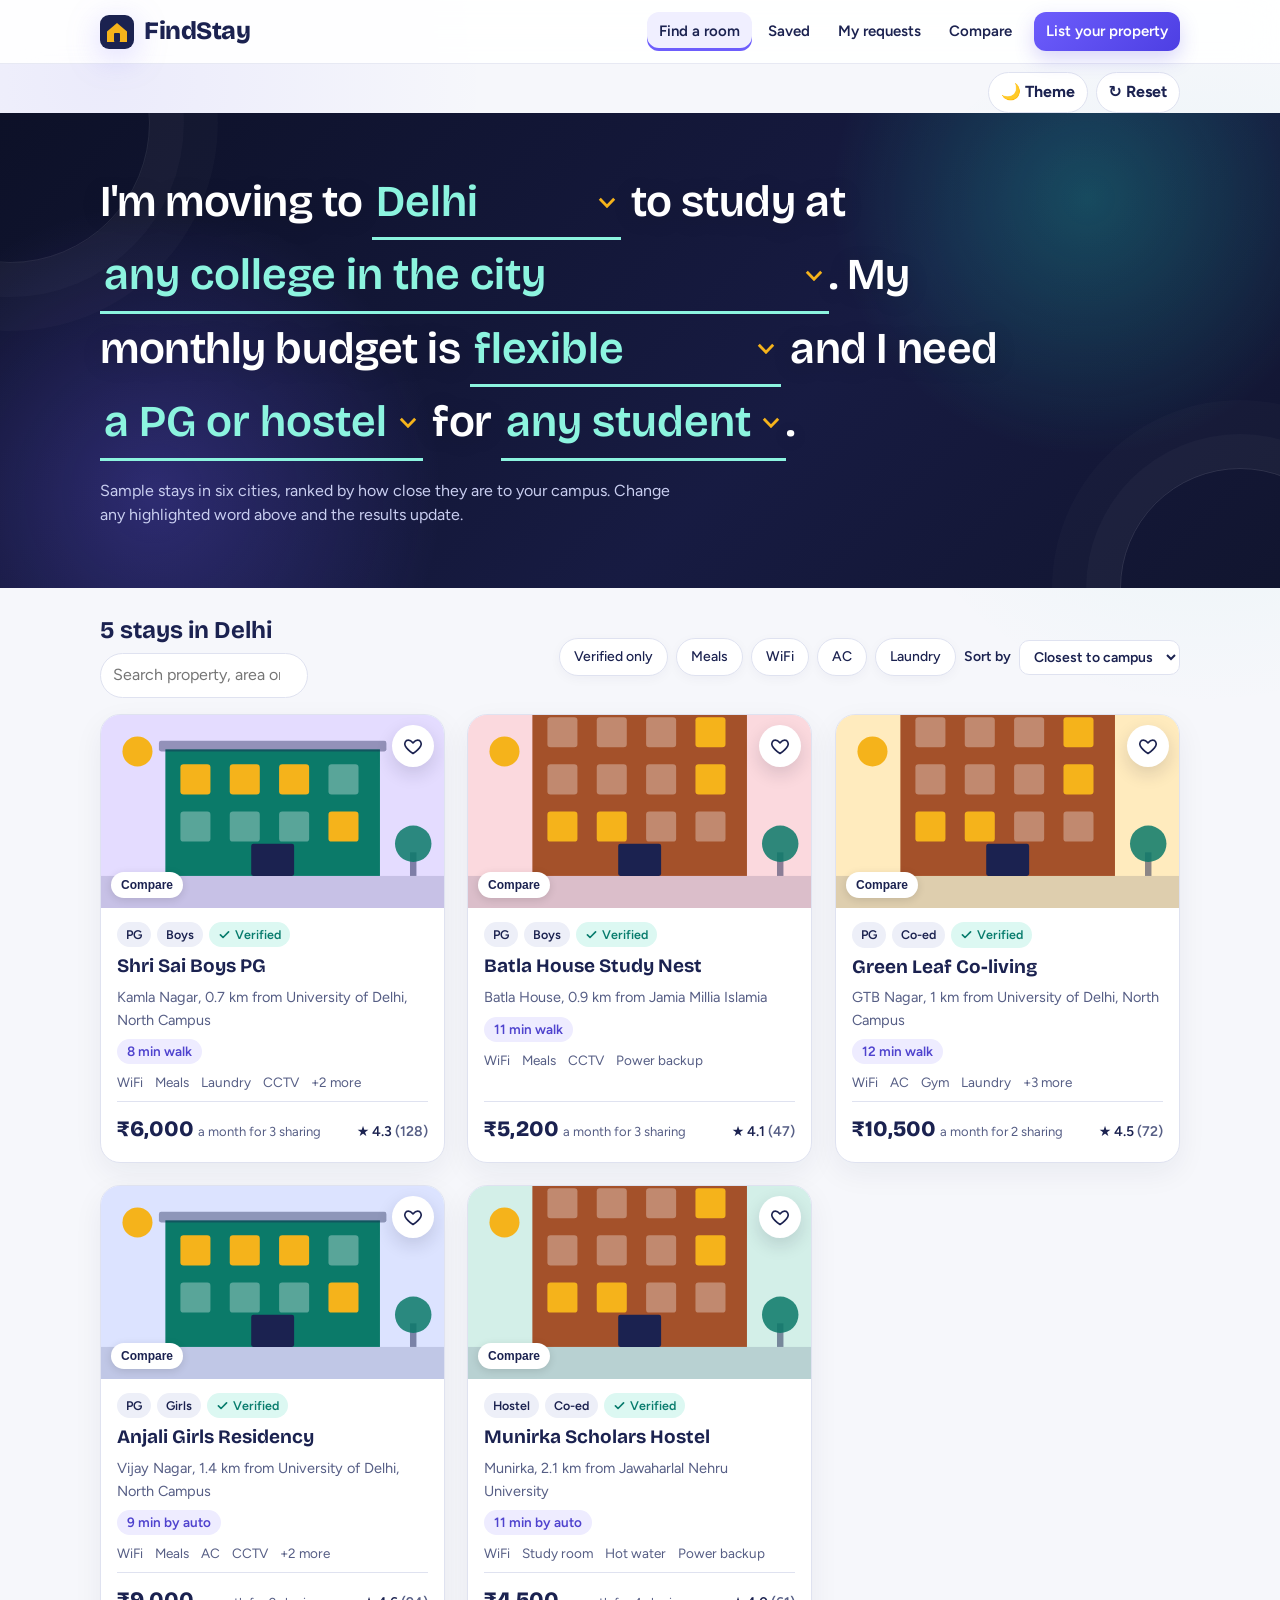
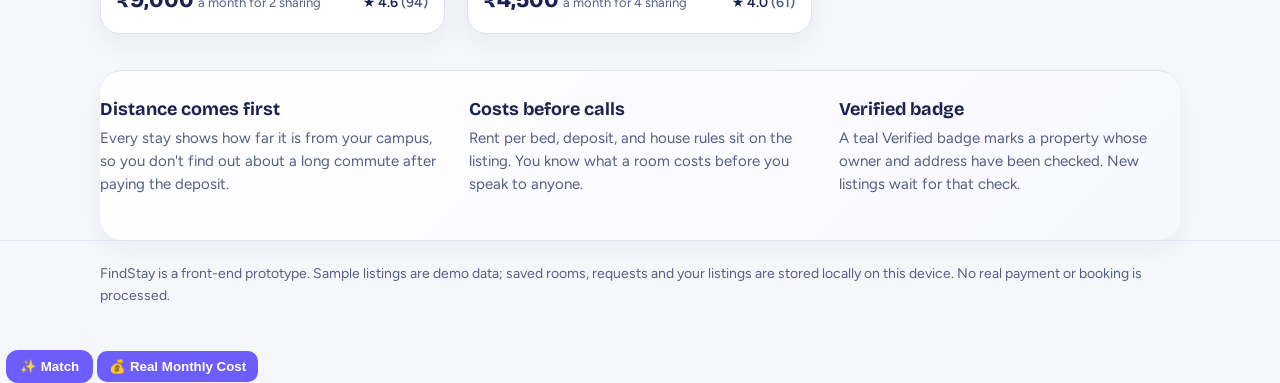
==== index.html @ d4cb4048 "Add request loading and cancellation functionality This script loads and displays user requests from" ====
<!DOCTYPE html>
<html lang="en">
<head>
<meta charset="utf-8">
<meta name="viewport" content="width=device-width, initial-scale=1, viewport-fit=cover">
<title>FindStay — PG, Hostel & Student Stay</title>
  <meta name="theme-color" content="#1B2250">
  <meta name="description" content="Find, save, compare and request PG or hostel rooms near your college.">
  <link rel="manifest" href="manifest.webmanifest">
<link rel="preconnect" href="https://fonts.googleapis.com">
<link rel="preconnect" href="https://fonts.gstatic.com" crossorigin>
<link href="https://fonts.googleapis.com/css2?family=Bricolage+Grotesque:opsz,wght@12..96,500..800&family=Figtree:wght@400..700&display=swap" rel="stylesheet">
<style>
:root{
  --bg:#F5F6FB; --surface:#FFFFFF; --ink:#1B2250; --muted:#565E85; --line:#DFE2F0;
  --accent:#F5B31B; --accent-ink:#231800; --ok:#0B7A69; --ok-bg:#DDF3EE; --chip-bg:#EDEFF8;
  --danger:#B3261E; --focus:#2B5BFF; --hero-bg:#1B2250;
  box-sizing:border-box;
  padding-top:env(safe-area-inset-top,0px);
  padding-bottom:env(safe-area-inset-bottom,0px);
}
@media (prefers-color-scheme: dark){
  :root:not([data-theme="light"]){
    --bg:#0E1128; --surface:#171B3A; --ink:#EAEDFF; --muted:#A3AAD3; --line:#2A3063;
    --ok:#5FD6C0; --ok-bg:#12332F; --chip-bg:#232853; --danger:#FF8A80; --focus:#8FB0FF; --hero-bg:#1B2250;
  }
}
:root[data-theme="dark"]{
  --bg:#0E1128; --surface:#171B3A; --ink:#EAEDFF; --muted:#A3AAD3; --line:#2A3063;
  --ok:#5FD6C0; --ok-bg:#12332F; --chip-bg:#232853; --danger:#FF8A80; --focus:#8FB0FF; --hero-bg:#1B2250;
}
html{scroll-padding-top:env(safe-area-inset-top,0px)}
*,*::before,*::after{box-sizing:border-box}
[hidden]{display:none !important}
body{margin:0;background:var(--bg);color:var(--ink);font:16px/1.55 'Figtree',system-ui,-apple-system,'Segoe UI',Roboto,sans-serif;-webkit-text-size-adjust:100%}
h1,h2,h3{font-family:'Bricolage Grotesque','Figtree',system-ui,sans-serif;line-height:1.2;margin:0}
p{margin:0}
.wrap{width:100%;max-width:1120px;margin:0 auto;padding:0 20px}
.narrow{max-width:760px}
.muted{color:var(--muted)}
.sr-only{position:absolute;width:1px;height:1px;overflow:hidden;clip:rect(0 0 0 0);white-space:nowrap}
:focus-visible{outline:3px solid var(--focus);outline-offset:2px}

/* header */
.top{background:var(--surface);border-bottom:1px solid var(--line)}
.top-row{display:flex;flex-wrap:wrap;align-items:center;justify-content:space-between;gap:8px 16px;padding-top:12px;padding-bottom:12px}
.brand{display:inline-flex;align-items:center;gap:10px;color:var(--ink);text-decoration:none;font-family:'Bricolage Grotesque',system-ui,sans-serif;font-weight:800;font-size:24px;letter-spacing:-.02em}
.nav{display:flex;flex-wrap:wrap;gap:4px;align-items:center}
.nav button{background:none;border:0;font:inherit;font-weight:600;font-size:15px;color:var(--ink);padding:8px 12px;border-radius:8px;cursor:pointer}
.nav button[aria-current="page"]{box-shadow:inset 0 -3px 0 var(--accent)}
.nav button.cta{background:var(--accent);color:var(--accent-ink);margin-left:6px}
.nav button.cta[aria-current="page"]{box-shadow:0 0 0 3px var(--surface),0 0 0 5px var(--ink)}
.count-badge{display:inline-block;min-width:20px;padding:0 6px;margin-left:4px;border-radius:999px;background:var(--ink);color:var(--bg);font-size:12px;line-height:20px;text-align:center}
@media (max-width:640px){
  .nav{width:100%;flex-wrap:nowrap;overflow-x:auto}
  .nav button{white-space:nowrap}
}

/* hero */
.hero{background:var(--hero-bg);color:#fff;padding:40px 0 48px}
.sentence{font-family:'Bricolage Grotesque','Figtree',system-ui,sans-serif;font-weight:600;font-size:clamp(24px,4.6vw,44px);line-height:1.6;letter-spacing:-.01em;max-width:21em;margin:0}
.sentence select{font:inherit;color:var(--accent);background:transparent url("data:image/svg+xml,%3Csvg xmlns='http://www.w3.org/2000/svg' viewBox='0 0 10 6'%3E%3Cpath d='M1 1l4 4 4-4' fill='none' stroke='%23F5B31B' stroke-width='1.6'/%3E%3C/svg%3E") no-repeat right .12em center/.42em;border:0;border-bottom:3px solid var(--accent);border-radius:0;padding:0 .8em 0 .1em;max-width:100%;width:auto;cursor:pointer;-webkit-appearance:none;appearance:none}
.sentence select:focus-visible{outline:3px solid #fff;outline-offset:4px;border-radius:4px}
.hero-sub{margin-top:18px;color:#C9CEF0;font-size:16px;max-width:36em}
select option{color:var(--ink);background:var(--surface);font:16px 'Figtree',system-ui,sans-serif}

/* toolbar */
.toolbar{display:flex;flex-wrap:wrap;gap:14px 20px;align-items:center;justify-content:space-between;padding:28px 0 16px}
.toolbar h2{font-size:24px}
.filters{display:flex;flex-wrap:wrap;gap:8px;align-items:center}
.chip{border:1.5px solid var(--line);background:var(--surface);color:var(--ink);padding:7px 14px;border-radius:999px;font:inherit;font-size:14px;font-weight:500;cursor:pointer}
.chip[aria-pressed="true"]{background:var(--ink);color:var(--bg);border-color:var(--ink)}
.sortbox{display:flex;align-items:center;gap:8px;font-size:14px;font-weight:600}
.sortbox select{width:auto;padding:7px 10px;font-size:14px}

/* cards */
.grid{display:grid;grid-template-columns:repeat(auto-fill,minmax(290px,1fr));gap:20px;padding-bottom:36px}
.card{position:relative;background:var(--surface);border:1px solid var(--line);border-radius:14px;overflow:hidden;display:flex;flex-direction:column}
.card:hover{border-color:var(--muted)}
.card:has(.card-link:focus-visible){outline:3px solid var(--focus);outline-offset:2px}
.thumb{position:relative;background:#DCE3FF}
.thumb svg{display:block;width:100%;height:auto}
.heart{position:absolute;top:10px;right:10px;z-index:2;width:38px;height:38px;border-radius:50%;border:0;background:#fff;color:#1B2250;display:grid;place-items:center;cursor:pointer}
.heart svg{width:20px;height:20px}
.mine-tag{position:absolute;left:10px;top:10px;background:var(--accent);color:var(--accent-ink);font-size:12px;font-weight:700;padding:3px 10px;border-radius:999px}
.card-body{padding:14px 16px 16px;display:flex;flex-direction:column;gap:8px;flex:1}
.tags{display:flex;flex-wrap:wrap;gap:6px}
.tag{display:inline-flex;align-items:center;gap:4px;background:var(--chip-bg);color:var(--ink);font-size:12.5px;font-weight:600;padding:3px 9px;border-radius:6px}
.tag.ok{background:var(--ok-bg);color:var(--ok)}
.tag svg{width:13px;height:13px}
.card h3{font-size:19px}
.card-link{all:unset;cursor:pointer}
.card-link::after{content:"";position:absolute;inset:0}
.where{font-size:14.5px;color:var(--muted)}
.walk{display:inline-block;align-self:flex-start;font-size:13.5px;font-weight:600;background:var(--accent);color:var(--accent-ink);padding:2px 10px;border-radius:999px}
.amen{display:flex;flex-wrap:wrap;gap:6px 12px;font-size:13.5px;color:var(--muted)}
.card-foot{margin-top:auto;padding-top:10px;border-top:1px solid var(--line);display:flex;justify-content:space-between;align-items:baseline;gap:10px}
.price{font-family:'Bricolage Grotesque',system-ui,sans-serif;font-weight:800;font-size:22px}
.per{font-size:13px;color:var(--muted)}
.rating{font-size:14px;font-weight:600;white-space:nowrap}

.empty{grid-column:1/-1;text-align:center;padding:48px 20px;border:1.5px dashed var(--line);border-radius:14px;background:var(--surface)}
.empty h3{font-size:22px;margin-bottom:8px}
.empty p{color:var(--muted);margin-bottom:16px}

/* trust strip */
.trust{display:grid;grid-template-columns:repeat(auto-fit,minmax(240px,1fr));gap:28px;padding:28px 0 44px;border-top:1px solid var(--line)}
.trust h3{font-size:18px;margin-bottom:6px}
.trust p{color:var(--muted);font-size:15px}

/* buttons */
.btn{display:inline-flex;align-items:center;justify-content:center;gap:8px;font:inherit;font-weight:700;font-size:15.5px;padding:11px 20px;border-radius:10px;border:2px solid var(--accent);background:var(--accent);color:var(--accent-ink);cursor:pointer;text-decoration:none}
.btn.ghost{background:transparent;color:var(--ink);border-color:var(--line)}
.btn.small{padding:6px 12px;font-size:14px}
.btn.danger{background:transparent;color:var(--danger);border-color:var(--line)}

/* forms */
.page-title{font-size:clamp(28px,5vw,38px);padding-top:36px}
.lede{color:var(--muted);margin:10px 0 24px;max-width:36em}
.form-grid{display:grid;grid-template-columns:1fr 1fr;gap:16px 18px}
@media (max-width:600px){.form-grid{grid-template-columns:1fr}}
.field{display:flex;flex-direction:column;gap:6px}
.field.full{grid-column:1/-1}
.field label,.field .lbl{font-weight:600;font-size:14px}
input,select,textarea{font:inherit;font-size:16px;padding:11px 12px;border:1.5px solid var(--line);border-radius:10px;background:var(--surface);color:var(--ink);width:100%}
textarea{min-height:88px;resize:vertical}
input[aria-invalid="true"],select[aria-invalid="true"]{border-color:var(--danger)}
.err{color:var(--danger);font-size:13.5px}
.err:empty{display:none}
.hint{font-size:13.5px;color:var(--muted)}
.checks{display:grid;grid-template-columns:repeat(auto-fill,minmax(150px,1fr));gap:8px 14px}
.check{display:flex;align-items:center;gap:8px;font-weight:500;font-size:15px}
.check input{width:auto}
fieldset{border:0;padding:0;margin:0}
.notice{background:var(--ok-bg);color:var(--ink);border-left:4px solid var(--ok);padding:14px 16px;border-radius:8px;margin-bottom:22px;display:flex;flex-wrap:wrap;gap:10px 16px;align-items:center;justify-content:space-between}
.section-title{font-size:22px;margin:40px 0 14px}

/* lists of requests and mine */
.stack{display:grid;gap:14px;padding-bottom:44px}
.row{display:flex;flex-wrap:wrap;justify-content:space-between;gap:12px 20px;background:var(--surface);border:1px solid var(--line);border-radius:12px;padding:16px 18px}
.row h3{font-size:19px;margin-bottom:4px}
.row .side{display:flex;flex-direction:column;align-items:flex-start;gap:8px}

/* dialog */
dialog{border:0;padding:0;border-radius:18px;width:min(720px,calc(100% - 24px));max-height:calc(100vh - 24px);max-height:calc(100dvh - 24px);background:var(--surface);color:var(--ink);box-shadow:0 24px 80px rgba(0,0,0,.4)}
dialog::backdrop{background:rgba(14,17,40,.62)}
dialog[open]{animation:pop .18s ease-out}
@keyframes pop{from{opacity:0;transform:translateY(10px)}to{opacity:1;transform:none}}
.dlg-head{position:sticky;top:0;z-index:3;display:flex;justify-content:space-between;align-items:center;gap:12px;background:var(--surface);padding:12px 16px 12px 22px;border-bottom:1px solid var(--line)}
.dlg-head h2{font-size:20px}
.dlg-thumb svg{display:block;width:100%;height:230px}
.dlg-body{padding:20px 22px 26px;display:grid;gap:14px}
.dlg-body h3{font-size:17px;margin-top:8px}
.opts{display:grid;gap:8px}
.opt{display:flex;align-items:center;gap:12px;padding:12px 14px;border:1.5px solid var(--line);border-radius:10px;cursor:pointer;font-weight:500}
.opt:has(input:checked){border-color:var(--ink);background:var(--chip-bg)}
.opt input{width:auto}
.opt strong{margin-left:auto}
.movein{background:var(--chip-bg);padding:12px 14px;border-radius:10px;font-size:15px}
.ticks{list-style:none;padding:0;margin:0;display:grid;grid-template-columns:repeat(auto-fill,minmax(170px,1fr));gap:6px 14px}
.ticks li{display:flex;gap:8px;align-items:center;font-size:15px}
.ticks svg{width:16px;height:16px;color:var(--ok);flex:none}
.rules{margin:0;padding-left:20px;display:grid;gap:4px;font-size:15px}
.actions{display:flex;flex-wrap:wrap;gap:10px;margin-top:6px}
.summary{background:var(--chip-bg);border-radius:10px;padding:12px 14px;font-size:15px}
.backlink{background:none;border:0;padding:0;font:inherit;font-weight:600;color:var(--ink);text-decoration:underline;cursor:pointer;justify-self:start}
.done{text-align:left}
.done .big{font-family:'Bricolage Grotesque',system-ui,sans-serif;font-weight:800;font-size:28px}
.reqid{display:inline-block;font-weight:700;background:var(--accent);color:var(--accent-ink);padding:2px 10px;border-radius:6px}

.toast{position:fixed;left:50%;bottom:calc(20px + env(safe-area-inset-bottom,0px));transform:translate(-50%,20px);opacity:0;pointer-events:none;background:var(--ink);color:var(--bg);padding:10px 18px;border-radius:10px;font-weight:600;font-size:15px;z-index:50;transition:opacity .2s,transform .2s}
.toast.show{opacity:1;transform:translate(-50%,0)}
footer{border-top:1px solid var(--line);padding:22px 0 36px;font-size:14px;color:var(--muted)}
@media (prefers-reduced-motion:reduce){
  dialog[open]{animation:none}
  .toast{transition:none}
}

/* FindStay upgrade layer */
.app-tools{display:flex;justify-content:flex-end;gap:8px;padding-top:8px;padding-bottom:0}
.tool-btn{border:1px solid var(--line);background:var(--surface);color:var(--ink);border-radius:999px;padding:7px 12px;font:inherit;font-weight:700;cursor:pointer}
.quick-search{margin-top:8px;max-width:420px}
.quick-search input{padding:9px 12px;border-radius:999px}
.compare-mini{position:absolute;left:10px;bottom:10px;z-index:2;border:0;background:var(--surface);color:var(--ink);border-radius:999px;padding:6px 10px;font-size:12px;font-weight:800;cursor:pointer;box-shadow:0 2px 8px rgba(0,0,0,.12)}
.compare-mini:hover{transform:translateY(-1px)}
.compare-bar{position:sticky;bottom:12px;z-index:20;margin:0 0 24px;padding:12px 14px;background:var(--ink);color:var(--bg);border-radius:14px;display:flex;flex-wrap:wrap;align-items:center;gap:8px 12px;box-shadow:0 12px 35px rgba(0,0,0,.2)}
.compare-bar .btn{margin-left:auto}
.compare-grid{display:grid;grid-template-columns:repeat(auto-fit,minmax(280px,1fr));gap:16px;padding:12px 0 44px}
.compare-card{background:var(--surface);border:1px solid var(--line);border-radius:14px;overflow:hidden}
.compare-img svg{display:block;width:100%;height:auto}
.compare-body{padding:16px}
.compare-body h3{font-size:20px;margin-bottom:4px}
.compare-body dl{display:grid;gap:8px;margin:16px 0}
.compare-body dl>div{display:grid;grid-template-columns:110px 1fr;gap:10px;border-top:1px solid var(--line);padding-top:8px}
.compare-body dt{font-size:13px;color:var(--muted);font-weight:700}
.compare-body dd{margin:0;font-size:14px;font-weight:600}
@media (max-width:640px){
  .app-tools{justify-content:stretch}
  .tool-btn{flex:1}
  .quick-search{max-width:none}
  .compare-bar{bottom:6px}
  .compare-bar .btn{margin-left:0}
}

</style>

<style id="findstay-logo-style">
.f-logo{
  width:34px;height:34px;border-radius:11px;
  display:inline-flex;align-items:center;justify-content:center;
  font-weight:900;font-size:21px;line-height:1;
  color:#fff;background:linear-gradient(135deg,#111827,#4f46e5);
  box-shadow:0 5px 16px rgba(79,70,229,.28);
  letter-spacing:-1px;
}
@media (max-width:600px){
  .f-logo{width:31px;height:31px;border-radius:10px;font-size:19px}
}
</style>

<style id="findstay-visual-v2">
:root{--accent:#6d5dfc;--accent-2:#19c7b1;--hero-bg:#10142f;--bg:#f6f7fb}
body{background:radial-gradient(circle at 8% 4%,rgba(109,93,252,.08),transparent 24rem),radial-gradient(circle at 94% 18%,rgba(25,199,177,.07),transparent 22rem),var(--bg)}
.top{position:sticky;top:0;z-index:20;background:rgba(255,255,255,.9);backdrop-filter:blur(18px);border-bottom:1px solid rgba(225,228,240,.8)}
.brand{font-size:25px}.brand svg{filter:drop-shadow(0 8px 16px rgba(109,93,252,.25))}
.nav button{border-radius:12px;transition:.18s ease}.nav button:hover{background:#f0efff;transform:translateY(-1px)}
.nav button[aria-current="page"]{background:#f0efff;box-shadow:inset 0 -3px 0 var(--accent)}
.nav button.cta{background:linear-gradient(135deg,#6d5dfc,#4d3fe3);color:#fff;box-shadow:0 8px 20px rgba(77,63,227,.22)}
.hero{position:relative;overflow:hidden;padding:54px 0 60px;background:radial-gradient(circle at 85% 18%,rgba(25,199,177,.28),transparent 16rem),radial-gradient(circle at 12% 80%,rgba(109,93,252,.3),transparent 18rem),linear-gradient(135deg,#0d1128,#171b42 62%,#11152f)}
.hero:after{content:"";position:absolute;width:240px;height:240px;border-radius:50%;right:-80px;bottom:-120px;border:1px solid rgba(255,255,255,.12);box-shadow:0 0 0 34px rgba(255,255,255,.025),0 0 0 68px rgba(255,255,255,.018)}
.sentence{text-shadow:0 3px 22px rgba(0,0,0,.16)}.sentence select{color:#8cf4df;border-bottom-color:#8cf4df}
.chip{background:#fff;box-shadow:0 3px 12px rgba(31,37,75,.04);transition:.18s ease}.chip:hover{transform:translateY(-1px);border-color:#bdb7ff}
.chip[aria-pressed="true"]{background:#171b3a;color:#fff;border-color:#171b3a}
.grid{gap:22px}.card{border-radius:20px;box-shadow:0 10px 30px rgba(25,31,65,.06);transition:transform .22s ease,box-shadow .22s ease,border-color .22s ease}
.card:hover{transform:translateY(-5px);border-color:#d2cdfd;box-shadow:0 18px 40px rgba(25,31,65,.11)}
.thumb{background:linear-gradient(135deg,#e9e8ff,#dff8f3)}.thumb svg{transition:transform .35s ease}.card:hover .thumb svg{transform:scale(1.035)}
.heart{width:42px;height:42px;box-shadow:0 7px 18px rgba(18,24,50,.14);transition:transform .18s ease}.heart:hover{transform:scale(1.06)}
.tag{border-radius:999px}.tag.ok{background:#dcf8f2;color:#087c6d}.walk{background:#eeecff;color:#4f43ce}
.trust{border-radius:22px;background:linear-gradient(135deg,#fff,#f7f7ff);box-shadow:0 10px 28px rgba(25,31,65,.05)}
.empty{border:1px dashed #cfd3e4;border-radius:20px;background:rgba(255,255,255,.72);padding:32px}
dialog{border:0;border-radius:24px;box-shadow:0 28px 80px rgba(10,14,35,.28)}dialog::backdrop{background:rgba(8,11,28,.58);backdrop-filter:blur(4px)}
@media(max-width:640px){.hero{padding:38px 0 46px}.sentence{font-size:27px;line-height:1.5}.grid{grid-template-columns:1fr;gap:17px}.card{border-radius:18px}}
@media(prefers-reduced-motion:reduce){.card,.card:hover,.thumb svg,.nav button,.heart,.btn{transition:none;transform:none}}
</style>


<style id="findstay-motion-v3">
/* Premium motion layer — features/structure unchanged */
.hero .wrap{
  animation:fsHeroIn .65s cubic-bezier(.2,.8,.2,1) both;
}
@keyframes fsHeroIn{
  from{opacity:0;transform:translateY(14px)}
  to{opacity:1;transform:none}
}
.grid .card{
  animation:fsCardIn .55s cubic-bezier(.2,.8,.2,1) both;
  animation-delay:calc(var(--card-i,0) * 55ms);
}
@keyframes fsCardIn{
  from{opacity:0;transform:translateY(16px) scale(.985)}
  to{opacity:1;transform:translateY(0) scale(1)}
}
.grid .card:nth-child(1){--card-i:0}.grid .card:nth-child(2){--card-i:1}
.grid .card:nth-child(3){--card-i:2}.grid .card:nth-child(4){--card-i:3}
.grid .card:nth-child(5){--card-i:4}.grid .card:nth-child(6){--card-i:5}
.grid .card:nth-child(7){--card-i:6}.grid .card:nth-child(8){--card-i:7}
.grid .card:nth-child(n+9){--card-i:8}

.thumb{overflow:hidden}
.thumb:after{
  content:"";position:absolute;inset:0;pointer-events:none;
  background:linear-gradient(105deg,transparent 25%,rgba(255,255,255,.22) 48%,transparent 67%);
  transform:translateX(-130%);
  animation:fsShine 5.5s ease-in-out infinite;
}
@keyframes fsShine{
  0%,55%{transform:translateX(-130%)}
  75%,100%{transform:translateX(130%)}
}
.hero:before{
  content:"";position:absolute;width:280px;height:280px;border-radius:50%;
  left:-130px;top:-130px;border:1px solid rgba(255,255,255,.09);
  box-shadow:0 0 0 34px rgba(255,255,255,.025),0 0 0 68px rgba(255,255,255,.018);
  animation:fsFloat 7s ease-in-out infinite;
}
@keyframes fsFloat{
  0%,100%{transform:translate3d(0,0,0)}
  50%{transform:translate3d(18px,12px,0)}
}
.brand .f-logo{animation:fsLogo 3s ease-in-out infinite}
@keyframes fsLogo{
  0%,100%{transform:translateY(0) rotate(0)}
  50%{transform:translateY(-2px) rotate(-2deg)}
}
@media (hover:hover) and (pointer:fine){
  .card .card-link:hover h3{color:#5b4eea}
  .tag,.walk{transition:transform .18s ease}
  .card:hover .tag{transform:translateY(-1px)}
}
@media(max-width:640px){
  .grid{
    display:flex;
    overflow-x:auto;
    scroll-snap-type:x mandatory;
    gap:15px;
    padding:4px 4px 28px 2px;
    scrollbar-width:none;
  }
  .grid::-webkit-scrollbar{display:none}
  .grid .card{
    flex:0 0 min(88vw,340px);
    scroll-snap-align:start;
  }
}
@media(prefers-reduced-motion:reduce){
  .hero .wrap,.grid .card,.thumb:after,.hero:before,.brand .f-logo{
    animation:none !important;
  }
}
</style>

</head>
<body>

<header class="top">
  <div class="wrap top-row">
    <a class="brand" href="#" data-view="find" aria-label="FindStay home">
      <svg width="34" height="34" viewBox="0 0 34 34" aria-hidden="true"><rect width="34" height="34" rx="9" fill="#1B2250"/><path d="M7 16.5L17 8l10 8.5V27H7z" fill="#F5B31B"/><rect x="14" y="18" width="6" height="9" rx="1" fill="#1B2250"/></svg>
      FindStay
    </a>
    <nav class="nav" id="nav" aria-label="Main">
      <button type="button" data-view="find" aria-current="page">Find a room</button>
      <button type="button" data-view="saved">Saved<span class="count-badge" id="cSaved" hidden></span></button>
      <button type="button" data-view="requests">My requests<span class="count-badge" id="cReq" hidden></span></button>
      <button type="button" data-view="compare">Compare<span class="count-badge" id="cCompare" hidden></span></button>
      <button type="button" class="cta" data-view="list">List your property</button>
    </nav>
  </div>
</header>

<div class="app-tools wrap" aria-label="App tools">
  <button type="button" class="tool-btn" id="themeBtn" title="Toggle dark mode">🌙 <span>Theme</span></button>
  <button type="button" class="tool-btn" id="installBtn" hidden title="Install FindStay">📲 <span>Install</span></button>
  <button type="button" class="tool-btn" id="resetBtn" title="Reset this device's demo data">↻ <span>Reset</span></button>
</div>

<main>
  <!-- FIND -->
  <section id="view-find">
    <div class="hero">
      <div class="wrap">
        <h1 class="sr-only">Find a PG or hostel near your college</h1>
        <div class="sentence" role="group" aria-label="Tell us what you are looking for">
          I'm moving to
          <select id="fCity" aria-label="City"></select>
          to study at
          <select id="fCollege" aria-label="College"></select>.
          My monthly budget is
          <select id="fBudget" aria-label="Monthly budget"></select>
          and I need
          <select id="fType" aria-label="PG or hostel"></select>
          for
          <select id="fWho" aria-label="Who the room is for"></select>.
        </div>
        <p class="hero-sub">Sample stays in six cities, ranked by how close they are to your campus. Change any highlighted word above and the results update.</p>
      </div>
    </div>

    <div class="wrap">
      <div class="toolbar">
        <div>
          <h2 id="count" aria-live="polite"></h2>
          <div class="quick-search">
            <label class="sr-only" for="quickSearch">Search property, area or college</label>
            <input id="quickSearch" type="search" placeholder="Search property, area or college…" autocomplete="off">
          </div>
        </div>
        <div class="filters">
          <div role="group" aria-label="Filters" class="filters">
            <button type="button" class="chip" data-chip="verified" aria-pressed="false">Verified only</button>
            <button type="button" class="chip" data-chip="Meals" aria-pressed="false">Meals</button>
            <button type="button" class="chip" data-chip="WiFi" aria-pressed="false">WiFi</button>
            <button type="button" class="chip" data-chip="AC" aria-pressed="false">AC</button>
            <button type="button" class="chip" data-chip="Laundry" aria-pressed="false">Laundry</button>
          </div>
          <label class="sortbox">Sort by
            <select id="fSort">
              <option value="near">Closest to campus</option>
              <option value="cheap">Lowest rent</option>
              <option value="rated">Top rated</option>
            </select>
          </label>
        </div>
      </div>
      <div class="grid" id="grid"></div>
<div id="compareBar" class="compare-bar" hidden></div>

      <div class="trust">
        <div>
          <h3>Distance comes first</h3>
          <p>Every stay shows how far it is from your campus, so you don't find out about a long commute after paying the deposit.</p>
        </div>
        <div>
          <h3>Costs before calls</h3>
          <p>Rent per bed, deposit, and house rules sit on the listing. You know what a room costs before you speak to anyone.</p>
        </div>
        <div>
          <h3>Verified badge</h3>
          <p>A teal Verified badge marks a property whose owner and address have been checked. New listings wait for that check.</p>
        </div>
      </div>
    </div>
  </section>

  <!-- SAVED -->
  <section id="view-saved" hidden>
    <div class="wrap">
      <h2 class="page-title">Saved rooms</h2>
      <p class="lede">Rooms you saved with the heart. Compare them side by side before you decide.</p>
      <div class="grid" id="savedGrid"></div>
    </div>
  </section>

  <!-- REQUESTS -->
  <section id="view-requests" hidden>
    <div class="wrap narrow">
      <h2 class="page-title">My requests</h2>
      <p class="lede">Rooms you asked owners about. Owners call within 24 hours to confirm.</p>
      <div class="stack" id="reqList"></div>
    </div>
  </section>

  <!-- COMPARE -->
  <section id="view-compare" hidden>
    <div class="wrap">
      <h2 class="page-title">Compare rooms</h2>
      <p class="lede">Compare up to three stays. Remove any room when you are done.</p>
      <div id="compareGrid" class="compare-grid"></div>
    </div>
  </section>

  <!-- LIST YOUR PROPERTY -->
  <section id="view-list" hidden>
    <div class="wrap narrow">
      <h2 class="page-title">List your property</h2>
      <p class="lede">Own a PG or hostel near a college? Add it here and students searching that campus will see it straight away.</p>
      <div class="notice" id="listDone" hidden></div>

      <form id="ownerForm" novalidate>
        <div class="form-grid">
          <div class="field full">
            <label for="oName">Property name</label>
            <input id="oName" autocomplete="off" placeholder="For example, Shanti Niwas Boys PG">
            <div class="err" id="err-oName"></div>
          </div>
          <div class="field">
            <label for="oType">Type</label>
            <select id="oType"><option>PG</option><option>Hostel</option></select>
          </div>
          <div class="field">
            <label for="oWho">Who can stay</label>
            <select id="oWho"><option value="Boys">Boys</option><option value="Girls">Girls</option><option value="Any">Boys and girls (co-ed)</option></select>
          </div>
          <div class="field">
            <label for="oCity">City</label>
            <select id="oCity"></select>
          </div>
          <div class="field">
            <label for="oCollege">Nearest college</label>
            <select id="oCollege"></select>
          </div>
          <div class="field">
            <label for="oArea">Area or locality</label>
            <input id="oArea" autocomplete="off" placeholder="For example, Katra">
            <div class="err" id="err-oArea"></div>
          </div>
          <div class="field">
            <label for="oKm">Distance from college (km)</label>
            <input id="oKm" type="number" inputmode="decimal" step="0.1" min="0.1" max="30" placeholder="1.2">
            <div class="err" id="err-oKm"></div>
          </div>
          <div class="field">
            <label for="oShare">Beds per room</label>
            <select id="oShare"><option value="1">1 (single room)</option><option value="2" selected>2 sharing</option><option value="3">3 sharing</option><option value="4">4 sharing</option></select>
          </div>
          <div class="field">
            <label for="oRent">Rent per bed each month (in rupees)</label>
            <input id="oRent" type="number" inputmode="numeric" min="500" step="100" placeholder="6000">
            <div class="err" id="err-oRent"></div>
          </div>
          <div class="field">
            <label for="oDeposit">Refundable deposit (in rupees)</label>
            <input id="oDeposit" type="number" inputmode="numeric" min="0" step="100" placeholder="6000">
            <div class="err" id="err-oDeposit"></div>
          </div>
          <div class="field full">
            <span class="lbl" id="amLbl">What's included</span>
            <div class="checks" id="oAmen" role="group" aria-labelledby="amLbl"></div>
          </div>
          <div class="field full">
            <label for="oNote">About the property (optional)</label>
            <textarea id="oNote" placeholder="Nearby landmarks, food timings, anything a student should know"></textarea>
          </div>
          <div class="field">
            <label for="oOwner">Your name</label>
            <input id="oOwner" autocomplete="name">
            <div class="err" id="err-oOwner"></div>
          </div>
          <div class="field">
            <label for="oPhone">Your mobile number</label>
            <input id="oPhone" type="tel" inputmode="numeric" maxlength="10" autocomplete="tel-national" placeholder="10-digit number">
            <div class="err" id="err-oPhone"></div>
          </div>
          <div class="field full">
            <p class="hint">Your number is kept locally in this demo so a future contact/WhatsApp action can use it. It is not uploaded anywhere.</p>
          </div>
        </div>
        <div class="actions" style="margin-top:22px">
          <button class="btn" type="submit">Publish listing</button>
        </div>
      </form>

      <h3 class="section-title">Your listings</h3>
      <div class="stack" id="mine"></div>
    </div>
  </section>
</main>

<footer>
  <div class="wrap">FindStay is a front-end prototype. Sample listings are demo data; saved rooms, requests and your listings are stored locally on this device. No real payment or booking is processed.</div>
</footer>

<dialog id="dlg" aria-labelledby="dlgTitle"><div id="dlgBody"></div></dialog>
<div class="toast" id="toast" role="status" aria-live="polite"></div>

<script>
(function(){
'use strict';

/* ---------- data ---------- */
var CITIES = {
  'Delhi': ['University of Delhi, North Campus','Jawaharlal Nehru University','Jamia Millia Islamia'],
  'Pune': ['Fergusson College','Savitribai Phule Pune University','COEP Technological University'],
  'Prayagraj': ['University of Allahabad','MNNIT Allahabad'],
  'Kota': ['Rajeev Gandhi Nagar coaching hub','Landmark City coaching hub'],
  'Bengaluru': ['Indian Institute of Science','Christ University'],
  'Jaipur': ['University of Rajasthan','Malaviya National Institute of Technology']
};
var AMENITIES = ['WiFi','Meals','AC','Laundry','Power backup','Study room','CCTV','Hot water','Gym'];

function mk(id,name,type,who,city,college,area,km,sharing,deposit,amen,verified,rating,reviews){
  return {id:id,name:name,type:type,for:who,city:city,college:college,area:area,km:km,sharing:sharing,deposit:deposit,amen:amen,verified:verified,rating:rating,reviews:reviews};
}
var DU=CITIES.Delhi[0], JNU=CITIES.Delhi[1], JMI=CITIES.Delhi[2];
var FC=CITIES.Pune[0], SPPU=CITIES.Pune[1], COEP=CITIES.Pune[2];
var AU=CITIES.Prayagraj[0], MN=CITIES.Prayagraj[1];
var RGN=CITIES.Kota[0], LMC=CITIES.Kota[1];
var IISC=CITIES.Bengaluru[0], CHR=CITIES.Bengaluru[1];
var UOR=CITIES.Jaipur[0], MNIT=CITIES.Jaipur[1];

var SEED = [
  mk('s1','Shri Sai Boys PG','PG','Boys','Delhi',DU,'Kamla Nagar',0.7,[[2,7500],[3,6000]],7500,['WiFi','Meals','Laundry','CCTV','Hot water','Power backup'],true,4.3,128),
  mk('s2','Anjali Girls Residency','PG','Girls','Delhi',DU,'Vijay Nagar',1.4,[[1,12000],[2,9000]],9000,['WiFi','Meals','AC','CCTV','Laundry','Hot water'],true,4.6,94),
  mk('s3','Green Leaf Co-living','PG','Any','Delhi',DU,'GTB Nagar',1.0,[[1,14000],[2,10500]],10500,['WiFi','AC','Gym','Laundry','CCTV','Power backup','Study room'],true,4.5,72),
  mk('s4','Munirka Scholars Hostel','Hostel','Any','Delhi',JNU,'Munirka',2.1,[[3,5500],[4,4500]],4500,['WiFi','Study room','Hot water','Power backup'],true,4.0,61),
  mk('s5','Batla House Study Nest','PG','Boys','Delhi',JMI,'Batla House',0.9,[[2,6500],[3,5200]],5200,['WiFi','Meals','CCTV','Power backup'],true,4.1,47),

  mk('s6','Deccan Girls Hostel','Hostel','Girls','Pune',FC,'Deccan Gymkhana',0.5,[[2,8000],[4,6000]],6000,['WiFi','Meals','CCTV','Hot water','Laundry','Study room'],true,4.7,210),
  mk('s7','Shivajinagar Boys PG','PG','Boys','Pune',FC,'Shivajinagar',1.1,[[2,7000],[3,5800]],7000,['WiFi','Meals','Laundry','Hot water'],true,4.2,88),
  mk('s8','Aundh Campus Stay','PG','Any','Pune',SPPU,'Aundh',1.8,[[1,11000],[2,8500]],8500,['WiFi','AC','Gym','Laundry','CCTV'],true,4.4,56),
  mk('s9','Baner Scholars PG','PG','Girls','Pune',SPPU,'Baner',2.6,[[2,8500],[3,7000]],7000,['WiFi','Meals','CCTV','Power backup','Hot water'],false,3.9,23),
  mk('s10','COEP Engineers Den','Hostel','Boys','Pune',COEP,'Wakdewadi',0.8,[[3,5000],[4,4200]],4200,['WiFi','Study room','Hot water','Power backup','CCTV'],true,4.1,77),

  mk('s11','Katra Vidya Niwas','PG','Boys','Prayagraj',AU,'Katra',0.6,[[2,4500],[3,3500]],3500,['WiFi','Meals','Power backup','Hot water'],true,4.4,102),
  mk('s12','Colonelganj Girls PG','PG','Girls','Prayagraj',AU,'Colonelganj',0.9,[[1,7000],[2,5000]],5000,['WiFi','Meals','CCTV','Hot water','Power backup'],true,4.5,66),
  mk('s13','Teliarganj Tech Hostel','Hostel','Boys','Prayagraj',MN,'Teliarganj',2.4,[[3,4000],[4,3200]],3200,['WiFi','Study room','Power backup'],false,3.8,19),
  mk('s14','Jhalwa Green PG','PG','Any','Prayagraj',MN,'Jhalwa',1.5,[[2,5500],[3,4500]],4500,['WiFi','Meals','Laundry','CCTV','Power backup'],true,4.2,41),

  mk('s15','Focus Boys PG','PG','Boys','Kota',RGN,'Rajeev Gandhi Nagar',0.4,[[1,9000],[2,7000]],7000,['WiFi','Meals','AC','CCTV','Study room','Power backup'],true,4.3,155),
  mk('s16','Landmark Girls Hostel','Hostel','Girls','Kota',LMC,'Landmark City',0.5,[[2,8500],[3,7500]],7500,['WiFi','Meals','CCTV','Hot water','Study room','Laundry'],true,4.6,183),
  mk('s17','Talwandi Toppers Stay','PG','Boys','Kota',RGN,'Talwandi',1.6,[[2,6000],[3,5000]],5000,['WiFi','Meals','Power backup','Study room'],true,4.0,52),
  mk('s18','Kunhadi Budget Hostel','Hostel','Boys','Kota',LMC,'Kunhadi',1.3,[[3,4500],[4,3800]],3800,['WiFi','Meals','Power backup'],false,3.7,15),

  mk('s19','Malleshwaram Scholar Home','PG','Boys','Bengaluru',IISC,'Malleshwaram',1.5,[[2,10500],[3,8500]],17000,['WiFi','Meals','Laundry','CCTV','Hot water','Power backup'],true,4.3,109),
  mk('s20','Yeshwanthpur Womens PG','PG','Girls','Bengaluru',IISC,'Yeshwanthpur',2.8,[[1,14000],[2,10000]],20000,['WiFi','Meals','AC','CCTV','Laundry','Hot water'],true,4.5,118),
  mk('s21','Dairy Circle Co-living','PG','Any','Bengaluru',CHR,'Dairy Circle',1.2,[[1,15000],[2,11000]],22000,['WiFi','AC','Gym','Laundry','CCTV','Power backup','Study room'],true,4.4,96),
  mk('s22','BTM Budget Boys Hostel','Hostel','Boys','Bengaluru',CHR,'BTM Layout',2.2,[[3,6500],[4,5500]],11000,['WiFi','Meals','Hot water','Power backup'],true,4.0,64),

  mk('s23','Jawahar Circle Girls PG','PG','Girls','Jaipur',UOR,'Jawahar Nagar',0.8,[[2,6500],[3,5500]],5500,['WiFi','Meals','CCTV','Hot water','Power backup'],true,4.4,71),
  mk('s24','Gandhi Nagar Boys Hostel','Hostel','Boys','Jaipur',UOR,'Gandhi Nagar',1.9,[[3,4800],[4,4000]],4000,['WiFi','Study room','Power backup'],true,3.9,38),
  mk('s25','Malviya Nagar Studio Stay','PG','Any','Jaipur',MNIT,'Malviya Nagar',0.6,[[1,10000],[2,7500]],7500,['WiFi','AC','Laundry','CCTV','Gym','Power backup'],true,4.5,84),
  mk('s26','Gopalpura Boys PG','PG','Boys','Jaipur',MNIT,'Gopalpura',2.5,[[2,5500],[3,4500]],4500,['WiFi','Meals','Power backup','Hot water'],false,3.8,22)
];

/* ---------- state ---------- */
var KEY='thikana-prototype-v1';
var state = {
  view:'find',search:'',
  f:{city:'Delhi',college:'all',budget:0,type:'any',who:'any',amen:[],verified:false,sort:'near'},
  saved:[],requests:[],custom:[],compare:[],
  openId:null,dlg:'detail',share:null,lastReq:null
};
function load(){
  try{
    var raw=localStorage.getItem(KEY);
    if(raw){var d=JSON.parse(raw);state.saved=d.saved||[];state.requests=d.requests||[];state.custom=d.custom||[];state.compare=d.compare||[];}
  }catch(e){}
}
function persist(){
  try{localStorage.setItem(KEY,JSON.stringify({saved:state.saved,requests:state.requests,custom:state.custom,compare:state.compare}));}catch(e){}
}

/* ---------- helpers ---------- */
var $=function(s,r){return (r||document).querySelector(s);};
var $$=function(s,r){return Array.prototype.slice.call((r||document).querySelectorAll(s));};
function esc(s){return String(s).replace(/[&<>"']/g,function(c){return {'&':'&amp;','<':'&lt;','>':'&gt;','"':'&quot;',"'":'&#39;'}[c];});}
function inr(n){return '\u20B9'+Number(n).toLocaleString('en-IN');}
function hashId(id){var h=0,s=String(id);for(var i=0;i<s.length;i++){h=(h*31+s.charCodeAt(i))>>>0;}return h;}
function all(){return SEED.concat(state.custom);}
function byId(id){return all().filter(function(l){return l.id===id;})[0];}
function minOpt(l){return l.sharing.slice().sort(function(a,b){return a[1]-b[1];})[0];}
function occ(n){return n===1?'Single room':n+' sharing';}
function who(f){return f==='Boys'?'Boys':f==='Girls'?'Girls':'Co-ed';}
function travel(km){return km<=1.2?Math.round(km*12)+' min walk':Math.round(km*4+3)+' min by auto';}
function describe(l){
  if(l.note) return l.note;
  var food=l.amen.indexOf('Meals')>-1?'Home-style veg meals are included.':'Meals are not included, but tiffin services deliver nearby.';
  var w=l.for==='Boys'?'boys':l.for==='Girls'?'girls':'boys and girls';
  return (l.type==='PG'?'A paying-guest home':'A hostel')+' for '+w+', '+l.km+' km from '+l.college+'. '+food;
}
function rules(l){
  var gate=['10 pm','10:30 pm','11 pm'][hashId(l.id)%3];
  return ['Gate closes at '+gate,'No smoking or alcohol on the property','Visitors are allowed in the common area only','One month notice before moving out','Deposit is refunded after a room check at move-out'];
}
function todayISO(){return new Date(Date.now()-new Date().getTimezoneOffset()*60000).toISOString().slice(0,10);}
function fmtDate(d){try{return new Date(d+'T00:00').toLocaleDateString('en-IN',{day:'numeric',month:'short',year:'numeric'});}catch(e){return d;}}

var ICON={
  check:'<svg viewBox="0 0 16 16" aria-hidden="true"><path d="M3 8.5l3.2 3.2L13 4.8" fill="none" stroke="currentColor" stroke-width="2" stroke-linecap="round" stroke-linejoin="round"/></svg>',
  heart:function(on){return '<svg viewBox="0 0 24 24" aria-hidden="true"><path d="M12 21s-7-4.6-9.3-9.1C1.1 8.7 3 5 6.4 5c2 0 3.6 1.1 5.6 3.2C14 6.1 15.6 5 17.6 5 21 5 22.9 8.7 21.3 11.9 19 16.4 12 21 12 21z" fill="'+(on?'#E0335B':'none')+'" stroke="'+(on?'#E0335B':'currentColor')+'" stroke-width="2" stroke-linejoin="round"/></svg>';}
};

/* generated illustration for each stay */
function thumb(l){
  var h=hashId(l.id);
  var sky=['#DCE3FF','#FFEBBE','#D3EFE8','#FBD9DE','#E4DCFF'][h%5];
  var wall=['#2B3990','#0B7A69','#A4512A','#553B9E','#1E63A6'][(h>>3)%5];
  var floors=2+((h>>5)%2), x0=60, bh=floors*44+30, y0=150-bh, win='';
  for(var r=0;r<floors;r++){
    for(var c=0;c<4;c++){
      var lit=(h>>(r*4+c+2))&1;
      win+='<rect x="'+(x0+14+c*46)+'" y="'+(y0+14+r*44)+'" width="28" height="28" rx="3" fill="'+(lit?'#F5B31B':'#fff')+'" fill-opacity="'+(lit?'1':'.32')+'"/>';
    }
  }
  return '<svg viewBox="0 0 320 180" preserveAspectRatio="xMidYMid slice" aria-hidden="true" focusable="false">'+
    '<rect width="320" height="180" fill="'+sky+'"/>'+
    '<circle cx="34" cy="34" r="14" fill="#F5B31B"/>'+
    '<rect x="0" y="150" width="320" height="30" fill="#1B2250" fill-opacity=".14"/>'+
    '<rect x="'+x0+'" y="'+y0+'" width="200" height="'+bh+'" fill="'+wall+'"/>'+
    '<rect x="'+(x0-6)+'" y="'+(y0-8)+'" width="212" height="10" rx="2" fill="#1B2250" fill-opacity=".4"/>'+
    win+
    '<rect x="'+(x0+80)+'" y="120" width="40" height="30" rx="2" fill="#1B2250"/>'+
    '<rect x="288" y="128" width="6" height="22" fill="#1B2250" fill-opacity=".5"/>'+
    '<circle cx="291" cy="120" r="17" fill="#0B7A69" fill-opacity=".85"/>'+
  '</svg>';
}

function verifiedBadge(l){
  return l.verified?'<span class="tag ok">'+ICON.check+'Verified</span>':'<span class="tag">Awaiting verification</span>';
}
function ratingHTML(l){
  return l.reviews?'\u2605 '+l.rating.toFixed(1)+' <span class="muted">('+l.reviews+')</span>':'<span class="muted">New</span>';
}

/* ---------- cards ---------- */
function cardHTML(l){
  var saved=state.saved.indexOf(l.id)>-1, m=minOpt(l);
  var am=l.amen.slice(0,4).map(function(a){return '<span>'+esc(a)+'</span>';}).join('');
  if(l.amen.length>4) am+='<span>+'+(l.amen.length-4)+' more</span>';
  return '<article class="card">'+
    '<div class="thumb">'+thumb(l)+
      '<button type="button" class="heart" data-action="save" data-id="'+l.id+'" aria-pressed="'+saved+'" aria-label="'+(saved?'Remove ':'Save ')+esc(l.name)+(saved?' from saved':'')+'">'+ICON.heart(saved)+'</button><button type="button" class="compare-mini" data-action="compare" data-id="'+l.id+'" aria-label="Compare '+esc(l.name)+'">Compare</button>'+
      (l.custom?'<span class="mine-tag">Your listing</span>':'')+
    '</div>'+
    '<div class="card-body">'+
      '<div class="tags"><span class="tag">'+l.type+'</span><span class="tag">'+who(l.for)+'</span>'+verifiedBadge(l)+'</div>'+
      '<h3><button type="button" class="card-link" data-action="open" data-id="'+l.id+'">'+esc(l.name)+'</button></h3>'+
      '<p class="where">'+esc(l.area)+', '+l.km+' km from '+esc(l.college)+'</p>'+
      '<span class="walk">'+travel(l.km)+'</span>'+
      '<div class="amen">'+am+'</div>'+
      '<div class="card-foot"><div><span class="price">'+inr(m[1])+'</span> <span class="per">a month for '+(m[0]===1?'a single room':m[0]+' sharing')+'</span></div><span class="rating">'+ratingHTML(l)+'</span></div>'+
    '</div></article>';
}

/* ---------- find view ---------- */
function matches(l){
  var f=state.f;
  if(l.city!==f.city) return false;
  if(f.college!=='all' && l.college!==f.college) return false;
  if(f.budget && minOpt(l)[1]>f.budget) return false;
  if(f.type!=='any' && l.type!==f.type) return false;
  if(f.who==='boy' && l.for==='Girls') return false;
  if(f.who==='girl' && l.for==='Boys') return false;
  if(f.verified && !l.verified) return false;
  for(var i=0;i<f.amen.length;i++){ if(l.amen.indexOf(f.amen[i])<0) return false; }
  return true;
}
var SORT={
  near:function(a,b){return a.km-b.km;},
  cheap:function(a,b){return minOpt(a)[1]-minOpt(b)[1];},
  rated:function(a,b){return (b.reviews?b.rating:0)-(a.reviews?a.rating:0);}
};

function searchMatch(l){
  var q=(state.search||'').trim().toLowerCase();
  if(!q) return true;
  return [l.name,l.area,l.city,l.college,l.type,l.for].join(' ').toLowerCase().indexOf(q)>-1;
}
function compareHas(id){return state.compare.indexOf(id)>-1;}
function toggleCompare(id){
  var i=state.compare.indexOf(id);
  if(i>-1){state.compare.splice(i,1);toast('Removed from compare');}
  else{
    if(state.compare.length>=3){toast('You can compare up to 3 rooms');return;}
    state.compare.push(id);toast('Added to compare');
  }
  persist(); updateCounts(); renderResults(); renderCompare();
}
function renderCompare(){
  var list=state.compare.map(byId).filter(Boolean);
  var box=$('#compareGrid');
  if(!box) return;
  box.innerHTML=list.length?list.map(function(l){
    var m=minOpt(l);
    return '<article class="compare-card">'+
      '<div class="compare-img">'+thumb(l)+'</div>'+
      '<div class="compare-body"><h3>'+esc(l.name)+'</h3>'+
      '<p class="muted">'+esc(l.area)+', '+esc(l.city)+'</p>'+
      '<dl>'+
      '<div><dt>Type</dt><dd>'+esc(l.type)+' · '+esc(who(l.for))+'</dd></div>'+
      '<div><dt>Distance</dt><dd>'+l.km+' km · '+travel(l.km)+'</dd></div>'+
      '<div><dt>Starting rent</dt><dd>'+inr(m[1])+' / month</dd></div>'+
      '<div><dt>Deposit</dt><dd>'+inr(l.deposit)+'</dd></div>'+
      '<div><dt>Rating</dt><dd>'+ratingHTML(l)+'</dd></div>'+
      '<div><dt>Amenities</dt><dd>'+esc(l.amen.join(', ')||'Not specified')+'</dd></div>'+
      '</dl>'+
      '<div class="actions"><button class="btn small" type="button" data-action="open" data-id="'+l.id+'">View</button>'+
      '<button class="btn danger small" type="button" data-action="compare" data-id="'+l.id+'">Remove</button></div>'+
      '</div></article>';
  }).join(''):
    '<div class="empty"><h3>No rooms to compare</h3><p>Tap Compare on up to three rooms from the search results.</p><button type="button" class="btn" data-view="find">Find a room</button></div>';
  var bar=$('#compareBar');
  if(bar){
    bar.hidden=!list.length;
    bar.innerHTML=list.length?'<strong>'+list.length+'/3 selected</strong><span>'+list.map(function(l){return esc(l.name);}).join(' · ')+'</span><button type="button" class="btn small" data-view="compare">Open comparison</button><button type="button" class="btn ghost small" data-action="clear-compare">Clear</button>':'';
  }
}

function renderResults(){
  var f=state.f;
  var list=all().filter(function(l){return matches(l)&&searchMatch(l);}).sort(SORT[f.sort]);
  var n=list.length;
  $('#count').textContent=n+(n===1?' stay in ':' stays in ')+f.city+(f.college==='all'?'':', near '+f.college);
  $('#grid').innerHTML=n?list.map(cardHTML).join(''):
    '<div class="empty"><h3>No stays match these filters</h3><p>Try a higher budget, a different college, or fewer filters.</p><button type="button" class="btn" data-action="clear">Clear filters</button></div>';
}
function fillColleges(sel,city,withAll){
  var opts=(withAll?'<option value="all">any college in the city</option>':'')+CITIES[city].map(function(c){return '<option value="'+esc(c)+'">'+esc(c)+'</option>';}).join('');
  sel.innerHTML=opts;
}
function syncControls(){
  var f=state.f;
  $('#fCity').value=f.city;
  fillColleges($('#fCollege'),f.city,true);
  $('#fCollege').value=f.college;
  $('#fBudget').value=String(f.budget);
  $('#fType').value=f.type;
  $('#fWho').value=f.who;
  $('#fSort').value=f.sort;
  $$('[data-chip]').forEach(function(b){
    var k=b.dataset.chip, on=k==='verified'?f.verified:f.amen.indexOf(k)>-1;
    b.setAttribute('aria-pressed',on?'true':'false');
  });
}
function clearFilters(){
  var f=state.f; f.college='all';f.budget=0;f.type='any';f.who='any';f.amen=[];f.verified=false;
  syncControls();renderResults();
}

/* ---------- saved ---------- */
function renderSaved(){
  var list=state.saved.map(byId).filter(Boolean);
  $('#savedGrid').innerHTML=list.length?list.map(cardHTML).join(''):
    '<div class="empty"><h3>Nothing saved yet</h3><p>Tap the heart on any room to keep it here.</p><button type="button" class="btn" data-view="find">Find a room</button></div>';
}
function toggleSave(id){
  var i=state.saved.indexOf(id);
  if(i>-1) state.saved.splice(i,1); else state.saved.push(id);
  persist();updateCounts();
  if(state.view==='find') renderResults();
  if(state.view==='saved') renderSaved();
  var el=document.querySelector('.heart[data-id="'+id+'"]');
  if(el) el.focus();
  if($('#dlg').open && state.dlg==='detail'){
    var st=$('#dlg').scrollTop; renderDialog(); $('#dlg').scrollTop=st;
    var b=$('#dlg [data-action="save"]'); if(b) b.focus();
  }
}

/* ---------- requests ---------- */
function renderRequests(){
  $('#reqList').innerHTML=state.requests.length?state.requests.map(function(r){
    return '<article class="row"><div><h3>'+esc(r.name)+'</h3>'+
      '<p class="muted">'+esc(r.area)+', '+esc(r.city)+'</p>'+
      '<p>'+esc(occ(r.share))+' at '+inr(r.price)+' a month, deposit '+inr(r.deposit)+'</p>'+
      '<p>Move-in on '+fmtDate(r.date)+'</p></div>'+
      '<div class="side"><span class="tag ok">Sent to owner</span><span class="muted">Request '+esc(r.id)+'</span>'+
      '<button type="button" class="btn danger small" data-action="cancel-req" data-id="'+esc(r.id)+'">Cancel request</button></div></article>';
  }).join(''):
    '<div class="empty"><h3>No requests yet</h3><p>Open any room and choose Request a room. The owner will call you to confirm.</p><button type="button" class="btn" data-view="find">Find a room</button></div>';
}

/* ---------- counts / nav ---------- */
function updateCounts(){
  [['#cSaved',state.saved.length],['#cReq',state.requests.length],['#cCompare',state.compare.length]].forEach(function(p){
    var el=$(p[0]); el.textContent=p[1]; el.hidden=!p[1];
  });
}
function setView(v){
  state.view=v;
  ['find','saved','requests','compare','list'].forEach(function(n){ $('#view-'+n).hidden=(n!==v); });
  $$('#nav [data-view]').forEach(function(b){
    if(b.dataset.view===v) b.setAttribute('aria-current','page'); else b.removeAttribute('aria-current');
  });
  if(v==='find') renderResults();
  if(v==='saved') renderSaved();
  if(v==='requests') renderRequests();
  if(v==='compare') renderCompare();
  if(v==='list') renderMine();
  window.scrollTo(0,0);
}
function toast(msg){
  var t=$('#toast'); t.textContent=msg; t.classList.add('show');
  clearTimeout(toast._t); toast._t=setTimeout(function(){t.classList.remove('show');},2600);
}

/* ---------- dialog ---------- */
var dlg=$('#dlg');
function openDetail(id){
  var l=byId(id); if(!l) return;
  state.openId=id; state.dlg='detail'; state.share=minOpt(l)[0];
  renderDialog(); dlg.showModal(); dlg.scrollTop=0;
}
function head(title,closeLabel){
  return '<div class="dlg-head"><h2 id="dlgTitle">'+esc(title)+'</h2><button type="button" class="btn ghost small" data-action="close">'+(closeLabel||'Close')+'</button></div>';
}
function shareRow(l){
  return l.sharing.map(function(s){
    return '<label class="opt"><input type="radio" name="share" value="'+s[0]+'"'+(s[0]===state.share?' checked':'')+'><span>'+occ(s[0])+'</span><strong>'+inr(s[1])+' a month</strong></label>';
  }).join('');
}
function priceFor(l,n){var p=l.sharing.filter(function(s){return s[0]===n;})[0];return p?p[1]:minOpt(l)[1];}
function moveInText(l){
  var p=priceFor(l,state.share);
  return 'At move-in you pay <strong>'+inr(p+l.deposit)+'</strong>: the first month\u2019s rent of '+inr(p)+' plus a refundable deposit of '+inr(l.deposit)+'.';
}
function renderDialog(){
  var l=byId(state.openId), body=$('#dlgBody'); if(!l) return;
  if(state.dlg==='detail'){
    var saved=state.saved.indexOf(l.id)>-1;
    body.innerHTML=head(l.name)+
      '<div class="dlg-thumb">'+thumb(l)+'</div>'+
      '<div class="dlg-body">'+
        '<div class="tags"><span class="tag">'+l.type+'</span><span class="tag">'+who(l.for)+'</span>'+verifiedBadge(l)+'<span class="tag">'+(l.reviews?'\u2605 '+l.rating.toFixed(1)+' from '+l.reviews+' reviews':'New listing')+'</span></div>'+
        '<p><strong>'+esc(l.area)+', '+esc(l.city)+'.</strong> '+l.km+' km from '+esc(l.college)+', about '+travel(l.km)+'.</p>'+
        '<p class="muted">'+esc(describe(l))+'</p>'+
        '<h3>Choose a room type</h3>'+
        '<div class="opts" role="radiogroup" aria-label="Room type">'+shareRow(l)+'</div>'+
        '<p class="movein" id="movein">'+moveInText(l)+'</p>'+
        '<h3>What\u2019s included</h3>'+
        '<ul class="ticks">'+l.amen.map(function(a){return '<li>'+ICON.check+esc(a)+'</li>';}).join('')+'</ul>'+
        '<h3>House rules</h3>'+
        '<ul class="rules">'+rules(l).map(function(r){return '<li>'+esc(r)+'</li>';}).join('')+'</ul>'+
        '<div class="actions"><button type="button" class="btn" data-action="reserve">Request a room</button>'+
        '<button type="button" class="btn ghost" data-action="save" data-id="'+l.id+'" aria-pressed="'+saved+'">'+(saved?'Saved':'Save for later')+'</button>'+
        '<button type="button" class="btn ghost" data-action="share" data-id="'+l.id+'">Share</button>'+
        '<button type="button" class="btn ghost" data-action="compare" data-id="'+l.id+'">Compare</button></div>'+
      '</div>';
  } else if(state.dlg==='book'){
    var p=priceFor(l,state.share);
    body.innerHTML=head('Request a room')+
      '<div class="dlg-body">'+
        '<button type="button" class="backlink" data-action="back">Back to room details</button>'+
        '<div class="summary"><strong>'+esc(l.name)+'</strong>, '+esc(l.area)+'<br>'+esc(occ(state.share))+' at '+inr(p)+' a month, deposit '+inr(l.deposit)+'</div>'+
        '<form id="bookForm" novalidate class="form-grid">'+
          '<div class="field"><label for="bName">Your name</label><input id="bName" autocomplete="name"><div class="err" id="err-bName"></div></div>'+
          '<div class="field"><label for="bPhone">Mobile number</label><input id="bPhone" type="tel" inputmode="numeric" maxlength="10" autocomplete="tel-national" placeholder="10-digit number"><div class="err" id="err-bPhone"></div></div>'+
          '<div class="field"><label for="bDate">Move-in date</label><input id="bDate" type="date" min="'+todayISO()+'"><div class="err" id="err-bDate"></div></div>'+
          '<div class="field full"><label for="bNote">Message to the owner (optional)</label><textarea id="bNote" placeholder="For example, I will arrive by train on the morning of the move-in date"></textarea></div>'+
          '<div class="field full"><button class="btn" type="submit">Send request</button><p class="hint">The owner will call you within 24 hours. No payment is taken here.</p></div>'+
        '</form>'+
      '</div>';
  } else {
    var r=state.lastReq;
    body.innerHTML=head('Request sent','Close')+
      '<div class="dlg-body done">'+
        '<p class="big">Request sent</p>'+
        '<p>Your request number is <span class="reqid">'+esc(r.id)+'</span></p>'+
        '<p>The owner of <strong>'+esc(r.name)+'</strong> will call '+esc(r.student)+' on +91 '+esc(r.phone)+' within 24 hours to confirm the '+esc(occ(r.share).toLowerCase())+' room from '+fmtDate(r.date)+'.</p>'+
        '<div class="actions"><button type="button" class="btn" data-action="see-requests">See my requests</button><button type="button" class="btn ghost" data-action="close">Keep looking</button></div>'+
      '</div>';
  }
}
dlg.addEventListener('click',function(e){ if(e.target===dlg) dlg.close(); });
dlg.addEventListener('close',function(){ state.openId=null; });
dlg.addEventListener('change',function(e){
  if(e.target.name==='share'){
    state.share=Number(e.target.value);
    var l=byId(state.openId); if(l) $('#movein').innerHTML=moveInText(l);
  }
});

/* ---------- forms ---------- */
function setErr(prefix,key,msg){
  var e=$('#err-'+prefix+key), i=$('#'+prefix+key);
  if(e) e.textContent=msg||'';
  if(i){ if(msg) i.setAttribute('aria-invalid','true'); else i.removeAttribute('aria-invalid'); }
  return !msg;
}
var PHONE=/^[6-9]\d{9}$/;
var PHONE_MSG='Enter a 10-digit mobile number that starts with 6, 7, 8, or 9.';

document.addEventListener('submit',function(e){
  if(e.target.id!=='bookForm') return;
  e.preventDefault();
  var l=byId(state.openId); if(!l) return;
  var name=$('#bName').value.trim(), phone=$('#bPhone').value.trim(), date=$('#bDate').value;
  var ok=true;
  ok=setErr('b','Name',name?'':'Enter your name.')&&ok;
  ok=setErr('b','Phone',PHONE.test(phone)?'':PHONE_MSG)&&ok;
  ok=setErr('b','Date',!date?'Choose a move-in date.':(date<todayISO()?'Choose a date from today onwards.':''))&&ok;
  if(!ok){ var first=$('#dlg [aria-invalid="true"]'); if(first) first.focus(); return; }
  var pr=priceFor(l,state.share);
  var req={id:'TH-'+Math.floor(1000+Math.random()*9000),listingId:l.id,name:l.name,city:l.city,area:l.area,share:state.share,price:pr,deposit:l.deposit,student:name,phone:phone,date:date,note:$('#bNote').value.trim()};
  state.requests.unshift(req); state.lastReq=req; state.dlg='done';
  persist(); updateCounts(); renderDialog(); dlg.scrollTop=0;
});

function renderMine(){
  $('#mine').innerHTML=state.custom.length?state.custom.map(function(l){
    var m=minOpt(l);
    return '<article class="row"><div><h3>'+esc(l.name)+'</h3><p class="muted">'+esc(l.area)+', '+esc(l.city)+', '+l.km+' km from '+esc(l.college)+'</p><p>'+esc(occ(m[0]))+' at '+inr(m[1])+' a month</p></div>'+
      '<div class="side"><span class="tag">Awaiting verification</span><button type="button" class="btn danger small" data-action="remove-mine" data-id="'+l.id+'">Remove listing</button></div></article>';
  }).join(''):'<p class="muted">You have not added a property yet. Fill in the form above and it will show up here.</p>';
}

$('#ownerForm').addEventListener('submit',function(e){
  e.preventDefault();
  var g=function(id){return $('#'+id).value.trim();};
  var name=g('oName'), area=g('oArea'), km=parseFloat(g('oKm')), rent=parseInt(g('oRent'),10), dep=g('oDeposit')===''?NaN:parseInt(g('oDeposit'),10), owner=g('oOwner'), phone=g('oPhone');
  var ok=true;
  ok=setErr('o','Name',name?'':'Enter the property name.')&&ok;
  ok=setErr('o','Area',area?'':'Enter the area or locality.')&&ok;
  ok=setErr('o','Km',(km>0&&km<=30)?'':'Enter a distance between 0.1 and 30 km.')&&ok;
  ok=setErr('o','Rent',rent>=500?'':'Enter the monthly rent per bed, at least \u20B9500.')&&ok;
  ok=setErr('o','Deposit',dep>=0?'':'Enter the deposit. Use 0 if there is none.')&&ok;
  ok=setErr('o','Owner',owner?'':'Enter your name.')&&ok;
  ok=setErr('o','Phone',PHONE.test(phone)?'':PHONE_MSG)&&ok;
  if(!ok){ var first=$('#ownerForm [aria-invalid="true"]'); if(first) first.focus(); return; }
  var l={
    id:'c'+Date.now(),name:name,type:$('#oType').value,for:$('#oWho').value,city:$('#oCity').value,college:$('#oCollege').value,
    area:area,km:Math.round(km*10)/10,sharing:[[parseInt($('#oShare').value,10),rent]],deposit:dep,
    amen:$$('#oAmen input:checked').map(function(i){return i.value;}),
    verified:false,rating:0,reviews:0,custom:true,note:g('oNote'),ownerPhone:phone
  };
  state.custom.push(l); persist(); renderMine();
  var done=$('#listDone');
  done.innerHTML='<div><strong>'+esc(l.name)+' is live.</strong> Students searching '+esc(l.city)+' near '+esc(l.college)+' can see it now, with an Awaiting verification badge until the address is checked.</div>'+
    '<button type="button" class="btn small" data-action="see-mine" data-id="'+l.id+'">See it in search</button>';
  done.hidden=false;
  $('#ownerForm').reset();
  fillColleges($('#oCollege'),$('#oCity').value,false);
  window.scrollTo(0,0);
});

/* ---------- events ---------- */
document.addEventListener('click',function(e){
  var v=e.target.closest('[data-view]');
  if(v){ e.preventDefault(); if(dlg.open) dlg.close(); setView(v.dataset.view); return; }
  var c=e.target.closest('[data-chip]');
  if(c){
    var k=c.dataset.chip, f=state.f;
    if(k==='verified') f.verified=!f.verified;
    else { var i=f.amen.indexOf(k); if(i>-1) f.amen.splice(i,1); else f.amen.push(k); }
    syncControls(); renderResults(); return;
  }
  var a=e.target.closest('[data-action]'); if(!a) return;
  var act=a.dataset.action, id=a.dataset.id;
  if(act==='open') openDetail(id);
  else if(act==='save') toggleSave(id||state.openId);
  else if(act==='close') dlg.close();
  else if(act==='reserve'){ state.dlg='book'; renderDialog(); dlg.scrollTop=0; var n=$('#bName'); if(n) n.focus(); }
  else if(act==='back'){ state.dlg='detail'; renderDialog(); dlg.scrollTop=0; }
  else if(act==='see-requests'){ dlg.close(); setView('requests'); }
  else if(act==='clear') clearFilters();
  else if(act==='compare'){ toggleCompare(id||state.openId); }
  else if(act==='clear-compare'){ state.compare=[]; persist(); updateCounts(); renderResults(); renderCompare(); toast('Compare list cleared'); }
  else if(act==='share'){
    var sl=byId(id||state.openId);
    if(sl){
      var shareText=sl.name+' — '+sl.area+', '+sl.city+' | '+inr(minOpt(sl)[1])+'/month | '+sl.km+' km from '+sl.college;
      if(navigator.share){ navigator.share({title:'FindStay listing',text:shareText}).catch(function(){}); }
      else if(navigator.clipboard){ navigator.clipboard.writeText(shareText).then(function(){toast('Listing details copied');}); }
      else toast(shareText);
    }
  }
  else if(act==='cancel-req'){
    state.requests=state.requests.filter(function(r){return r.id!==id;});
    persist(); updateCounts(); renderRequests(); toast('Request cancelled');
  }
  else if(act==='remove-mine'){
    state.custom=state.custom.filter(function(l){return l.id!==id;});
    state.saved=state.saved.filter(function(s){return s!==id;});
    persist(); updateCounts(); renderMine(); toast('Listing removed');
  }
  else if(act==='see-mine'){
    var l=byId(id); if(!l) return;
    var f=state.f; f.city=l.city; f.college=l.college; f.budget=0; f.type='any'; f.who='any'; f.amen=[]; f.verified=false; f.sort='near';
    syncControls(); setView('find');
  }
});

$('#quickSearch').addEventListener('input',function(){ state.search=this.value; renderResults(); });
$('#fCity').addEventListener('change',function(){ state.f.city=this.value; state.f.college='all'; syncControls(); renderResults(); });
$('#fCollege').addEventListener('change',function(){ state.f.college=this.value; renderResults(); });
$('#fBudget').addEventListener('change',function(){ state.f.budget=parseInt(this.value,10); renderResults(); });
$('#fType').addEventListener('change',function(){ state.f.type=this.value; renderResults(); });
$('#fWho').addEventListener('change',function(){ state.f.who=this.value; renderResults(); });
$('#fSort').addEventListener('change',function(){ state.f.sort=this.value; renderResults(); });
$('#oCity').addEventListener('change',function(){ fillColleges($('#oCollege'),this.value,false); });


/* ---------- app upgrades ---------- */
var deferredInstall=null;
window.addEventListener('beforeinstallprompt',function(e){
  e.preventDefault(); deferredInstall=e;
  var b=$('#installBtn'); if(b) b.hidden=false;
});
window.addEventListener('appinstalled',function(){
  deferredInstall=null; var b=$('#installBtn'); if(b) b.hidden=true; toast('FindStay installed');
});
$('#installBtn').addEventListener('click',async function(){
  if(!deferredInstall){toast('Use your browser menu → Add to Home screen');return;}
  deferredInstall.prompt();
  try{await deferredInstall.userChoice;}catch(e){}
  deferredInstall=null; this.hidden=true;
});
$('#themeBtn').addEventListener('click',function(){
  var root=document.documentElement, dark=root.getAttribute('data-theme')==='dark';
  root.setAttribute('data-theme',dark?'light':'dark');
  try{localStorage.setItem('livinghub-theme',dark?'light':'dark');}catch(e){}
  this.innerHTML=dark?'🌙 <span>Theme</span>':'☀️ <span>Theme</span>';
});
$('#resetBtn').addEventListener('click',function(){
  if(confirm('Reset saved rooms, requests, comparisons and your own listings on this device?')){
    state.saved=[];state.requests=[];state.custom=[];state.compare=[];
    persist();updateCounts();renderResults();renderSaved();renderRequests();renderMine();renderCompare();toast('Demo data reset');
  }
});

/* ---------- init ---------- */
function init(){
  load();
  state.search=state.search||'';
  try{
    var savedTheme=localStorage.getItem('livinghub-theme');
    if(savedTheme) document.documentElement.setAttribute('data-theme',savedTheme);
  }catch(e){}
  $('#quickSearch').value=state.search;
  var cityOpts=Object.keys(CITIES).map(function(c){return '<option>'+c+'</option>';}).join('');
  $('#fCity').innerHTML=cityOpts; $('#oCity').innerHTML=cityOpts;
  $('#fBudget').innerHTML=[[0,'flexible'],[4000,'up to \u20B94,000'],[6000,'up to \u20B96,000'],[8000,'up to \u20B98,000'],[10000,'up to \u20B910,000'],[15000,'up to \u20B915,000']].map(function(o){return '<option value="'+o[0]+'">'+o[1]+'</option>';}).join('');
  $('#fType').innerHTML='<option value="any">a PG or hostel</option><option value="PG">a PG</option><option value="Hostel">a hostel</option>';
  $('#fWho').innerHTML='<option value="any">any student</option><option value="boy">a boy</option><option value="girl">a girl</option>';
  fillColleges($('#oCollege'),$('#oCity').value,false);
  $('#oAmen').innerHTML=AMENITIES.map(function(a){return '<label class="check"><input type="checkbox" value="'+a+'">'+a+'</label>';}).join('');
  syncControls(); updateCounts(); renderCompare(); setView('find');
}
init();
})();

if ('serviceWorker' in navigator && (location.protocol === 'https:' || location.hostname === 'localhost' || location.hostname === '127.0.0.1')) {
  window.addEventListener('load', function(){ navigator.serviceWorker.register('./sw.js').catch(function(){}); });
}

</script>
  <!-- FINDSTAY MATCH UPGRADE -->
<style>
#matchBtn{
  background:#6d5dfc;
  color:white;
  border:0;
  border-radius:12px;
  padding:9px 14px;
  font-weight:700;
  margin-left:6px;
}

#matchPanel{
  display:none;
  position:fixed;
  inset:0;
  background:#fff;
  z-index:9999;
  overflow:auto;
  padding:24px 16px;
  font-family:Arial,sans-serif;
}

#matchPanel h2{
  margin:10px 0;
}

.matchBox{
  background:#171b42;
  color:white;
  border-radius:20px;
  padding:18px;
  margin:15px 0;
}

.matchBox input,
.matchBox select{
  width:100%;
  padding:12px;
  margin:7px 0 12px;
  border-radius:10px;
  border:0;
  box-sizing:border-box;
}

.matchRun{
  width:100%;
  padding:13px;
  border:0;
  border-radius:12px;
  background:#6d5dfc;
  color:white;
  font-weight:800;
}

.matchResult{
  border:1px solid #ddd;
  border-radius:16px;
  padding:14px;
  margin:12px 0;
}

.matchPercent{
  font-size:20px;
  font-weight:800;
  color:#087c6d;
}

.matchClose{
  float:right;
  border:0;
  background:#eee;
  border-radius:10px;
  padding:8px 12px;
}
</style>

<button id="matchBtn">✨ Match</button>

<div id="matchPanel">
  <button class="matchClose" id="closeMatch">✕</button>

  <h2>✨ FindStay Match</h2>
  <p>Apni preference select karo aur matching stays dekho.</p>

  <div class="matchBox">

    <label>Maximum monthly rent</label>
    <input
      id="matchBudget"
      type="number"
      placeholder="Example: 8000"
    >

    <label>Maximum distance (km)</label>
    <input
      id="matchDistance"
      type="number"
      placeholder="Example: 3"
    >

    <label>Stay type</label>
    <select id="matchType">
      <option value="any">Any</option>
      <option value="PG">PG</option>
      <option value="Hostel">Hostel</option>
    </select>

    <button class="matchRun" id="runMatch">
      ✨ Find My Matches
    </button>

  </div>

  <div id="matchResults"></div>
</div>

<script>
(function(){

  var btn = document.getElementById('matchBtn');
  var panel = document.getElementById('matchPanel');
  var close = document.getElementById('closeMatch');
  var run = document.getElementById('runMatch');

  btn.onclick = function(){
    panel.style.display = 'block';
    window.scrollTo(0,0);
  };

  close.onclick = function(){
    panel.style.display = 'none';
  };

  run.onclick = function(){

    var budget =
      Number(document.getElementById('matchBudget').value) || 999999;

    var distance =
      Number(document.getElementById('matchDistance').value) || 999;

    var type =
      document.getElementById('matchType').value;

    var cards = [].slice.call(
      document.querySelectorAll('.card')
    );

    var results = [];

    cards.forEach(function(card){

      var text = card.innerText || '';

      var priceMatch = text.match(/₹[\d,]+/);
      var kmMatch = text.match(/([\d.]+)\s*km/);

      var price = priceMatch
        ? Number(priceMatch[0].replace(/[₹,]/g,''))
        : 999999;

      var km = kmMatch
        ? Number(kmMatch[1])
        : 999;

      var score = 0;

      if(price <= budget){
        score += 50;
      }

      if(km <= distance){
        score += 30;
      }

      if(
        type === 'any' ||
        text.toLowerCase().indexOf(type.toLowerCase()) > -1
      ){
        score += 20;
      }

      if(score >= 50){
        results.push({
          card:card,
          score:score
        });
      }

    });

    results.sort(function(a,b){
      return b.score - a.score;
    });

    var box =
      document.getElementById('matchResults');

    if(!results.length){

      box.innerHTML =
        '<div class="matchResult">' +
        '<b>No strong match found.</b>' +
        '<p>Budget ya distance thoda increase karke try karo.</p>' +
        '</div>';

      return;
    }

    box.innerHTML = results
      .slice(0,6)
      .map(function(x){

        var title =
          x.card.querySelector('h3');

        return (
          '<div class="matchResult">' +

          '<div class="matchPercent">' +
          x.score +
          '% Match' +
          '</div>' +

          '<h3>' +
          ((title && title.innerText) ||
          'FindStay Property') +
          '</h3>' +

          '<p>' +
          'Ye property tumhari selected preferences ' +
          'ke according match karti hai.' +
          '</p>' +

          '</div>'
        );

      })
      .join('');

  };

})();
</script>
  <!-- REAL MONTHLY COST -->
<style>
.cost-btn{
  background:#6d5dfc;
  color:#fff;
  border:0;
  border-radius:10px;
  padding:8px 12px;
  font-weight:700;
  margin-top:8px;
}
.cost-box{
  position:fixed;
  inset:0;
  background:rgba(0,0,0,.55);
  z-index:9999;
  display:none;
  padding:20px;
  overflow:auto;
}
.cost-card{
  max-width:500px;
  margin:40px auto;
  background:#fff;
  border-radius:20px;
  padding:20px;
}
.cost-row{
  display:flex;
  justify-content:space-between;
  padding:10px 0;
  border-bottom:1px solid #eee;
}
.cost-total{
  margin-top:15px;
  padding:15px;
  background:#171b42;
  color:#fff;
  border-radius:14px;
  font-size:20px;
  font-weight:800;
}
</style>
  <!-- REAL MONTHLY COST BOX -->
<div id="costPanel" class="cost-box" aria-hidden="true">

  <div class="cost-card">

    <button id="closeCost" type="button">×</button>

    <div class="cost-icon">💰</div>

    <h2>Real Monthly Cost</h2>

    <p>
      Sirf rent nahi — apna actual monthly budget calculate karo.
    </p>

    <div class="cost-row">
      <label>Monthly Rent</label>
      <input id="costRent" type="number" placeholder="8000">
    </div>

    <div class="cost-row">
      <label>Electricity / Month</label>
      <input id="costElectricity" type="number" placeholder="1000">
    </div>

    <div class="cost-row">
      <label>WiFi / Month</label>
      <input id="costWifi" type="number" placeholder="500">
    </div>

    <div class="cost-row">
      <label>Food / Meals</label>
      <input id="costFood" type="number" placeholder="2000">
    </div>

    <div class="cost-row">
      <label>Other Expenses</label>
      <input id="costOther" type="number" placeholder="500">
    </div>

    <button id="calculateCost" class="cost-btn" type="button">
      🧮 Calculate My Real Cost
    </button>

    <div class="cost-total">
      <span>Estimated Monthly Cost</span>
      <strong id="costTotal">₹0</strong>
    </div>

  </div>

</div>
  <script>
(function(){

  var calculateBtn = document.getElementById("calculateCost");
  var closeBtn = document.getElementById("closeCost");
  var panel = document.getElementById("costPanel");

  var rent = document.getElementById("costRent");
  var electricity = document.getElementById("costElectricity");
  var wifi = document.getElementById("costWifi");
  var food = document.getElementById("costFood");
  var other = document.getElementById("costOther");
  var total = document.getElementById("costTotal");

  if(!calculateBtn || !panel) return;

  calculateBtn.addEventListener("click", function(){

    var r = Number(rent.value) || 0;
    var e = Number(electricity.value) || 0;
    var w = Number(wifi.value) || 0;
    var f = Number(food.value) || 0;
    var o = Number(other.value) || 0;

    var sum = r + e + w + f + o;

    total.textContent = "₹" + sum.toLocaleString("en-IN");

  });

  closeBtn.addEventListener("click", function(){
    panel.style.display = "none";
  });

  panel.addEventListener("click", function(e){
    if(e.target === panel){
      panel.style.display = "none";
    }
  });

})();
  </script>
  <button id="openCost" class="cost-btn" type="button">
  💰 Real Monthly Cost
  </button>
  <script>
(function(){

  var openBtn = document.getElementById("openCost");
  var panel = document.getElementById("costPanel");

  if(!openBtn || !panel) return;

  openBtn.addEventListener("click", function(){
    panel.style.display = "block";
  });

})();
  </script>
  <!-- FINDSTAY PREMIUM SPLASH -->
<div id="fsPremiumSplash">
  <div class="fsSplashGlow"></div>

  <div class="fsSplashContent">
    <div class="fsSplashLogo">🏠</div>

    <div class="fsSplashName">FindStay</div>

    <div class="fsSplashLine"></div>

    <div class="fsSplashTagline">
      Find your place. Find your stay.
    </div>

    <div class="fsSplashLoader">
      <span></span>
    </div>
  </div>
</div>

<style>
#fsPremiumSplash{
  position:fixed;
  inset:0;
  z-index:99999;
  display:flex;
  align-items:center;
  justify-content:center;
  overflow:hidden;
  background:
    radial-gradient(circle at 50% 40%, rgba(109,93,252,.30), transparent 38%),
    #10142f;
  opacity:1;
  visibility:visible;
  transition:
    opacity .55s ease,
    visibility .55s ease;
}

#fsPremiumSplash.fsSplashHide{
  opacity:0;
  visibility:hidden;
  pointer-events:none;
}

.fsSplashGlow{
  position:absolute;
  width:280px;
  height:280px;
  border-radius:50%;
  background:rgba(109,93,252,.18);
  filter:blur(55px);
  animation:fsGlow 2.2s ease-in-out infinite alternate;
}

.fsSplashContent{
  position:relative;
  z-index:2;
  text-align:center;
  color:white;
  animation:fsSplashIn .8s cubic-bezier(.2,.8,.2,1) both;
}

.fsSplashLogo{
  width:78px;
  height:78px;
  margin:0 auto 16px;
  display:flex;
  align-items:center;
  justify-content:center;
  border-radius:24px;
  font-size:38px;
  background:linear-gradient(135deg,#6d5dfc,#8d7cff);
  box-shadow:0 18px 50px rgba(109,93,252,.42);
  animation:fsLogoPop .75s cubic-bezier(.2,1.4,.4,1) .1s both;
}

.fsSplashName{
  font-size:34px;
  font-weight:800;
  letter-spacing:-1px;
  animation:fsTextUp .65s ease .25s both;
}

.fsSplashLine{
  width:0;
  height:3px;
  margin:12px auto;
  border-radius:99px;
  background:linear-gradient(90deg,#6d5dfc,#9d91ff);
  animation:fsLineGrow .65s ease .55s forwards;
}

.fsSplashTagline{
  font-size:14px;
  opacity:.78;
  letter-spacing:.2px;
  animation:fsTextUp .65s ease .65s both;
}

.fsSplashLoader{
  width:90px;
  height:3px;
  margin:28px auto 0;
  overflow:hidden;
  border-radius:99px;
  background:rgba(255,255,255,.14);
}

.fsSplashLoader span{
  display:block;
  width:35%;
  height:100%;
  border-radius:99px;
  background:#fff;
  animation:fsLoader 1s ease-in-out infinite;
}

@keyframes fsSplashIn{
  from{
    opacity:0;
    transform:translateY(22px) scale(.96);
  }
  to{
    opacity:1;
    transform:translateY(0) scale(1);
  }
}

@keyframes fsLogoPop{
  from{
    opacity:0;
    transform:scale(.55) rotate(-8deg);
  }
  to{
    opacity:1;
    transform:scale(1) rotate(0);
  }
}

@keyframes fsTextUp{
  from{
    opacity:0;
    transform:translateY(12px);
  }
  to{
    opacity:1;
    transform:translateY(0);
  }
}

@keyframes fsLineGrow{
  from{width:0}
  to{width:58px}
}

@keyframes fsGlow{
  from{
    transform:scale(.85);
    opacity:.65;
  }
  to{
    transform:scale(1.15);
    opacity:1;
  }
}

@keyframes fsLoader{
  0%{transform:translateX(-120%)}
  100%{transform:translateX(350%)}
}

@media(prefers-reduced-motion:reduce){
  #fsPremiumSplash,
  .fsSplashContent,
  .fsSplashLogo,
  .fsSplashName,
  .fsSplashLine,
  .fsSplashTagline,
  .fsSplashGlow,
  .fsSplashLoader span{
    animation:none !important;
    transition:none !important;
  }
}
  /* FINDSTAY PREMIUM HOME MOTION */

.hero,
.search,
.filters,
.results,
.card{
  animation: fsHomeUp .65s cubic-bezier(.2,.8,.2,1) both;
}

.hero{
  animation-delay:.10s;
}

.search{
  animation-delay:.18s;
}

.filters{
  animation-delay:.26s;
}

.results{
  animation-delay:.34s;
}

.card{
  animation-delay:calc(var(--card-i, 0) * .08s);
}

.card:hover{
  transform:translateY(-5px);
  transition:transform .25s ease, box-shadow .25s ease;
}

.card:active{
  transform:scale(.985);
}

@keyframes fsHomeUp{
  from{
    opacity:0;
    transform:translateY(22px);
  }
  to{
    opacity:1;
    transform:translateY(0);
  }
}

@media(prefers-reduced-motion:reduce){
  .hero,
  .search,
  .filters,
  .results,
  .card{
    animation:none !important;
  }
}
  /* FINDSTAY CARD STAGGER */

.card:nth-child(1){
  animation-delay:.10s;
}

.card:nth-child(2){
  animation-delay:.18s;
}

.card:nth-child(3){
  animation-delay:.26s;
}

.card:nth-child(4){
  animation-delay:.34s;
}

.card:nth-child(5){
  animation-delay:.42s;
}

.card:nth-child(6){
  animation-delay:.50s;
}
  /* FINDSTAY PREMIUM BUTTON MOTION */

button{
  -webkit-tap-highlight-color:transparent;
}

button:active{
  transform:scale(.94);
}

.card button:active{
  transform:scale(.90);
}

.card button{
  transition:transform .18s ease, box-shadow .18s ease;
}

.card button:hover{
  box-shadow:0 8px 20px rgba(30,35,80,.14);
}

.card button:active{
  box-shadow:0 3px 10px rgba(30,35,80,.10);
}
  /* FINDSTAY PREMIUM PROPERTY SHEET */

#fsPropertySheet{
  position:fixed;
  inset:0;
  z-index:99998;
  display:none;
  background:rgba(10,14,40,.55);
  backdrop-filter:blur(6px);
  -webkit-backdrop-filter:blur(6px);
  align-items:flex-end;
}

#fsPropertySheet.fsSheetShow{
  display:flex;
}

.fsSheetCard{
  width:100%;
  max-height:88vh;
  overflow:auto;
  background:#fff;
  border-radius:28px 28px 0 0;
  padding:12px 20px 28px;
  box-shadow:0 -20px 60px rgba(20,25,70,.25);
  animation:fsSheetUp .42s cubic-bezier(.2,.8,.2,1) both;
}

.fsSheetHandle{
  width:48px;
  height:5px;
  border-radius:99px;
  background:#d8d9e5;
  margin:4px auto 18px;
}

.fsSheetClose{
  float:right;
  width:40px;
  height:40px;
  border:0;
  border-radius:50%;
  background:#f0f1f8;
  font-size:24px;
  color:#202653;
}

.fsSheetIcon{
  width:100%;
  height:150px;
  border-radius:20px;
  background:linear-gradient(135deg,#171b42,#6d5dfc);
  display:flex;
  align-items:center;
  justify-content:center;
  font-size:58px;
  margin-bottom:18px;
}

.fsSheetTitle{
  color:#171b42;
  font-size:25px;
  font-weight:800;
  margin:8px 0;
}

.fsSheetLocation{
  color:#62677f;
  font-size:15px;
  line-height:1.5;
}

.fsSheetPrice{
  margin-top:16px;
  padding:15px;
  border-radius:16px;
  background:#f1efff;
  color:#171b42;
  font-size:22px;
  font-weight:800;
}

.fsSheetGrid{
  display:grid;
  grid-template-columns:1fr 1fr;
  gap:10px;
  margin-top:14px;
}

.fsSheetInfo{
  padding:13px;
  border-radius:14px;
  background:#f7f7fb;
  color:#303553;
}

.fsSheetInfo strong{
  display:block;
  color:#171b42;
  margin-bottom:4px;
}

.fsSheetRequest{
  width:100%;
  margin-top:18px;
  padding:15px;
  border:0;
  border-radius:15px;
  background:linear-gradient(135deg,#6d5dfc,#8d7cff);
  color:white;
  font-size:16px;
  font-weight:800;
}

@keyframes fsSheetUp{
  from{
    opacity:0;
    transform:translateY(100%);
  }
  to{
    opacity:1;
    transform:translateY(0);
  }
}

@media(prefers-reduced-motion:reduce){
  .fsSheetCard{
    animation:none;
  }
}
</style>
  <script>
(function(){

  var splash = document.getElementById("fsPremiumSplash");

  if(!splash) return;

  window.addEventListener("load", function(){

    setTimeout(function(){

      splash.classList.add("fsSplashHide");

      setTimeout(function(){
        splash.remove();
      }, 600);

    }, 1800);

  });

})();
  </script>
<!-- FINDSTAY PREMIUM PROPERTY DETAIL -->

<div id="fsPropertySheet">

  <div class="fsSheetCard">

    <div class="fsSheetHandle"></div>

    <button class="fsSheetClose" id="fsSheetClose" type="button">×</button>

    <div class="fsSheetIcon">🏠</div>

    <h2 class="fsSheetTitle" id="fsSheetTitle">
      FindStay Property
    </h2>

    <p class="fsSheetLocation" id="fsSheetLocation">
      Property location
    </p>

    <div class="fsSheetPrice" id="fsSheetPrice">
      ₹0 / month
    </div>

    <div class="fsSheetGrid">

      <div class="fsSheetInfo">
        <strong>🔐 Deposit</strong>
        <span id="fsSheetDeposit">Contact owner</span>
      </div>

      <div class="fsSheetInfo">
        <strong>⭐ Rating</strong>
        <span id="fsSheetRating">4.5 / 5</span>
      </div>

      <div class="fsSheetInfo">
        <strong>📶 Amenities</strong>
        <span id="fsSheetAmenities">WiFi, Meals</span>
      </div>

      <div class="fsSheetInfo">
        <strong>🛡️ Safety</strong>
        <span>Verified listing</span>
      </div>

    </div>

    <button class="fsSheetRequest" id="fsSheetRequest" type="button">
      📩 Send Request
    </button>

  </div>

</div>
  <script>
(function(){

  var sheet = document.getElementById("fsPropertySheet");
  var closeBtn = document.getElementById("fsSheetClose");

  if(!sheet) return;

  function openProperty(card){

    var title = card.querySelector("h3");
    var location = card.querySelector(".where");
    var price = card.querySelector(".price");
    var rating = card.querySelector(".rating");
    var amenities = card.querySelector(".amen");

    document.getElementById("fsSheetTitle").textContent =
      title ? title.textContent.trim() : "FindStay Property";

    document.getElementById("fsSheetLocation").textContent =
      location ? location.textContent.trim() : "Location available";

    document.getElementById("fsSheetPrice").textContent =
      price ? price.textContent.trim() + " / month" : "Contact owner";

    document.getElementById("fsSheetRating").textContent =
      rating ? rating.textContent.trim() : "Not rated";

    document.getElementById("fsSheetAmenities").textContent =
      amenities ? amenities.textContent.trim() : "Amenities available";

    sheet.classList.add("fsSheetShow");
  }

  document.addEventListener("click", function(e){

    var card = e.target.closest(".card");

    if(!card) return;

    if(e.target.closest("button")){
      return;
    }

    e.preventDefault();
    e.stopPropagation();

    openProperty(card);

  }, true);

  closeBtn.addEventListener("click", function(){
    sheet.classList.remove("fsSheetShow");
  });

  sheet.addEventListener("click", function(e){

    if(e.target === sheet){
      sheet.classList.remove("fsSheetShow");
    }

  });

})();
  </script>
  <!-- FINDSTAY REQUEST FORM -->

<div id="fsRequestBox" class="cost-box">

  <div class="cost-card">

    <button id="fsRequestClose" type="button">×</button>

    <h2>📩 Send Request</h2>

    <p>Property owner ko apni stay request bhejo.</p>

    <input id="fsReqName" type="text" placeholder="Your name">

    <input id="fsReqPhone" type="tel" placeholder="Phone number">

    <input id="fsReqDate" type="date">

    <textarea id="fsReqMessage" placeholder="Write a short message"></textarea>

    <button id="fsReqSend" class="cost-btn" type="button">
      Send Request
    </button>

    <p id="fsReqStatus"></p>

  </div>

</div>
  <script>
(function(){

  var sendBtn = document.getElementById("fsReqSend");
  var closeBtn = document.getElementById("fsRequestClose");
  var box = document.getElementById("fsRequestBox");

  if(!sendBtn || !box) return;

  sendBtn.addEventListener("click", function(){

    var name = document.getElementById("fsReqName").value.trim();
    var phone = document.getElementById("fsReqPhone").value.trim();
    var date = document.getElementById("fsReqDate").value;
    var message = document.getElementById("fsReqMessage").value.trim();
    var status = document.getElementById("fsReqStatus");

    if(!name || !phone || !date){
      status.textContent = "Please fill name, phone and move-in date.";
      status.style.color = "#d93025";
      return;
    }

    var requests = JSON.parse(
      localStorage.getItem("findstay_requests") || "[]"
    );

    requests.push({
  name:name,
  phone:phone,
  moveInDate:date,
  message:message,
  propertyName:document.getElementById("fsSheetTitle").textContent.trim(),
  propertyLocation:document.getElementById("fsSheetLocation").textContent.trim(),
  propertyRent:document.getElementById("fsSheetPrice").textContent.trim(),
  createdAt:new Date().toISOString(),
  status:"Pending"
});

    localStorage.setItem(
      "findstay_requests",
      JSON.stringify(requests)
    );

    status.textContent = "✅ Request saved successfully!";
    status.style.color = "#16805c";

    setTimeout(function(){
      box.style.display = "none";
    }, 1000);

  });

  closeBtn.addEventListener("click", function(){
    box.style.display = "none";
  });

})();
  </script>
  <script>
(function(){

  var requestButton = document.getElementById("fsSheetRequest");
  var requestBox = document.getElementById("fsRequestBox");

  if(!requestButton || !requestBox) return;

  requestButton.addEventListener("click", function(){

    requestBox.style.display = "block";
requestBox.style.zIndex = "100000";
document.getElementById("fsPropertySheet").classList.remove("fsSheetShow");

  });

})();
    
  <!-- FINDSTAY MY REQUESTS CONNECTOR -->
<script>
(function(){

  function showSavedRequests(){
    var list = document.getElementById("reqList");
    if(!list) return;

    var requests = JSON.parse(
      localStorage.getItem("findstay_requests") || "[]"
    );

    if(!requests.length){
      list.innerHTML =
        '<div class="empty"><h3>No requests yet</h3><p>Open any room and choose Request a room.</p></div>';
      return;
    }

    list.innerHTML = requests.slice().reverse().map(function(r){

      var property = r.propertyName || "Room Request";
      var location = r.propertyLocation || "Property details";
      var date = r.moveInDate || "Not selected";
      var rent = r.propertyRent || "";

      return `
        <article class="row">
          <div>
            <h3>🏠 ${property}</h3>
            <p class="muted">${location}</p>
            ${rent ? `<p>💰 ${rent}</p>` : ""}
            <p>Move-in date: <strong>${date}</strong></p>
            ${r.message ? `<p>${r.message}</p>` : ""}
          </div>

          <div class="side">
            <span class="tag ok">Pending</span>
            <span class="muted">Request sent</span>

            <button
              type="button"
              class="btn danger small"
              data-cancel-request="${r.createdAt}">
              ❌ Cancel Request
            </button>
          </div>
        </article>
      `;

    }).join("");
  }

  document.addEventListener("click", function(e){

    var cancelBtn = e.target.closest("[data-cancel-request]");

    if(cancelBtn){

      e.preventDefault();

      if(!confirm("Are you sure you want to cancel this request?")){
        return;
      }

      var requestId =
        cancelBtn.getAttribute("data-cancel-request");

      var requests = JSON.parse(
        localStorage.getItem("findstay_requests") || "[]"
      );

      requests = requests.filter(function(r){
        return r.createdAt !== requestId;
      });

      localStorage.setItem(
        "findstay_requests",
        JSON.stringify(requests)
      );

      showSavedRequests();

      return;
    }

    var btn = e.target.closest('[data-view="requests"]');

    if(!btn) return;

    setTimeout(showSavedRequests, 100);

  });

})();
</script>
  <script>
document.addEventListener("click", function(e){
  var btn = e.target.closest("#fsSheetRequest");
  var box = document.getElementById("fsRequestBox");
  var sheet = document.getElementById("fsPropertySheet");

  if(btn && box){
    box.style.display = "block";
    box.style.zIndex = "100000";

    if(sheet){
      sheet.classList.remove("fsSheetShow");
    }
  }
});
  </script>
  <script>
(function(){

  function loadMyRequests(){
    var list = document.getElementById("reqList");
    if(!list) return;

    var requests = JSON.parse(
      localStorage.getItem("findstay_requests") || "[]"
    );

    if(!requests.length){
      list.innerHTML =
        '<div class="empty"><h3>No requests yet</h3><p>Open any room and choose Request a room.</p></div>';
      return;
    }

    list.innerHTML = requests.slice().reverse().map(function(r){

      return `
        <article class="row">
          <div>
            <h3>🏠 ${r.propertyName || "Room Request"}</h3>
            <p class="muted">${r.propertyLocation || ""}</p>
            <p>💰 ${r.propertyRent || ""}</p>
            <p>📅 Move-in date: <strong>${r.moveInDate || "Not selected"}</strong></p>
            ${r.message ? `<p>${r.message}</p>` : ""}
          </div>

          <div class="side">
            <span class="tag ok">Pending</span>
            <span class="muted">Request sent</span>
            <br>
            <button
              type="button"
              class="btn danger small"
              onclick="cancelFindStayRequest('${r.createdAt}')">
              ❌ Cancel Request
            </button>
          </div>
        </article>
      `;

    }).join("");
  }

  window.cancelFindStayRequest = function(id){

    if(!confirm("Are you sure you want to cancel this request?")){
      return;
    }

    var requests = JSON.parse(
      localStorage.getItem("findstay_requests") || "[]"
    );

    requests = requests.filter(function(r){
      return r.createdAt !== id;
    });

    localStorage.setItem(
      "findstay_requests",
      JSON.stringify(requests)
    );

    loadMyRequests();
  };

  document.addEventListener("click", function(e){

    var btn = e.target.closest('[data-view="requests"]');

    if(btn){
      setTimeout(loadMyRequests, 500);
    }

  });

})();
  </script>
</body>
</html>
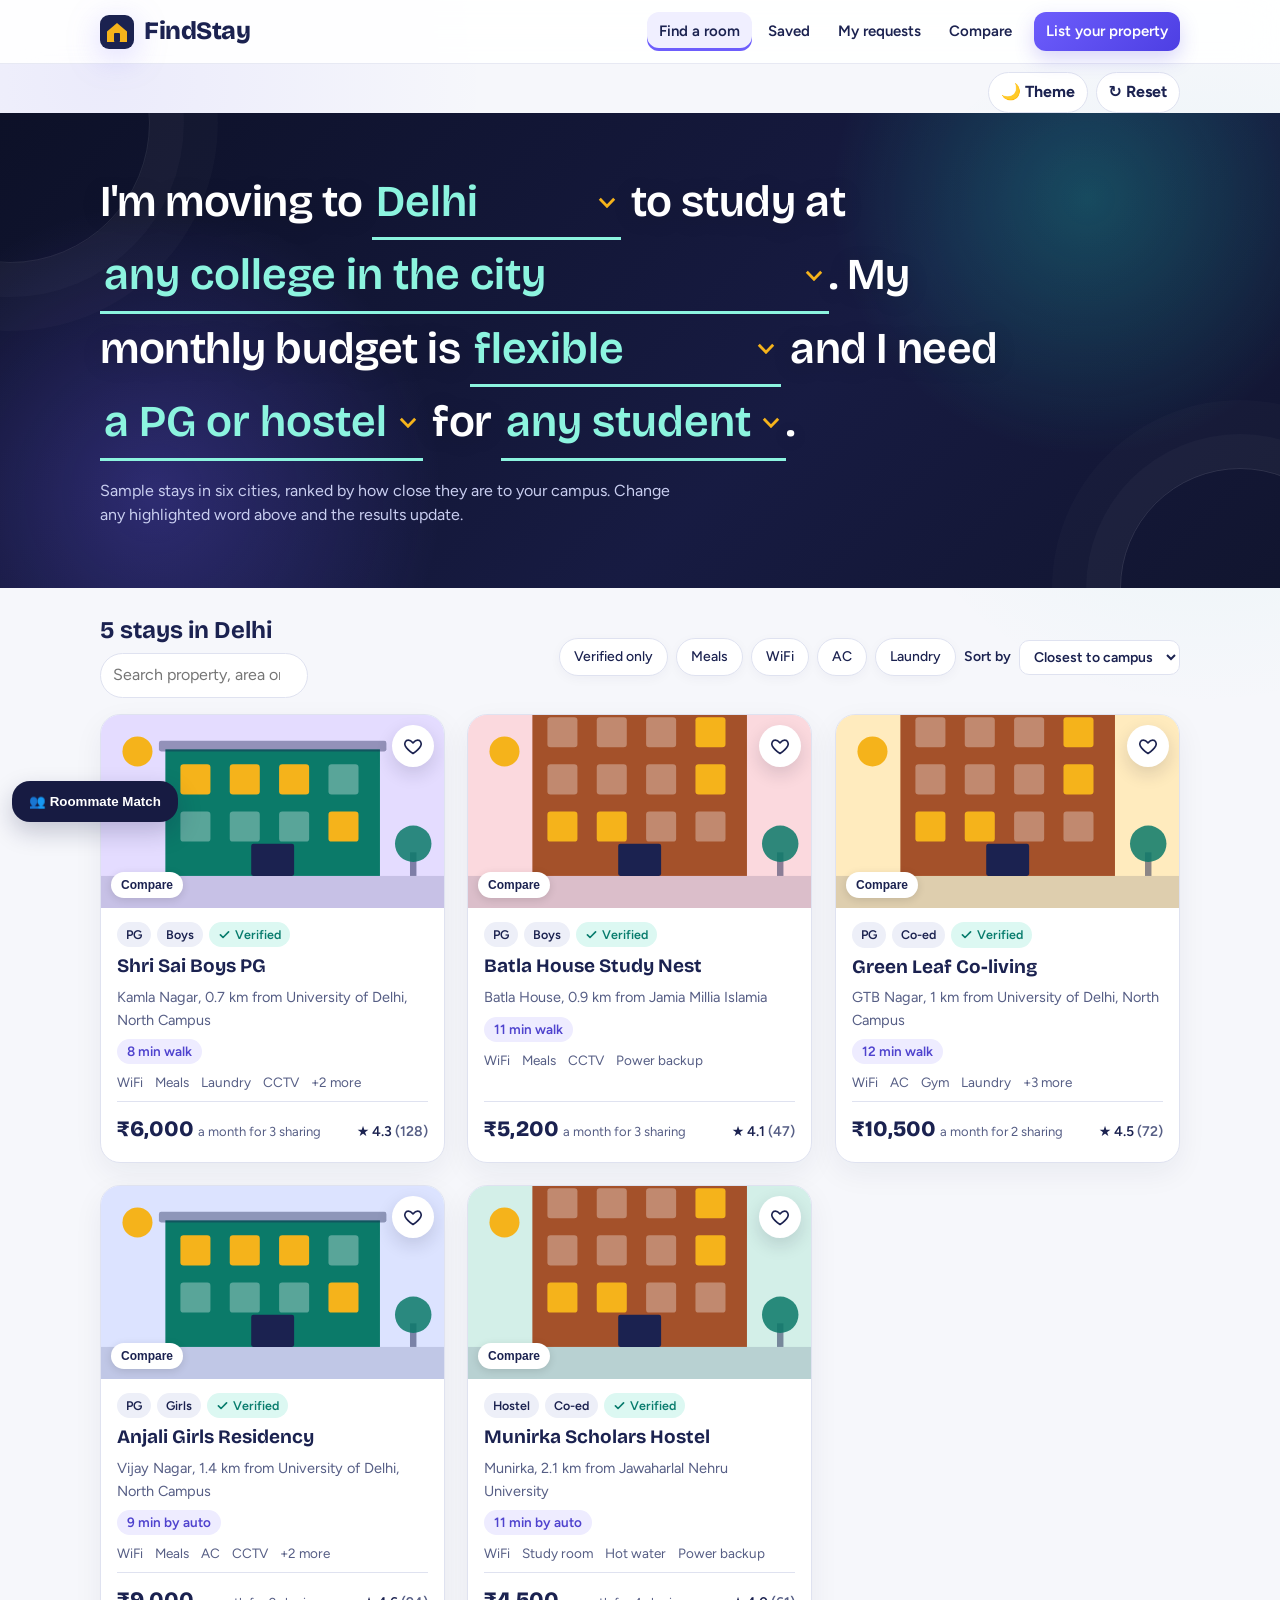
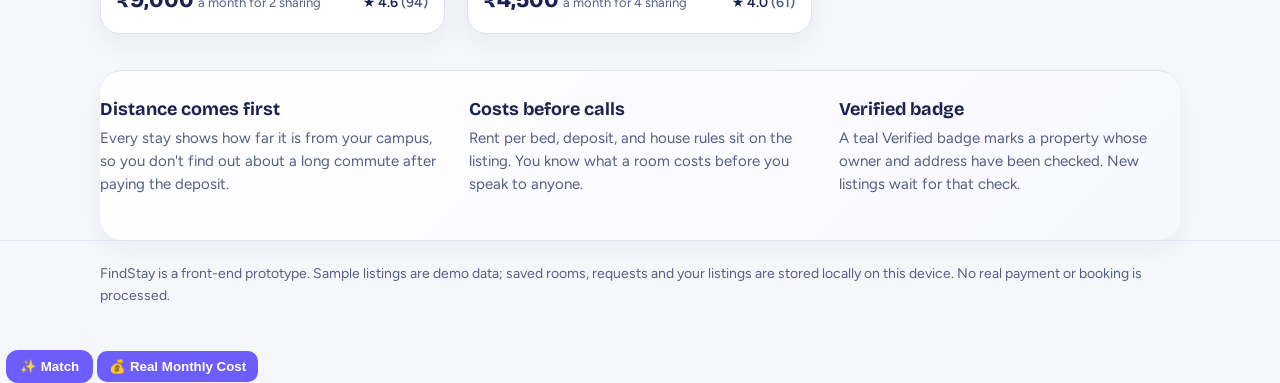
==== commit 129fe710: "Implement roommate match feature in index.html Added a roommate matching feature with preferences an" ====
--- a/index.html
+++ b/index.html
@@ -2360,5 +2360,195 @@
 
 })();
   </script>
+  <!-- FINDSTAY ROOMMATE MATCH -->
+<style>
+#fsRoommateBtn{
+  position:fixed;
+  left:12px;
+  bottom:78px;
+  z-index:9990;
+  border:0;
+  border-radius:18px;
+  padding:13px 17px;
+  background:#171b42;
+  color:#fff;
+  font-weight:800;
+  box-shadow:0 10px 25px rgba(20,25,70,.22);
+}
+
+#fsRoommatePanel{
+  position:fixed;
+  inset:0;
+  z-index:100001;
+  display:none;
+  background:rgba(10,14,40,.58);
+  padding:20px;
+  overflow:auto;
+}
+
+.fsRoommateCard{
+  max-width:500px;
+  margin:45px auto;
+  background:#fff;
+  border-radius:24px;
+  padding:22px;
+}
+
+.fsRoommateClose{
+  float:right;
+  border:0;
+  background:#eee;
+  border-radius:50%;
+  width:38px;
+  height:38px;
+  font-size:22px;
+}
+
+.fsRoommateCard h2{
+  color:#171b42;
+  margin-top:8px;
+}
+
+.fsRoommateField{
+  margin:15px 0;
+}
+
+.fsRoommateField label{
+  display:block;
+  font-weight:700;
+  margin-bottom:7px;
+}
+
+.fsRoommateField select{
+  width:100%;
+  padding:12px;
+  border:1px solid #ddd;
+  border-radius:12px;
+}
+
+#fsFindRoommate{
+  width:100%;
+  padding:14px;
+  border:0;
+  border-radius:14px;
+  background:#6d5dfc;
+  color:#fff;
+  font-weight:800;
+  font-size:16px;
+}
+
+#fsRoommateResult{
+  margin-top:18px;
+}
+</style>
+
+<button id="fsRoommateBtn" type="button">
+  👥 Roommate Match
+</button>
+
+<div id="fsRoommatePanel">
+  <div class="fsRoommateCard">
+
+    <button id="fsRoommateClose" class="fsRoommateClose" type="button">×</button>
+
+    <h2>👥 Roommate Match</h2>
+    <p>Apni lifestyle preferences select karo aur compatible roommate profile dekho.</p>
+
+    <div class="fsRoommateField">
+      <label>Sleep schedule</label>
+      <select id="rmSleep">
+        <option value="early">Early sleeper</option>
+        <option value="late">Late sleeper</option>
+        <option value="flexible">Flexible</option>
+      </select>
+    </div>
+
+    <div class="fsRoommateField">
+      <label>Cleanliness</label>
+      <select id="rmClean">
+        <option value="high">Very clean</option>
+        <option value="medium">Moderately clean</option>
+        <option value="relaxed">Relaxed</option>
+      </select>
+    </div>
+
+    <div class="fsRoommateField">
+      <label>Room environment</label>
+      <select id="rmSocial">
+        <option value="quiet">Quiet & peaceful</option>
+        <option value="social">Social & friendly</option>
+        <option value="balanced">Balanced</option>
+      </select>
+    </div>
+
+    <div class="fsRoommateField">
+      <label>Smoking preference</label>
+      <select id="rmSmoke">
+        <option value="non">Non-smoking</option>
+        <option value="any">Doesn't matter</option>
+      </select>
+    </div>
+
+    <button id="fsFindRoommate" type="button">
+      🔎 Find My Roommate Match
+    </button>
+
+    <div id="fsRoommateResult"></div>
+
+  </div>
+</div>
+
+<script>
+(function(){
+
+  var btn = document.getElementById("fsRoommateBtn");
+  var panel = document.getElementById("fsRoommatePanel");
+  var close = document.getElementById("fsRoommateClose");
+  var find = document.getElementById("fsFindRoommate");
+  var result = document.getElementById("fsRoommateResult");
+
+  if(!btn || !panel || !find) return;
+
+  btn.addEventListener("click", function(){
+    panel.style.display = "block";
+  });
+
+  close.addEventListener("click", function(){
+    panel.style.display = "none";
+  });
+
+  find.addEventListener("click", function(){
+
+    var sleep = document.getElementById("rmSleep").value;
+    var clean = document.getElementById("rmClean").value;
+    var social = document.getElementById("rmSocial").value;
+    var smoke = document.getElementById("rmSmoke").value;
+
+    var score = 60;
+
+    if(clean === "high") score += 10;
+    if(social === "quiet") score += 10;
+    if(sleep === "flexible") score += 10;
+    if(smoke === "non") score += 10;
+
+    if(score > 100) score = 100;
+
+    result.innerHTML =
+      '<div style="padding:18px;background:#f5f3ff;border-radius:18px;">' +
+      '<h3>✨ Your Roommate Match</h3>' +
+      '<div style="font-size:34px;font-weight:900;color:#6d5dfc;">' +
+      score + '% Match' +
+      '</div>' +
+      '<p>Preferences ke basis par compatibility score.</p>' +
+      '<p>🛏️ Sleep: ' + sleep + '</p>' +
+      '<p>🧹 Cleanliness: ' + clean + '</p>' +
+      '<p>🤝 Environment: ' + social + '</p>' +
+      '<p>🚭 Smoking: ' + smoke + '</p>' +
+      '</div>';
+
+  });
+
+})();
+</script>
 </body>
 </html>
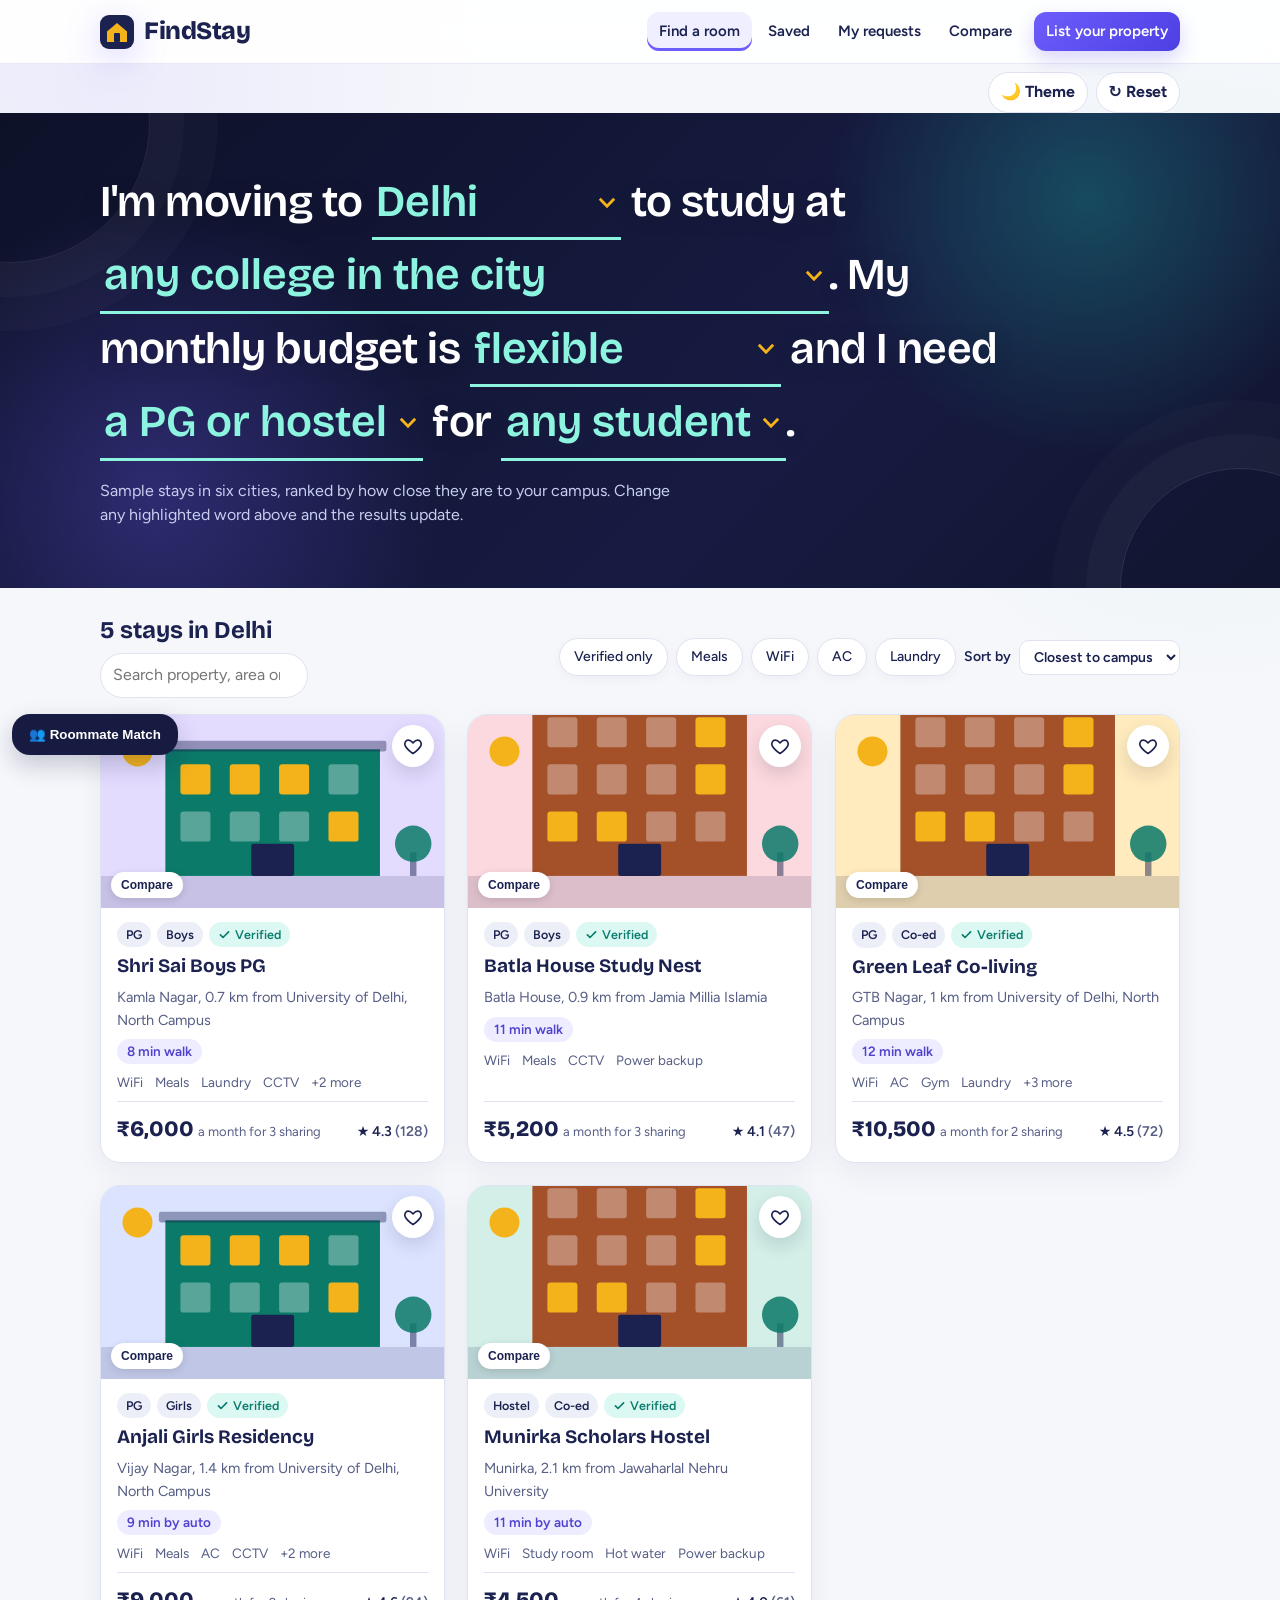
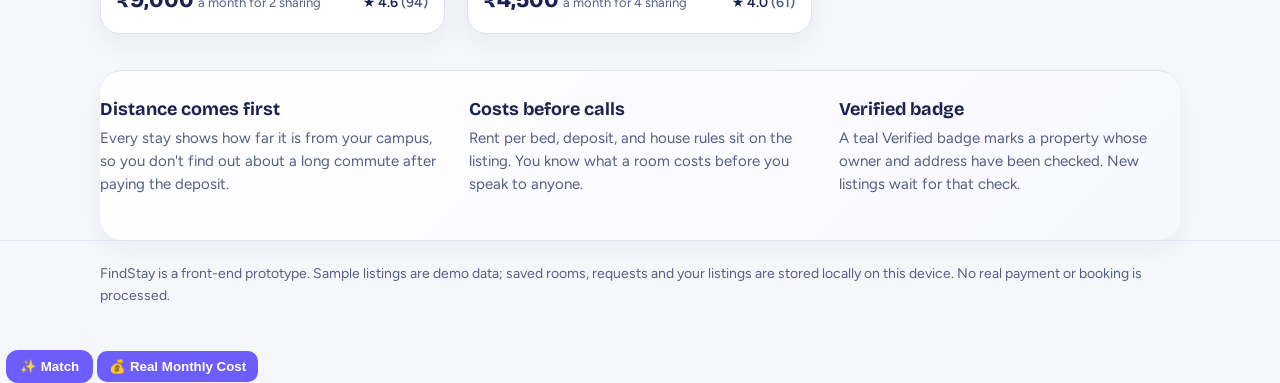
==== commit 107dcec3: "Adjust position of fsRoommateBtn button" ====
--- a/index.html
+++ b/index.html
@@ -2365,7 +2365,7 @@
 #fsRoommateBtn{
   position:fixed;
   left:12px;
-  bottom:78px;
+  bottom:145px;
   z-index:9990;
   border:0;
   border-radius:18px;
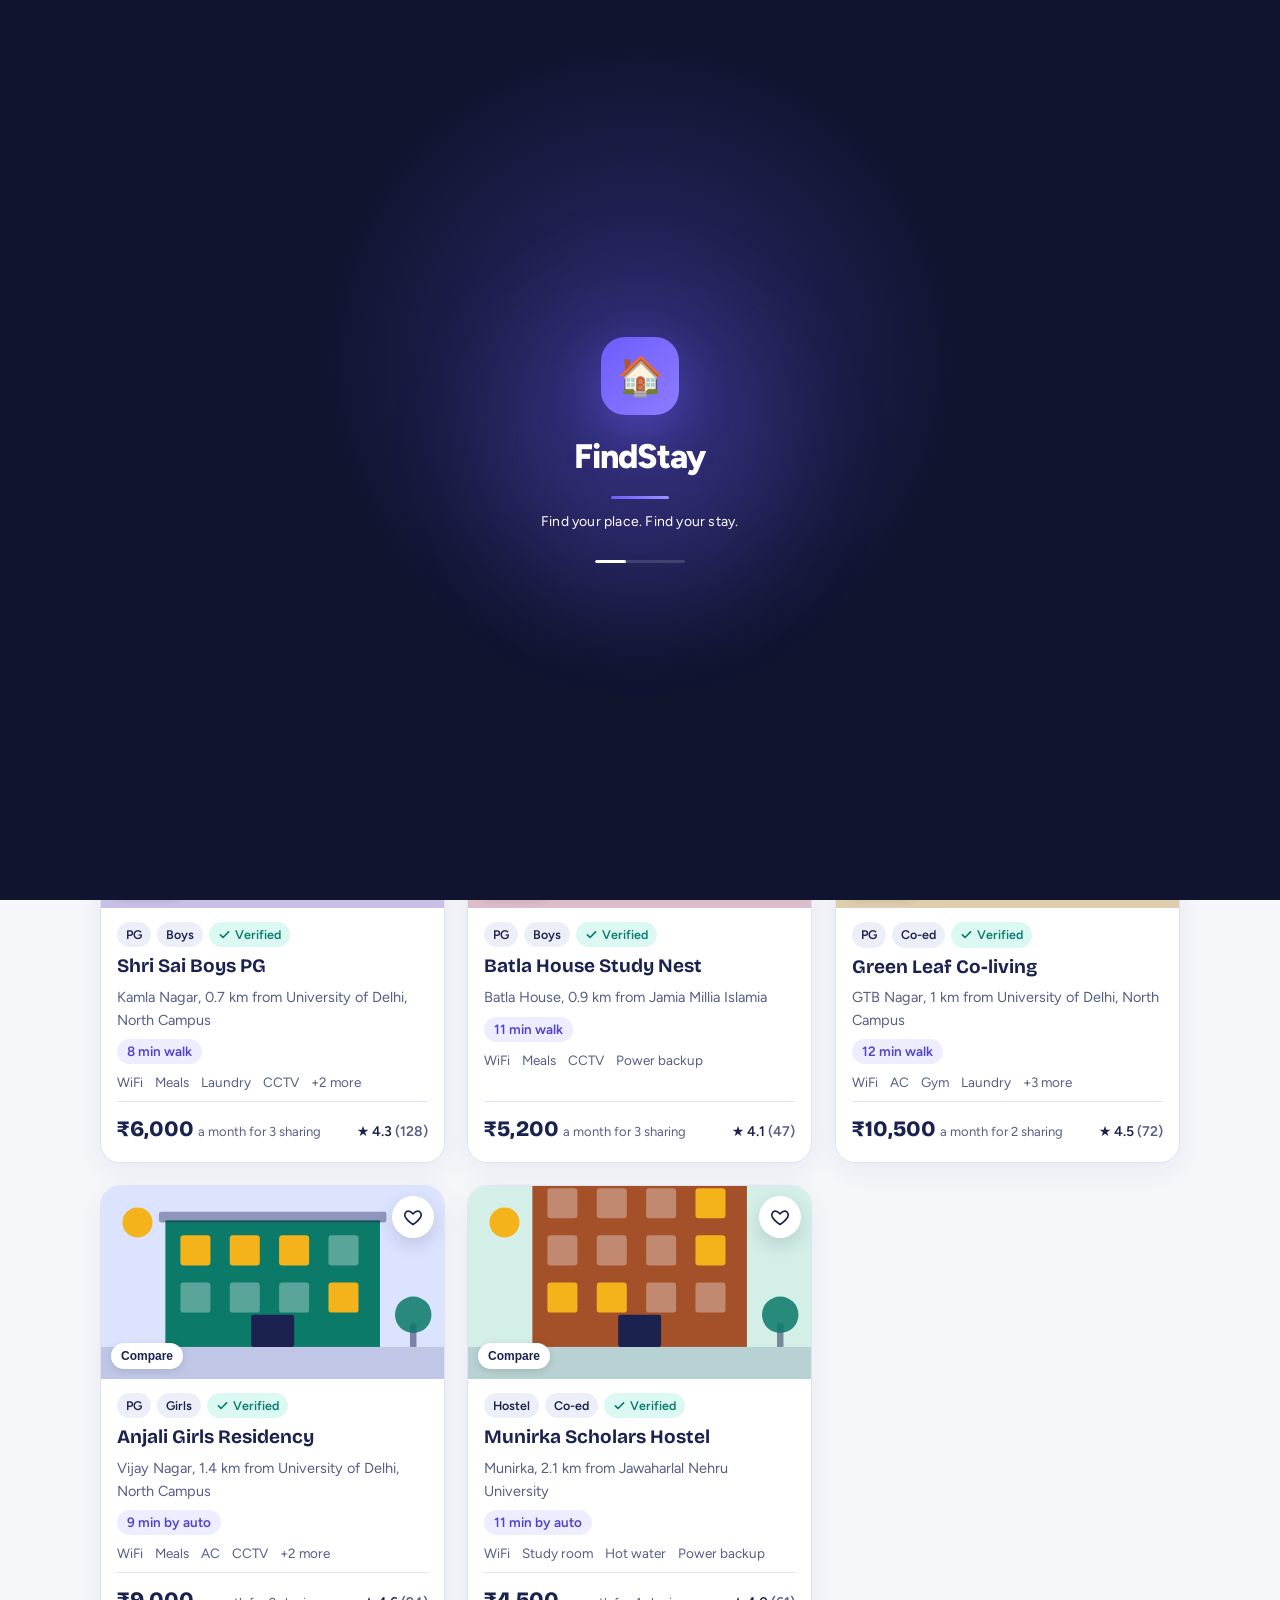
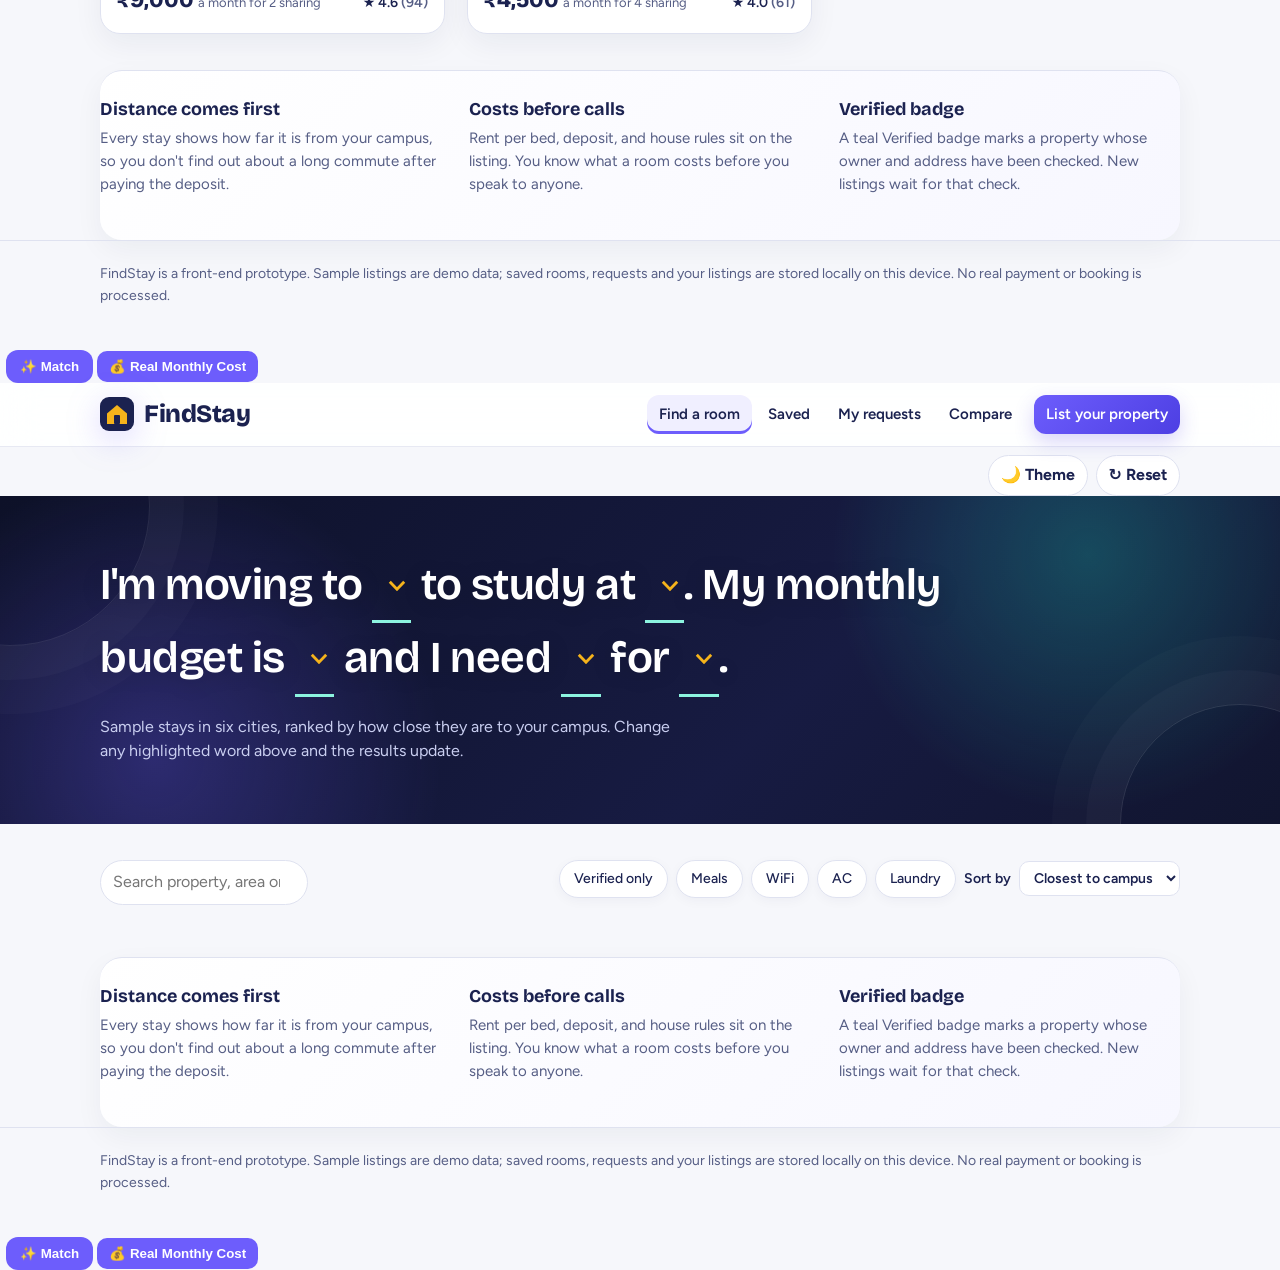
==== commit e1c8bc13: "Update index.html" ====
--- a/index.html
+++ b/index.html
@@ -2550,5 +2550,2557 @@
 
 })();
 </script>
+<!DOCTYPE html>
+<html lang="en">
+<head>
+<meta charset="utf-8">
+<meta name="viewport" content="width=device-width, initial-scale=1, viewport-fit=cover">
+<title>FindStay — PG, Hostel & Student Stay</title>
+  <meta name="theme-color" content="#1B2250">
+  <meta name="description" content="Find, save, compare and request PG or hostel rooms near your college.">
+  <link rel="manifest" href="manifest.webmanifest">
+<link rel="preconnect" href="https://fonts.googleapis.com">
+<link rel="preconnect" href="https://fonts.gstatic.com" crossorigin>
+<link href="https://fonts.googleapis.com/css2?family=Bricolage+Grotesque:opsz,wght@12..96,500..800&family=Figtree:wght@400..700&display=swap" rel="stylesheet">
+<style>
+:root{
+  --bg:#F5F6FB; --surface:#FFFFFF; --ink:#1B2250; --muted:#565E85; --line:#DFE2F0;
+  --accent:#F5B31B; --accent-ink:#231800; --ok:#0B7A69; --ok-bg:#DDF3EE; --chip-bg:#EDEFF8;
+  --danger:#B3261E; --focus:#2B5BFF; --hero-bg:#1B2250;
+  box-sizing:border-box;
+  padding-top:env(safe-area-inset-top,0px);
+  padding-bottom:env(safe-area-inset-bottom,0px);
+}
+@media (prefers-color-scheme: dark){
+  :root:not([data-theme="light"]){
+    --bg:#0E1128; --surface:#171B3A; --ink:#EAEDFF; --muted:#A3AAD3; --line:#2A3063;
+    --ok:#5FD6C0; --ok-bg:#12332F; --chip-bg:#232853; --danger:#FF8A80; --focus:#8FB0FF; --hero-bg:#1B2250;
+  }
+}
+:root[data-theme="dark"]{
+  --bg:#0E1128; --surface:#171B3A; --ink:#EAEDFF; --muted:#A3AAD3; --line:#2A3063;
+  --ok:#5FD6C0; --ok-bg:#12332F; --chip-bg:#232853; --danger:#FF8A80; --focus:#8FB0FF; --hero-bg:#1B2250;
+}
+html{scroll-padding-top:env(safe-area-inset-top,0px)}
+*,*::before,*::after{box-sizing:border-box}
+[hidden]{display:none !important}
+body{margin:0;background:var(--bg);color:var(--ink);font:16px/1.55 'Figtree',system-ui,-apple-system,'Segoe UI',Roboto,sans-serif;-webkit-text-size-adjust:100%}
+h1,h2,h3{font-family:'Bricolage Grotesque','Figtree',system-ui,sans-serif;line-height:1.2;margin:0}
+p{margin:0}
+.wrap{width:100%;max-width:1120px;margin:0 auto;padding:0 20px}
+.narrow{max-width:760px}
+.muted{color:var(--muted)}
+.sr-only{position:absolute;width:1px;height:1px;overflow:hidden;clip:rect(0 0 0 0);white-space:nowrap}
+:focus-visible{outline:3px solid var(--focus);outline-offset:2px}
+
+/* header */
+.top{background:var(--surface);border-bottom:1px solid var(--line)}
+.top-row{display:flex;flex-wrap:wrap;align-items:center;justify-content:space-between;gap:8px 16px;padding-top:12px;padding-bottom:12px}
+.brand{display:inline-flex;align-items:center;gap:10px;color:var(--ink);text-decoration:none;font-family:'Bricolage Grotesque',system-ui,sans-serif;font-weight:800;font-size:24px;letter-spacing:-.02em}
+.nav{display:flex;flex-wrap:wrap;gap:4px;align-items:center}
+.nav button{background:none;border:0;font:inherit;font-weight:600;font-size:15px;color:var(--ink);padding:8px 12px;border-radius:8px;cursor:pointer}
+.nav button[aria-current="page"]{box-shadow:inset 0 -3px 0 var(--accent)}
+.nav button.cta{background:var(--accent);color:var(--accent-ink);margin-left:6px}
+.nav button.cta[aria-current="page"]{box-shadow:0 0 0 3px var(--surface),0 0 0 5px var(--ink)}
+.count-badge{display:inline-block;min-width:20px;padding:0 6px;margin-left:4px;border-radius:999px;background:var(--ink);color:var(--bg);font-size:12px;line-height:20px;text-align:center}
+@media (max-width:640px){
+  .nav{width:100%;flex-wrap:nowrap;overflow-x:auto}
+  .nav button{white-space:nowrap}
+}
+
+/* hero */
+.hero{background:var(--hero-bg);color:#fff;padding:40px 0 48px}
+.sentence{font-family:'Bricolage Grotesque','Figtree',system-ui,sans-serif;font-weight:600;font-size:clamp(24px,4.6vw,44px);line-height:1.6;letter-spacing:-.01em;max-width:21em;margin:0}
+.sentence select{font:inherit;color:var(--accent);background:transparent url("data:image/svg+xml,%3Csvg xmlns='http://www.w3.org/2000/svg' viewBox='0 0 10 6'%3E%3Cpath d='M1 1l4 4 4-4' fill='none' stroke='%23F5B31B' stroke-width='1.6'/%3E%3C/svg%3E") no-repeat right .12em center/.42em;border:0;border-bottom:3px solid var(--accent);border-radius:0;padding:0 .8em 0 .1em;max-width:100%;width:auto;cursor:pointer;-webkit-appearance:none;appearance:none}
+.sentence select:focus-visible{outline:3px solid #fff;outline-offset:4px;border-radius:4px}
+.hero-sub{margin-top:18px;color:#C9CEF0;font-size:16px;max-width:36em}
+select option{color:var(--ink);background:var(--surface);font:16px 'Figtree',system-ui,sans-serif}
+
+/* toolbar */
+.toolbar{display:flex;flex-wrap:wrap;gap:14px 20px;align-items:center;justify-content:space-between;padding:28px 0 16px}
+.toolbar h2{font-size:24px}
+.filters{display:flex;flex-wrap:wrap;gap:8px;align-items:center}
+.chip{border:1.5px solid var(--line);background:var(--surface);color:var(--ink);padding:7px 14px;border-radius:999px;font:inherit;font-size:14px;font-weight:500;cursor:pointer}
+.chip[aria-pressed="true"]{background:var(--ink);color:var(--bg);border-color:var(--ink)}
+.sortbox{display:flex;align-items:center;gap:8px;font-size:14px;font-weight:600}
+.sortbox select{width:auto;padding:7px 10px;font-size:14px}
+
+/* cards */
+.grid{display:grid;grid-template-columns:repeat(auto-fill,minmax(290px,1fr));gap:20px;padding-bottom:36px}
+.card{position:relative;background:var(--surface);border:1px solid var(--line);border-radius:14px;overflow:hidden;display:flex;flex-direction:column}
+.card:hover{border-color:var(--muted)}
+.card:has(.card-link:focus-visible){outline:3px solid var(--focus);outline-offset:2px}
+.thumb{position:relative;background:#DCE3FF}
+.thumb svg{display:block;width:100%;height:auto}
+.heart{position:absolute;top:10px;right:10px;z-index:2;width:38px;height:38px;border-radius:50%;border:0;background:#fff;color:#1B2250;display:grid;place-items:center;cursor:pointer}
+.heart svg{width:20px;height:20px}
+.mine-tag{position:absolute;left:10px;top:10px;background:var(--accent);color:var(--accent-ink);font-size:12px;font-weight:700;padding:3px 10px;border-radius:999px}
+.card-body{padding:14px 16px 16px;display:flex;flex-direction:column;gap:8px;flex:1}
+.tags{display:flex;flex-wrap:wrap;gap:6px}
+.tag{display:inline-flex;align-items:center;gap:4px;background:var(--chip-bg);color:var(--ink);font-size:12.5px;font-weight:600;padding:3px 9px;border-radius:6px}
+.tag.ok{background:var(--ok-bg);color:var(--ok)}
+.tag svg{width:13px;height:13px}
+.card h3{font-size:19px}
+.card-link{all:unset;cursor:pointer}
+.card-link::after{content:"";position:absolute;inset:0}
+.where{font-size:14.5px;color:var(--muted)}
+.walk{display:inline-block;align-self:flex-start;font-size:13.5px;font-weight:600;background:var(--accent);color:var(--accent-ink);padding:2px 10px;border-radius:999px}
+.amen{display:flex;flex-wrap:wrap;gap:6px 12px;font-size:13.5px;color:var(--muted)}
+.card-foot{margin-top:auto;padding-top:10px;border-top:1px solid var(--line);display:flex;justify-content:space-between;align-items:baseline;gap:10px}
+.price{font-family:'Bricolage Grotesque',system-ui,sans-serif;font-weight:800;font-size:22px}
+.per{font-size:13px;color:var(--muted)}
+.rating{font-size:14px;font-weight:600;white-space:nowrap}
+
+.empty{grid-column:1/-1;text-align:center;padding:48px 20px;border:1.5px dashed var(--line);border-radius:14px;background:var(--surface)}
+.empty h3{font-size:22px;margin-bottom:8px}
+.empty p{color:var(--muted);margin-bottom:16px}
+
+/* trust strip */
+.trust{display:grid;grid-template-columns:repeat(auto-fit,minmax(240px,1fr));gap:28px;padding:28px 0 44px;border-top:1px solid var(--line)}
+.trust h3{font-size:18px;margin-bottom:6px}
+.trust p{color:var(--muted);font-size:15px}
+
+/* buttons */
+.btn{display:inline-flex;align-items:center;justify-content:center;gap:8px;font:inherit;font-weight:700;font-size:15.5px;padding:11px 20px;border-radius:10px;border:2px solid var(--accent);background:var(--accent);color:var(--accent-ink);cursor:pointer;text-decoration:none}
+.btn.ghost{background:transparent;color:var(--ink);border-color:var(--line)}
+.btn.small{padding:6px 12px;font-size:14px}
+.btn.danger{background:transparent;color:var(--danger);border-color:var(--line)}
+
+/* forms */
+.page-title{font-size:clamp(28px,5vw,38px);padding-top:36px}
+.lede{color:var(--muted);margin:10px 0 24px;max-width:36em}
+.form-grid{display:grid;grid-template-columns:1fr 1fr;gap:16px 18px}
+@media (max-width:600px){.form-grid{grid-template-columns:1fr}}
+.field{display:flex;flex-direction:column;gap:6px}
+.field.full{grid-column:1/-1}
+.field label,.field .lbl{font-weight:600;font-size:14px}
+input,select,textarea{font:inherit;font-size:16px;padding:11px 12px;border:1.5px solid var(--line);border-radius:10px;background:var(--surface);color:var(--ink);width:100%}
+textarea{min-height:88px;resize:vertical}
+input[aria-invalid="true"],select[aria-invalid="true"]{border-color:var(--danger)}
+.err{color:var(--danger);font-size:13.5px}
+.err:empty{display:none}
+.hint{font-size:13.5px;color:var(--muted)}
+.checks{display:grid;grid-template-columns:repeat(auto-fill,minmax(150px,1fr));gap:8px 14px}
+.check{display:flex;align-items:center;gap:8px;font-weight:500;font-size:15px}
+.check input{width:auto}
+fieldset{border:0;padding:0;margin:0}
+.notice{background:var(--ok-bg);color:var(--ink);border-left:4px solid var(--ok);padding:14px 16px;border-radius:8px;margin-bottom:22px;display:flex;flex-wrap:wrap;gap:10px 16px;align-items:center;justify-content:space-between}
+.section-title{font-size:22px;margin:40px 0 14px}
+
+/* lists of requests and mine */
+.stack{display:grid;gap:14px;padding-bottom:44px}
+.row{display:flex;flex-wrap:wrap;justify-content:space-between;gap:12px 20px;background:var(--surface);border:1px solid var(--line);border-radius:12px;padding:16px 18px}
+.row h3{font-size:19px;margin-bottom:4px}
+.row .side{display:flex;flex-direction:column;align-items:flex-start;gap:8px}
+
+/* dialog */
+dialog{border:0;padding:0;border-radius:18px;width:min(720px,calc(100% - 24px));max-height:calc(100vh - 24px);max-height:calc(100dvh - 24px);background:var(--surface);color:var(--ink);box-shadow:0 24px 80px rgba(0,0,0,.4)}
+dialog::backdrop{background:rgba(14,17,40,.62)}
+dialog[open]{animation:pop .18s ease-out}
+@keyframes pop{from{opacity:0;transform:translateY(10px)}to{opacity:1;transform:none}}
+.dlg-head{position:sticky;top:0;z-index:3;display:flex;justify-content:space-between;align-items:center;gap:12px;background:var(--surface);padding:12px 16px 12px 22px;border-bottom:1px solid var(--line)}
+.dlg-head h2{font-size:20px}
+.dlg-thumb svg{display:block;width:100%;height:230px}
+.dlg-body{padding:20px 22px 26px;display:grid;gap:14px}
+.dlg-body h3{font-size:17px;margin-top:8px}
+.opts{display:grid;gap:8px}
+.opt{display:flex;align-items:center;gap:12px;padding:12px 14px;border:1.5px solid var(--line);border-radius:10px;cursor:pointer;font-weight:500}
+.opt:has(input:checked){border-color:var(--ink);background:var(--chip-bg)}
+.opt input{width:auto}
+.opt strong{margin-left:auto}
+.movein{background:var(--chip-bg);padding:12px 14px;border-radius:10px;font-size:15px}
+.ticks{list-style:none;padding:0;margin:0;display:grid;grid-template-columns:repeat(auto-fill,minmax(170px,1fr));gap:6px 14px}
+.ticks li{display:flex;gap:8px;align-items:center;font-size:15px}
+.ticks svg{width:16px;height:16px;color:var(--ok);flex:none}
+.rules{margin:0;padding-left:20px;display:grid;gap:4px;font-size:15px}
+.actions{display:flex;flex-wrap:wrap;gap:10px;margin-top:6px}
+.summary{background:var(--chip-bg);border-radius:10px;padding:12px 14px;font-size:15px}
+.backlink{background:none;border:0;padding:0;font:inherit;font-weight:600;color:var(--ink);text-decoration:underline;cursor:pointer;justify-self:start}
+.done{text-align:left}
+.done .big{font-family:'Bricolage Grotesque',system-ui,sans-serif;font-weight:800;font-size:28px}
+.reqid{display:inline-block;font-weight:700;background:var(--accent);color:var(--accent-ink);padding:2px 10px;border-radius:6px}
+
+.toast{position:fixed;left:50%;bottom:calc(20px + env(safe-area-inset-bottom,0px));transform:translate(-50%,20px);opacity:0;pointer-events:none;background:var(--ink);color:var(--bg);padding:10px 18px;border-radius:10px;font-weight:600;font-size:15px;z-index:50;transition:opacity .2s,transform .2s}
+.toast.show{opacity:1;transform:translate(-50%,0)}
+footer{border-top:1px solid var(--line);padding:22px 0 36px;font-size:14px;color:var(--muted)}
+@media (prefers-reduced-motion:reduce){
+  dialog[open]{animation:none}
+  .toast{transition:none}
+}
+
+/* FindStay upgrade layer */
+.app-tools{display:flex;justify-content:flex-end;gap:8px;padding-top:8px;padding-bottom:0}
+.tool-btn{border:1px solid var(--line);background:var(--surface);color:var(--ink);border-radius:999px;padding:7px 12px;font:inherit;font-weight:700;cursor:pointer}
+.quick-search{margin-top:8px;max-width:420px}
+.quick-search input{padding:9px 12px;border-radius:999px}
+.compare-mini{position:absolute;left:10px;bottom:10px;z-index:2;border:0;background:var(--surface);color:var(--ink);border-radius:999px;padding:6px 10px;font-size:12px;font-weight:800;cursor:pointer;box-shadow:0 2px 8px rgba(0,0,0,.12)}
+.compare-mini:hover{transform:translateY(-1px)}
+.compare-bar{position:sticky;bottom:12px;z-index:20;margin:0 0 24px;padding:12px 14px;background:var(--ink);color:var(--bg);border-radius:14px;display:flex;flex-wrap:wrap;align-items:center;gap:8px 12px;box-shadow:0 12px 35px rgba(0,0,0,.2)}
+.compare-bar .btn{margin-left:auto}
+.compare-grid{display:grid;grid-template-columns:repeat(auto-fit,minmax(280px,1fr));gap:16px;padding:12px 0 44px}
+.compare-card{background:var(--surface);border:1px solid var(--line);border-radius:14px;overflow:hidden}
+.compare-img svg{display:block;width:100%;height:auto}
+.compare-body{padding:16px}
+.compare-body h3{font-size:20px;margin-bottom:4px}
+.compare-body dl{display:grid;gap:8px;margin:16px 0}
+.compare-body dl>div{display:grid;grid-template-columns:110px 1fr;gap:10px;border-top:1px solid var(--line);padding-top:8px}
+.compare-body dt{font-size:13px;color:var(--muted);font-weight:700}
+.compare-body dd{margin:0;font-size:14px;font-weight:600}
+@media (max-width:640px){
+  .app-tools{justify-content:stretch}
+  .tool-btn{flex:1}
+  .quick-search{max-width:none}
+  .compare-bar{bottom:6px}
+  .compare-bar .btn{margin-left:0}
+}
+
+</style>
+
+<style id="findstay-logo-style">
+.f-logo{
+  width:34px;height:34px;border-radius:11px;
+  display:inline-flex;align-items:center;justify-content:center;
+  font-weight:900;font-size:21px;line-height:1;
+  color:#fff;background:linear-gradient(135deg,#111827,#4f46e5);
+  box-shadow:0 5px 16px rgba(79,70,229,.28);
+  letter-spacing:-1px;
+}
+@media (max-width:600px){
+  .f-logo{width:31px;height:31px;border-radius:10px;font-size:19px}
+}
+</style>
+
+<style id="findstay-visual-v2">
+:root{--accent:#6d5dfc;--accent-2:#19c7b1;--hero-bg:#10142f;--bg:#f6f7fb}
+body{background:radial-gradient(circle at 8% 4%,rgba(109,93,252,.08),transparent 24rem),radial-gradient(circle at 94% 18%,rgba(25,199,177,.07),transparent 22rem),var(--bg)}
+.top{position:sticky;top:0;z-index:20;background:rgba(255,255,255,.9);backdrop-filter:blur(18px);border-bottom:1px solid rgba(225,228,240,.8)}
+.brand{font-size:25px}.brand svg{filter:drop-shadow(0 8px 16px rgba(109,93,252,.25))}
+.nav button{border-radius:12px;transition:.18s ease}.nav button:hover{background:#f0efff;transform:translateY(-1px)}
+.nav button[aria-current="page"]{background:#f0efff;box-shadow:inset 0 -3px 0 var(--accent)}
+.nav button.cta{background:linear-gradient(135deg,#6d5dfc,#4d3fe3);color:#fff;box-shadow:0 8px 20px rgba(77,63,227,.22)}
+.hero{position:relative;overflow:hidden;padding:54px 0 60px;background:radial-gradient(circle at 85% 18%,rgba(25,199,177,.28),transparent 16rem),radial-gradient(circle at 12% 80%,rgba(109,93,252,.3),transparent 18rem),linear-gradient(135deg,#0d1128,#171b42 62%,#11152f)}
+.hero:after{content:"";position:absolute;width:240px;height:240px;border-radius:50%;right:-80px;bottom:-120px;border:1px solid rgba(255,255,255,.12);box-shadow:0 0 0 34px rgba(255,255,255,.025),0 0 0 68px rgba(255,255,255,.018)}
+.sentence{text-shadow:0 3px 22px rgba(0,0,0,.16)}.sentence select{color:#8cf4df;border-bottom-color:#8cf4df}
+.chip{background:#fff;box-shadow:0 3px 12px rgba(31,37,75,.04);transition:.18s ease}.chip:hover{transform:translateY(-1px);border-color:#bdb7ff}
+.chip[aria-pressed="true"]{background:#171b3a;color:#fff;border-color:#171b3a}
+.grid{gap:22px}.card{border-radius:20px;box-shadow:0 10px 30px rgba(25,31,65,.06);transition:transform .22s ease,box-shadow .22s ease,border-color .22s ease}
+.card:hover{transform:translateY(-5px);border-color:#d2cdfd;box-shadow:0 18px 40px rgba(25,31,65,.11)}
+.thumb{background:linear-gradient(135deg,#e9e8ff,#dff8f3)}.thumb svg{transition:transform .35s ease}.card:hover .thumb svg{transform:scale(1.035)}
+.heart{width:42px;height:42px;box-shadow:0 7px 18px rgba(18,24,50,.14);transition:transform .18s ease}.heart:hover{transform:scale(1.06)}
+.tag{border-radius:999px}.tag.ok{background:#dcf8f2;color:#087c6d}.walk{background:#eeecff;color:#4f43ce}
+.trust{border-radius:22px;background:linear-gradient(135deg,#fff,#f7f7ff);box-shadow:0 10px 28px rgba(25,31,65,.05)}
+.empty{border:1px dashed #cfd3e4;border-radius:20px;background:rgba(255,255,255,.72);padding:32px}
+dialog{border:0;border-radius:24px;box-shadow:0 28px 80px rgba(10,14,35,.28)}dialog::backdrop{background:rgba(8,11,28,.58);backdrop-filter:blur(4px)}
+@media(max-width:640px){.hero{padding:38px 0 46px}.sentence{font-size:27px;line-height:1.5}.grid{grid-template-columns:1fr;gap:17px}.card{border-radius:18px}}
+@media(prefers-reduced-motion:reduce){.card,.card:hover,.thumb svg,.nav button,.heart,.btn{transition:none;transform:none}}
+</style>
+
+
+<style id="findstay-motion-v3">
+/* Premium motion layer — features/structure unchanged */
+.hero .wrap{
+  animation:fsHeroIn .65s cubic-bezier(.2,.8,.2,1) both;
+}
+@keyframes fsHeroIn{
+  from{opacity:0;transform:translateY(14px)}
+  to{opacity:1;transform:none}
+}
+.grid .card{
+  animation:fsCardIn .55s cubic-bezier(.2,.8,.2,1) both;
+  animation-delay:calc(var(--card-i,0) * 55ms);
+}
+@keyframes fsCardIn{
+  from{opacity:0;transform:translateY(16px) scale(.985)}
+  to{opacity:1;transform:translateY(0) scale(1)}
+}
+.grid .card:nth-child(1){--card-i:0}.grid .card:nth-child(2){--card-i:1}
+.grid .card:nth-child(3){--card-i:2}.grid .card:nth-child(4){--card-i:3}
+.grid .card:nth-child(5){--card-i:4}.grid .card:nth-child(6){--card-i:5}
+.grid .card:nth-child(7){--card-i:6}.grid .card:nth-child(8){--card-i:7}
+.grid .card:nth-child(n+9){--card-i:8}
+
+.thumb{overflow:hidden}
+.thumb:after{
+  content:"";position:absolute;inset:0;pointer-events:none;
+  background:linear-gradient(105deg,transparent 25%,rgba(255,255,255,.22) 48%,transparent 67%);
+  transform:translateX(-130%);
+  animation:fsShine 5.5s ease-in-out infinite;
+}
+@keyframes fsShine{
+  0%,55%{transform:translateX(-130%)}
+  75%,100%{transform:translateX(130%)}
+}
+.hero:before{
+  content:"";position:absolute;width:280px;height:280px;border-radius:50%;
+  left:-130px;top:-130px;border:1px solid rgba(255,255,255,.09);
+  box-shadow:0 0 0 34px rgba(255,255,255,.025),0 0 0 68px rgba(255,255,255,.018);
+  animation:fsFloat 7s ease-in-out infinite;
+}
+@keyframes fsFloat{
+  0%,100%{transform:translate3d(0,0,0)}
+  50%{transform:translate3d(18px,12px,0)}
+}
+.brand .f-logo{animation:fsLogo 3s ease-in-out infinite}
+@keyframes fsLogo{
+  0%,100%{transform:translateY(0) rotate(0)}
+  50%{transform:translateY(-2px) rotate(-2deg)}
+}
+@media (hover:hover) and (pointer:fine){
+  .card .card-link:hover h3{color:#5b4eea}
+  .tag,.walk{transition:transform .18s ease}
+  .card:hover .tag{transform:translateY(-1px)}
+}
+@media(max-width:640px){
+  .grid{
+    display:flex;
+    overflow-x:auto;
+    scroll-snap-type:x mandatory;
+    gap:15px;
+    padding:4px 4px 28px 2px;
+    scrollbar-width:none;
+  }
+  .grid::-webkit-scrollbar{display:none}
+  .grid .card{
+    flex:0 0 min(88vw,340px);
+    scroll-snap-align:start;
+  }
+}
+@media(prefers-reduced-motion:reduce){
+  .hero .wrap,.grid .card,.thumb:after,.hero:before,.brand .f-logo{
+    animation:none !important;
+  }
+}
+</style>
+
+</head>
+<body>
+
+<header class="top">
+  <div class="wrap top-row">
+    <a class="brand" href="#" data-view="find" aria-label="FindStay home">
+      <svg width="34" height="34" viewBox="0 0 34 34" aria-hidden="true"><rect width="34" height="34" rx="9" fill="#1B2250"/><path d="M7 16.5L17 8l10 8.5V27H7z" fill="#F5B31B"/><rect x="14" y="18" width="6" height="9" rx="1" fill="#1B2250"/></svg>
+      FindStay
+    </a>
+    <nav class="nav" id="nav" aria-label="Main">
+      <button type="button" data-view="find" aria-current="page">Find a room</button>
+      <button type="button" data-view="saved">Saved<span class="count-badge" id="cSaved" hidden></span></button>
+      <button type="button" data-view="requests">My requests<span class="count-badge" id="cReq" hidden></span></button>
+      <button type="button" data-view="compare">Compare<span class="count-badge" id="cCompare" hidden></span></button>
+      <button type="button" class="cta" data-view="list">List your property</button>
+    </nav>
+  </div>
+</header>
+
+<div class="app-tools wrap" aria-label="App tools">
+  <button type="button" class="tool-btn" id="themeBtn" title="Toggle dark mode">🌙 <span>Theme</span></button>
+  <button type="button" class="tool-btn" id="installBtn" hidden title="Install FindStay">📲 <span>Install</span></button>
+  <button type="button" class="tool-btn" id="resetBtn" title="Reset this device's demo data">↻ <span>Reset</span></button>
+</div>
+
+<main>
+  <!-- FIND -->
+  <section id="view-find">
+    <div class="hero">
+      <div class="wrap">
+        <h1 class="sr-only">Find a PG or hostel near your college</h1>
+        <div class="sentence" role="group" aria-label="Tell us what you are looking for">
+          I'm moving to
+          <select id="fCity" aria-label="City"></select>
+          to study at
+          <select id="fCollege" aria-label="College"></select>.
+          My monthly budget is
+          <select id="fBudget" aria-label="Monthly budget"></select>
+          and I need
+          <select id="fType" aria-label="PG or hostel"></select>
+          for
+          <select id="fWho" aria-label="Who the room is for"></select>.
+        </div>
+        <p class="hero-sub">Sample stays in six cities, ranked by how close they are to your campus. Change any highlighted word above and the results update.</p>
+      </div>
+    </div>
+
+    <div class="wrap">
+      <div class="toolbar">
+        <div>
+          <h2 id="count" aria-live="polite"></h2>
+          <div class="quick-search">
+            <label class="sr-only" for="quickSearch">Search property, area or college</label>
+            <input id="quickSearch" type="search" placeholder="Search property, area or college…" autocomplete="off">
+          </div>
+        </div>
+        <div class="filters">
+          <div role="group" aria-label="Filters" class="filters">
+            <button type="button" class="chip" data-chip="verified" aria-pressed="false">Verified only</button>
+            <button type="button" class="chip" data-chip="Meals" aria-pressed="false">Meals</button>
+            <button type="button" class="chip" data-chip="WiFi" aria-pressed="false">WiFi</button>
+            <button type="button" class="chip" data-chip="AC" aria-pressed="false">AC</button>
+            <button type="button" class="chip" data-chip="Laundry" aria-pressed="false">Laundry</button>
+          </div>
+          <label class="sortbox">Sort by
+            <select id="fSort">
+              <option value="near">Closest to campus</option>
+              <option value="cheap">Lowest rent</option>
+              <option value="rated">Top rated</option>
+            </select>
+          </label>
+        </div>
+      </div>
+      <div class="grid" id="grid"></div>
+<div id="compareBar" class="compare-bar" hidden></div>
+
+      <div class="trust">
+        <div>
+          <h3>Distance comes first</h3>
+          <p>Every stay shows how far it is from your campus, so you don't find out about a long commute after paying the deposit.</p>
+        </div>
+        <div>
+          <h3>Costs before calls</h3>
+          <p>Rent per bed, deposit, and house rules sit on the listing. You know what a room costs before you speak to anyone.</p>
+        </div>
+        <div>
+          <h3>Verified badge</h3>
+          <p>A teal Verified badge marks a property whose owner and address have been checked. New listings wait for that check.</p>
+        </div>
+      </div>
+    </div>
+  </section>
+
+  <!-- SAVED -->
+  <section id="view-saved" hidden>
+    <div class="wrap">
+      <h2 class="page-title">Saved rooms</h2>
+      <p class="lede">Rooms you saved with the heart. Compare them side by side before you decide.</p>
+      <div class="grid" id="savedGrid"></div>
+    </div>
+  </section>
+
+  <!-- REQUESTS -->
+  <section id="view-requests" hidden>
+    <div class="wrap narrow">
+      <h2 class="page-title">My requests</h2>
+      <p class="lede">Rooms you asked owners about. Owners call within 24 hours to confirm.</p>
+      <div class="stack" id="reqList"></div>
+    </div>
+  </section>
+
+  <!-- COMPARE -->
+  <section id="view-compare" hidden>
+    <div class="wrap">
+      <h2 class="page-title">Compare rooms</h2>
+      <p class="lede">Compare up to three stays. Remove any room when you are done.</p>
+      <div id="compareGrid" class="compare-grid"></div>
+    </div>
+  </section>
+
+  <!-- LIST YOUR PROPERTY -->
+  <section id="view-list" hidden>
+    <div class="wrap narrow">
+      <h2 class="page-title">List your property</h2>
+      <p class="lede">Own a PG or hostel near a college? Add it here and students searching that campus will see it straight away.</p>
+      <div class="notice" id="listDone" hidden></div>
+
+      <form id="ownerForm" novalidate>
+        <div class="form-grid">
+          <div class="field full">
+            <label for="oName">Property name</label>
+            <input id="oName" autocomplete="off" placeholder="For example, Shanti Niwas Boys PG">
+            <div class="err" id="err-oName"></div>
+          </div>
+          <div class="field">
+            <label for="oType">Type</label>
+            <select id="oType"><option>PG</option><option>Hostel</option></select>
+          </div>
+          <div class="field">
+            <label for="oWho">Who can stay</label>
+            <select id="oWho"><option value="Boys">Boys</option><option value="Girls">Girls</option><option value="Any">Boys and girls (co-ed)</option></select>
+          </div>
+          <div class="field">
+            <label for="oCity">City</label>
+            <select id="oCity"></select>
+          </div>
+          <div class="field">
+            <label for="oCollege">Nearest college</label>
+            <select id="oCollege"></select>
+          </div>
+          <div class="field">
+            <label for="oArea">Area or locality</label>
+            <input id="oArea" autocomplete="off" placeholder="For example, Katra">
+            <div class="err" id="err-oArea"></div>
+          </div>
+          <div class="field">
+            <label for="oKm">Distance from college (km)</label>
+            <input id="oKm" type="number" inputmode="decimal" step="0.1" min="0.1" max="30" placeholder="1.2">
+            <div class="err" id="err-oKm"></div>
+          </div>
+          <div class="field">
+            <label for="oShare">Beds per room</label>
+            <select id="oShare"><option value="1">1 (single room)</option><option value="2" selected>2 sharing</option><option value="3">3 sharing</option><option value="4">4 sharing</option></select>
+          </div>
+          <div class="field">
+            <label for="oRent">Rent per bed each month (in rupees)</label>
+            <input id="oRent" type="number" inputmode="numeric" min="500" step="100" placeholder="6000">
+            <div class="err" id="err-oRent"></div>
+          </div>
+          <div class="field">
+            <label for="oDeposit">Refundable deposit (in rupees)</label>
+            <input id="oDeposit" type="number" inputmode="numeric" min="0" step="100" placeholder="6000">
+            <div class="err" id="err-oDeposit"></div>
+          </div>
+          <div class="field full">
+            <span class="lbl" id="amLbl">What's included</span>
+            <div class="checks" id="oAmen" role="group" aria-labelledby="amLbl"></div>
+          </div>
+          <div class="field full">
+            <label for="oNote">About the property (optional)</label>
+            <textarea id="oNote" placeholder="Nearby landmarks, food timings, anything a student should know"></textarea>
+          </div>
+          <div class="field">
+            <label for="oOwner">Your name</label>
+            <input id="oOwner" autocomplete="name">
+            <div class="err" id="err-oOwner"></div>
+          </div>
+          <div class="field">
+            <label for="oPhone">Your mobile number</label>
+            <input id="oPhone" type="tel" inputmode="numeric" maxlength="10" autocomplete="tel-national" placeholder="10-digit number">
+            <div class="err" id="err-oPhone"></div>
+          </div>
+          <div class="field full">
+            <p class="hint">Your number is kept locally in this demo so a future contact/WhatsApp action can use it. It is not uploaded anywhere.</p>
+          </div>
+        </div>
+        <div class="actions" style="margin-top:22px">
+          <button class="btn" type="submit">Publish listing</button>
+        </div>
+      </form>
+
+      <h3 class="section-title">Your listings</h3>
+      <div class="stack" id="mine"></div>
+    </div>
+  </section>
+</main>
+
+<footer>
+  <div class="wrap">FindStay is a front-end prototype. Sample listings are demo data; saved rooms, requests and your listings are stored locally on this device. No real payment or booking is processed.</div>
+</footer>
+
+<dialog id="dlg" aria-labelledby="dlgTitle"><div id="dlgBody"></div></dialog>
+<div class="toast" id="toast" role="status" aria-live="polite"></div>
+
+<script>
+(function(){
+'use strict';
+
+/* ---------- data ---------- */
+var CITIES = {
+  'Delhi': ['University of Delhi, North Campus','Jawaharlal Nehru University','Jamia Millia Islamia'],
+  'Pune': ['Fergusson College','Savitribai Phule Pune University','COEP Technological University'],
+  'Prayagraj': ['University of Allahabad','MNNIT Allahabad'],
+  'Kota': ['Rajeev Gandhi Nagar coaching hub','Landmark City coaching hub'],
+  'Bengaluru': ['Indian Institute of Science','Christ University'],
+  'Jaipur': ['University of Rajasthan','Malaviya National Institute of Technology']
+};
+var AMENITIES = ['WiFi','Meals','AC','Laundry','Power backup','Study room','CCTV','Hot water','Gym'];
+
+function mk(id,name,type,who,city,college,area,km,sharing,deposit,amen,verified,rating,reviews){
+  return {id:id,name:name,type:type,for:who,city:city,college:college,area:area,km:km,sharing:sharing,deposit:deposit,amen:amen,verified:verified,rating:rating,reviews:reviews};
+}
+var DU=CITIES.Delhi[0], JNU=CITIES.Delhi[1], JMI=CITIES.Delhi[2];
+var FC=CITIES.Pune[0], SPPU=CITIES.Pune[1], COEP=CITIES.Pune[2];
+var AU=CITIES.Prayagraj[0], MN=CITIES.Prayagraj[1];
+var RGN=CITIES.Kota[0], LMC=CITIES.Kota[1];
+var IISC=CITIES.Bengaluru[0], CHR=CITIES.Bengaluru[1];
+var UOR=CITIES.Jaipur[0], MNIT=CITIES.Jaipur[1];
+
+var SEED = [
+  mk('s1','Shri Sai Boys PG','PG','Boys','Delhi',DU,'Kamla Nagar',0.7,[[2,7500],[3,6000]],7500,['WiFi','Meals','Laundry','CCTV','Hot water','Power backup'],true,4.3,128),
+  mk('s2','Anjali Girls Residency','PG','Girls','Delhi',DU,'Vijay Nagar',1.4,[[1,12000],[2,9000]],9000,['WiFi','Meals','AC','CCTV','Laundry','Hot water'],true,4.6,94),
+  mk('s3','Green Leaf Co-living','PG','Any','Delhi',DU,'GTB Nagar',1.0,[[1,14000],[2,10500]],10500,['WiFi','AC','Gym','Laundry','CCTV','Power backup','Study room'],true,4.5,72),
+  mk('s4','Munirka Scholars Hostel','Hostel','Any','Delhi',JNU,'Munirka',2.1,[[3,5500],[4,4500]],4500,['WiFi','Study room','Hot water','Power backup'],true,4.0,61),
+  mk('s5','Batla House Study Nest','PG','Boys','Delhi',JMI,'Batla House',0.9,[[2,6500],[3,5200]],5200,['WiFi','Meals','CCTV','Power backup'],true,4.1,47),
+
+  mk('s6','Deccan Girls Hostel','Hostel','Girls','Pune',FC,'Deccan Gymkhana',0.5,[[2,8000],[4,6000]],6000,['WiFi','Meals','CCTV','Hot water','Laundry','Study room'],true,4.7,210),
+  mk('s7','Shivajinagar Boys PG','PG','Boys','Pune',FC,'Shivajinagar',1.1,[[2,7000],[3,5800]],7000,['WiFi','Meals','Laundry','Hot water'],true,4.2,88),
+  mk('s8','Aundh Campus Stay','PG','Any','Pune',SPPU,'Aundh',1.8,[[1,11000],[2,8500]],8500,['WiFi','AC','Gym','Laundry','CCTV'],true,4.4,56),
+  mk('s9','Baner Scholars PG','PG','Girls','Pune',SPPU,'Baner',2.6,[[2,8500],[3,7000]],7000,['WiFi','Meals','CCTV','Power backup','Hot water'],false,3.9,23),
+  mk('s10','COEP Engineers Den','Hostel','Boys','Pune',COEP,'Wakdewadi',0.8,[[3,5000],[4,4200]],4200,['WiFi','Study room','Hot water','Power backup','CCTV'],true,4.1,77),
+
+  mk('s11','Katra Vidya Niwas','PG','Boys','Prayagraj',AU,'Katra',0.6,[[2,4500],[3,3500]],3500,['WiFi','Meals','Power backup','Hot water'],true,4.4,102),
+  mk('s12','Colonelganj Girls PG','PG','Girls','Prayagraj',AU,'Colonelganj',0.9,[[1,7000],[2,5000]],5000,['WiFi','Meals','CCTV','Hot water','Power backup'],true,4.5,66),
+  mk('s13','Teliarganj Tech Hostel','Hostel','Boys','Prayagraj',MN,'Teliarganj',2.4,[[3,4000],[4,3200]],3200,['WiFi','Study room','Power backup'],false,3.8,19),
+  mk('s14','Jhalwa Green PG','PG','Any','Prayagraj',MN,'Jhalwa',1.5,[[2,5500],[3,4500]],4500,['WiFi','Meals','Laundry','CCTV','Power backup'],true,4.2,41),
+
+  mk('s15','Focus Boys PG','PG','Boys','Kota',RGN,'Rajeev Gandhi Nagar',0.4,[[1,9000],[2,7000]],7000,['WiFi','Meals','AC','CCTV','Study room','Power backup'],true,4.3,155),
+  mk('s16','Landmark Girls Hostel','Hostel','Girls','Kota',LMC,'Landmark City',0.5,[[2,8500],[3,7500]],7500,['WiFi','Meals','CCTV','Hot water','Study room','Laundry'],true,4.6,183),
+  mk('s17','Talwandi Toppers Stay','PG','Boys','Kota',RGN,'Talwandi',1.6,[[2,6000],[3,5000]],5000,['WiFi','Meals','Power backup','Study room'],true,4.0,52),
+  mk('s18','Kunhadi Budget Hostel','Hostel','Boys','Kota',LMC,'Kunhadi',1.3,[[3,4500],[4,3800]],3800,['WiFi','Meals','Power backup'],false,3.7,15),
+
+  mk('s19','Malleshwaram Scholar Home','PG','Boys','Bengaluru',IISC,'Malleshwaram',1.5,[[2,10500],[3,8500]],17000,['WiFi','Meals','Laundry','CCTV','Hot water','Power backup'],true,4.3,109),
+  mk('s20','Yeshwanthpur Womens PG','PG','Girls','Bengaluru',IISC,'Yeshwanthpur',2.8,[[1,14000],[2,10000]],20000,['WiFi','Meals','AC','CCTV','Laundry','Hot water'],true,4.5,118),
+  mk('s21','Dairy Circle Co-living','PG','Any','Bengaluru',CHR,'Dairy Circle',1.2,[[1,15000],[2,11000]],22000,['WiFi','AC','Gym','Laundry','CCTV','Power backup','Study room'],true,4.4,96),
+  mk('s22','BTM Budget Boys Hostel','Hostel','Boys','Bengaluru',CHR,'BTM Layout',2.2,[[3,6500],[4,5500]],11000,['WiFi','Meals','Hot water','Power backup'],true,4.0,64),
+
+  mk('s23','Jawahar Circle Girls PG','PG','Girls','Jaipur',UOR,'Jawahar Nagar',0.8,[[2,6500],[3,5500]],5500,['WiFi','Meals','CCTV','Hot water','Power backup'],true,4.4,71),
+  mk('s24','Gandhi Nagar Boys Hostel','Hostel','Boys','Jaipur',UOR,'Gandhi Nagar',1.9,[[3,4800],[4,4000]],4000,['WiFi','Study room','Power backup'],true,3.9,38),
+  mk('s25','Malviya Nagar Studio Stay','PG','Any','Jaipur',MNIT,'Malviya Nagar',0.6,[[1,10000],[2,7500]],7500,['WiFi','AC','Laundry','CCTV','Gym','Power backup'],true,4.5,84),
+  mk('s26','Gopalpura Boys PG','PG','Boys','Jaipur',MNIT,'Gopalpura',2.5,[[2,5500],[3,4500]],4500,['WiFi','Meals','Power backup','Hot water'],false,3.8,22)
+];
+
+/* ---------- state ---------- */
+var KEY='thikana-prototype-v1';
+var state = {
+  view:'find',search:'',
+  f:{city:'Delhi',college:'all',budget:0,type:'any',who:'any',amen:[],verified:false,sort:'near'},
+  saved:[],requests:[],custom:[],compare:[],
+  openId:null,dlg:'detail',share:null,lastReq:null
+};
+function load(){
+  try{
+    var raw=localStorage.getItem(KEY);
+    if(raw){var d=JSON.parse(raw);state.saved=d.saved||[];state.requests=d.requests||[];state.custom=d.custom||[];state.compare=d.compare||[];}
+  }catch(e){}
+}
+function persist(){
+  try{localStorage.setItem(KEY,JSON.stringify({saved:state.saved,requests:state.requests,custom:state.custom,compare:state.compare}));}catch(e){}
+}
+
+/* ---------- helpers ---------- */
+var $=function(s,r){return (r||document).querySelector(s);};
+var $$=function(s,r){return Array.prototype.slice.call((r||document).querySelectorAll(s));};
+function esc(s){return String(s).replace(/[&<>"']/g,function(c){return {'&':'&amp;','<':'&lt;','>':'&gt;','"':'&quot;',"'":'&#39;'}[c];});}
+function inr(n){return '\u20B9'+Number(n).toLocaleString('en-IN');}
+function hashId(id){var h=0,s=String(id);for(var i=0;i<s.length;i++){h=(h*31+s.charCodeAt(i))>>>0;}return h;}
+function all(){return SEED.concat(state.custom);}
+function byId(id){return all().filter(function(l){return l.id===id;})[0];}
+function minOpt(l){return l.sharing.slice().sort(function(a,b){return a[1]-b[1];})[0];}
+function occ(n){return n===1?'Single room':n+' sharing';}
+function who(f){return f==='Boys'?'Boys':f==='Girls'?'Girls':'Co-ed';}
+function travel(km){return km<=1.2?Math.round(km*12)+' min walk':Math.round(km*4+3)+' min by auto';}
+function describe(l){
+  if(l.note) return l.note;
+  var food=l.amen.indexOf('Meals')>-1?'Home-style veg meals are included.':'Meals are not included, but tiffin services deliver nearby.';
+  var w=l.for==='Boys'?'boys':l.for==='Girls'?'girls':'boys and girls';
+  return (l.type==='PG'?'A paying-guest home':'A hostel')+' for '+w+', '+l.km+' km from '+l.college+'. '+food;
+}
+function rules(l){
+  var gate=['10 pm','10:30 pm','11 pm'][hashId(l.id)%3];
+  return ['Gate closes at '+gate,'No smoking or alcohol on the property','Visitors are allowed in the common area only','One month notice before moving out','Deposit is refunded after a room check at move-out'];
+}
+function todayISO(){return new Date(Date.now()-new Date().getTimezoneOffset()*60000).toISOString().slice(0,10);}
+function fmtDate(d){try{return new Date(d+'T00:00').toLocaleDateString('en-IN',{day:'numeric',month:'short',year:'numeric'});}catch(e){return d;}}
+
+var ICON={
+  check:'<svg viewBox="0 0 16 16" aria-hidden="true"><path d="M3 8.5l3.2 3.2L13 4.8" fill="none" stroke="currentColor" stroke-width="2" stroke-linecap="round" stroke-linejoin="round"/></svg>',
+  heart:function(on){return '<svg viewBox="0 0 24 24" aria-hidden="true"><path d="M12 21s-7-4.6-9.3-9.1C1.1 8.7 3 5 6.4 5c2 0 3.6 1.1 5.6 3.2C14 6.1 15.6 5 17.6 5 21 5 22.9 8.7 21.3 11.9 19 16.4 12 21 12 21z" fill="'+(on?'#E0335B':'none')+'" stroke="'+(on?'#E0335B':'currentColor')+'" stroke-width="2" stroke-linejoin="round"/></svg>';}
+};
+
+/* generated illustration for each stay */
+function thumb(l){
+  var h=hashId(l.id);
+  var sky=['#DCE3FF','#FFEBBE','#D3EFE8','#FBD9DE','#E4DCFF'][h%5];
+  var wall=['#2B3990','#0B7A69','#A4512A','#553B9E','#1E63A6'][(h>>3)%5];
+  var floors=2+((h>>5)%2), x0=60, bh=floors*44+30, y0=150-bh, win='';
+  for(var r=0;r<floors;r++){
+    for(var c=0;c<4;c++){
+      var lit=(h>>(r*4+c+2))&1;
+      win+='<rect x="'+(x0+14+c*46)+'" y="'+(y0+14+r*44)+'" width="28" height="28" rx="3" fill="'+(lit?'#F5B31B':'#fff')+'" fill-opacity="'+(lit?'1':'.32')+'"/>';
+    }
+  }
+  return '<svg viewBox="0 0 320 180" preserveAspectRatio="xMidYMid slice" aria-hidden="true" focusable="false">'+
+    '<rect width="320" height="180" fill="'+sky+'"/>'+
+    '<circle cx="34" cy="34" r="14" fill="#F5B31B"/>'+
+    '<rect x="0" y="150" width="320" height="30" fill="#1B2250" fill-opacity=".14"/>'+
+    '<rect x="'+x0+'" y="'+y0+'" width="200" height="'+bh+'" fill="'+wall+'"/>'+
+    '<rect x="'+(x0-6)+'" y="'+(y0-8)+'" width="212" height="10" rx="2" fill="#1B2250" fill-opacity=".4"/>'+
+    win+
+    '<rect x="'+(x0+80)+'" y="120" width="40" height="30" rx="2" fill="#1B2250"/>'+
+    '<rect x="288" y="128" width="6" height="22" fill="#1B2250" fill-opacity=".5"/>'+
+    '<circle cx="291" cy="120" r="17" fill="#0B7A69" fill-opacity=".85"/>'+
+  '</svg>';
+}
+
+function verifiedBadge(l){
+  return l.verified?'<span class="tag ok">'+ICON.check+'Verified</span>':'<span class="tag">Awaiting verification</span>';
+}
+function ratingHTML(l){
+  return l.reviews?'\u2605 '+l.rating.toFixed(1)+' <span class="muted">('+l.reviews+')</span>':'<span class="muted">New</span>';
+}
+
+/* ---------- cards ---------- */
+function cardHTML(l){
+  var saved=state.saved.indexOf(l.id)>-1, m=minOpt(l);
+  var am=l.amen.slice(0,4).map(function(a){return '<span>'+esc(a)+'</span>';}).join('');
+  if(l.amen.length>4) am+='<span>+'+(l.amen.length-4)+' more</span>';
+  return '<article class="card">'+
+    '<div class="thumb">'+thumb(l)+
+      '<button type="button" class="heart" data-action="save" data-id="'+l.id+'" aria-pressed="'+saved+'" aria-label="'+(saved?'Remove ':'Save ')+esc(l.name)+(saved?' from saved':'')+'">'+ICON.heart(saved)+'</button><button type="button" class="compare-mini" data-action="compare" data-id="'+l.id+'" aria-label="Compare '+esc(l.name)+'">Compare</button>'+
+      (l.custom?'<span class="mine-tag">Your listing</span>':'')+
+    '</div>'+
+    '<div class="card-body">'+
+      '<div class="tags"><span class="tag">'+l.type+'</span><span class="tag">'+who(l.for)+'</span>'+verifiedBadge(l)+'</div>'+
+      '<h3><button type="button" class="card-link" data-action="open" data-id="'+l.id+'">'+esc(l.name)+'</button></h3>'+
+      '<p class="where">'+esc(l.area)+', '+l.km+' km from '+esc(l.college)+'</p>'+
+      '<span class="walk">'+travel(l.km)+'</span>'+
+      '<div class="amen">'+am+'</div>'+
+      '<div class="card-foot"><div><span class="price">'+inr(m[1])+'</span> <span class="per">a month for '+(m[0]===1?'a single room':m[0]+' sharing')+'</span></div><span class="rating">'+ratingHTML(l)+'</span></div>'+
+    '</div></article>';
+}
+
+/* ---------- find view ---------- */
+function matches(l){
+  var f=state.f;
+  if(l.city!==f.city) return false;
+  if(f.college!=='all' && l.college!==f.college) return false;
+  if(f.budget && minOpt(l)[1]>f.budget) return false;
+  if(f.type!=='any' && l.type!==f.type) return false;
+  if(f.who==='boy' && l.for==='Girls') return false;
+  if(f.who==='girl' && l.for==='Boys') return false;
+  if(f.verified && !l.verified) return false;
+  for(var i=0;i<f.amen.length;i++){ if(l.amen.indexOf(f.amen[i])<0) return false; }
+  return true;
+}
+var SORT={
+  near:function(a,b){return a.km-b.km;},
+  cheap:function(a,b){return minOpt(a)[1]-minOpt(b)[1];},
+  rated:function(a,b){return (b.reviews?b.rating:0)-(a.reviews?a.rating:0);}
+};
+
+function searchMatch(l){
+  var q=(state.search||'').trim().toLowerCase();
+  if(!q) return true;
+  return [l.name,l.area,l.city,l.college,l.type,l.for].join(' ').toLowerCase().indexOf(q)>-1;
+}
+function compareHas(id){return state.compare.indexOf(id)>-1;}
+function toggleCompare(id){
+  var i=state.compare.indexOf(id);
+  if(i>-1){state.compare.splice(i,1);toast('Removed from compare');}
+  else{
+    if(state.compare.length>=3){toast('You can compare up to 3 rooms');return;}
+    state.compare.push(id);toast('Added to compare');
+  }
+  persist(); updateCounts(); renderResults(); renderCompare();
+}
+function renderCompare(){
+  var list=state.compare.map(byId).filter(Boolean);
+  var box=$('#compareGrid');
+  if(!box) return;
+  box.innerHTML=list.length?list.map(function(l){
+    var m=minOpt(l);
+    return '<article class="compare-card">'+
+      '<div class="compare-img">'+thumb(l)+'</div>'+
+      '<div class="compare-body"><h3>'+esc(l.name)+'</h3>'+
+      '<p class="muted">'+esc(l.area)+', '+esc(l.city)+'</p>'+
+      '<dl>'+
+      '<div><dt>Type</dt><dd>'+esc(l.type)+' · '+esc(who(l.for))+'</dd></div>'+
+      '<div><dt>Distance</dt><dd>'+l.km+' km · '+travel(l.km)+'</dd></div>'+
+      '<div><dt>Starting rent</dt><dd>'+inr(m[1])+' / month</dd></div>'+
+      '<div><dt>Deposit</dt><dd>'+inr(l.deposit)+'</dd></div>'+
+      '<div><dt>Rating</dt><dd>'+ratingHTML(l)+'</dd></div>'+
+      '<div><dt>Amenities</dt><dd>'+esc(l.amen.join(', ')||'Not specified')+'</dd></div>'+
+      '</dl>'+
+      '<div class="actions"><button class="btn small" type="button" data-action="open" data-id="'+l.id+'">View</button>'+
+      '<button class="btn danger small" type="button" data-action="compare" data-id="'+l.id+'">Remove</button></div>'+
+      '</div></article>';
+  }).join(''):
+    '<div class="empty"><h3>No rooms to compare</h3><p>Tap Compare on up to three rooms from the search results.</p><button type="button" class="btn" data-view="find">Find a room</button></div>';
+  var bar=$('#compareBar');
+  if(bar){
+    bar.hidden=!list.length;
+    bar.innerHTML=list.length?'<strong>'+list.length+'/3 selected</strong><span>'+list.map(function(l){return esc(l.name);}).join(' · ')+'</span><button type="button" class="btn small" data-view="compare">Open comparison</button><button type="button" class="btn ghost small" data-action="clear-compare">Clear</button>':'';
+  }
+}
+
+function renderResults(){
+  var f=state.f;
+  var list=all().filter(function(l){return matches(l)&&searchMatch(l);}).sort(SORT[f.sort]);
+  var n=list.length;
+  $('#count').textContent=n+(n===1?' stay in ':' stays in ')+f.city+(f.college==='all'?'':', near '+f.college);
+  $('#grid').innerHTML=n?list.map(cardHTML).join(''):
+    '<div class="empty"><h3>No stays match these filters</h3><p>Try a higher budget, a different college, or fewer filters.</p><button type="button" class="btn" data-action="clear">Clear filters</button></div>';
+}
+function fillColleges(sel,city,withAll){
+  var opts=(withAll?'<option value="all">any college in the city</option>':'')+CITIES[city].map(function(c){return '<option value="'+esc(c)+'">'+esc(c)+'</option>';}).join('');
+  sel.innerHTML=opts;
+}
+function syncControls(){
+  var f=state.f;
+  $('#fCity').value=f.city;
+  fillColleges($('#fCollege'),f.city,true);
+  $('#fCollege').value=f.college;
+  $('#fBudget').value=String(f.budget);
+  $('#fType').value=f.type;
+  $('#fWho').value=f.who;
+  $('#fSort').value=f.sort;
+  $$('[data-chip]').forEach(function(b){
+    var k=b.dataset.chip, on=k==='verified'?f.verified:f.amen.indexOf(k)>-1;
+    b.setAttribute('aria-pressed',on?'true':'false');
+  });
+}
+function clearFilters(){
+  var f=state.f; f.college='all';f.budget=0;f.type='any';f.who='any';f.amen=[];f.verified=false;
+  syncControls();renderResults();
+}
+
+/* ---------- saved ---------- */
+function renderSaved(){
+  var list=state.saved.map(byId).filter(Boolean);
+  $('#savedGrid').innerHTML=list.length?list.map(cardHTML).join(''):
+    '<div class="empty"><h3>Nothing saved yet</h3><p>Tap the heart on any room to keep it here.</p><button type="button" class="btn" data-view="find">Find a room</button></div>';
+}
+function toggleSave(id){
+  var i=state.saved.indexOf(id);
+  if(i>-1) state.saved.splice(i,1); else state.saved.push(id);
+  persist();updateCounts();
+  if(state.view==='find') renderResults();
+  if(state.view==='saved') renderSaved();
+  var el=document.querySelector('.heart[data-id="'+id+'"]');
+  if(el) el.focus();
+  if($('#dlg').open && state.dlg==='detail'){
+    var st=$('#dlg').scrollTop; renderDialog(); $('#dlg').scrollTop=st;
+    var b=$('#dlg [data-action="save"]'); if(b) b.focus();
+  }
+}
+
+/* ---------- requests ---------- */
+function renderRequests(){
+  $('#reqList').innerHTML=state.requests.length?state.requests.map(function(r){
+    return '<article class="row"><div><h3>'+esc(r.name)+'</h3>'+
+      '<p class="muted">'+esc(r.area)+', '+esc(r.city)+'</p>'+
+      '<p>'+esc(occ(r.share))+' at '+inr(r.price)+' a month, deposit '+inr(r.deposit)+'</p>'+
+      '<p>Move-in on '+fmtDate(r.date)+'</p></div>'+
+      '<div class="side"><span class="tag ok">Sent to owner</span><span class="muted">Request '+esc(r.id)+'</span>'+
+      '<button type="button" class="btn danger small" data-action="cancel-req" data-id="'+esc(r.id)+'">Cancel request</button></div></article>';
+  }).join(''):
+    '<div class="empty"><h3>No requests yet</h3><p>Open any room and choose Request a room. The owner will call you to confirm.</p><button type="button" class="btn" data-view="find">Find a room</button></div>';
+}
+
+/* ---------- counts / nav ---------- */
+function updateCounts(){
+  [['#cSaved',state.saved.length],['#cReq',state.requests.length],['#cCompare',state.compare.length]].forEach(function(p){
+    var el=$(p[0]); el.textContent=p[1]; el.hidden=!p[1];
+  });
+}
+function setView(v){
+  state.view=v;
+  ['find','saved','requests','compare','list'].forEach(function(n){ $('#view-'+n).hidden=(n!==v); });
+  $$('#nav [data-view]').forEach(function(b){
+    if(b.dataset.view===v) b.setAttribute('aria-current','page'); else b.removeAttribute('aria-current');
+  });
+  if(v==='find') renderResults();
+  if(v==='saved') renderSaved();
+  if(v==='requests') renderRequests();
+  if(v==='compare') renderCompare();
+  if(v==='list') renderMine();
+  window.scrollTo(0,0);
+}
+function toast(msg){
+  var t=$('#toast'); t.textContent=msg; t.classList.add('show');
+  clearTimeout(toast._t); toast._t=setTimeout(function(){t.classList.remove('show');},2600);
+}
+
+/* ---------- dialog ---------- */
+var dlg=$('#dlg');
+function openDetail(id){
+  var l=byId(id); if(!l) return;
+  state.openId=id; state.dlg='detail'; state.share=minOpt(l)[0];
+  renderDialog(); dlg.showModal(); dlg.scrollTop=0;
+}
+function head(title,closeLabel){
+  return '<div class="dlg-head"><h2 id="dlgTitle">'+esc(title)+'</h2><button type="button" class="btn ghost small" data-action="close">'+(closeLabel||'Close')+'</button></div>';
+}
+function shareRow(l){
+  return l.sharing.map(function(s){
+    return '<label class="opt"><input type="radio" name="share" value="'+s[0]+'"'+(s[0]===state.share?' checked':'')+'><span>'+occ(s[0])+'</span><strong>'+inr(s[1])+' a month</strong></label>';
+  }).join('');
+}
+function priceFor(l,n){var p=l.sharing.filter(function(s){return s[0]===n;})[0];return p?p[1]:minOpt(l)[1];}
+function moveInText(l){
+  var p=priceFor(l,state.share);
+  return 'At move-in you pay <strong>'+inr(p+l.deposit)+'</strong>: the first month\u2019s rent of '+inr(p)+' plus a refundable deposit of '+inr(l.deposit)+'.';
+}
+function renderDialog(){
+  var l=byId(state.openId), body=$('#dlgBody'); if(!l) return;
+  if(state.dlg==='detail'){
+    var saved=state.saved.indexOf(l.id)>-1;
+    body.innerHTML=head(l.name)+
+      '<div class="dlg-thumb">'+thumb(l)+'</div>'+
+      '<div class="dlg-body">'+
+        '<div class="tags"><span class="tag">'+l.type+'</span><span class="tag">'+who(l.for)+'</span>'+verifiedBadge(l)+'<span class="tag">'+(l.reviews?'\u2605 '+l.rating.toFixed(1)+' from '+l.reviews+' reviews':'New listing')+'</span></div>'+
+        '<p><strong>'+esc(l.area)+', '+esc(l.city)+'.</strong> '+l.km+' km from '+esc(l.college)+', about '+travel(l.km)+'.</p>'+
+        '<p class="muted">'+esc(describe(l))+'</p>'+
+        '<h3>Choose a room type</h3>'+
+        '<div class="opts" role="radiogroup" aria-label="Room type">'+shareRow(l)+'</div>'+
+        '<p class="movein" id="movein">'+moveInText(l)+'</p>'+
+        '<h3>What\u2019s included</h3>'+
+        '<ul class="ticks">'+l.amen.map(function(a){return '<li>'+ICON.check+esc(a)+'</li>';}).join('')+'</ul>'+
+        '<h3>House rules</h3>'+
+        '<ul class="rules">'+rules(l).map(function(r){return '<li>'+esc(r)+'</li>';}).join('')+'</ul>'+
+        '<div class="actions"><button type="button" class="btn" data-action="reserve">Request a room</button>'+
+        '<button type="button" class="btn ghost" data-action="save" data-id="'+l.id+'" aria-pressed="'+saved+'">'+(saved?'Saved':'Save for later')+'</button>'+
+        '<button type="button" class="btn ghost" data-action="share" data-id="'+l.id+'">Share</button>'+
+        '<button type="button" class="btn ghost" data-action="compare" data-id="'+l.id+'">Compare</button></div>'+
+      '</div>';
+  } else if(state.dlg==='book'){
+    var p=priceFor(l,state.share);
+    body.innerHTML=head('Request a room')+
+      '<div class="dlg-body">'+
+        '<button type="button" class="backlink" data-action="back">Back to room details</button>'+
+        '<div class="summary"><strong>'+esc(l.name)+'</strong>, '+esc(l.area)+'<br>'+esc(occ(state.share))+' at '+inr(p)+' a month, deposit '+inr(l.deposit)+'</div>'+
+        '<form id="bookForm" novalidate class="form-grid">'+
+          '<div class="field"><label for="bName">Your name</label><input id="bName" autocomplete="name"><div class="err" id="err-bName"></div></div>'+
+          '<div class="field"><label for="bPhone">Mobile number</label><input id="bPhone" type="tel" inputmode="numeric" maxlength="10" autocomplete="tel-national" placeholder="10-digit number"><div class="err" id="err-bPhone"></div></div>'+
+          '<div class="field"><label for="bDate">Move-in date</label><input id="bDate" type="date" min="'+todayISO()+'"><div class="err" id="err-bDate"></div></div>'+
+          '<div class="field full"><label for="bNote">Message to the owner (optional)</label><textarea id="bNote" placeholder="For example, I will arrive by train on the morning of the move-in date"></textarea></div>'+
+          '<div class="field full"><button class="btn" type="submit">Send request</button><p class="hint">The owner will call you within 24 hours. No payment is taken here.</p></div>'+
+        '</form>'+
+      '</div>';
+  } else {
+    var r=state.lastReq;
+    body.innerHTML=head('Request sent','Close')+
+      '<div class="dlg-body done">'+
+        '<p class="big">Request sent</p>'+
+        '<p>Your request number is <span class="reqid">'+esc(r.id)+'</span></p>'+
+        '<p>The owner of <strong>'+esc(r.name)+'</strong> will call '+esc(r.student)+' on +91 '+esc(r.phone)+' within 24 hours to confirm the '+esc(occ(r.share).toLowerCase())+' room from '+fmtDate(r.date)+'.</p>'+
+        '<div class="actions"><button type="button" class="btn" data-action="see-requests">See my requests</button><button type="button" class="btn ghost" data-action="close">Keep looking</button></div>'+
+      '</div>';
+  }
+}
+dlg.addEventListener('click',function(e){ if(e.target===dlg) dlg.close(); });
+dlg.addEventListener('close',function(){ state.openId=null; });
+dlg.addEventListener('change',function(e){
+  if(e.target.name==='share'){
+    state.share=Number(e.target.value);
+    var l=byId(state.openId); if(l) $('#movein').innerHTML=moveInText(l);
+  }
+});
+
+/* ---------- forms ---------- */
+function setErr(prefix,key,msg){
+  var e=$('#err-'+prefix+key), i=$('#'+prefix+key);
+  if(e) e.textContent=msg||'';
+  if(i){ if(msg) i.setAttribute('aria-invalid','true'); else i.removeAttribute('aria-invalid'); }
+  return !msg;
+}
+var PHONE=/^[6-9]\d{9}$/;
+var PHONE_MSG='Enter a 10-digit mobile number that starts with 6, 7, 8, or 9.';
+
+document.addEventListener('submit',function(e){
+  if(e.target.id!=='bookForm') return;
+  e.preventDefault();
+  var l=byId(state.openId); if(!l) return;
+  var name=$('#bName').value.trim(), phone=$('#bPhone').value.trim(), date=$('#bDate').value;
+  var ok=true;
+  ok=setErr('b','Name',name?'':'Enter your name.')&&ok;
+  ok=setErr('b','Phone',PHONE.test(phone)?'':PHONE_MSG)&&ok;
+  ok=setErr('b','Date',!date?'Choose a move-in date.':(date<todayISO()?'Choose a date from today onwards.':''))&&ok;
+  if(!ok){ var first=$('#dlg [aria-invalid="true"]'); if(first) first.focus(); return; }
+  var pr=priceFor(l,state.share);
+  var req={id:'TH-'+Math.floor(1000+Math.random()*9000),listingId:l.id,name:l.name,city:l.city,area:l.area,share:state.share,price:pr,deposit:l.deposit,student:name,phone:phone,date:date,note:$('#bNote').value.trim()};
+  state.requests.unshift(req); state.lastReq=req; state.dlg='done';
+  persist(); updateCounts(); renderDialog(); dlg.scrollTop=0;
+});
+
+function renderMine(){
+  $('#mine').innerHTML=state.custom.length?state.custom.map(function(l){
+    var m=minOpt(l);
+    return '<article class="row"><div><h3>'+esc(l.name)+'</h3><p class="muted">'+esc(l.area)+', '+esc(l.city)+', '+l.km+' km from '+esc(l.college)+'</p><p>'+esc(occ(m[0]))+' at '+inr(m[1])+' a month</p></div>'+
+      '<div class="side"><span class="tag">Awaiting verification</span><button type="button" class="btn danger small" data-action="remove-mine" data-id="'+l.id+'">Remove listing</button></div></article>';
+  }).join(''):'<p class="muted">You have not added a property yet. Fill in the form above and it will show up here.</p>';
+}
+
+$('#ownerForm').addEventListener('submit',function(e){
+  e.preventDefault();
+  var g=function(id){return $('#'+id).value.trim();};
+  var name=g('oName'), area=g('oArea'), km=parseFloat(g('oKm')), rent=parseInt(g('oRent'),10), dep=g('oDeposit')===''?NaN:parseInt(g('oDeposit'),10), owner=g('oOwner'), phone=g('oPhone');
+  var ok=true;
+  ok=setErr('o','Name',name?'':'Enter the property name.')&&ok;
+  ok=setErr('o','Area',area?'':'Enter the area or locality.')&&ok;
+  ok=setErr('o','Km',(km>0&&km<=30)?'':'Enter a distance between 0.1 and 30 km.')&&ok;
+  ok=setErr('o','Rent',rent>=500?'':'Enter the monthly rent per bed, at least \u20B9500.')&&ok;
+  ok=setErr('o','Deposit',dep>=0?'':'Enter the deposit. Use 0 if there is none.')&&ok;
+  ok=setErr('o','Owner',owner?'':'Enter your name.')&&ok;
+  ok=setErr('o','Phone',PHONE.test(phone)?'':PHONE_MSG)&&ok;
+  if(!ok){ var first=$('#ownerForm [aria-invalid="true"]'); if(first) first.focus(); return; }
+  var l={
+    id:'c'+Date.now(),name:name,type:$('#oType').value,for:$('#oWho').value,city:$('#oCity').value,college:$('#oCollege').value,
+    area:area,km:Math.round(km*10)/10,sharing:[[parseInt($('#oShare').value,10),rent]],deposit:dep,
+    amen:$$('#oAmen input:checked').map(function(i){return i.value;}),
+    verified:false,rating:0,reviews:0,custom:true,note:g('oNote'),ownerPhone:phone
+  };
+  state.custom.push(l); persist(); renderMine();
+  var done=$('#listDone');
+  done.innerHTML='<div><strong>'+esc(l.name)+' is live.</strong> Students searching '+esc(l.city)+' near '+esc(l.college)+' can see it now, with an Awaiting verification badge until the address is checked.</div>'+
+    '<button type="button" class="btn small" data-action="see-mine" data-id="'+l.id+'">See it in search</button>';
+  done.hidden=false;
+  $('#ownerForm').reset();
+  fillColleges($('#oCollege'),$('#oCity').value,false);
+  window.scrollTo(0,0);
+});
+
+/* ---------- events ---------- */
+document.addEventListener('click',function(e){
+  var v=e.target.closest('[data-view]');
+  if(v){ e.preventDefault(); if(dlg.open) dlg.close(); setView(v.dataset.view); return; }
+  var c=e.target.closest('[data-chip]');
+  if(c){
+    var k=c.dataset.chip, f=state.f;
+    if(k==='verified') f.verified=!f.verified;
+    else { var i=f.amen.indexOf(k); if(i>-1) f.amen.splice(i,1); else f.amen.push(k); }
+    syncControls(); renderResults(); return;
+  }
+  var a=e.target.closest('[data-action]'); if(!a) return;
+  var act=a.dataset.action, id=a.dataset.id;
+  if(act==='open') openDetail(id);
+  else if(act==='save') toggleSave(id||state.openId);
+  else if(act==='close') dlg.close();
+  else if(act==='reserve'){ state.dlg='book'; renderDialog(); dlg.scrollTop=0; var n=$('#bName'); if(n) n.focus(); }
+  else if(act==='back'){ state.dlg='detail'; renderDialog(); dlg.scrollTop=0; }
+  else if(act==='see-requests'){ dlg.close(); setView('requests'); }
+  else if(act==='clear') clearFilters();
+  else if(act==='compare'){ toggleCompare(id||state.openId); }
+  else if(act==='clear-compare'){ state.compare=[]; persist(); updateCounts(); renderResults(); renderCompare(); toast('Compare list cleared'); }
+  else if(act==='share'){
+    var sl=byId(id||state.openId);
+    if(sl){
+      var shareText=sl.name+' — '+sl.area+', '+sl.city+' | '+inr(minOpt(sl)[1])+'/month | '+sl.km+' km from '+sl.college;
+      if(navigator.share){ navigator.share({title:'FindStay listing',text:shareText}).catch(function(){}); }
+      else if(navigator.clipboard){ navigator.clipboard.writeText(shareText).then(function(){toast('Listing details copied');}); }
+      else toast(shareText);
+    }
+  }
+  else if(act==='cancel-req'){
+    state.requests=state.requests.filter(function(r){return r.id!==id;});
+    persist(); updateCounts(); renderRequests(); toast('Request cancelled');
+  }
+  else if(act==='remove-mine'){
+    state.custom=state.custom.filter(function(l){return l.id!==id;});
+    state.saved=state.saved.filter(function(s){return s!==id;});
+    persist(); updateCounts(); renderMine(); toast('Listing removed');
+  }
+  else if(act==='see-mine'){
+    var l=byId(id); if(!l) return;
+    var f=state.f; f.city=l.city; f.college=l.college; f.budget=0; f.type='any'; f.who='any'; f.amen=[]; f.verified=false; f.sort='near';
+    syncControls(); setView('find');
+  }
+});
+
+$('#quickSearch').addEventListener('input',function(){ state.search=this.value; renderResults(); });
+$('#fCity').addEventListener('change',function(){ state.f.city=this.value; state.f.college='all'; syncControls(); renderResults(); });
+$('#fCollege').addEventListener('change',function(){ state.f.college=this.value; renderResults(); });
+$('#fBudget').addEventListener('change',function(){ state.f.budget=parseInt(this.value,10); renderResults(); });
+$('#fType').addEventListener('change',function(){ state.f.type=this.value; renderResults(); });
+$('#fWho').addEventListener('change',function(){ state.f.who=this.value; renderResults(); });
+$('#fSort').addEventListener('change',function(){ state.f.sort=this.value; renderResults(); });
+$('#oCity').addEventListener('change',function(){ fillColleges($('#oCollege'),this.value,false); });
+
+
+/* ---------- app upgrades ---------- */
+var deferredInstall=null;
+window.addEventListener('beforeinstallprompt',function(e){
+  e.preventDefault(); deferredInstall=e;
+  var b=$('#installBtn'); if(b) b.hidden=false;
+});
+window.addEventListener('appinstalled',function(){
+  deferredInstall=null; var b=$('#installBtn'); if(b) b.hidden=true; toast('FindStay installed');
+});
+$('#installBtn').addEventListener('click',async function(){
+  if(!deferredInstall){toast('Use your browser menu → Add to Home screen');return;}
+  deferredInstall.prompt();
+  try{await deferredInstall.userChoice;}catch(e){}
+  deferredInstall=null; this.hidden=true;
+});
+$('#themeBtn').addEventListener('click',function(){
+  var root=document.documentElement, dark=root.getAttribute('data-theme')==='dark';
+  root.setAttribute('data-theme',dark?'light':'dark');
+  try{localStorage.setItem('livinghub-theme',dark?'light':'dark');}catch(e){}
+  this.innerHTML=dark?'🌙 <span>Theme</span>':'☀️ <span>Theme</span>';
+});
+$('#resetBtn').addEventListener('click',function(){
+  if(confirm('Reset saved rooms, requests, comparisons and your own listings on this device?')){
+    state.saved=[];state.requests=[];state.custom=[];state.compare=[];
+    persist();updateCounts();renderResults();renderSaved();renderRequests();renderMine();renderCompare();toast('Demo data reset');
+  }
+});
+
+/* ---------- init ---------- */
+function init(){
+  load();
+  state.search=state.search||'';
+  try{
+    var savedTheme=localStorage.getItem('livinghub-theme');
+    if(savedTheme) document.documentElement.setAttribute('data-theme',savedTheme);
+  }catch(e){}
+  $('#quickSearch').value=state.search;
+  var cityOpts=Object.keys(CITIES).map(function(c){return '<option>'+c+'</option>';}).join('');
+  $('#fCity').innerHTML=cityOpts; $('#oCity').innerHTML=cityOpts;
+  $('#fBudget').innerHTML=[[0,'flexible'],[4000,'up to \u20B94,000'],[6000,'up to \u20B96,000'],[8000,'up to \u20B98,000'],[10000,'up to \u20B910,000'],[15000,'up to \u20B915,000']].map(function(o){return '<option value="'+o[0]+'">'+o[1]+'</option>';}).join('');
+  $('#fType').innerHTML='<option value="any">a PG or hostel</option><option value="PG">a PG</option><option value="Hostel">a hostel</option>';
+  $('#fWho').innerHTML='<option value="any">any student</option><option value="boy">a boy</option><option value="girl">a girl</option>';
+  fillColleges($('#oCollege'),$('#oCity').value,false);
+  $('#oAmen').innerHTML=AMENITIES.map(function(a){return '<label class="check"><input type="checkbox" value="'+a+'">'+a+'</label>';}).join('');
+  syncControls(); updateCounts(); renderCompare(); setView('find');
+}
+init();
+})();
+
+if ('serviceWorker' in navigator && (location.protocol === 'https:' || location.hostname === 'localhost' || location.hostname === '127.0.0.1')) {
+  window.addEventListener('load', function(){ navigator.serviceWorker.register('./sw.js').catch(function(){}); });
+}
+
+</script>
+  <!-- FINDSTAY MATCH UPGRADE -->
+<style>
+#matchBtn{
+  background:#6d5dfc;
+  color:white;
+  border:0;
+  border-radius:12px;
+  padding:9px 14px;
+  font-weight:700;
+  margin-left:6px;
+}
+
+#matchPanel{
+  display:none;
+  position:fixed;
+  inset:0;
+  background:#fff;
+  z-index:9999;
+  overflow:auto;
+  padding:24px 16px;
+  font-family:Arial,sans-serif;
+}
+
+#matchPanel h2{
+  margin:10px 0;
+}
+
+.matchBox{
+  background:#171b42;
+  color:white;
+  border-radius:20px;
+  padding:18px;
+  margin:15px 0;
+}
+
+.matchBox input,
+.matchBox select{
+  width:100%;
+  padding:12px;
+  margin:7px 0 12px;
+  border-radius:10px;
+  border:0;
+  box-sizing:border-box;
+}
+
+.matchRun{
+  width:100%;
+  padding:13px;
+  border:0;
+  border-radius:12px;
+  background:#6d5dfc;
+  color:white;
+  font-weight:800;
+}
+
+.matchResult{
+  border:1px solid #ddd;
+  border-radius:16px;
+  padding:14px;
+  margin:12px 0;
+}
+
+.matchPercent{
+  font-size:20px;
+  font-weight:800;
+  color:#087c6d;
+}
+
+.matchClose{
+  float:right;
+  border:0;
+  background:#eee;
+  border-radius:10px;
+  padding:8px 12px;
+}
+</style>
+
+<button id="matchBtn">✨ Match</button>
+
+<div id="matchPanel">
+  <button class="matchClose" id="closeMatch">✕</button>
+
+  <h2>✨ FindStay Match</h2>
+  <p>Apni preference select karo aur matching stays dekho.</p>
+
+  <div class="matchBox">
+
+    <label>Maximum monthly rent</label>
+    <input
+      id="matchBudget"
+      type="number"
+      placeholder="Example: 8000"
+    >
+
+    <label>Maximum distance (km)</label>
+    <input
+      id="matchDistance"
+      type="number"
+      placeholder="Example: 3"
+    >
+
+    <label>Stay type</label>
+    <select id="matchType">
+      <option value="any">Any</option>
+      <option value="PG">PG</option>
+      <option value="Hostel">Hostel</option>
+    </select>
+
+    <button class="matchRun" id="runMatch">
+      ✨ Find My Matches
+    </button>
+
+  </div>
+
+  <div id="matchResults"></div>
+</div>
+
+<script>
+(function(){
+
+  var btn = document.getElementById('matchBtn');
+  var panel = document.getElementById('matchPanel');
+  var close = document.getElementById('closeMatch');
+  var run = document.getElementById('runMatch');
+
+  btn.onclick = function(){
+    panel.style.display = 'block';
+    window.scrollTo(0,0);
+  };
+
+  close.onclick = function(){
+    panel.style.display = 'none';
+  };
+
+  run.onclick = function(){
+
+    var budget =
+      Number(document.getElementById('matchBudget').value) || 999999;
+
+    var distance =
+      Number(document.getElementById('matchDistance').value) || 999;
+
+    var type =
+      document.getElementById('matchType').value;
+
+    var cards = [].slice.call(
+      document.querySelectorAll('.card')
+    );
+
+    var results = [];
+
+    cards.forEach(function(card){
+
+      var text = card.innerText || '';
+
+      var priceMatch = text.match(/₹[\d,]+/);
+      var kmMatch = text.match(/([\d.]+)\s*km/);
+
+      var price = priceMatch
+        ? Number(priceMatch[0].replace(/[₹,]/g,''))
+        : 999999;
+
+      var km = kmMatch
+        ? Number(kmMatch[1])
+        : 999;
+
+      var score = 0;
+
+      if(price <= budget){
+        score += 50;
+      }
+
+      if(km <= distance){
+        score += 30;
+      }
+
+      if(
+        type === 'any' ||
+        text.toLowerCase().indexOf(type.toLowerCase()) > -1
+      ){
+        score += 20;
+      }
+
+      if(score >= 50){
+        results.push({
+          card:card,
+          score:score
+        });
+      }
+
+    });
+
+    results.sort(function(a,b){
+      return b.score - a.score;
+    });
+
+    var box =
+      document.getElementById('matchResults');
+
+    if(!results.length){
+
+      box.innerHTML =
+        '<div class="matchResult">' +
+        '<b>No strong match found.</b>' +
+        '<p>Budget ya distance thoda increase karke try karo.</p>' +
+        '</div>';
+
+      return;
+    }
+
+    box.innerHTML = results
+      .slice(0,6)
+      .map(function(x){
+
+        var title =
+          x.card.querySelector('h3');
+
+        return (
+          '<div class="matchResult">' +
+
+          '<div class="matchPercent">' +
+          x.score +
+          '% Match' +
+          '</div>' +
+
+          '<h3>' +
+          ((title && title.innerText) ||
+          'FindStay Property') +
+          '</h3>' +
+
+          '<p>' +
+          'Ye property tumhari selected preferences ' +
+          'ke according match karti hai.' +
+          '</p>' +
+
+          '</div>'
+        );
+
+      })
+      .join('');
+
+  };
+
+})();
+</script>
+  <!-- REAL MONTHLY COST -->
+<style>
+.cost-btn{
+  background:#6d5dfc;
+  color:#fff;
+  border:0;
+  border-radius:10px;
+  padding:8px 12px;
+  font-weight:700;
+  margin-top:8px;
+}
+.cost-box{
+  position:fixed;
+  inset:0;
+  background:rgba(0,0,0,.55);
+  z-index:9999;
+  display:none;
+  padding:20px;
+  overflow:auto;
+}
+.cost-card{
+  max-width:500px;
+  margin:40px auto;
+  background:#fff;
+  border-radius:20px;
+  padding:20px;
+}
+.cost-row{
+  display:flex;
+  justify-content:space-between;
+  padding:10px 0;
+  border-bottom:1px solid #eee;
+}
+.cost-total{
+  margin-top:15px;
+  padding:15px;
+  background:#171b42;
+  color:#fff;
+  border-radius:14px;
+  font-size:20px;
+  font-weight:800;
+}
+</style>
+  <!-- REAL MONTHLY COST BOX -->
+<div id="costPanel" class="cost-box" aria-hidden="true">
+
+  <div class="cost-card">
+
+    <button id="closeCost" type="button">×</button>
+
+    <div class="cost-icon">💰</div>
+
+    <h2>Real Monthly Cost</h2>
+
+    <p>
+      Sirf rent nahi — apna actual monthly budget calculate karo.
+    </p>
+
+    <div class="cost-row">
+      <label>Monthly Rent</label>
+      <input id="costRent" type="number" placeholder="8000">
+    </div>
+
+    <div class="cost-row">
+      <label>Electricity / Month</label>
+      <input id="costElectricity" type="number" placeholder="1000">
+    </div>
+
+    <div class="cost-row">
+      <label>WiFi / Month</label>
+      <input id="costWifi" type="number" placeholder="500">
+    </div>
+
+    <div class="cost-row">
+      <label>Food / Meals</label>
+      <input id="costFood" type="number" placeholder="2000">
+    </div>
+
+    <div class="cost-row">
+      <label>Other Expenses</label>
+      <input id="costOther" type="number" placeholder="500">
+    </div>
+
+    <button id="calculateCost" class="cost-btn" type="button">
+      🧮 Calculate My Real Cost
+    </button>
+
+    <div class="cost-total">
+      <span>Estimated Monthly Cost</span>
+      <strong id="costTotal">₹0</strong>
+    </div>
+
+  </div>
+
+</div>
+  <script>
+(function(){
+
+  var calculateBtn = document.getElementById("calculateCost");
+  var closeBtn = document.getElementById("closeCost");
+  var panel = document.getElementById("costPanel");
+
+  var rent = document.getElementById("costRent");
+  var electricity = document.getElementById("costElectricity");
+  var wifi = document.getElementById("costWifi");
+  var food = document.getElementById("costFood");
+  var other = document.getElementById("costOther");
+  var total = document.getElementById("costTotal");
+
+  if(!calculateBtn || !panel) return;
+
+  calculateBtn.addEventListener("click", function(){
+
+    var r = Number(rent.value) || 0;
+    var e = Number(electricity.value) || 0;
+    var w = Number(wifi.value) || 0;
+    var f = Number(food.value) || 0;
+    var o = Number(other.value) || 0;
+
+    var sum = r + e + w + f + o;
+
+    total.textContent = "₹" + sum.toLocaleString("en-IN");
+
+  });
+
+  closeBtn.addEventListener("click", function(){
+    panel.style.display = "none";
+  });
+
+  panel.addEventListener("click", function(e){
+    if(e.target === panel){
+      panel.style.display = "none";
+    }
+  });
+
+})();
+  </script>
+  <button id="openCost" class="cost-btn" type="button">
+  💰 Real Monthly Cost
+  </button>
+  <script>
+(function(){
+
+  var openBtn = document.getElementById("openCost");
+  var panel = document.getElementById("costPanel");
+
+  if(!openBtn || !panel) return;
+
+  openBtn.addEventListener("click", function(){
+    panel.style.display = "block";
+  });
+
+})();
+  </script>
+  <!-- FINDSTAY PREMIUM SPLASH -->
+<div id="fsPremiumSplash">
+  <div class="fsSplashGlow"></div>
+
+  <div class="fsSplashContent">
+    <div class="fsSplashLogo">🏠</div>
+
+    <div class="fsSplashName">FindStay</div>
+
+    <div class="fsSplashLine"></div>
+
+    <div class="fsSplashTagline">
+      Find your place. Find your stay.
+    </div>
+
+    <div class="fsSplashLoader">
+      <span></span>
+    </div>
+  </div>
+</div>
+
+<style>
+#fsPremiumSplash{
+  position:fixed;
+  inset:0;
+  z-index:99999;
+  display:flex;
+  align-items:center;
+  justify-content:center;
+  overflow:hidden;
+  background:
+    radial-gradient(circle at 50% 40%, rgba(109,93,252,.30), transparent 38%),
+    #10142f;
+  opacity:1;
+  visibility:visible;
+  transition:
+    opacity .55s ease,
+    visibility .55s ease;
+}
+
+#fsPremiumSplash.fsSplashHide{
+  opacity:0;
+  visibility:hidden;
+  pointer-events:none;
+}
+
+.fsSplashGlow{
+  position:absolute;
+  width:280px;
+  height:280px;
+  border-radius:50%;
+  background:rgba(109,93,252,.18);
+  filter:blur(55px);
+  animation:fsGlow 2.2s ease-in-out infinite alternate;
+}
+
+.fsSplashContent{
+  position:relative;
+  z-index:2;
+  text-align:center;
+  color:white;
+  animation:fsSplashIn .8s cubic-bezier(.2,.8,.2,1) both;
+}
+
+.fsSplashLogo{
+  width:78px;
+  height:78px;
+  margin:0 auto 16px;
+  display:flex;
+  align-items:center;
+  justify-content:center;
+  border-radius:24px;
+  font-size:38px;
+  background:linear-gradient(135deg,#6d5dfc,#8d7cff);
+  box-shadow:0 18px 50px rgba(109,93,252,.42);
+  animation:fsLogoPop .75s cubic-bezier(.2,1.4,.4,1) .1s both;
+}
+
+.fsSplashName{
+  font-size:34px;
+  font-weight:800;
+  letter-spacing:-1px;
+  animation:fsTextUp .65s ease .25s both;
+}
+
+.fsSplashLine{
+  width:0;
+  height:3px;
+  margin:12px auto;
+  border-radius:99px;
+  background:linear-gradient(90deg,#6d5dfc,#9d91ff);
+  animation:fsLineGrow .65s ease .55s forwards;
+}
+
+.fsSplashTagline{
+  font-size:14px;
+  opacity:.78;
+  letter-spacing:.2px;
+  animation:fsTextUp .65s ease .65s both;
+}
+
+.fsSplashLoader{
+  width:90px;
+  height:3px;
+  margin:28px auto 0;
+  overflow:hidden;
+  border-radius:99px;
+  background:rgba(255,255,255,.14);
+}
+
+.fsSplashLoader span{
+  display:block;
+  width:35%;
+  height:100%;
+  border-radius:99px;
+  background:#fff;
+  animation:fsLoader 1s ease-in-out infinite;
+}
+
+@keyframes fsSplashIn{
+  from{
+    opacity:0;
+    transform:translateY(22px) scale(.96);
+  }
+  to{
+    opacity:1;
+    transform:translateY(0) scale(1);
+  }
+}
+
+@keyframes fsLogoPop{
+  from{
+    opacity:0;
+    transform:scale(.55) rotate(-8deg);
+  }
+  to{
+    opacity:1;
+    transform:scale(1) rotate(0);
+  }
+}
+
+@keyframes fsTextUp{
+  from{
+    opacity:0;
+    transform:translateY(12px);
+  }
+  to{
+    opacity:1;
+    transform:translateY(0);
+  }
+}
+
+@keyframes fsLineGrow{
+  from{width:0}
+  to{width:58px}
+}
+
+@keyframes fsGlow{
+  from{
+    transform:scale(.85);
+    opacity:.65;
+  }
+  to{
+    transform:scale(1.15);
+    opacity:1;
+  }
+}
+
+@keyframes fsLoader{
+  0%{transform:translateX(-120%)}
+  100%{transform:translateX(350%)}
+}
+
+@media(prefers-reduced-motion:reduce){
+  #fsPremiumSplash,
+  .fsSplashContent,
+  .fsSplashLogo,
+  .fsSplashName,
+  .fsSplashLine,
+  .fsSplashTagline,
+  .fsSplashGlow,
+  .fsSplashLoader span{
+    animation:none !important;
+    transition:none !important;
+  }
+}
+  /* FINDSTAY PREMIUM HOME MOTION */
+
+.hero,
+.search,
+.filters,
+.results,
+.card{
+  animation: fsHomeUp .65s cubic-bezier(.2,.8,.2,1) both;
+}
+
+.hero{
+  animation-delay:.10s;
+}
+
+.search{
+  animation-delay:.18s;
+}
+
+.filters{
+  animation-delay:.26s;
+}
+
+.results{
+  animation-delay:.34s;
+}
+
+.card{
+  animation-delay:calc(var(--card-i, 0) * .08s);
+}
+
+.card:hover{
+  transform:translateY(-5px);
+  transition:transform .25s ease, box-shadow .25s ease;
+}
+
+.card:active{
+  transform:scale(.985);
+}
+
+@keyframes fsHomeUp{
+  from{
+    opacity:0;
+    transform:translateY(22px);
+  }
+  to{
+    opacity:1;
+    transform:translateY(0);
+  }
+}
+
+@media(prefers-reduced-motion:reduce){
+  .hero,
+  .search,
+  .filters,
+  .results,
+  .card{
+    animation:none !important;
+  }
+}
+  /* FINDSTAY CARD STAGGER */
+
+.card:nth-child(1){
+  animation-delay:.10s;
+}
+
+.card:nth-child(2){
+  animation-delay:.18s;
+}
+
+.card:nth-child(3){
+  animation-delay:.26s;
+}
+
+.card:nth-child(4){
+  animation-delay:.34s;
+}
+
+.card:nth-child(5){
+  animation-delay:.42s;
+}
+
+.card:nth-child(6){
+  animation-delay:.50s;
+}
+  /* FINDSTAY PREMIUM BUTTON MOTION */
+
+button{
+  -webkit-tap-highlight-color:transparent;
+}
+
+button:active{
+  transform:scale(.94);
+}
+
+.card button:active{
+  transform:scale(.90);
+}
+
+.card button{
+  transition:transform .18s ease, box-shadow .18s ease;
+}
+
+.card button:hover{
+  box-shadow:0 8px 20px rgba(30,35,80,.14);
+}
+
+.card button:active{
+  box-shadow:0 3px 10px rgba(30,35,80,.10);
+}
+  /* FINDSTAY PREMIUM PROPERTY SHEET */
+
+#fsPropertySheet{
+  position:fixed;
+  inset:0;
+  z-index:99998;
+  display:none;
+  background:rgba(10,14,40,.55);
+  backdrop-filter:blur(6px);
+  -webkit-backdrop-filter:blur(6px);
+  align-items:flex-end;
+}
+
+#fsPropertySheet.fsSheetShow{
+  display:flex;
+}
+
+.fsSheetCard{
+  width:100%;
+  max-height:88vh;
+  overflow:auto;
+  background:#fff;
+  border-radius:28px 28px 0 0;
+  padding:12px 20px 28px;
+  box-shadow:0 -20px 60px rgba(20,25,70,.25);
+  animation:fsSheetUp .42s cubic-bezier(.2,.8,.2,1) both;
+}
+
+.fsSheetHandle{
+  width:48px;
+  height:5px;
+  border-radius:99px;
+  background:#d8d9e5;
+  margin:4px auto 18px;
+}
+
+.fsSheetClose{
+  float:right;
+  width:40px;
+  height:40px;
+  border:0;
+  border-radius:50%;
+  background:#f0f1f8;
+  font-size:24px;
+  color:#202653;
+}
+
+.fsSheetIcon{
+  width:100%;
+  height:150px;
+  border-radius:20px;
+  background:linear-gradient(135deg,#171b42,#6d5dfc);
+  display:flex;
+  align-items:center;
+  justify-content:center;
+  font-size:58px;
+  margin-bottom:18px;
+}
+
+.fsSheetTitle{
+  color:#171b42;
+  font-size:25px;
+  font-weight:800;
+  margin:8px 0;
+}
+
+.fsSheetLocation{
+  color:#62677f;
+  font-size:15px;
+  line-height:1.5;
+}
+
+.fsSheetPrice{
+  margin-top:16px;
+  padding:15px;
+  border-radius:16px;
+  background:#f1efff;
+  color:#171b42;
+  font-size:22px;
+  font-weight:800;
+}
+
+.fsSheetGrid{
+  display:grid;
+  grid-template-columns:1fr 1fr;
+  gap:10px;
+  margin-top:14px;
+}
+
+.fsSheetInfo{
+  padding:13px;
+  border-radius:14px;
+  background:#f7f7fb;
+  color:#303553;
+}
+
+.fsSheetInfo strong{
+  display:block;
+  color:#171b42;
+  margin-bottom:4px;
+}
+
+.fsSheetRequest{
+  width:100%;
+  margin-top:18px;
+  padding:15px;
+  border:0;
+  border-radius:15px;
+  background:linear-gradient(135deg,#6d5dfc,#8d7cff);
+  color:white;
+  font-size:16px;
+  font-weight:800;
+}
+
+@keyframes fsSheetUp{
+  from{
+    opacity:0;
+    transform:translateY(100%);
+  }
+  to{
+    opacity:1;
+    transform:translateY(0);
+  }
+}
+
+@media(prefers-reduced-motion:reduce){
+  .fsSheetCard{
+    animation:none;
+  }
+}
+</style>
+  <script>
+(function(){
+
+  var splash = document.getElementById("fsPremiumSplash");
+
+  if(!splash) return;
+
+  window.addEventListener("load", function(){
+
+    setTimeout(function(){
+
+      splash.classList.add("fsSplashHide");
+
+      setTimeout(function(){
+        splash.remove();
+      }, 600);
+
+    }, 1800);
+
+  });
+
+})();
+  </script>
+<!-- FINDSTAY PREMIUM PROPERTY DETAIL -->
+
+<div id="fsPropertySheet">
+
+  <div class="fsSheetCard">
+
+    <div class="fsSheetHandle"></div>
+
+    <button class="fsSheetClose" id="fsSheetClose" type="button">×</button>
+
+    <div class="fsSheetIcon">🏠</div>
+
+    <h2 class="fsSheetTitle" id="fsSheetTitle">
+      FindStay Property
+    </h2>
+
+    <p class="fsSheetLocation" id="fsSheetLocation">
+      Property location
+    </p>
+
+    <div class="fsSheetPrice" id="fsSheetPrice">
+      ₹0 / month
+    </div>
+
+    <div class="fsSheetGrid">
+
+      <div class="fsSheetInfo">
+        <strong>🔐 Deposit</strong>
+        <span id="fsSheetDeposit">Contact owner</span>
+      </div>
+
+      <div class="fsSheetInfo">
+        <strong>⭐ Rating</strong>
+        <span id="fsSheetRating">4.5 / 5</span>
+      </div>
+
+      <div class="fsSheetInfo">
+        <strong>📶 Amenities</strong>
+        <span id="fsSheetAmenities">WiFi, Meals</span>
+      </div>
+
+      <div class="fsSheetInfo">
+        <strong>🛡️ Safety</strong>
+        <span>Verified listing</span>
+      </div>
+
+    </div>
+
+    <button class="fsSheetRequest" id="fsSheetRequest" type="button">
+      📩 Send Request
+    </button>
+
+  </div>
+
+</div>
+  <script>
+(function(){
+
+  var sheet = document.getElementById("fsPropertySheet");
+  var closeBtn = document.getElementById("fsSheetClose");
+
+  if(!sheet) return;
+
+  function openProperty(card){
+
+    var title = card.querySelector("h3");
+    var location = card.querySelector(".where");
+    var price = card.querySelector(".price");
+    var rating = card.querySelector(".rating");
+    var amenities = card.querySelector(".amen");
+
+    document.getElementById("fsSheetTitle").textContent =
+      title ? title.textContent.trim() : "FindStay Property";
+
+    document.getElementById("fsSheetLocation").textContent =
+      location ? location.textContent.trim() : "Location available";
+
+    document.getElementById("fsSheetPrice").textContent =
+      price ? price.textContent.trim() + " / month" : "Contact owner";
+
+    document.getElementById("fsSheetRating").textContent =
+      rating ? rating.textContent.trim() : "Not rated";
+
+    document.getElementById("fsSheetAmenities").textContent =
+      amenities ? amenities.textContent.trim() : "Amenities available";
+
+    sheet.classList.add("fsSheetShow");
+  }
+
+  document.addEventListener("click", function(e){
+
+    var card = e.target.closest(".card");
+
+    if(!card) return;
+
+    if(e.target.closest("button")){
+      return;
+    }
+
+    e.preventDefault();
+    e.stopPropagation();
+
+    openProperty(card);
+
+  }, true);
+
+  closeBtn.addEventListener("click", function(){
+    sheet.classList.remove("fsSheetShow");
+  });
+
+  sheet.addEventListener("click", function(e){
+
+    if(e.target === sheet){
+      sheet.classList.remove("fsSheetShow");
+    }
+
+  });
+
+})();
+  </script>
+  <!-- FINDSTAY REQUEST FORM -->
+
+<div id="fsRequestBox" class="cost-box">
+
+  <div class="cost-card">
+
+    <button id="fsRequestClose" type="button">×</button>
+
+    <h2>📩 Send Request</h2>
+
+    <p>Property owner ko apni stay request bhejo.</p>
+
+    <input id="fsReqName" type="text" placeholder="Your name">
+
+    <input id="fsReqPhone" type="tel" placeholder="Phone number">
+
+    <input id="fsReqDate" type="date">
+
+    <textarea id="fsReqMessage" placeholder="Write a short message"></textarea>
+
+    <button id="fsReqSend" class="cost-btn" type="button">
+      Send Request
+    </button>
+
+    <p id="fsReqStatus"></p>
+
+  </div>
+
+</div>
+  <script>
+(function(){
+
+  var sendBtn = document.getElementById("fsReqSend");
+  var closeBtn = document.getElementById("fsRequestClose");
+  var box = document.getElementById("fsRequestBox");
+
+  if(!sendBtn || !box) return;
+
+  sendBtn.addEventListener("click", function(){
+
+    var name = document.getElementById("fsReqName").value.trim();
+    var phone = document.getElementById("fsReqPhone").value.trim();
+    var date = document.getElementById("fsReqDate").value;
+    var message = document.getElementById("fsReqMessage").value.trim();
+    var status = document.getElementById("fsReqStatus");
+
+    if(!name || !phone || !date){
+      status.textContent = "Please fill name, phone and move-in date.";
+      status.style.color = "#d93025";
+      return;
+    }
+
+    var requests = JSON.parse(
+      localStorage.getItem("findstay_requests") || "[]"
+    );
+
+    requests.push({
+  name:name,
+  phone:phone,
+  moveInDate:date,
+  message:message,
+  propertyName:document.getElementById("fsSheetTitle").textContent.trim(),
+  propertyLocation:document.getElementById("fsSheetLocation").textContent.trim(),
+  propertyRent:document.getElementById("fsSheetPrice").textContent.trim(),
+  createdAt:new Date().toISOString(),
+  status:"Pending"
+});
+
+    localStorage.setItem(
+      "findstay_requests",
+      JSON.stringify(requests)
+    );
+
+    status.textContent = "✅ Request saved successfully!";
+    status.style.color = "#16805c";
+
+    setTimeout(function(){
+      box.style.display = "none";
+    }, 1000);
+
+  });
+
+  closeBtn.addEventListener("click", function(){
+    box.style.display = "none";
+  });
+
+})();
+  </script>
+  <script>
+(function(){
+
+  var requestButton = document.getElementById("fsSheetRequest");
+  var requestBox = document.getElementById("fsRequestBox");
+
+  if(!requestButton || !requestBox) return;
+
+  requestButton.addEventListener("click", function(){
+
+    requestBox.style.display = "block";
+requestBox.style.zIndex = "100000";
+document.getElementById("fsPropertySheet").classList.remove("fsSheetShow");
+
+  });
+
+})();
+    
+  <!-- FINDSTAY MY REQUESTS CONNECTOR -->
+<script>
+(function(){
+
+  function showSavedRequests(){
+    var list = document.getElementById("reqList");
+    if(!list) return;
+
+    var requests = JSON.parse(
+      localStorage.getItem("findstay_requests") || "[]"
+    );
+
+    if(!requests.length){
+      list.innerHTML =
+        '<div class="empty"><h3>No requests yet</h3><p>Open any room and choose Request a room.</p></div>';
+      return;
+    }
+
+    list.innerHTML = requests.slice().reverse().map(function(r){
+
+      var property = r.propertyName || "Room Request";
+      var location = r.propertyLocation || "Property details";
+      var date = r.moveInDate || "Not selected";
+      var rent = r.propertyRent || "";
+
+      return `
+        <article class="row">
+          <div>
+            <h3>🏠 ${property}</h3>
+            <p class="muted">${location}</p>
+            ${rent ? `<p>💰 ${rent}</p>` : ""}
+            <p>Move-in date: <strong>${date}</strong></p>
+            ${r.message ? `<p>${r.message}</p>` : ""}
+          </div>
+
+          <div class="side">
+            <span class="tag ok">Pending</span>
+            <span class="muted">Request sent</span>
+
+            <button
+              type="button"
+              class="btn danger small"
+              data-cancel-request="${r.createdAt}">
+              ❌ Cancel Request
+            </button>
+          </div>
+        </article>
+      `;
+
+    }).join("");
+  }
+
+  document.addEventListener("click", function(e){
+
+    var cancelBtn = e.target.closest("[data-cancel-request]");
+
+    if(cancelBtn){
+
+      e.preventDefault();
+
+      if(!confirm("Are you sure you want to cancel this request?")){
+        return;
+      }
+
+      var requestId =
+        cancelBtn.getAttribute("data-cancel-request");
+
+      var requests = JSON.parse(
+        localStorage.getItem("findstay_requests") || "[]"
+      );
+
+      requests = requests.filter(function(r){
+        return r.createdAt !== requestId;
+      });
+
+      localStorage.setItem(
+        "findstay_requests",
+        JSON.stringify(requests)
+      );
+
+      showSavedRequests();
+
+      return;
+    }
+
+    var btn = e.target.closest('[data-view="requests"]');
+
+    if(!btn) return;
+
+    setTimeout(showSavedRequests, 100);
+
+  });
+
+})();
+</script>
+  <script>
+document.addEventListener("click", function(e){
+  var btn = e.target.closest("#fsSheetRequest");
+  var box = document.getElementById("fsRequestBox");
+  var sheet = document.getElementById("fsPropertySheet");
+
+  if(btn && box){
+    box.style.display = "block";
+    box.style.zIndex = "100000";
+
+    if(sheet){
+      sheet.classList.remove("fsSheetShow");
+    }
+  }
+});
+  </script>
+  <script>
+(function(){
+
+  function loadMyRequests(){
+    var list = document.getElementById("reqList");
+    if(!list) return;
+
+    var requests = JSON.parse(
+      localStorage.getItem("findstay_requests") || "[]"
+    );
+
+    if(!requests.length){
+      list.innerHTML =
+        '<div class="empty"><h3>No requests yet</h3><p>Open any room and choose Request a room.</p></div>';
+      return;
+    }
+
+    list.innerHTML = requests.slice().reverse().map(function(r){
+
+      return `
+        <article class="row">
+          <div>
+            <h3>🏠 ${r.propertyName || "Room Request"}</h3>
+            <p class="muted">${r.propertyLocation || ""}</p>
+            <p>💰 ${r.propertyRent || ""}</p>
+            <p>📅 Move-in date: <strong>${r.moveInDate || "Not selected"}</strong></p>
+            ${r.message ? `<p>${r.message}</p>` : ""}
+          </div>
+
+          <div class="side">
+            <span class="tag ok">Pending</span>
+            <span class="muted">Request sent</span>
+            <br>
+            <button
+              type="button"
+              class="btn danger small"
+              onclick="cancelFindStayRequest('${r.createdAt}')">
+              ❌ Cancel Request
+            </button>
+          </div>
+        </article>
+      `;
+
+    }).join("");
+  }
+
+  window.cancelFindStayRequest = function(id){
+
+    if(!confirm("Are you sure you want to cancel this request?")){
+      return;
+    }
+
+    var requests = JSON.parse(
+      localStorage.getItem("findstay_requests") || "[]"
+    );
+
+    requests = requests.filter(function(r){
+      return r.createdAt !== id;
+    });
+
+    localStorage.setItem(
+      "findstay_requests",
+      JSON.stringify(requests)
+    );
+
+    loadMyRequests();
+  };
+
+  document.addEventListener("click", function(e){
+
+    var btn = e.target.closest('[data-view="requests"]');
+
+    if(btn){
+      setTimeout(loadMyRequests, 500);
+    }
+
+  });
+
+})();
+  </script>
+  <!-- FINDSTAY ROOMMATE MATCH -->
+<style>
+#fsRoommateBtn{
+  position:fixed;
+  left:12px;
+  bottom:145px;
+  z-index:9990;
+  border:0;
+  border-radius:18px;
+  padding:13px 17px;
+  background:#171b42;
+  color:#fff;
+  font-weight:800;
+  box-shadow:0 10px 25px rgba(20,25,70,.22);
+}
+
+#fsRoommatePanel{
+  position:fixed;
+  inset:0;
+  z-index:100001;
+  display:none;
+  background:rgba(10,14,40,.58);
+  padding:20px;
+  overflow:auto;
+}
+
+.fsRoommateCard{
+  max-width:500px;
+  margin:45px auto;
+  background:#fff;
+  border-radius:24px;
+  padding:22px;
+}
+
+.fsRoommateClose{
+  float:right;
+  border:0;
+  background:#eee;
+  border-radius:50%;
+  width:38px;
+  height:38px;
+  font-size:22px;
+}
+
+.fsRoommateCard h2{
+  color:#171b42;
+  margin-top:8px;
+}
+
+.fsRoommateField{
+  margin:15px 0;
+}
+
+.fsRoommateField label{
+  display:block;
+  font-weight:700;
+  margin-bottom:7px;
+}
+
+.fsRoommateField select{
+  width:100%;
+  padding:12px;
+  border:1px solid #ddd;
+  border-radius:12px;
+}
+
+#fsFindRoommate{
+  width:100%;
+  padding:14px;
+  border:0;
+  border-radius:14px;
+  background:#6d5dfc;
+  color:#fff;
+  font-weight:800;
+  font-size:16px;
+}
+
+#fsRoommateResult{
+  margin-top:18px;
+}
+</style>
+
+<button id="fsRoommateBtn" type="button">
+  👥 Roommate Match
+</button>
+
+<div id="fsRoommatePanel">
+  <div class="fsRoommateCard">
+
+    <button id="fsRoommateClose" class="fsRoommateClose" type="button">×</button>
+
+    <h2>👥 Roommate Match</h2>
+    <p>Apni lifestyle preferences select karo aur compatible roommate profile dekho.</p>
+
+    <div class="fsRoommateField">
+      <label>Sleep schedule</label>
+      <select id="rmSleep">
+        <option value="early">Early sleeper</option>
+        <option value="late">Late sleeper</option>
+        <option value="flexible">Flexible</option>
+      </select>
+    </div>
+
+    <div class="fsRoommateField">
+      <label>Cleanliness</label>
+      <select id="rmClean">
+        <option value="high">Very clean</option>
+        <option value="medium">Moderately clean</option>
+        <option value="relaxed">Relaxed</option>
+      </select>
+    </div>
+
+    <div class="fsRoommateField">
+      <label>Room environment</label>
+      <select id="rmSocial">
+        <option value="quiet">Quiet & peaceful</option>
+        <option value="social">Social & friendly</option>
+        <option value="balanced">Balanced</option>
+      </select>
+    </div>
+
+    <div class="fsRoommateField">
+      <label>Smoking preference</label>
+      <select id="rmSmoke">
+        <option value="non">Non-smoking</option>
+        <option value="any">Doesn't matter</option>
+      </select>
+    </div>
+
+    <button id="fsFindRoommate" type="button">
+      🔎 Find My Roommate Match
+    </button>
+
+    <div id="fsRoommateResult"></div>
+
+  </div>
+</div>
+
+<script>
+(function(){
+
+  var btn = document.getElementById("fsRoommateBtn");
+  var panel = document.getElementById("fsRoommatePanel");
+  var close = document.getElementById("fsRoommateClose");
+  var find = document.getElementById("fsFindRoommate");
+  var result = document.getElementById("fsRoommateResult");
+
+  if(!btn || !panel || !find) return;
+
+  btn.addEventListener("click", function(){
+    panel.style.display = "block";
+  });
+
+  close.addEventListener("click", function(){
+    panel.style.display = "none";
+  });
+
+  find.addEventListener("click", function(){
+
+    var sleep = document.getElementById("rmSleep").value;
+    var clean = document.getElementById("rmClean").value;
+    var social = document.getElementById("rmSocial").value;
+    var smoke = document.getElementById("rmSmoke").value;
+
+    var score = 60;
+
+    if(clean === "high") score += 10;
+    if(social === "quiet") score += 10;
+    if(sleep === "flexible") score += 10;
+    if(smoke === "non") score += 10;
+
+    if(score > 100) score = 100;
+
+    result.innerHTML =
+      '<div style="padding:18px;background:#f5f3ff;border-radius:18px;">' +
+      '<h3>✨ Your Roommate Match</h3>' +
+      '<div style="font-size:34px;font-weight:900;color:#6d5dfc;">' +
+      score + '% Match' +
+      '</div>' +
+      '<p>Preferences ke basis par compatibility score.</p>' +
+      '<p>🛏️ Sleep: ' + sleep + '</p>' +
+      '<p>🧹 Cleanliness: ' + clean + '</p>' +
+      '<p>🤝 Environment: ' + social + '</p>' +
+      '<p>🚭 Smoking: ' + smoke + '</p>' +
+      '</div>';
+
+  });
+
+})();
+</script>
 </body>
 </html>
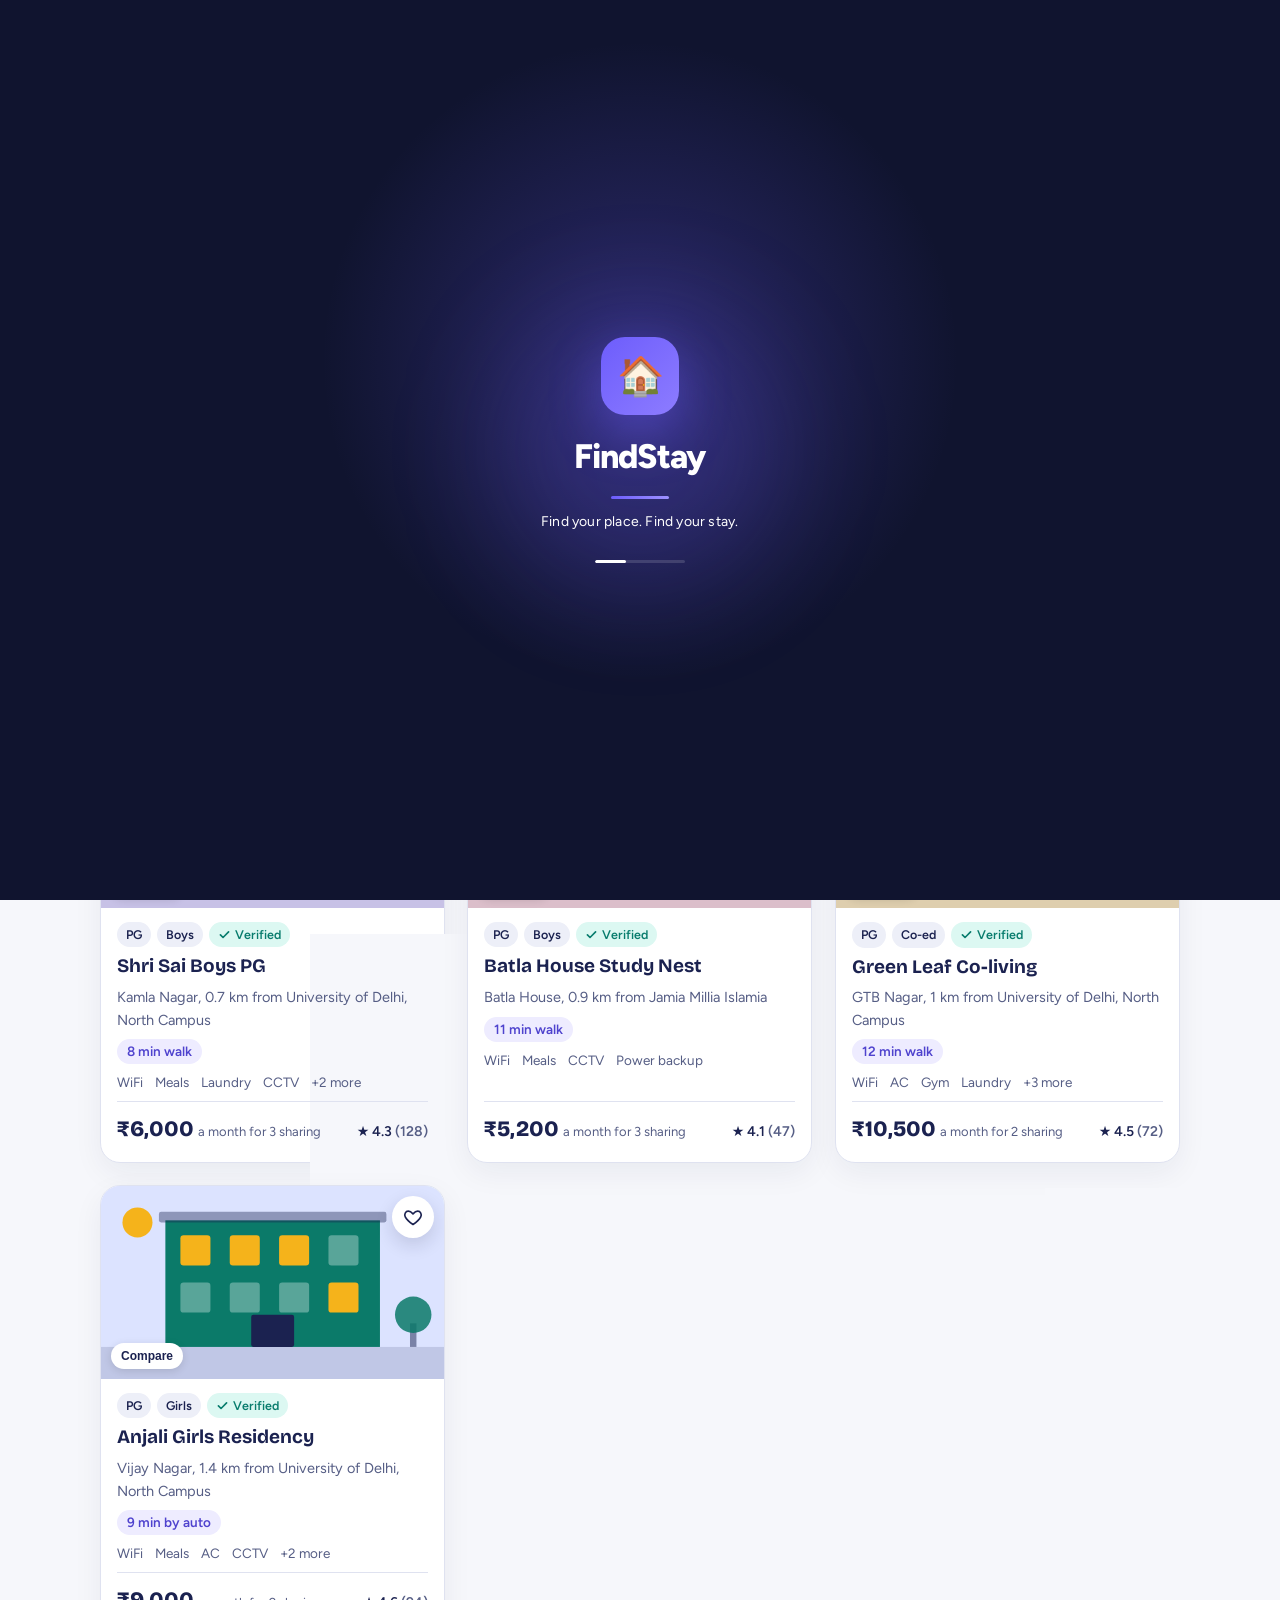
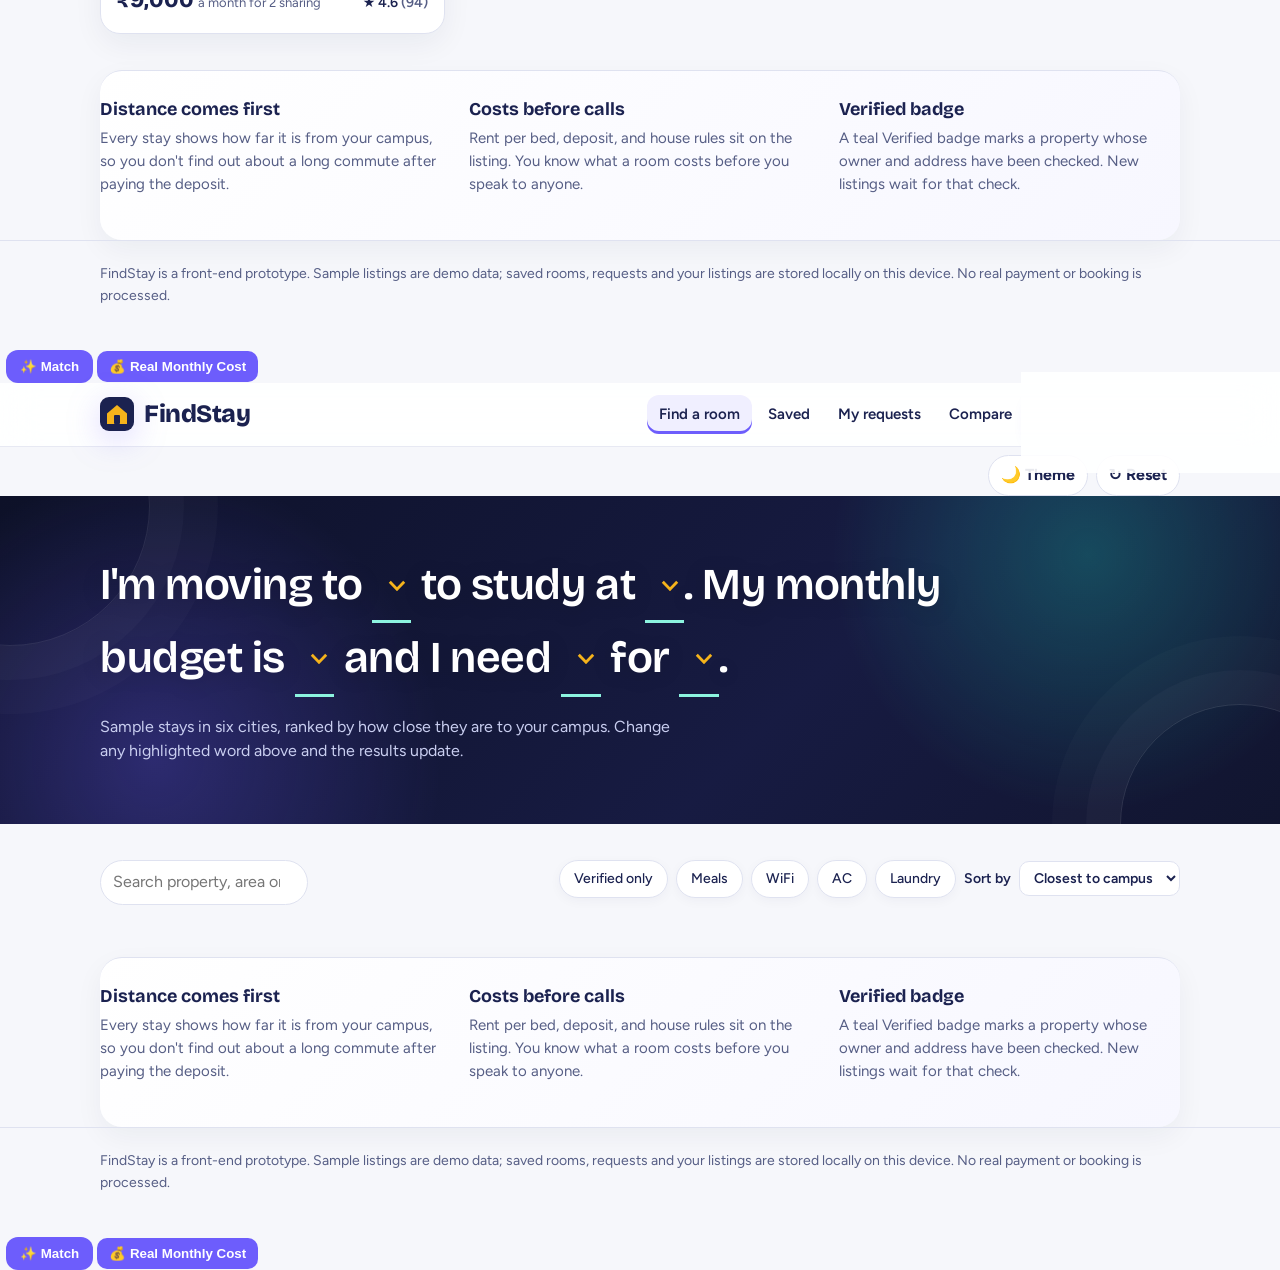
==== commit 53aeaa87: "Clean up HTML head section Removed unnecessary meta tags and title from the head section." ====
--- a/index.html
+++ b/index.html
@@ -1,13 +1,4 @@
-<!DOCTYPE html>
-<html lang="en">
-<head>
-<meta charset="utf-8">
-<meta name="viewport" content="width=device-width, initial-scale=1, viewport-fit=cover">
-<title>FindStay — PG, Hostel & Student Stay</title>
-  <meta name="theme-color" content="#1B2250">
-  <meta name="description" content="Find, save, compare and request PG or hostel rooms near your college.">
-  <link rel="manifest" href="manifest.webmanifest">
-<link rel="preconnect" href="https://fonts.googleapis.com">
+
 <link rel="preconnect" href="https://fonts.gstatic.com" crossorigin>
 <link href="https://fonts.googleapis.com/css2?family=Bricolage+Grotesque:opsz,wght@12..96,500..800&family=Figtree:wght@400..700&display=swap" rel="stylesheet">
 <style>
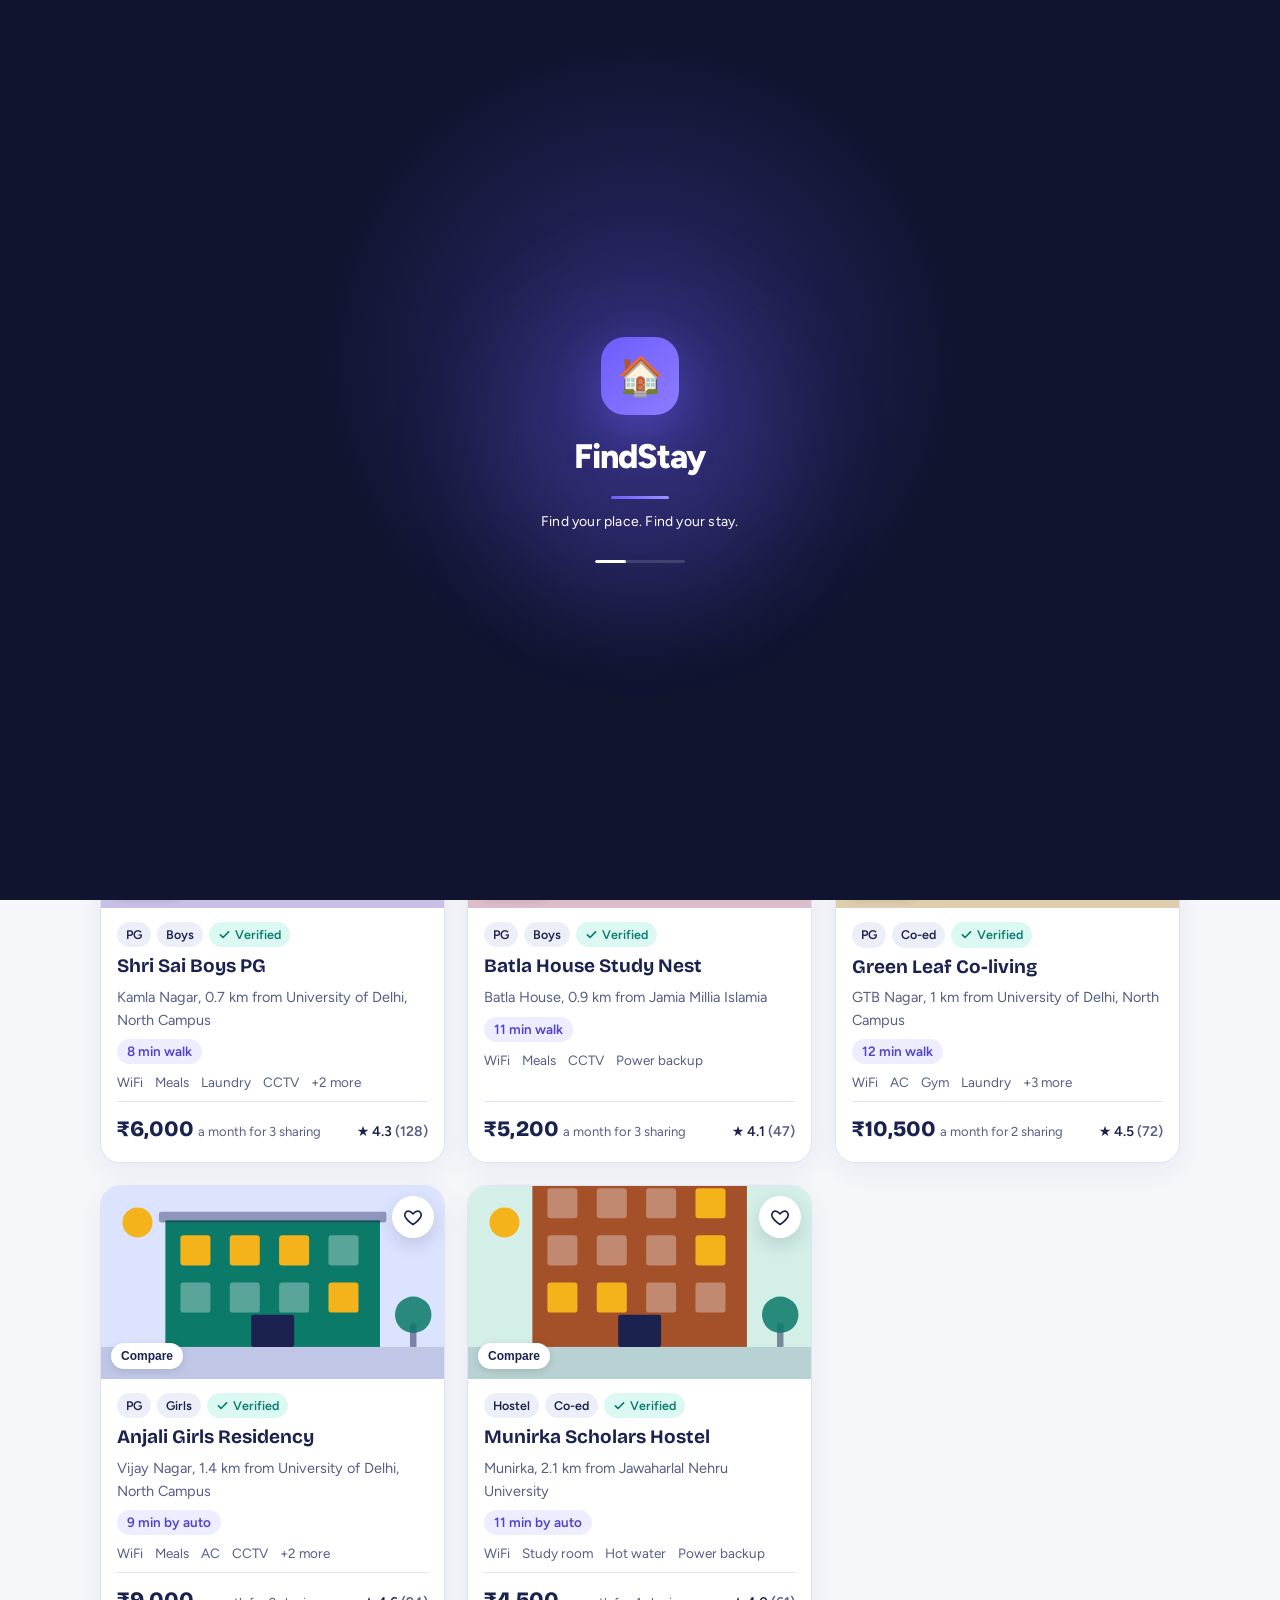
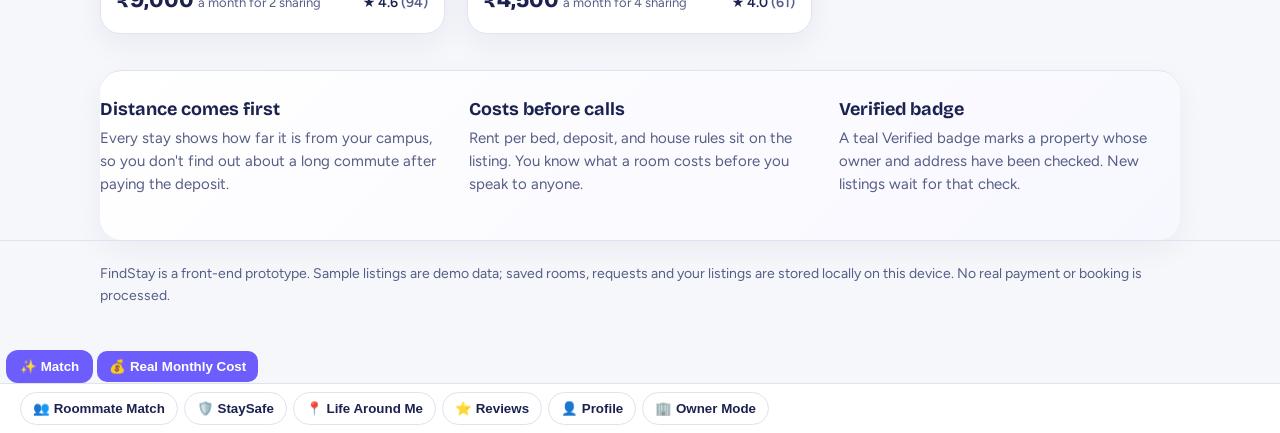
==== commit b676dcf4: "Add files via upload" ====
--- a/index.html
+++ b/index.html
@@ -1,4 +1,13 @@
-
+<!DOCTYPE html>
+<html lang="en">
+<head>
+<meta charset="utf-8">
+<meta name="viewport" content="width=device-width, initial-scale=1, viewport-fit=cover">
+<title>FindStay — PG, Hostel & Student Stay</title>
+  <meta name="theme-color" content="#1B2250">
+  <meta name="description" content="Find, save, compare and request PG or hostel rooms near your college.">
+  <link rel="manifest" href="manifest.webmanifest">
+<link rel="preconnect" href="https://fonts.googleapis.com">
 <link rel="preconnect" href="https://fonts.gstatic.com" crossorigin>
 <link href="https://fonts.googleapis.com/css2?family=Bricolage+Grotesque:opsz,wght@12..96,500..800&family=Figtree:wght@400..700&display=swap" rel="stylesheet">
 <style>
@@ -311,7 +320,10 @@
 }
 </style>
 
-</head>
+<style id="fs-final-upgrade-css">
+.fs-bottom{position:fixed;left:12px;right:12px;bottom:12px;z-index:80;display:none;background:rgba(255,255,255,.96);backdrop-filter:blur(16px);border:1px solid #dfe2f0;border-radius:20px;padding:7px;box-shadow:0 14px 40px rgba(20,24,55,.18);grid-template-columns:repeat(5,1fr);gap:4px}.fs-bottom button{border:0;background:transparent;border-radius:14px;padding:8px 4px;font:700 11px Figtree;color:#1b2250}.fs-bottom button.active{background:#eeecff;color:#4f43ce}.fs-hub{padding:22px 0 100px}.fs-hub-grid{display:grid;grid-template-columns:repeat(2,minmax(0,1fr));gap:16px}.fs-panel{background:var(--surface,#fff);border:1px solid var(--line,#dfe2f0);border-radius:18px;padding:18px;box-shadow:0 10px 28px rgba(25,31,65,.06)}.fs-panel h3{margin:0 0 6px}.fs-panel p{color:var(--muted,#565e85);font-size:14px}.fs-toolbar{display:flex;gap:8px;flex-wrap:wrap;margin:12px 0}.fs-toolbar input,.fs-toolbar select{flex:1;min-width:150px}.fs-map{height:330px;border-radius:18px;position:relative;overflow:hidden;background:linear-gradient(25deg,#dcefdc 0 28%,#eef2f7 28% 54%,#d9e8f5 54% 57%,#eef2f7 57%);border:1px solid var(--line)}.fs-map:before,.fs-map:after{content:"";position:absolute;background:rgba(255,255,255,.95);box-shadow:0 0 0 1px #d5dbe8}.fs-map:before{width:120%;height:10px;left:-10%;top:48%;transform:rotate(-18deg)}.fs-map:after{width:10px;height:120%;left:58%;top:-10%;transform:rotate(28deg)}.fs-pin{position:absolute;z-index:2;width:34px;height:34px;border-radius:50% 50% 50% 0;transform:rotate(-45deg);background:#6d5dfc;color:#fff;display:grid;place-items:center;font-weight:900;box-shadow:0 5px 12px rgba(77,63,227,.35)}.fs-pin span{transform:rotate(45deg);font-size:12px}.fs-pin:nth-child(1){left:18%;top:28%}.fs-pin:nth-child(2){left:42%;top:58%}.fs-pin:nth-child(3){left:68%;top:35%}.fs-pin:nth-child(4){left:78%;top:68%}.fs-kpis{display:grid;grid-template-columns:repeat(4,1fr);gap:10px;margin:12px 0}.fs-kpi{background:#f5f6fb;border-radius:12px;padding:10px}.fs-kpi strong{display:block;font-size:20px}.fs-login{max-width:520px;margin:0 auto}.fs-login-tabs{display:flex;gap:6px;margin-bottom:12px}.fs-login-tabs button{flex:1}.fs-secure{display:grid;grid-template-columns:repeat(2,1fr);gap:10px}.fs-mini{font-size:12px;color:var(--muted)}
+@media(max-width:700px){.fs-bottom{display:grid}.fs-hub{padding-bottom:100px}.fs-hub-grid{grid-template-columns:1fr}.fs-kpis{grid-template-columns:repeat(2,1fr)}.fs-secure{grid-template-columns:1fr}}
+</style></head>
 <body>
 
 <header class="top">
@@ -326,6 +338,7 @@
       <button type="button" data-view="requests">My requests<span class="count-badge" id="cReq" hidden></span></button>
       <button type="button" data-view="compare">Compare<span class="count-badge" id="cCompare" hidden></span></button>
       <button type="button" class="cta" data-view="list">List your property</button>
+      <button type="button" data-view="about">About</button>
     </nav>
   </div>
 </header>
@@ -516,6 +529,23 @@
       <div class="stack" id="mine"></div>
     </div>
   </section>
+<section id="view-about" hidden>
+  <div class="wrap narrow">
+    <h2 class="page-title">About FindStay</h2>
+    <p class="lede">A student-first place to discover PGs, hostels and co-living stays near your college.</p>
+    <div class="trust" style="margin-top:20px;">
+      <div><h3>🎯 Our Mission</h3><p>Make student accommodation easier to discover, compare and request — with rent, distance, amenities and verification visible before you contact an owner.</p></div>
+      <div><h3>🚀 Our Vision</h3><p>Build a trusted student-stay platform where students can find a suitable room and property owners can reach students searching nearby.</p></div>
+      <div><h3>🧑‍🎓 Student-first</h3><p>Save rooms, compare up to three stays, send requests, manage your listings and find a compatible roommate from one app.</p></div>
+    </div>
+    <div class="actions" style="margin:24px 0 44px;">
+      <button type="button" class="btn" data-view="find">Find a room</button>
+      <button type="button" class="btn ghost" data-view="requests">My requests</button>
+      <button type="button" class="btn ghost" id="aboutRoommateBtn">👥 Roommate Match</button>
+    </div>
+  </div>
+</section>
+
 </main>
 
 <footer>
@@ -2541,2557 +2571,73 @@
 
 })();
 </script>
-<!DOCTYPE html>
-<html lang="en">
-<head>
-<meta charset="utf-8">
-<meta name="viewport" content="width=device-width, initial-scale=1, viewport-fit=cover">
-<title>FindStay — PG, Hostel & Student Stay</title>
-  <meta name="theme-color" content="#1B2250">
-  <meta name="description" content="Find, save, compare and request PG or hostel rooms near your college.">
-  <link rel="manifest" href="manifest.webmanifest">
-<link rel="preconnect" href="https://fonts.googleapis.com">
-<link rel="preconnect" href="https://fonts.gstatic.com" crossorigin>
-<link href="https://fonts.googleapis.com/css2?family=Bricolage+Grotesque:opsz,wght@12..96,500..800&family=Figtree:wght@400..700&display=swap" rel="stylesheet">
-<style>
-:root{
-  --bg:#F5F6FB; --surface:#FFFFFF; --ink:#1B2250; --muted:#565E85; --line:#DFE2F0;
-  --accent:#F5B31B; --accent-ink:#231800; --ok:#0B7A69; --ok-bg:#DDF3EE; --chip-bg:#EDEFF8;
-  --danger:#B3261E; --focus:#2B5BFF; --hero-bg:#1B2250;
-  box-sizing:border-box;
-  padding-top:env(safe-area-inset-top,0px);
-  padding-bottom:env(safe-area-inset-bottom,0px);
-}
-@media (prefers-color-scheme: dark){
-  :root:not([data-theme="light"]){
-    --bg:#0E1128; --surface:#171B3A; --ink:#EAEDFF; --muted:#A3AAD3; --line:#2A3063;
-    --ok:#5FD6C0; --ok-bg:#12332F; --chip-bg:#232853; --danger:#FF8A80; --focus:#8FB0FF; --hero-bg:#1B2250;
-  }
-}
-:root[data-theme="dark"]{
-  --bg:#0E1128; --surface:#171B3A; --ink:#EAEDFF; --muted:#A3AAD3; --line:#2A3063;
-  --ok:#5FD6C0; --ok-bg:#12332F; --chip-bg:#232853; --danger:#FF8A80; --focus:#8FB0FF; --hero-bg:#1B2250;
-}
-html{scroll-padding-top:env(safe-area-inset-top,0px)}
-*,*::before,*::after{box-sizing:border-box}
-[hidden]{display:none !important}
-body{margin:0;background:var(--bg);color:var(--ink);font:16px/1.55 'Figtree',system-ui,-apple-system,'Segoe UI',Roboto,sans-serif;-webkit-text-size-adjust:100%}
-h1,h2,h3{font-family:'Bricolage Grotesque','Figtree',system-ui,sans-serif;line-height:1.2;margin:0}
-p{margin:0}
-.wrap{width:100%;max-width:1120px;margin:0 auto;padding:0 20px}
-.narrow{max-width:760px}
-.muted{color:var(--muted)}
-.sr-only{position:absolute;width:1px;height:1px;overflow:hidden;clip:rect(0 0 0 0);white-space:nowrap}
-:focus-visible{outline:3px solid var(--focus);outline-offset:2px}
-
-/* header */
-.top{background:var(--surface);border-bottom:1px solid var(--line)}
-.top-row{display:flex;flex-wrap:wrap;align-items:center;justify-content:space-between;gap:8px 16px;padding-top:12px;padding-bottom:12px}
-.brand{display:inline-flex;align-items:center;gap:10px;color:var(--ink);text-decoration:none;font-family:'Bricolage Grotesque',system-ui,sans-serif;font-weight:800;font-size:24px;letter-spacing:-.02em}
-.nav{display:flex;flex-wrap:wrap;gap:4px;align-items:center}
-.nav button{background:none;border:0;font:inherit;font-weight:600;font-size:15px;color:var(--ink);padding:8px 12px;border-radius:8px;cursor:pointer}
-.nav button[aria-current="page"]{box-shadow:inset 0 -3px 0 var(--accent)}
-.nav button.cta{background:var(--accent);color:var(--accent-ink);margin-left:6px}
-.nav button.cta[aria-current="page"]{box-shadow:0 0 0 3px var(--surface),0 0 0 5px var(--ink)}
-.count-badge{display:inline-block;min-width:20px;padding:0 6px;margin-left:4px;border-radius:999px;background:var(--ink);color:var(--bg);font-size:12px;line-height:20px;text-align:center}
-@media (max-width:640px){
-  .nav{width:100%;flex-wrap:nowrap;overflow-x:auto}
-  .nav button{white-space:nowrap}
-}
-
-/* hero */
-.hero{background:var(--hero-bg);color:#fff;padding:40px 0 48px}
-.sentence{font-family:'Bricolage Grotesque','Figtree',system-ui,sans-serif;font-weight:600;font-size:clamp(24px,4.6vw,44px);line-height:1.6;letter-spacing:-.01em;max-width:21em;margin:0}
-.sentence select{font:inherit;color:var(--accent);background:transparent url("data:image/svg+xml,%3Csvg xmlns='http://www.w3.org/2000/svg' viewBox='0 0 10 6'%3E%3Cpath d='M1 1l4 4 4-4' fill='none' stroke='%23F5B31B' stroke-width='1.6'/%3E%3C/svg%3E") no-repeat right .12em center/.42em;border:0;border-bottom:3px solid var(--accent);border-radius:0;padding:0 .8em 0 .1em;max-width:100%;width:auto;cursor:pointer;-webkit-appearance:none;appearance:none}
-.sentence select:focus-visible{outline:3px solid #fff;outline-offset:4px;border-radius:4px}
-.hero-sub{margin-top:18px;color:#C9CEF0;font-size:16px;max-width:36em}
-select option{color:var(--ink);background:var(--surface);font:16px 'Figtree',system-ui,sans-serif}
-
-/* toolbar */
-.toolbar{display:flex;flex-wrap:wrap;gap:14px 20px;align-items:center;justify-content:space-between;padding:28px 0 16px}
-.toolbar h2{font-size:24px}
-.filters{display:flex;flex-wrap:wrap;gap:8px;align-items:center}
-.chip{border:1.5px solid var(--line);background:var(--surface);color:var(--ink);padding:7px 14px;border-radius:999px;font:inherit;font-size:14px;font-weight:500;cursor:pointer}
-.chip[aria-pressed="true"]{background:var(--ink);color:var(--bg);border-color:var(--ink)}
-.sortbox{display:flex;align-items:center;gap:8px;font-size:14px;font-weight:600}
-.sortbox select{width:auto;padding:7px 10px;font-size:14px}
-
-/* cards */
-.grid{display:grid;grid-template-columns:repeat(auto-fill,minmax(290px,1fr));gap:20px;padding-bottom:36px}
-.card{position:relative;background:var(--surface);border:1px solid var(--line);border-radius:14px;overflow:hidden;display:flex;flex-direction:column}
-.card:hover{border-color:var(--muted)}
-.card:has(.card-link:focus-visible){outline:3px solid var(--focus);outline-offset:2px}
-.thumb{position:relative;background:#DCE3FF}
-.thumb svg{display:block;width:100%;height:auto}
-.heart{position:absolute;top:10px;right:10px;z-index:2;width:38px;height:38px;border-radius:50%;border:0;background:#fff;color:#1B2250;display:grid;place-items:center;cursor:pointer}
-.heart svg{width:20px;height:20px}
-.mine-tag{position:absolute;left:10px;top:10px;background:var(--accent);color:var(--accent-ink);font-size:12px;font-weight:700;padding:3px 10px;border-radius:999px}
-.card-body{padding:14px 16px 16px;display:flex;flex-direction:column;gap:8px;flex:1}
-.tags{display:flex;flex-wrap:wrap;gap:6px}
-.tag{display:inline-flex;align-items:center;gap:4px;background:var(--chip-bg);color:var(--ink);font-size:12.5px;font-weight:600;padding:3px 9px;border-radius:6px}
-.tag.ok{background:var(--ok-bg);color:var(--ok)}
-.tag svg{width:13px;height:13px}
-.card h3{font-size:19px}
-.card-link{all:unset;cursor:pointer}
-.card-link::after{content:"";position:absolute;inset:0}
-.where{font-size:14.5px;color:var(--muted)}
-.walk{display:inline-block;align-self:flex-start;font-size:13.5px;font-weight:600;background:var(--accent);color:var(--accent-ink);padding:2px 10px;border-radius:999px}
-.amen{display:flex;flex-wrap:wrap;gap:6px 12px;font-size:13.5px;color:var(--muted)}
-.card-foot{margin-top:auto;padding-top:10px;border-top:1px solid var(--line);display:flex;justify-content:space-between;align-items:baseline;gap:10px}
-.price{font-family:'Bricolage Grotesque',system-ui,sans-serif;font-weight:800;font-size:22px}
-.per{font-size:13px;color:var(--muted)}
-.rating{font-size:14px;font-weight:600;white-space:nowrap}
-
-.empty{grid-column:1/-1;text-align:center;padding:48px 20px;border:1.5px dashed var(--line);border-radius:14px;background:var(--surface)}
-.empty h3{font-size:22px;margin-bottom:8px}
-.empty p{color:var(--muted);margin-bottom:16px}
-
-/* trust strip */
-.trust{display:grid;grid-template-columns:repeat(auto-fit,minmax(240px,1fr));gap:28px;padding:28px 0 44px;border-top:1px solid var(--line)}
-.trust h3{font-size:18px;margin-bottom:6px}
-.trust p{color:var(--muted);font-size:15px}
-
-/* buttons */
-.btn{display:inline-flex;align-items:center;justify-content:center;gap:8px;font:inherit;font-weight:700;font-size:15.5px;padding:11px 20px;border-radius:10px;border:2px solid var(--accent);background:var(--accent);color:var(--accent-ink);cursor:pointer;text-decoration:none}
-.btn.ghost{background:transparent;color:var(--ink);border-color:var(--line)}
-.btn.small{padding:6px 12px;font-size:14px}
-.btn.danger{background:transparent;color:var(--danger);border-color:var(--line)}
-
-/* forms */
-.page-title{font-size:clamp(28px,5vw,38px);padding-top:36px}
-.lede{color:var(--muted);margin:10px 0 24px;max-width:36em}
-.form-grid{display:grid;grid-template-columns:1fr 1fr;gap:16px 18px}
-@media (max-width:600px){.form-grid{grid-template-columns:1fr}}
-.field{display:flex;flex-direction:column;gap:6px}
-.field.full{grid-column:1/-1}
-.field label,.field .lbl{font-weight:600;font-size:14px}
-input,select,textarea{font:inherit;font-size:16px;padding:11px 12px;border:1.5px solid var(--line);border-radius:10px;background:var(--surface);color:var(--ink);width:100%}
-textarea{min-height:88px;resize:vertical}
-input[aria-invalid="true"],select[aria-invalid="true"]{border-color:var(--danger)}
-.err{color:var(--danger);font-size:13.5px}
-.err:empty{display:none}
-.hint{font-size:13.5px;color:var(--muted)}
-.checks{display:grid;grid-template-columns:repeat(auto-fill,minmax(150px,1fr));gap:8px 14px}
-.check{display:flex;align-items:center;gap:8px;font-weight:500;font-size:15px}
-.check input{width:auto}
-fieldset{border:0;padding:0;margin:0}
-.notice{background:var(--ok-bg);color:var(--ink);border-left:4px solid var(--ok);padding:14px 16px;border-radius:8px;margin-bottom:22px;display:flex;flex-wrap:wrap;gap:10px 16px;align-items:center;justify-content:space-between}
-.section-title{font-size:22px;margin:40px 0 14px}
-
-/* lists of requests and mine */
-.stack{display:grid;gap:14px;padding-bottom:44px}
-.row{display:flex;flex-wrap:wrap;justify-content:space-between;gap:12px 20px;background:var(--surface);border:1px solid var(--line);border-radius:12px;padding:16px 18px}
-.row h3{font-size:19px;margin-bottom:4px}
-.row .side{display:flex;flex-direction:column;align-items:flex-start;gap:8px}
-
-/* dialog */
-dialog{border:0;padding:0;border-radius:18px;width:min(720px,calc(100% - 24px));max-height:calc(100vh - 24px);max-height:calc(100dvh - 24px);background:var(--surface);color:var(--ink);box-shadow:0 24px 80px rgba(0,0,0,.4)}
-dialog::backdrop{background:rgba(14,17,40,.62)}
-dialog[open]{animation:pop .18s ease-out}
-@keyframes pop{from{opacity:0;transform:translateY(10px)}to{opacity:1;transform:none}}
-.dlg-head{position:sticky;top:0;z-index:3;display:flex;justify-content:space-between;align-items:center;gap:12px;background:var(--surface);padding:12px 16px 12px 22px;border-bottom:1px solid var(--line)}
-.dlg-head h2{font-size:20px}
-.dlg-thumb svg{display:block;width:100%;height:230px}
-.dlg-body{padding:20px 22px 26px;display:grid;gap:14px}
-.dlg-body h3{font-size:17px;margin-top:8px}
-.opts{display:grid;gap:8px}
-.opt{display:flex;align-items:center;gap:12px;padding:12px 14px;border:1.5px solid var(--line);border-radius:10px;cursor:pointer;font-weight:500}
-.opt:has(input:checked){border-color:var(--ink);background:var(--chip-bg)}
-.opt input{width:auto}
-.opt strong{margin-left:auto}
-.movein{background:var(--chip-bg);padding:12px 14px;border-radius:10px;font-size:15px}
-.ticks{list-style:none;padding:0;margin:0;display:grid;grid-template-columns:repeat(auto-fill,minmax(170px,1fr));gap:6px 14px}
-.ticks li{display:flex;gap:8px;align-items:center;font-size:15px}
-.ticks svg{width:16px;height:16px;color:var(--ok);flex:none}
-.rules{margin:0;padding-left:20px;display:grid;gap:4px;font-size:15px}
-.actions{display:flex;flex-wrap:wrap;gap:10px;margin-top:6px}
-.summary{background:var(--chip-bg);border-radius:10px;padding:12px 14px;font-size:15px}
-.backlink{background:none;border:0;padding:0;font:inherit;font-weight:600;color:var(--ink);text-decoration:underline;cursor:pointer;justify-self:start}
-.done{text-align:left}
-.done .big{font-family:'Bricolage Grotesque',system-ui,sans-serif;font-weight:800;font-size:28px}
-.reqid{display:inline-block;font-weight:700;background:var(--accent);color:var(--accent-ink);padding:2px 10px;border-radius:6px}
-
-.toast{position:fixed;left:50%;bottom:calc(20px + env(safe-area-inset-bottom,0px));transform:translate(-50%,20px);opacity:0;pointer-events:none;background:var(--ink);color:var(--bg);padding:10px 18px;border-radius:10px;font-weight:600;font-size:15px;z-index:50;transition:opacity .2s,transform .2s}
-.toast.show{opacity:1;transform:translate(-50%,0)}
-footer{border-top:1px solid var(--line);padding:22px 0 36px;font-size:14px;color:var(--muted)}
-@media (prefers-reduced-motion:reduce){
-  dialog[open]{animation:none}
-  .toast{transition:none}
-}
-
-/* FindStay upgrade layer */
-.app-tools{display:flex;justify-content:flex-end;gap:8px;padding-top:8px;padding-bottom:0}
-.tool-btn{border:1px solid var(--line);background:var(--surface);color:var(--ink);border-radius:999px;padding:7px 12px;font:inherit;font-weight:700;cursor:pointer}
-.quick-search{margin-top:8px;max-width:420px}
-.quick-search input{padding:9px 12px;border-radius:999px}
-.compare-mini{position:absolute;left:10px;bottom:10px;z-index:2;border:0;background:var(--surface);color:var(--ink);border-radius:999px;padding:6px 10px;font-size:12px;font-weight:800;cursor:pointer;box-shadow:0 2px 8px rgba(0,0,0,.12)}
-.compare-mini:hover{transform:translateY(-1px)}
-.compare-bar{position:sticky;bottom:12px;z-index:20;margin:0 0 24px;padding:12px 14px;background:var(--ink);color:var(--bg);border-radius:14px;display:flex;flex-wrap:wrap;align-items:center;gap:8px 12px;box-shadow:0 12px 35px rgba(0,0,0,.2)}
-.compare-bar .btn{margin-left:auto}
-.compare-grid{display:grid;grid-template-columns:repeat(auto-fit,minmax(280px,1fr));gap:16px;padding:12px 0 44px}
-.compare-card{background:var(--surface);border:1px solid var(--line);border-radius:14px;overflow:hidden}
-.compare-img svg{display:block;width:100%;height:auto}
-.compare-body{padding:16px}
-.compare-body h3{font-size:20px;margin-bottom:4px}
-.compare-body dl{display:grid;gap:8px;margin:16px 0}
-.compare-body dl>div{display:grid;grid-template-columns:110px 1fr;gap:10px;border-top:1px solid var(--line);padding-top:8px}
-.compare-body dt{font-size:13px;color:var(--muted);font-weight:700}
-.compare-body dd{margin:0;font-size:14px;font-weight:600}
-@media (max-width:640px){
-  .app-tools{justify-content:stretch}
-  .tool-btn{flex:1}
-  .quick-search{max-width:none}
-  .compare-bar{bottom:6px}
-  .compare-bar .btn{margin-left:0}
-}
-
+<script>
+(function(){
+  document.addEventListener('click', function(e){
+    var b=e.target.closest('#aboutRoommateBtn');
+    if(b){
+      var rm=document.getElementById('fsRoommateBtn');
+      if(rm) rm.click();
+    }
+  });
+})();
+</script>
+
+<style id="findstay-complete-upgrade">
+.fs-newnav{display:flex;gap:6px;overflow-x:auto;padding:8px 20px;border-top:1px solid var(--line);background:var(--surface)}
+.fs-newnav button{white-space:nowrap;border:1px solid var(--line);background:var(--surface);color:var(--ink);padding:8px 12px;border-radius:999px;font-weight:700;cursor:pointer}.fs-newnav button.active{background:var(--ink);color:var(--bg)}
+.fs-panel{padding:26px 0 46px}.fs-grid{display:grid;grid-template-columns:repeat(auto-fit,minmax(260px,1fr));gap:16px}.fs-card{background:var(--surface);border:1px solid var(--line);border-radius:18px;padding:18px;box-shadow:0 8px 25px rgba(20,25,60,.06)}.fs-card h3{margin-bottom:6px}.fs-muted{color:var(--muted)}.fs-score{font-size:30px;font-weight:900}.fs-progress{height:9px;background:var(--line);border-radius:99px;overflow:hidden;margin:7px 0 14px}.fs-progress i{display:block;height:100%;background:linear-gradient(90deg,#6d5dfc,#19c7b1)}.fs-chips{display:flex;flex-wrap:wrap;gap:7px;margin-top:10px}.fs-chip{padding:5px 9px;border-radius:999px;background:var(--chip-bg);font-size:13px;font-weight:650}.fs-actions{display:flex;flex-wrap:wrap;gap:8px;margin-top:14px}.fs-actions button{border:0;border-radius:10px;padding:10px 13px;font-weight:800;cursor:pointer;background:var(--accent);color:#fff}.fs-actions .secondary{background:var(--chip-bg);color:var(--ink)}.fs-photo{height:150px;border-radius:14px;background:linear-gradient(135deg,#e9e8ff,#dff8f3);display:grid;place-items:center;font-size:48px;margin-bottom:14px}.fs-detail{display:grid;grid-template-columns:1.3fr 1fr;gap:18px}.fs-list{display:grid;gap:8px;margin:10px 0}.fs-list div{display:flex;justify-content:space-between;gap:12px;border-bottom:1px solid var(--line);padding:8px 0}.fs-safe{border-left:4px solid #19c7b1;background:var(--ok-bg);padding:14px;border-radius:10px}.fs-review{padding:12px 0;border-top:1px solid var(--line)}.fs-stars{letter-spacing:2px}.fs-form{display:grid;grid-template-columns:repeat(2,minmax(0,1fr));gap:12px}.fs-form .full{grid-column:1/-1}@media(max-width:700px){.fs-detail,.fs-form{grid-template-columns:1fr}}
 </style>
-
-<style id="findstay-logo-style">
-.f-logo{
-  width:34px;height:34px;border-radius:11px;
-  display:inline-flex;align-items:center;justify-content:center;
-  font-weight:900;font-size:21px;line-height:1;
-  color:#fff;background:linear-gradient(135deg,#111827,#4f46e5);
-  box-shadow:0 5px 16px rgba(79,70,229,.28);
-  letter-spacing:-1px;
-}
-@media (max-width:600px){
-  .f-logo{width:31px;height:31px;border-radius:10px;font-size:19px}
-}
-</style>
-
-<style id="findstay-visual-v2">
-:root{--accent:#6d5dfc;--accent-2:#19c7b1;--hero-bg:#10142f;--bg:#f6f7fb}
-body{background:radial-gradient(circle at 8% 4%,rgba(109,93,252,.08),transparent 24rem),radial-gradient(circle at 94% 18%,rgba(25,199,177,.07),transparent 22rem),var(--bg)}
-.top{position:sticky;top:0;z-index:20;background:rgba(255,255,255,.9);backdrop-filter:blur(18px);border-bottom:1px solid rgba(225,228,240,.8)}
-.brand{font-size:25px}.brand svg{filter:drop-shadow(0 8px 16px rgba(109,93,252,.25))}
-.nav button{border-radius:12px;transition:.18s ease}.nav button:hover{background:#f0efff;transform:translateY(-1px)}
-.nav button[aria-current="page"]{background:#f0efff;box-shadow:inset 0 -3px 0 var(--accent)}
-.nav button.cta{background:linear-gradient(135deg,#6d5dfc,#4d3fe3);color:#fff;box-shadow:0 8px 20px rgba(77,63,227,.22)}
-.hero{position:relative;overflow:hidden;padding:54px 0 60px;background:radial-gradient(circle at 85% 18%,rgba(25,199,177,.28),transparent 16rem),radial-gradient(circle at 12% 80%,rgba(109,93,252,.3),transparent 18rem),linear-gradient(135deg,#0d1128,#171b42 62%,#11152f)}
-.hero:after{content:"";position:absolute;width:240px;height:240px;border-radius:50%;right:-80px;bottom:-120px;border:1px solid rgba(255,255,255,.12);box-shadow:0 0 0 34px rgba(255,255,255,.025),0 0 0 68px rgba(255,255,255,.018)}
-.sentence{text-shadow:0 3px 22px rgba(0,0,0,.16)}.sentence select{color:#8cf4df;border-bottom-color:#8cf4df}
-.chip{background:#fff;box-shadow:0 3px 12px rgba(31,37,75,.04);transition:.18s ease}.chip:hover{transform:translateY(-1px);border-color:#bdb7ff}
-.chip[aria-pressed="true"]{background:#171b3a;color:#fff;border-color:#171b3a}
-.grid{gap:22px}.card{border-radius:20px;box-shadow:0 10px 30px rgba(25,31,65,.06);transition:transform .22s ease,box-shadow .22s ease,border-color .22s ease}
-.card:hover{transform:translateY(-5px);border-color:#d2cdfd;box-shadow:0 18px 40px rgba(25,31,65,.11)}
-.thumb{background:linear-gradient(135deg,#e9e8ff,#dff8f3)}.thumb svg{transition:transform .35s ease}.card:hover .thumb svg{transform:scale(1.035)}
-.heart{width:42px;height:42px;box-shadow:0 7px 18px rgba(18,24,50,.14);transition:transform .18s ease}.heart:hover{transform:scale(1.06)}
-.tag{border-radius:999px}.tag.ok{background:#dcf8f2;color:#087c6d}.walk{background:#eeecff;color:#4f43ce}
-.trust{border-radius:22px;background:linear-gradient(135deg,#fff,#f7f7ff);box-shadow:0 10px 28px rgba(25,31,65,.05)}
-.empty{border:1px dashed #cfd3e4;border-radius:20px;background:rgba(255,255,255,.72);padding:32px}
-dialog{border:0;border-radius:24px;box-shadow:0 28px 80px rgba(10,14,35,.28)}dialog::backdrop{background:rgba(8,11,28,.58);backdrop-filter:blur(4px)}
-@media(max-width:640px){.hero{padding:38px 0 46px}.sentence{font-size:27px;line-height:1.5}.grid{grid-template-columns:1fr;gap:17px}.card{border-radius:18px}}
-@media(prefers-reduced-motion:reduce){.card,.card:hover,.thumb svg,.nav button,.heart,.btn{transition:none;transform:none}}
-</style>
-
-
-<style id="findstay-motion-v3">
-/* Premium motion layer — features/structure unchanged */
-.hero .wrap{
-  animation:fsHeroIn .65s cubic-bezier(.2,.8,.2,1) both;
-}
-@keyframes fsHeroIn{
-  from{opacity:0;transform:translateY(14px)}
-  to{opacity:1;transform:none}
-}
-.grid .card{
-  animation:fsCardIn .55s cubic-bezier(.2,.8,.2,1) both;
-  animation-delay:calc(var(--card-i,0) * 55ms);
-}
-@keyframes fsCardIn{
-  from{opacity:0;transform:translateY(16px) scale(.985)}
-  to{opacity:1;transform:translateY(0) scale(1)}
-}
-.grid .card:nth-child(1){--card-i:0}.grid .card:nth-child(2){--card-i:1}
-.grid .card:nth-child(3){--card-i:2}.grid .card:nth-child(4){--card-i:3}
-.grid .card:nth-child(5){--card-i:4}.grid .card:nth-child(6){--card-i:5}
-.grid .card:nth-child(7){--card-i:6}.grid .card:nth-child(8){--card-i:7}
-.grid .card:nth-child(n+9){--card-i:8}
-
-.thumb{overflow:hidden}
-.thumb:after{
-  content:"";position:absolute;inset:0;pointer-events:none;
-  background:linear-gradient(105deg,transparent 25%,rgba(255,255,255,.22) 48%,transparent 67%);
-  transform:translateX(-130%);
-  animation:fsShine 5.5s ease-in-out infinite;
-}
-@keyframes fsShine{
-  0%,55%{transform:translateX(-130%)}
-  75%,100%{transform:translateX(130%)}
-}
-.hero:before{
-  content:"";position:absolute;width:280px;height:280px;border-radius:50%;
-  left:-130px;top:-130px;border:1px solid rgba(255,255,255,.09);
-  box-shadow:0 0 0 34px rgba(255,255,255,.025),0 0 0 68px rgba(255,255,255,.018);
-  animation:fsFloat 7s ease-in-out infinite;
-}
-@keyframes fsFloat{
-  0%,100%{transform:translate3d(0,0,0)}
-  50%{transform:translate3d(18px,12px,0)}
-}
-.brand .f-logo{animation:fsLogo 3s ease-in-out infinite}
-@keyframes fsLogo{
-  0%,100%{transform:translateY(0) rotate(0)}
-  50%{transform:translateY(-2px) rotate(-2deg)}
-}
-@media (hover:hover) and (pointer:fine){
-  .card .card-link:hover h3{color:#5b4eea}
-  .tag,.walk{transition:transform .18s ease}
-  .card:hover .tag{transform:translateY(-1px)}
-}
-@media(max-width:640px){
-  .grid{
-    display:flex;
-    overflow-x:auto;
-    scroll-snap-type:x mandatory;
-    gap:15px;
-    padding:4px 4px 28px 2px;
-    scrollbar-width:none;
-  }
-  .grid::-webkit-scrollbar{display:none}
-  .grid .card{
-    flex:0 0 min(88vw,340px);
-    scroll-snap-align:start;
-  }
-}
-@media(prefers-reduced-motion:reduce){
-  .hero .wrap,.grid .card,.thumb:after,.hero:before,.brand .f-logo{
-    animation:none !important;
-  }
-}
-</style>
-
-</head>
-<body>
-
-<header class="top">
-  <div class="wrap top-row">
-    <a class="brand" href="#" data-view="find" aria-label="FindStay home">
-      <svg width="34" height="34" viewBox="0 0 34 34" aria-hidden="true"><rect width="34" height="34" rx="9" fill="#1B2250"/><path d="M7 16.5L17 8l10 8.5V27H7z" fill="#F5B31B"/><rect x="14" y="18" width="6" height="9" rx="1" fill="#1B2250"/></svg>
-      FindStay
-    </a>
-    <nav class="nav" id="nav" aria-label="Main">
-      <button type="button" data-view="find" aria-current="page">Find a room</button>
-      <button type="button" data-view="saved">Saved<span class="count-badge" id="cSaved" hidden></span></button>
-      <button type="button" data-view="requests">My requests<span class="count-badge" id="cReq" hidden></span></button>
-      <button type="button" data-view="compare">Compare<span class="count-badge" id="cCompare" hidden></span></button>
-      <button type="button" class="cta" data-view="list">List your property</button>
-    </nav>
-  </div>
-</header>
-
-<div class="app-tools wrap" aria-label="App tools">
-  <button type="button" class="tool-btn" id="themeBtn" title="Toggle dark mode">🌙 <span>Theme</span></button>
-  <button type="button" class="tool-btn" id="installBtn" hidden title="Install FindStay">📲 <span>Install</span></button>
-  <button type="button" class="tool-btn" id="resetBtn" title="Reset this device's demo data">↻ <span>Reset</span></button>
+<div class="fs-newnav" id="fsNewNav" aria-label="FindStay features">
+<button data-fs-view="roommate">👥 Roommate Match</button><button data-fs-view="safety">🛡️ StaySafe</button><button data-fs-view="around">📍 Life Around Me</button><button data-fs-view="reviews">⭐ Reviews</button><button data-fs-view="profile">👤 Profile</button><button data-fs-view="owner">🏢 Owner Mode</button>
 </div>
-
-<main>
-  <!-- FIND -->
-  <section id="view-find">
-    <div class="hero">
-      <div class="wrap">
-        <h1 class="sr-only">Find a PG or hostel near your college</h1>
-        <div class="sentence" role="group" aria-label="Tell us what you are looking for">
-          I'm moving to
-          <select id="fCity" aria-label="City"></select>
-          to study at
-          <select id="fCollege" aria-label="College"></select>.
-          My monthly budget is
-          <select id="fBudget" aria-label="Monthly budget"></select>
-          and I need
-          <select id="fType" aria-label="PG or hostel"></select>
-          for
-          <select id="fWho" aria-label="Who the room is for"></select>.
-        </div>
-        <p class="hero-sub">Sample stays in six cities, ranked by how close they are to your campus. Change any highlighted word above and the results update.</p>
-      </div>
-    </div>
-
-    <div class="wrap">
-      <div class="toolbar">
-        <div>
-          <h2 id="count" aria-live="polite"></h2>
-          <div class="quick-search">
-            <label class="sr-only" for="quickSearch">Search property, area or college</label>
-            <input id="quickSearch" type="search" placeholder="Search property, area or college…" autocomplete="off">
-          </div>
-        </div>
-        <div class="filters">
-          <div role="group" aria-label="Filters" class="filters">
-            <button type="button" class="chip" data-chip="verified" aria-pressed="false">Verified only</button>
-            <button type="button" class="chip" data-chip="Meals" aria-pressed="false">Meals</button>
-            <button type="button" class="chip" data-chip="WiFi" aria-pressed="false">WiFi</button>
-            <button type="button" class="chip" data-chip="AC" aria-pressed="false">AC</button>
-            <button type="button" class="chip" data-chip="Laundry" aria-pressed="false">Laundry</button>
-          </div>
-          <label class="sortbox">Sort by
-            <select id="fSort">
-              <option value="near">Closest to campus</option>
-              <option value="cheap">Lowest rent</option>
-              <option value="rated">Top rated</option>
-            </select>
-          </label>
-        </div>
-      </div>
-      <div class="grid" id="grid"></div>
-<div id="compareBar" class="compare-bar" hidden></div>
-
-      <div class="trust">
-        <div>
-          <h3>Distance comes first</h3>
-          <p>Every stay shows how far it is from your campus, so you don't find out about a long commute after paying the deposit.</p>
-        </div>
-        <div>
-          <h3>Costs before calls</h3>
-          <p>Rent per bed, deposit, and house rules sit on the listing. You know what a room costs before you speak to anyone.</p>
-        </div>
-        <div>
-          <h3>Verified badge</h3>
-          <p>A teal Verified badge marks a property whose owner and address have been checked. New listings wait for that check.</p>
-        </div>
-      </div>
-    </div>
-  </section>
-
-  <!-- SAVED -->
-  <section id="view-saved" hidden>
-    <div class="wrap">
-      <h2 class="page-title">Saved rooms</h2>
-      <p class="lede">Rooms you saved with the heart. Compare them side by side before you decide.</p>
-      <div class="grid" id="savedGrid"></div>
-    </div>
-  </section>
-
-  <!-- REQUESTS -->
-  <section id="view-requests" hidden>
-    <div class="wrap narrow">
-      <h2 class="page-title">My requests</h2>
-      <p class="lede">Rooms you asked owners about. Owners call within 24 hours to confirm.</p>
-      <div class="stack" id="reqList"></div>
-    </div>
-  </section>
-
-  <!-- COMPARE -->
-  <section id="view-compare" hidden>
-    <div class="wrap">
-      <h2 class="page-title">Compare rooms</h2>
-      <p class="lede">Compare up to three stays. Remove any room when you are done.</p>
-      <div id="compareGrid" class="compare-grid"></div>
-    </div>
-  </section>
-
-  <!-- LIST YOUR PROPERTY -->
-  <section id="view-list" hidden>
-    <div class="wrap narrow">
-      <h2 class="page-title">List your property</h2>
-      <p class="lede">Own a PG or hostel near a college? Add it here and students searching that campus will see it straight away.</p>
-      <div class="notice" id="listDone" hidden></div>
-
-      <form id="ownerForm" novalidate>
-        <div class="form-grid">
-          <div class="field full">
-            <label for="oName">Property name</label>
-            <input id="oName" autocomplete="off" placeholder="For example, Shanti Niwas Boys PG">
-            <div class="err" id="err-oName"></div>
-          </div>
-          <div class="field">
-            <label for="oType">Type</label>
-            <select id="oType"><option>PG</option><option>Hostel</option></select>
-          </div>
-          <div class="field">
-            <label for="oWho">Who can stay</label>
-            <select id="oWho"><option value="Boys">Boys</option><option value="Girls">Girls</option><option value="Any">Boys and girls (co-ed)</option></select>
-          </div>
-          <div class="field">
-            <label for="oCity">City</label>
-            <select id="oCity"></select>
-          </div>
-          <div class="field">
-            <label for="oCollege">Nearest college</label>
-            <select id="oCollege"></select>
-          </div>
-          <div class="field">
-            <label for="oArea">Area or locality</label>
-            <input id="oArea" autocomplete="off" placeholder="For example, Katra">
-            <div class="err" id="err-oArea"></div>
-          </div>
-          <div class="field">
-            <label for="oKm">Distance from college (km)</label>
-            <input id="oKm" type="number" inputmode="decimal" step="0.1" min="0.1" max="30" placeholder="1.2">
-            <div class="err" id="err-oKm"></div>
-          </div>
-          <div class="field">
-            <label for="oShare">Beds per room</label>
-            <select id="oShare"><option value="1">1 (single room)</option><option value="2" selected>2 sharing</option><option value="3">3 sharing</option><option value="4">4 sharing</option></select>
-          </div>
-          <div class="field">
-            <label for="oRent">Rent per bed each month (in rupees)</label>
-            <input id="oRent" type="number" inputmode="numeric" min="500" step="100" placeholder="6000">
-            <div class="err" id="err-oRent"></div>
-          </div>
-          <div class="field">
-            <label for="oDeposit">Refundable deposit (in rupees)</label>
-            <input id="oDeposit" type="number" inputmode="numeric" min="0" step="100" placeholder="6000">
-            <div class="err" id="err-oDeposit"></div>
-          </div>
-          <div class="field full">
-            <span class="lbl" id="amLbl">What's included</span>
-            <div class="checks" id="oAmen" role="group" aria-labelledby="amLbl"></div>
-          </div>
-          <div class="field full">
-            <label for="oNote">About the property (optional)</label>
-            <textarea id="oNote" placeholder="Nearby landmarks, food timings, anything a student should know"></textarea>
-          </div>
-          <div class="field">
-            <label for="oOwner">Your name</label>
-            <input id="oOwner" autocomplete="name">
-            <div class="err" id="err-oOwner"></div>
-          </div>
-          <div class="field">
-            <label for="oPhone">Your mobile number</label>
-            <input id="oPhone" type="tel" inputmode="numeric" maxlength="10" autocomplete="tel-national" placeholder="10-digit number">
-            <div class="err" id="err-oPhone"></div>
-          </div>
-          <div class="field full">
-            <p class="hint">Your number is kept locally in this demo so a future contact/WhatsApp action can use it. It is not uploaded anywhere.</p>
-          </div>
-        </div>
-        <div class="actions" style="margin-top:22px">
-          <button class="btn" type="submit">Publish listing</button>
-        </div>
-      </form>
-
-      <h3 class="section-title">Your listings</h3>
-      <div class="stack" id="mine"></div>
-    </div>
-  </section>
-</main>
-
-<footer>
-  <div class="wrap">FindStay is a front-end prototype. Sample listings are demo data; saved rooms, requests and your listings are stored locally on this device. No real payment or booking is processed.</div>
-</footer>
-
-<dialog id="dlg" aria-labelledby="dlgTitle"><div id="dlgBody"></div></dialog>
-<div class="toast" id="toast" role="status" aria-live="polite"></div>
-
+<section id="fs-roommate" class="fs-panel" hidden><div class="wrap"><h2 class="page-title">Roommate Match</h2><p class="lede">Match by sleep schedule, cleanliness, quiet/social style, smoking, food, study/work style, budget and lifestyle.</p><div class="fs-grid" id="fsRoommates"></div></div></section>
+<section id="fs-safety" class="fs-panel" hidden><div class="wrap"><h2 class="page-title">StaySafe</h2><p class="lede">Safety information for every property, with verification and reporting tools.</p><div class="fs-grid" id="fsSafety"></div></div></section>
+<section id="fs-around" class="fs-panel" hidden><div class="wrap"><h2 class="page-title">Life Around Me</h2><p class="lede">See useful places and distance information around your selected stay.</p><div class="fs-grid" id="fsAround"></div></div></section>
+<section id="fs-reviews" class="fs-panel" hidden><div class="wrap"><h2 class="page-title">Reviews & Ratings</h2><p class="lede">Rating, written reviews and category scores.</p><div class="fs-grid" id="fsReviews"></div></div></section>
+<section id="fs-profile" class="fs-panel" hidden><div class="wrap"><h2 class="page-title">My Profile</h2><p class="lede">Basic profile, preferences, saved rooms, requests and roommate preferences.</p><div id="fsProfile"></div></div></section>
+<section id="fs-owner" class="fs-panel" hidden><div class="wrap"><h2 class="page-title">Owner Mode</h2><p class="lede">Manage properties, requests and property status.</p><div id="fsOwner"></div></div></section>
 <script>
 (function(){
 'use strict';
-
-/* ---------- data ---------- */
-var CITIES = {
-  'Delhi': ['University of Delhi, North Campus','Jawaharlal Nehru University','Jamia Millia Islamia'],
-  'Pune': ['Fergusson College','Savitribai Phule Pune University','COEP Technological University'],
-  'Prayagraj': ['University of Allahabad','MNNIT Allahabad'],
-  'Kota': ['Rajeev Gandhi Nagar coaching hub','Landmark City coaching hub'],
-  'Bengaluru': ['Indian Institute of Science','Christ University'],
-  'Jaipur': ['University of Rajasthan','Malaviya National Institute of Technology']
-};
-var AMENITIES = ['WiFi','Meals','AC','Laundry','Power backup','Study room','CCTV','Hot water','Gym'];
-
-function mk(id,name,type,who,city,college,area,km,sharing,deposit,amen,verified,rating,reviews){
-  return {id:id,name:name,type:type,for:who,city:city,college:college,area:area,km:km,sharing:sharing,deposit:deposit,amen:amen,verified:verified,rating:rating,reviews:reviews};
-}
-var DU=CITIES.Delhi[0], JNU=CITIES.Delhi[1], JMI=CITIES.Delhi[2];
-var FC=CITIES.Pune[0], SPPU=CITIES.Pune[1], COEP=CITIES.Pune[2];
-var AU=CITIES.Prayagraj[0], MN=CITIES.Prayagraj[1];
-var RGN=CITIES.Kota[0], LMC=CITIES.Kota[1];
-var IISC=CITIES.Bengaluru[0], CHR=CITIES.Bengaluru[1];
-var UOR=CITIES.Jaipur[0], MNIT=CITIES.Jaipur[1];
-
-var SEED = [
-  mk('s1','Shri Sai Boys PG','PG','Boys','Delhi',DU,'Kamla Nagar',0.7,[[2,7500],[3,6000]],7500,['WiFi','Meals','Laundry','CCTV','Hot water','Power backup'],true,4.3,128),
-  mk('s2','Anjali Girls Residency','PG','Girls','Delhi',DU,'Vijay Nagar',1.4,[[1,12000],[2,9000]],9000,['WiFi','Meals','AC','CCTV','Laundry','Hot water'],true,4.6,94),
-  mk('s3','Green Leaf Co-living','PG','Any','Delhi',DU,'GTB Nagar',1.0,[[1,14000],[2,10500]],10500,['WiFi','AC','Gym','Laundry','CCTV','Power backup','Study room'],true,4.5,72),
-  mk('s4','Munirka Scholars Hostel','Hostel','Any','Delhi',JNU,'Munirka',2.1,[[3,5500],[4,4500]],4500,['WiFi','Study room','Hot water','Power backup'],true,4.0,61),
-  mk('s5','Batla House Study Nest','PG','Boys','Delhi',JMI,'Batla House',0.9,[[2,6500],[3,5200]],5200,['WiFi','Meals','CCTV','Power backup'],true,4.1,47),
-
-  mk('s6','Deccan Girls Hostel','Hostel','Girls','Pune',FC,'Deccan Gymkhana',0.5,[[2,8000],[4,6000]],6000,['WiFi','Meals','CCTV','Hot water','Laundry','Study room'],true,4.7,210),
-  mk('s7','Shivajinagar Boys PG','PG','Boys','Pune',FC,'Shivajinagar',1.1,[[2,7000],[3,5800]],7000,['WiFi','Meals','Laundry','Hot water'],true,4.2,88),
-  mk('s8','Aundh Campus Stay','PG','Any','Pune',SPPU,'Aundh',1.8,[[1,11000],[2,8500]],8500,['WiFi','AC','Gym','Laundry','CCTV'],true,4.4,56),
-  mk('s9','Baner Scholars PG','PG','Girls','Pune',SPPU,'Baner',2.6,[[2,8500],[3,7000]],7000,['WiFi','Meals','CCTV','Power backup','Hot water'],false,3.9,23),
-  mk('s10','COEP Engineers Den','Hostel','Boys','Pune',COEP,'Wakdewadi',0.8,[[3,5000],[4,4200]],4200,['WiFi','Study room','Hot water','Power backup','CCTV'],true,4.1,77),
-
-  mk('s11','Katra Vidya Niwas','PG','Boys','Prayagraj',AU,'Katra',0.6,[[2,4500],[3,3500]],3500,['WiFi','Meals','Power backup','Hot water'],true,4.4,102),
-  mk('s12','Colonelganj Girls PG','PG','Girls','Prayagraj',AU,'Colonelganj',0.9,[[1,7000],[2,5000]],5000,['WiFi','Meals','CCTV','Hot water','Power backup'],true,4.5,66),
-  mk('s13','Teliarganj Tech Hostel','Hostel','Boys','Prayagraj',MN,'Teliarganj',2.4,[[3,4000],[4,3200]],3200,['WiFi','Study room','Power backup'],false,3.8,19),
-  mk('s14','Jhalwa Green PG','PG','Any','Prayagraj',MN,'Jhalwa',1.5,[[2,5500],[3,4500]],4500,['WiFi','Meals','Laundry','CCTV','Power backup'],true,4.2,41),
-
-  mk('s15','Focus Boys PG','PG','Boys','Kota',RGN,'Rajeev Gandhi Nagar',0.4,[[1,9000],[2,7000]],7000,['WiFi','Meals','AC','CCTV','Study room','Power backup'],true,4.3,155),
-  mk('s16','Landmark Girls Hostel','Hostel','Girls','Kota',LMC,'Landmark City',0.5,[[2,8500],[3,7500]],7500,['WiFi','Meals','CCTV','Hot water','Study room','Laundry'],true,4.6,183),
-  mk('s17','Talwandi Toppers Stay','PG','Boys','Kota',RGN,'Talwandi',1.6,[[2,6000],[3,5000]],5000,['WiFi','Meals','Power backup','Study room'],true,4.0,52),
-  mk('s18','Kunhadi Budget Hostel','Hostel','Boys','Kota',LMC,'Kunhadi',1.3,[[3,4500],[4,3800]],3800,['WiFi','Meals','Power backup'],false,3.7,15),
-
-  mk('s19','Malleshwaram Scholar Home','PG','Boys','Bengaluru',IISC,'Malleshwaram',1.5,[[2,10500],[3,8500]],17000,['WiFi','Meals','Laundry','CCTV','Hot water','Power backup'],true,4.3,109),
-  mk('s20','Yeshwanthpur Womens PG','PG','Girls','Bengaluru',IISC,'Yeshwanthpur',2.8,[[1,14000],[2,10000]],20000,['WiFi','Meals','AC','CCTV','Laundry','Hot water'],true,4.5,118),
-  mk('s21','Dairy Circle Co-living','PG','Any','Bengaluru',CHR,'Dairy Circle',1.2,[[1,15000],[2,11000]],22000,['WiFi','AC','Gym','Laundry','CCTV','Power backup','Study room'],true,4.4,96),
-  mk('s22','BTM Budget Boys Hostel','Hostel','Boys','Bengaluru',CHR,'BTM Layout',2.2,[[3,6500],[4,5500]],11000,['WiFi','Meals','Hot water','Power backup'],true,4.0,64),
-
-  mk('s23','Jawahar Circle Girls PG','PG','Girls','Jaipur',UOR,'Jawahar Nagar',0.8,[[2,6500],[3,5500]],5500,['WiFi','Meals','CCTV','Hot water','Power backup'],true,4.4,71),
-  mk('s24','Gandhi Nagar Boys Hostel','Hostel','Boys','Jaipur',UOR,'Gandhi Nagar',1.9,[[3,4800],[4,4000]],4000,['WiFi','Study room','Power backup'],true,3.9,38),
-  mk('s25','Malviya Nagar Studio Stay','PG','Any','Jaipur',MNIT,'Malviya Nagar',0.6,[[1,10000],[2,7500]],7500,['WiFi','AC','Laundry','CCTV','Gym','Power backup'],true,4.5,84),
-  mk('s26','Gopalpura Boys PG','PG','Boys','Jaipur',MNIT,'Gopalpura',2.5,[[2,5500],[3,4500]],4500,['WiFi','Meals','Power backup','Hot water'],false,3.8,22)
-];
-
-/* ---------- state ---------- */
-var KEY='thikana-prototype-v1';
-var state = {
-  view:'find',search:'',
-  f:{city:'Delhi',college:'all',budget:0,type:'any',who:'any',amen:[],verified:false,sort:'near'},
-  saved:[],requests:[],custom:[],compare:[],
-  openId:null,dlg:'detail',share:null,lastReq:null
-};
-function load(){
-  try{
-    var raw=localStorage.getItem(KEY);
-    if(raw){var d=JSON.parse(raw);state.saved=d.saved||[];state.requests=d.requests||[];state.custom=d.custom||[];state.compare=d.compare||[];}
-  }catch(e){}
-}
-function persist(){
-  try{localStorage.setItem(KEY,JSON.stringify({saved:state.saved,requests:state.requests,custom:state.custom,compare:state.compare}));}catch(e){}
-}
-
-/* ---------- helpers ---------- */
-var $=function(s,r){return (r||document).querySelector(s);};
-var $$=function(s,r){return Array.prototype.slice.call((r||document).querySelectorAll(s));};
-function esc(s){return String(s).replace(/[&<>"']/g,function(c){return {'&':'&amp;','<':'&lt;','>':'&gt;','"':'&quot;',"'":'&#39;'}[c];});}
-function inr(n){return '\u20B9'+Number(n).toLocaleString('en-IN');}
-function hashId(id){var h=0,s=String(id);for(var i=0;i<s.length;i++){h=(h*31+s.charCodeAt(i))>>>0;}return h;}
-function all(){return SEED.concat(state.custom);}
-function byId(id){return all().filter(function(l){return l.id===id;})[0];}
-function minOpt(l){return l.sharing.slice().sort(function(a,b){return a[1]-b[1];})[0];}
-function occ(n){return n===1?'Single room':n+' sharing';}
-function who(f){return f==='Boys'?'Boys':f==='Girls'?'Girls':'Co-ed';}
-function travel(km){return km<=1.2?Math.round(km*12)+' min walk':Math.round(km*4+3)+' min by auto';}
-function describe(l){
-  if(l.note) return l.note;
-  var food=l.amen.indexOf('Meals')>-1?'Home-style veg meals are included.':'Meals are not included, but tiffin services deliver nearby.';
-  var w=l.for==='Boys'?'boys':l.for==='Girls'?'girls':'boys and girls';
-  return (l.type==='PG'?'A paying-guest home':'A hostel')+' for '+w+', '+l.km+' km from '+l.college+'. '+food;
-}
-function rules(l){
-  var gate=['10 pm','10:30 pm','11 pm'][hashId(l.id)%3];
-  return ['Gate closes at '+gate,'No smoking or alcohol on the property','Visitors are allowed in the common area only','One month notice before moving out','Deposit is refunded after a room check at move-out'];
-}
-function todayISO(){return new Date(Date.now()-new Date().getTimezoneOffset()*60000).toISOString().slice(0,10);}
-function fmtDate(d){try{return new Date(d+'T00:00').toLocaleDateString('en-IN',{day:'numeric',month:'short',year:'numeric'});}catch(e){return d;}}
-
-var ICON={
-  check:'<svg viewBox="0 0 16 16" aria-hidden="true"><path d="M3 8.5l3.2 3.2L13 4.8" fill="none" stroke="currentColor" stroke-width="2" stroke-linecap="round" stroke-linejoin="round"/></svg>',
-  heart:function(on){return '<svg viewBox="0 0 24 24" aria-hidden="true"><path d="M12 21s-7-4.6-9.3-9.1C1.1 8.7 3 5 6.4 5c2 0 3.6 1.1 5.6 3.2C14 6.1 15.6 5 17.6 5 21 5 22.9 8.7 21.3 11.9 19 16.4 12 21 12 21z" fill="'+(on?'#E0335B':'none')+'" stroke="'+(on?'#E0335B':'currentColor')+'" stroke-width="2" stroke-linejoin="round"/></svg>';}
-};
-
-/* generated illustration for each stay */
-function thumb(l){
-  var h=hashId(l.id);
-  var sky=['#DCE3FF','#FFEBBE','#D3EFE8','#FBD9DE','#E4DCFF'][h%5];
-  var wall=['#2B3990','#0B7A69','#A4512A','#553B9E','#1E63A6'][(h>>3)%5];
-  var floors=2+((h>>5)%2), x0=60, bh=floors*44+30, y0=150-bh, win='';
-  for(var r=0;r<floors;r++){
-    for(var c=0;c<4;c++){
-      var lit=(h>>(r*4+c+2))&1;
-      win+='<rect x="'+(x0+14+c*46)+'" y="'+(y0+14+r*44)+'" width="28" height="28" rx="3" fill="'+(lit?'#F5B31B':'#fff')+'" fill-opacity="'+(lit?'1':'.32')+'"/>';
-    }
-  }
-  return '<svg viewBox="0 0 320 180" preserveAspectRatio="xMidYMid slice" aria-hidden="true" focusable="false">'+
-    '<rect width="320" height="180" fill="'+sky+'"/>'+
-    '<circle cx="34" cy="34" r="14" fill="#F5B31B"/>'+
-    '<rect x="0" y="150" width="320" height="30" fill="#1B2250" fill-opacity=".14"/>'+
-    '<rect x="'+x0+'" y="'+y0+'" width="200" height="'+bh+'" fill="'+wall+'"/>'+
-    '<rect x="'+(x0-6)+'" y="'+(y0-8)+'" width="212" height="10" rx="2" fill="#1B2250" fill-opacity=".4"/>'+
-    win+
-    '<rect x="'+(x0+80)+'" y="120" width="40" height="30" rx="2" fill="#1B2250"/>'+
-    '<rect x="288" y="128" width="6" height="22" fill="#1B2250" fill-opacity=".5"/>'+
-    '<circle cx="291" cy="120" r="17" fill="#0B7A69" fill-opacity=".85"/>'+
-  '</svg>';
-}
-
-function verifiedBadge(l){
-  return l.verified?'<span class="tag ok">'+ICON.check+'Verified</span>':'<span class="tag">Awaiting verification</span>';
-}
-function ratingHTML(l){
-  return l.reviews?'\u2605 '+l.rating.toFixed(1)+' <span class="muted">('+l.reviews+')</span>':'<span class="muted">New</span>';
-}
-
-/* ---------- cards ---------- */
-function cardHTML(l){
-  var saved=state.saved.indexOf(l.id)>-1, m=minOpt(l);
-  var am=l.amen.slice(0,4).map(function(a){return '<span>'+esc(a)+'</span>';}).join('');
-  if(l.amen.length>4) am+='<span>+'+(l.amen.length-4)+' more</span>';
-  return '<article class="card">'+
-    '<div class="thumb">'+thumb(l)+
-      '<button type="button" class="heart" data-action="save" data-id="'+l.id+'" aria-pressed="'+saved+'" aria-label="'+(saved?'Remove ':'Save ')+esc(l.name)+(saved?' from saved':'')+'">'+ICON.heart(saved)+'</button><button type="button" class="compare-mini" data-action="compare" data-id="'+l.id+'" aria-label="Compare '+esc(l.name)+'">Compare</button>'+
-      (l.custom?'<span class="mine-tag">Your listing</span>':'')+
-    '</div>'+
-    '<div class="card-body">'+
-      '<div class="tags"><span class="tag">'+l.type+'</span><span class="tag">'+who(l.for)+'</span>'+verifiedBadge(l)+'</div>'+
-      '<h3><button type="button" class="card-link" data-action="open" data-id="'+l.id+'">'+esc(l.name)+'</button></h3>'+
-      '<p class="where">'+esc(l.area)+', '+l.km+' km from '+esc(l.college)+'</p>'+
-      '<span class="walk">'+travel(l.km)+'</span>'+
-      '<div class="amen">'+am+'</div>'+
-      '<div class="card-foot"><div><span class="price">'+inr(m[1])+'</span> <span class="per">a month for '+(m[0]===1?'a single room':m[0]+' sharing')+'</span></div><span class="rating">'+ratingHTML(l)+'</span></div>'+
-    '</div></article>';
-}
-
-/* ---------- find view ---------- */
-function matches(l){
-  var f=state.f;
-  if(l.city!==f.city) return false;
-  if(f.college!=='all' && l.college!==f.college) return false;
-  if(f.budget && minOpt(l)[1]>f.budget) return false;
-  if(f.type!=='any' && l.type!==f.type) return false;
-  if(f.who==='boy' && l.for==='Girls') return false;
-  if(f.who==='girl' && l.for==='Boys') return false;
-  if(f.verified && !l.verified) return false;
-  for(var i=0;i<f.amen.length;i++){ if(l.amen.indexOf(f.amen[i])<0) return false; }
-  return true;
-}
-var SORT={
-  near:function(a,b){return a.km-b.km;},
-  cheap:function(a,b){return minOpt(a)[1]-minOpt(b)[1];},
-  rated:function(a,b){return (b.reviews?b.rating:0)-(a.reviews?a.rating:0);}
-};
-
-function searchMatch(l){
-  var q=(state.search||'').trim().toLowerCase();
-  if(!q) return true;
-  return [l.name,l.area,l.city,l.college,l.type,l.for].join(' ').toLowerCase().indexOf(q)>-1;
-}
-function compareHas(id){return state.compare.indexOf(id)>-1;}
-function toggleCompare(id){
-  var i=state.compare.indexOf(id);
-  if(i>-1){state.compare.splice(i,1);toast('Removed from compare');}
-  else{
-    if(state.compare.length>=3){toast('You can compare up to 3 rooms');return;}
-    state.compare.push(id);toast('Added to compare');
-  }
-  persist(); updateCounts(); renderResults(); renderCompare();
-}
-function renderCompare(){
-  var list=state.compare.map(byId).filter(Boolean);
-  var box=$('#compareGrid');
-  if(!box) return;
-  box.innerHTML=list.length?list.map(function(l){
-    var m=minOpt(l);
-    return '<article class="compare-card">'+
-      '<div class="compare-img">'+thumb(l)+'</div>'+
-      '<div class="compare-body"><h3>'+esc(l.name)+'</h3>'+
-      '<p class="muted">'+esc(l.area)+', '+esc(l.city)+'</p>'+
-      '<dl>'+
-      '<div><dt>Type</dt><dd>'+esc(l.type)+' · '+esc(who(l.for))+'</dd></div>'+
-      '<div><dt>Distance</dt><dd>'+l.km+' km · '+travel(l.km)+'</dd></div>'+
-      '<div><dt>Starting rent</dt><dd>'+inr(m[1])+' / month</dd></div>'+
-      '<div><dt>Deposit</dt><dd>'+inr(l.deposit)+'</dd></div>'+
-      '<div><dt>Rating</dt><dd>'+ratingHTML(l)+'</dd></div>'+
-      '<div><dt>Amenities</dt><dd>'+esc(l.amen.join(', ')||'Not specified')+'</dd></div>'+
-      '</dl>'+
-      '<div class="actions"><button class="btn small" type="button" data-action="open" data-id="'+l.id+'">View</button>'+
-      '<button class="btn danger small" type="button" data-action="compare" data-id="'+l.id+'">Remove</button></div>'+
-      '</div></article>';
-  }).join(''):
-    '<div class="empty"><h3>No rooms to compare</h3><p>Tap Compare on up to three rooms from the search results.</p><button type="button" class="btn" data-view="find">Find a room</button></div>';
-  var bar=$('#compareBar');
-  if(bar){
-    bar.hidden=!list.length;
-    bar.innerHTML=list.length?'<strong>'+list.length+'/3 selected</strong><span>'+list.map(function(l){return esc(l.name);}).join(' · ')+'</span><button type="button" class="btn small" data-view="compare">Open comparison</button><button type="button" class="btn ghost small" data-action="clear-compare">Clear</button>':'';
-  }
-}
-
-function renderResults(){
-  var f=state.f;
-  var list=all().filter(function(l){return matches(l)&&searchMatch(l);}).sort(SORT[f.sort]);
-  var n=list.length;
-  $('#count').textContent=n+(n===1?' stay in ':' stays in ')+f.city+(f.college==='all'?'':', near '+f.college);
-  $('#grid').innerHTML=n?list.map(cardHTML).join(''):
-    '<div class="empty"><h3>No stays match these filters</h3><p>Try a higher budget, a different college, or fewer filters.</p><button type="button" class="btn" data-action="clear">Clear filters</button></div>';
-}
-function fillColleges(sel,city,withAll){
-  var opts=(withAll?'<option value="all">any college in the city</option>':'')+CITIES[city].map(function(c){return '<option value="'+esc(c)+'">'+esc(c)+'</option>';}).join('');
-  sel.innerHTML=opts;
-}
-function syncControls(){
-  var f=state.f;
-  $('#fCity').value=f.city;
-  fillColleges($('#fCollege'),f.city,true);
-  $('#fCollege').value=f.college;
-  $('#fBudget').value=String(f.budget);
-  $('#fType').value=f.type;
-  $('#fWho').value=f.who;
-  $('#fSort').value=f.sort;
-  $$('[data-chip]').forEach(function(b){
-    var k=b.dataset.chip, on=k==='verified'?f.verified:f.amen.indexOf(k)>-1;
-    b.setAttribute('aria-pressed',on?'true':'false');
-  });
-}
-function clearFilters(){
-  var f=state.f; f.college='all';f.budget=0;f.type='any';f.who='any';f.amen=[];f.verified=false;
-  syncControls();renderResults();
-}
-
-/* ---------- saved ---------- */
-function renderSaved(){
-  var list=state.saved.map(byId).filter(Boolean);
-  $('#savedGrid').innerHTML=list.length?list.map(cardHTML).join(''):
-    '<div class="empty"><h3>Nothing saved yet</h3><p>Tap the heart on any room to keep it here.</p><button type="button" class="btn" data-view="find">Find a room</button></div>';
-}
-function toggleSave(id){
-  var i=state.saved.indexOf(id);
-  if(i>-1) state.saved.splice(i,1); else state.saved.push(id);
-  persist();updateCounts();
-  if(state.view==='find') renderResults();
-  if(state.view==='saved') renderSaved();
-  var el=document.querySelector('.heart[data-id="'+id+'"]');
-  if(el) el.focus();
-  if($('#dlg').open && state.dlg==='detail'){
-    var st=$('#dlg').scrollTop; renderDialog(); $('#dlg').scrollTop=st;
-    var b=$('#dlg [data-action="save"]'); if(b) b.focus();
-  }
-}
-
-/* ---------- requests ---------- */
-function renderRequests(){
-  $('#reqList').innerHTML=state.requests.length?state.requests.map(function(r){
-    return '<article class="row"><div><h3>'+esc(r.name)+'</h3>'+
-      '<p class="muted">'+esc(r.area)+', '+esc(r.city)+'</p>'+
-      '<p>'+esc(occ(r.share))+' at '+inr(r.price)+' a month, deposit '+inr(r.deposit)+'</p>'+
-      '<p>Move-in on '+fmtDate(r.date)+'</p></div>'+
-      '<div class="side"><span class="tag ok">Sent to owner</span><span class="muted">Request '+esc(r.id)+'</span>'+
-      '<button type="button" class="btn danger small" data-action="cancel-req" data-id="'+esc(r.id)+'">Cancel request</button></div></article>';
-  }).join(''):
-    '<div class="empty"><h3>No requests yet</h3><p>Open any room and choose Request a room. The owner will call you to confirm.</p><button type="button" class="btn" data-view="find">Find a room</button></div>';
-}
-
-/* ---------- counts / nav ---------- */
-function updateCounts(){
-  [['#cSaved',state.saved.length],['#cReq',state.requests.length],['#cCompare',state.compare.length]].forEach(function(p){
-    var el=$(p[0]); el.textContent=p[1]; el.hidden=!p[1];
-  });
-}
-function setView(v){
-  state.view=v;
-  ['find','saved','requests','compare','list'].forEach(function(n){ $('#view-'+n).hidden=(n!==v); });
-  $$('#nav [data-view]').forEach(function(b){
-    if(b.dataset.view===v) b.setAttribute('aria-current','page'); else b.removeAttribute('aria-current');
-  });
-  if(v==='find') renderResults();
-  if(v==='saved') renderSaved();
-  if(v==='requests') renderRequests();
-  if(v==='compare') renderCompare();
-  if(v==='list') renderMine();
-  window.scrollTo(0,0);
-}
-function toast(msg){
-  var t=$('#toast'); t.textContent=msg; t.classList.add('show');
-  clearTimeout(toast._t); toast._t=setTimeout(function(){t.classList.remove('show');},2600);
-}
-
-/* ---------- dialog ---------- */
-var dlg=$('#dlg');
-function openDetail(id){
-  var l=byId(id); if(!l) return;
-  state.openId=id; state.dlg='detail'; state.share=minOpt(l)[0];
-  renderDialog(); dlg.showModal(); dlg.scrollTop=0;
-}
-function head(title,closeLabel){
-  return '<div class="dlg-head"><h2 id="dlgTitle">'+esc(title)+'</h2><button type="button" class="btn ghost small" data-action="close">'+(closeLabel||'Close')+'</button></div>';
-}
-function shareRow(l){
-  return l.sharing.map(function(s){
-    return '<label class="opt"><input type="radio" name="share" value="'+s[0]+'"'+(s[0]===state.share?' checked':'')+'><span>'+occ(s[0])+'</span><strong>'+inr(s[1])+' a month</strong></label>';
-  }).join('');
-}
-function priceFor(l,n){var p=l.sharing.filter(function(s){return s[0]===n;})[0];return p?p[1]:minOpt(l)[1];}
-function moveInText(l){
-  var p=priceFor(l,state.share);
-  return 'At move-in you pay <strong>'+inr(p+l.deposit)+'</strong>: the first month\u2019s rent of '+inr(p)+' plus a refundable deposit of '+inr(l.deposit)+'.';
-}
-function renderDialog(){
-  var l=byId(state.openId), body=$('#dlgBody'); if(!l) return;
-  if(state.dlg==='detail'){
-    var saved=state.saved.indexOf(l.id)>-1;
-    body.innerHTML=head(l.name)+
-      '<div class="dlg-thumb">'+thumb(l)+'</div>'+
-      '<div class="dlg-body">'+
-        '<div class="tags"><span class="tag">'+l.type+'</span><span class="tag">'+who(l.for)+'</span>'+verifiedBadge(l)+'<span class="tag">'+(l.reviews?'\u2605 '+l.rating.toFixed(1)+' from '+l.reviews+' reviews':'New listing')+'</span></div>'+
-        '<p><strong>'+esc(l.area)+', '+esc(l.city)+'.</strong> '+l.km+' km from '+esc(l.college)+', about '+travel(l.km)+'.</p>'+
-        '<p class="muted">'+esc(describe(l))+'</p>'+
-        '<h3>Choose a room type</h3>'+
-        '<div class="opts" role="radiogroup" aria-label="Room type">'+shareRow(l)+'</div>'+
-        '<p class="movein" id="movein">'+moveInText(l)+'</p>'+
-        '<h3>What\u2019s included</h3>'+
-        '<ul class="ticks">'+l.amen.map(function(a){return '<li>'+ICON.check+esc(a)+'</li>';}).join('')+'</ul>'+
-        '<h3>House rules</h3>'+
-        '<ul class="rules">'+rules(l).map(function(r){return '<li>'+esc(r)+'</li>';}).join('')+'</ul>'+
-        '<div class="actions"><button type="button" class="btn" data-action="reserve">Request a room</button>'+
-        '<button type="button" class="btn ghost" data-action="save" data-id="'+l.id+'" aria-pressed="'+saved+'">'+(saved?'Saved':'Save for later')+'</button>'+
-        '<button type="button" class="btn ghost" data-action="share" data-id="'+l.id+'">Share</button>'+
-        '<button type="button" class="btn ghost" data-action="compare" data-id="'+l.id+'">Compare</button></div>'+
-      '</div>';
-  } else if(state.dlg==='book'){
-    var p=priceFor(l,state.share);
-    body.innerHTML=head('Request a room')+
-      '<div class="dlg-body">'+
-        '<button type="button" class="backlink" data-action="back">Back to room details</button>'+
-        '<div class="summary"><strong>'+esc(l.name)+'</strong>, '+esc(l.area)+'<br>'+esc(occ(state.share))+' at '+inr(p)+' a month, deposit '+inr(l.deposit)+'</div>'+
-        '<form id="bookForm" novalidate class="form-grid">'+
-          '<div class="field"><label for="bName">Your name</label><input id="bName" autocomplete="name"><div class="err" id="err-bName"></div></div>'+
-          '<div class="field"><label for="bPhone">Mobile number</label><input id="bPhone" type="tel" inputmode="numeric" maxlength="10" autocomplete="tel-national" placeholder="10-digit number"><div class="err" id="err-bPhone"></div></div>'+
-          '<div class="field"><label for="bDate">Move-in date</label><input id="bDate" type="date" min="'+todayISO()+'"><div class="err" id="err-bDate"></div></div>'+
-          '<div class="field full"><label for="bNote">Message to the owner (optional)</label><textarea id="bNote" placeholder="For example, I will arrive by train on the morning of the move-in date"></textarea></div>'+
-          '<div class="field full"><button class="btn" type="submit">Send request</button><p class="hint">The owner will call you within 24 hours. No payment is taken here.</p></div>'+
-        '</form>'+
-      '</div>';
-  } else {
-    var r=state.lastReq;
-    body.innerHTML=head('Request sent','Close')+
-      '<div class="dlg-body done">'+
-        '<p class="big">Request sent</p>'+
-        '<p>Your request number is <span class="reqid">'+esc(r.id)+'</span></p>'+
-        '<p>The owner of <strong>'+esc(r.name)+'</strong> will call '+esc(r.student)+' on +91 '+esc(r.phone)+' within 24 hours to confirm the '+esc(occ(r.share).toLowerCase())+' room from '+fmtDate(r.date)+'.</p>'+
-        '<div class="actions"><button type="button" class="btn" data-action="see-requests">See my requests</button><button type="button" class="btn ghost" data-action="close">Keep looking</button></div>'+
-      '</div>';
-  }
-}
-dlg.addEventListener('click',function(e){ if(e.target===dlg) dlg.close(); });
-dlg.addEventListener('close',function(){ state.openId=null; });
-dlg.addEventListener('change',function(e){
-  if(e.target.name==='share'){
-    state.share=Number(e.target.value);
-    var l=byId(state.openId); if(l) $('#movein').innerHTML=moveInText(l);
-  }
-});
-
-/* ---------- forms ---------- */
-function setErr(prefix,key,msg){
-  var e=$('#err-'+prefix+key), i=$('#'+prefix+key);
-  if(e) e.textContent=msg||'';
-  if(i){ if(msg) i.setAttribute('aria-invalid','true'); else i.removeAttribute('aria-invalid'); }
-  return !msg;
-}
-var PHONE=/^[6-9]\d{9}$/;
-var PHONE_MSG='Enter a 10-digit mobile number that starts with 6, 7, 8, or 9.';
-
-document.addEventListener('submit',function(e){
-  if(e.target.id!=='bookForm') return;
-  e.preventDefault();
-  var l=byId(state.openId); if(!l) return;
-  var name=$('#bName').value.trim(), phone=$('#bPhone').value.trim(), date=$('#bDate').value;
-  var ok=true;
-  ok=setErr('b','Name',name?'':'Enter your name.')&&ok;
-  ok=setErr('b','Phone',PHONE.test(phone)?'':PHONE_MSG)&&ok;
-  ok=setErr('b','Date',!date?'Choose a move-in date.':(date<todayISO()?'Choose a date from today onwards.':''))&&ok;
-  if(!ok){ var first=$('#dlg [aria-invalid="true"]'); if(first) first.focus(); return; }
-  var pr=priceFor(l,state.share);
-  var req={id:'TH-'+Math.floor(1000+Math.random()*9000),listingId:l.id,name:l.name,city:l.city,area:l.area,share:state.share,price:pr,deposit:l.deposit,student:name,phone:phone,date:date,note:$('#bNote').value.trim()};
-  state.requests.unshift(req); state.lastReq=req; state.dlg='done';
-  persist(); updateCounts(); renderDialog(); dlg.scrollTop=0;
-});
-
-function renderMine(){
-  $('#mine').innerHTML=state.custom.length?state.custom.map(function(l){
-    var m=minOpt(l);
-    return '<article class="row"><div><h3>'+esc(l.name)+'</h3><p class="muted">'+esc(l.area)+', '+esc(l.city)+', '+l.km+' km from '+esc(l.college)+'</p><p>'+esc(occ(m[0]))+' at '+inr(m[1])+' a month</p></div>'+
-      '<div class="side"><span class="tag">Awaiting verification</span><button type="button" class="btn danger small" data-action="remove-mine" data-id="'+l.id+'">Remove listing</button></div></article>';
-  }).join(''):'<p class="muted">You have not added a property yet. Fill in the form above and it will show up here.</p>';
-}
-
-$('#ownerForm').addEventListener('submit',function(e){
-  e.preventDefault();
-  var g=function(id){return $('#'+id).value.trim();};
-  var name=g('oName'), area=g('oArea'), km=parseFloat(g('oKm')), rent=parseInt(g('oRent'),10), dep=g('oDeposit')===''?NaN:parseInt(g('oDeposit'),10), owner=g('oOwner'), phone=g('oPhone');
-  var ok=true;
-  ok=setErr('o','Name',name?'':'Enter the property name.')&&ok;
-  ok=setErr('o','Area',area?'':'Enter the area or locality.')&&ok;
-  ok=setErr('o','Km',(km>0&&km<=30)?'':'Enter a distance between 0.1 and 30 km.')&&ok;
-  ok=setErr('o','Rent',rent>=500?'':'Enter the monthly rent per bed, at least \u20B9500.')&&ok;
-  ok=setErr('o','Deposit',dep>=0?'':'Enter the deposit. Use 0 if there is none.')&&ok;
-  ok=setErr('o','Owner',owner?'':'Enter your name.')&&ok;
-  ok=setErr('o','Phone',PHONE.test(phone)?'':PHONE_MSG)&&ok;
-  if(!ok){ var first=$('#ownerForm [aria-invalid="true"]'); if(first) first.focus(); return; }
-  var l={
-    id:'c'+Date.now(),name:name,type:$('#oType').value,for:$('#oWho').value,city:$('#oCity').value,college:$('#oCollege').value,
-    area:area,km:Math.round(km*10)/10,sharing:[[parseInt($('#oShare').value,10),rent]],deposit:dep,
-    amen:$$('#oAmen input:checked').map(function(i){return i.value;}),
-    verified:false,rating:0,reviews:0,custom:true,note:g('oNote'),ownerPhone:phone
-  };
-  state.custom.push(l); persist(); renderMine();
-  var done=$('#listDone');
-  done.innerHTML='<div><strong>'+esc(l.name)+' is live.</strong> Students searching '+esc(l.city)+' near '+esc(l.college)+' can see it now, with an Awaiting verification badge until the address is checked.</div>'+
-    '<button type="button" class="btn small" data-action="see-mine" data-id="'+l.id+'">See it in search</button>';
-  done.hidden=false;
-  $('#ownerForm').reset();
-  fillColleges($('#oCollege'),$('#oCity').value,false);
-  window.scrollTo(0,0);
-});
-
-/* ---------- events ---------- */
-document.addEventListener('click',function(e){
-  var v=e.target.closest('[data-view]');
-  if(v){ e.preventDefault(); if(dlg.open) dlg.close(); setView(v.dataset.view); return; }
-  var c=e.target.closest('[data-chip]');
-  if(c){
-    var k=c.dataset.chip, f=state.f;
-    if(k==='verified') f.verified=!f.verified;
-    else { var i=f.amen.indexOf(k); if(i>-1) f.amen.splice(i,1); else f.amen.push(k); }
-    syncControls(); renderResults(); return;
-  }
-  var a=e.target.closest('[data-action]'); if(!a) return;
-  var act=a.dataset.action, id=a.dataset.id;
-  if(act==='open') openDetail(id);
-  else if(act==='save') toggleSave(id||state.openId);
-  else if(act==='close') dlg.close();
-  else if(act==='reserve'){ state.dlg='book'; renderDialog(); dlg.scrollTop=0; var n=$('#bName'); if(n) n.focus(); }
-  else if(act==='back'){ state.dlg='detail'; renderDialog(); dlg.scrollTop=0; }
-  else if(act==='see-requests'){ dlg.close(); setView('requests'); }
-  else if(act==='clear') clearFilters();
-  else if(act==='compare'){ toggleCompare(id||state.openId); }
-  else if(act==='clear-compare'){ state.compare=[]; persist(); updateCounts(); renderResults(); renderCompare(); toast('Compare list cleared'); }
-  else if(act==='share'){
-    var sl=byId(id||state.openId);
-    if(sl){
-      var shareText=sl.name+' — '+sl.area+', '+sl.city+' | '+inr(minOpt(sl)[1])+'/month | '+sl.km+' km from '+sl.college;
-      if(navigator.share){ navigator.share({title:'FindStay listing',text:shareText}).catch(function(){}); }
-      else if(navigator.clipboard){ navigator.clipboard.writeText(shareText).then(function(){toast('Listing details copied');}); }
-      else toast(shareText);
-    }
-  }
-  else if(act==='cancel-req'){
-    state.requests=state.requests.filter(function(r){return r.id!==id;});
-    persist(); updateCounts(); renderRequests(); toast('Request cancelled');
-  }
-  else if(act==='remove-mine'){
-    state.custom=state.custom.filter(function(l){return l.id!==id;});
-    state.saved=state.saved.filter(function(s){return s!==id;});
-    persist(); updateCounts(); renderMine(); toast('Listing removed');
-  }
-  else if(act==='see-mine'){
-    var l=byId(id); if(!l) return;
-    var f=state.f; f.city=l.city; f.college=l.college; f.budget=0; f.type='any'; f.who='any'; f.amen=[]; f.verified=false; f.sort='near';
-    syncControls(); setView('find');
-  }
-});
-
-$('#quickSearch').addEventListener('input',function(){ state.search=this.value; renderResults(); });
-$('#fCity').addEventListener('change',function(){ state.f.city=this.value; state.f.college='all'; syncControls(); renderResults(); });
-$('#fCollege').addEventListener('change',function(){ state.f.college=this.value; renderResults(); });
-$('#fBudget').addEventListener('change',function(){ state.f.budget=parseInt(this.value,10); renderResults(); });
-$('#fType').addEventListener('change',function(){ state.f.type=this.value; renderResults(); });
-$('#fWho').addEventListener('change',function(){ state.f.who=this.value; renderResults(); });
-$('#fSort').addEventListener('change',function(){ state.f.sort=this.value; renderResults(); });
-$('#oCity').addEventListener('change',function(){ fillColleges($('#oCollege'),this.value,false); });
-
-
-/* ---------- app upgrades ---------- */
-var deferredInstall=null;
-window.addEventListener('beforeinstallprompt',function(e){
-  e.preventDefault(); deferredInstall=e;
-  var b=$('#installBtn'); if(b) b.hidden=false;
-});
-window.addEventListener('appinstalled',function(){
-  deferredInstall=null; var b=$('#installBtn'); if(b) b.hidden=true; toast('FindStay installed');
-});
-$('#installBtn').addEventListener('click',async function(){
-  if(!deferredInstall){toast('Use your browser menu → Add to Home screen');return;}
-  deferredInstall.prompt();
-  try{await deferredInstall.userChoice;}catch(e){}
-  deferredInstall=null; this.hidden=true;
-});
-$('#themeBtn').addEventListener('click',function(){
-  var root=document.documentElement, dark=root.getAttribute('data-theme')==='dark';
-  root.setAttribute('data-theme',dark?'light':'dark');
-  try{localStorage.setItem('livinghub-theme',dark?'light':'dark');}catch(e){}
-  this.innerHTML=dark?'🌙 <span>Theme</span>':'☀️ <span>Theme</span>';
-});
-$('#resetBtn').addEventListener('click',function(){
-  if(confirm('Reset saved rooms, requests, comparisons and your own listings on this device?')){
-    state.saved=[];state.requests=[];state.custom=[];state.compare=[];
-    persist();updateCounts();renderResults();renderSaved();renderRequests();renderMine();renderCompare();toast('Demo data reset');
-  }
-});
-
-/* ---------- init ---------- */
-function init(){
-  load();
-  state.search=state.search||'';
-  try{
-    var savedTheme=localStorage.getItem('livinghub-theme');
-    if(savedTheme) document.documentElement.setAttribute('data-theme',savedTheme);
-  }catch(e){}
-  $('#quickSearch').value=state.search;
-  var cityOpts=Object.keys(CITIES).map(function(c){return '<option>'+c+'</option>';}).join('');
-  $('#fCity').innerHTML=cityOpts; $('#oCity').innerHTML=cityOpts;
-  $('#fBudget').innerHTML=[[0,'flexible'],[4000,'up to \u20B94,000'],[6000,'up to \u20B96,000'],[8000,'up to \u20B98,000'],[10000,'up to \u20B910,000'],[15000,'up to \u20B915,000']].map(function(o){return '<option value="'+o[0]+'">'+o[1]+'</option>';}).join('');
-  $('#fType').innerHTML='<option value="any">a PG or hostel</option><option value="PG">a PG</option><option value="Hostel">a hostel</option>';
-  $('#fWho').innerHTML='<option value="any">any student</option><option value="boy">a boy</option><option value="girl">a girl</option>';
-  fillColleges($('#oCollege'),$('#oCity').value,false);
-  $('#oAmen').innerHTML=AMENITIES.map(function(a){return '<label class="check"><input type="checkbox" value="'+a+'">'+a+'</label>';}).join('');
-  syncControls(); updateCounts(); renderCompare(); setView('find');
-}
-init();
-})();
-
-if ('serviceWorker' in navigator && (location.protocol === 'https:' || location.hostname === 'localhost' || location.hostname === '127.0.0.1')) {
-  window.addEventListener('load', function(){ navigator.serviceWorker.register('./sw.js').catch(function(){}); });
-}
-
-</script>
-  <!-- FINDSTAY MATCH UPGRADE -->
-<style>
-#matchBtn{
-  background:#6d5dfc;
-  color:white;
-  border:0;
-  border-radius:12px;
-  padding:9px 14px;
-  font-weight:700;
-  margin-left:6px;
-}
-
-#matchPanel{
-  display:none;
-  position:fixed;
-  inset:0;
-  background:#fff;
-  z-index:9999;
-  overflow:auto;
-  padding:24px 16px;
-  font-family:Arial,sans-serif;
-}
-
-#matchPanel h2{
-  margin:10px 0;
-}
-
-.matchBox{
-  background:#171b42;
-  color:white;
-  border-radius:20px;
-  padding:18px;
-  margin:15px 0;
-}
-
-.matchBox input,
-.matchBox select{
-  width:100%;
-  padding:12px;
-  margin:7px 0 12px;
-  border-radius:10px;
-  border:0;
-  box-sizing:border-box;
-}
-
-.matchRun{
-  width:100%;
-  padding:13px;
-  border:0;
-  border-radius:12px;
-  background:#6d5dfc;
-  color:white;
-  font-weight:800;
-}
-
-.matchResult{
-  border:1px solid #ddd;
-  border-radius:16px;
-  padding:14px;
-  margin:12px 0;
-}
-
-.matchPercent{
-  font-size:20px;
-  font-weight:800;
-  color:#087c6d;
-}
-
-.matchClose{
-  float:right;
-  border:0;
-  background:#eee;
-  border-radius:10px;
-  padding:8px 12px;
-}
-</style>
-
-<button id="matchBtn">✨ Match</button>
-
-<div id="matchPanel">
-  <button class="matchClose" id="closeMatch">✕</button>
-
-  <h2>✨ FindStay Match</h2>
-  <p>Apni preference select karo aur matching stays dekho.</p>
-
-  <div class="matchBox">
-
-    <label>Maximum monthly rent</label>
-    <input
-      id="matchBudget"
-      type="number"
-      placeholder="Example: 8000"
-    >
-
-    <label>Maximum distance (km)</label>
-    <input
-      id="matchDistance"
-      type="number"
-      placeholder="Example: 3"
-    >
-
-    <label>Stay type</label>
-    <select id="matchType">
-      <option value="any">Any</option>
-      <option value="PG">PG</option>
-      <option value="Hostel">Hostel</option>
-    </select>
-
-    <button class="matchRun" id="runMatch">
-      ✨ Find My Matches
-    </button>
-
-  </div>
-
-  <div id="matchResults"></div>
-</div>
-
-<script>
-(function(){
-
-  var btn = document.getElementById('matchBtn');
-  var panel = document.getElementById('matchPanel');
-  var close = document.getElementById('closeMatch');
-  var run = document.getElementById('runMatch');
-
-  btn.onclick = function(){
-    panel.style.display = 'block';
-    window.scrollTo(0,0);
-  };
-
-  close.onclick = function(){
-    panel.style.display = 'none';
-  };
-
-  run.onclick = function(){
-
-    var budget =
-      Number(document.getElementById('matchBudget').value) || 999999;
-
-    var distance =
-      Number(document.getElementById('matchDistance').value) || 999;
-
-    var type =
-      document.getElementById('matchType').value;
-
-    var cards = [].slice.call(
-      document.querySelectorAll('.card')
-    );
-
-    var results = [];
-
-    cards.forEach(function(card){
-
-      var text = card.innerText || '';
-
-      var priceMatch = text.match(/₹[\d,]+/);
-      var kmMatch = text.match(/([\d.]+)\s*km/);
-
-      var price = priceMatch
-        ? Number(priceMatch[0].replace(/[₹,]/g,''))
-        : 999999;
-
-      var km = kmMatch
-        ? Number(kmMatch[1])
-        : 999;
-
-      var score = 0;
-
-      if(price <= budget){
-        score += 50;
-      }
-
-      if(km <= distance){
-        score += 30;
-      }
-
-      if(
-        type === 'any' ||
-        text.toLowerCase().indexOf(type.toLowerCase()) > -1
-      ){
-        score += 20;
-      }
-
-      if(score >= 50){
-        results.push({
-          card:card,
-          score:score
-        });
-      }
-
-    });
-
-    results.sort(function(a,b){
-      return b.score - a.score;
-    });
-
-    var box =
-      document.getElementById('matchResults');
-
-    if(!results.length){
-
-      box.innerHTML =
-        '<div class="matchResult">' +
-        '<b>No strong match found.</b>' +
-        '<p>Budget ya distance thoda increase karke try karo.</p>' +
-        '</div>';
-
-      return;
-    }
-
-    box.innerHTML = results
-      .slice(0,6)
-      .map(function(x){
-
-        var title =
-          x.card.querySelector('h3');
-
-        return (
-          '<div class="matchResult">' +
-
-          '<div class="matchPercent">' +
-          x.score +
-          '% Match' +
-          '</div>' +
-
-          '<h3>' +
-          ((title && title.innerText) ||
-          'FindStay Property') +
-          '</h3>' +
-
-          '<p>' +
-          'Ye property tumhari selected preferences ' +
-          'ke according match karti hai.' +
-          '</p>' +
-
-          '</div>'
-        );
-
-      })
-      .join('');
-
-  };
-
+var KEY='findstay-complete-v1';
+var D={profile:{name:'',city:'Delhi',budget:8000,food:'Vegetarian',sleep:'Normal',clean:'High',social:'Balanced',smoking:'No',study:'Focused'},reviews:[{name:'Aisha',property:'Anjali Girls Residency',rating:5,clean:5,location:5,facilities:4,value:4,text:'Clean and close to college.'},{name:'Rahul',property:'Shri Sai Boys PG',rating:4,clean:4,location:5,facilities:4,value:4,text:'Good location and Wi-Fi.'}],owners:[],prefs:{}};
+try{Object.assign(D,JSON.parse(localStorage.getItem(KEY)||'{}'))}catch(e){}
+function save(){localStorage.setItem(KEY,JSON.stringify(D))}
+function esc(s){return String(s??'').replace(/[&<>"']/g,c=>({'&':'&amp;','<':'&lt;','>':'&gt;','"':'&quot;',"'":'&#39;'}[c]))}
+var roommates=[
+{name:'Sana Khan',age:21,city:'Delhi',budget:7500,sleep:'Normal',clean:'High',social:'Balanced',smoking:'No',food:'Vegetarian',study:'Focused',life:'Organised, early classes',score:94},
+{name:'Mehak Verma',age:20,city:'Delhi',budget:8000,sleep:'Late',clean:'High',social:'Quiet',smoking:'No',food:'Vegetarian',study:'Focused',life:'Quiet evenings, fitness',score:91},
+{name:'Zoya Ali',age:22,city:'Prayagraj',budget:6000,sleep:'Normal',clean:'Medium',social:'Social',smoking:'No',food:'Mixed',study:'Balanced',life:'Friendly and flexible',score:86},
+{name:'Riya Sharma',age:21,city:'Pune',budget:8500,sleep:'Early',clean:'High',social:'Balanced',smoking:'No',food:'Vegetarian',study:'Focused',life:'Study-first lifestyle',score:89}];
+function matchCard(x){var reasons=['Budget','Cleanliness','Smoking','Food','Study/work','Social style'].filter((k,i)=>i<Math.round(x.score/20)).join(' · ');return '<article class="fs-card"><div class="fs-score">'+x.score+'% <span class="fs-muted" style="font-size:14px">compatible</span></div><h3>'+esc(x.name)+', '+x.age+'</h3><p class="fs-muted">'+esc(x.life)+'</p><div class="fs-progress"><i style="width:'+x.score+'%"></i></div><div class="fs-chips"><span class="fs-chip">💰 ₹'+x.budget+'</span><span class="fs-chip">🌙 '+x.sleep+'</span><span class="fs-chip">🧹 '+x.clean+'</span><span class="fs-chip">🤝 '+x.social+'</span><span class="fs-chip">🚭 '+x.smoking+'</span><span class="fs-chip">🍽️ '+x.food+'</span><span class="fs-chip">📚 '+x.study+'</span></div><p style="margin-top:12px"><b>Why you match:</b> '+reasons+'.</p><div class="fs-actions"><button data-chat="'+esc(x.name)+'">💬 Connect</button><button class="secondary" data-profile="'+esc(x.name)+'">View profile</button></div></article>'}
+function show(view){document.querySelectorAll('main>section').forEach(x=>x.hidden=false);document.querySelectorAll('.fs-panel').forEach(x=>x.hidden=true);document.querySelectorAll('#fsNewNav button').forEach(x=>x.classList.toggle('active',x.dataset.fsView===view));var el=document.getElementById('fs-'+view);if(el)el.hidden=false;window.scrollTo(0,0);render(view)}
+function render(v){if(v==='roommate')document.getElementById('fsRoommates').innerHTML=roommates.map(matchCard).join('');if(v==='safety')renderSafety();if(v==='around')renderAround();if(v==='reviews')renderReviews();if(v==='profile')renderProfile();if(v==='owner')renderOwner()}
+function renderSafety(){var p=['Shri Sai Boys PG','Anjali Girls Residency','Katra Vidya Niwas','Jhalwa Green PG'];document.getElementById('fsSafety').innerHTML=p.map((n,i)=>'<article class="fs-card"><div class="fs-photo">🛡️</div><h3>'+n+'</h3><div class="fs-safe"><b>Safety checklist</b><div class="fs-chips"><span class="fs-chip">✓ Owner verified</span><span class="fs-chip">✓ CCTV</span><span class="fs-chip">✓ Fire safety</span><span class="fs-chip">✓ Emergency info</span><span class="fs-chip">✓ House rules</span></div></div><div class="fs-actions"><button data-report="'+n+'">Report listing</button></div></article>').join('')}
+function renderAround(){var places=[['🎓','College','0.6 km'],['🚌','Bus stop','0.3 km'],['🚇','Metro / transit','1.2 km'],['🛒','Market','0.8 km'],['🏥','Hospital','1.5 km'],['🏋️','Gym','0.7 km'],['🍽️','Restaurants','0.4 km']];document.getElementById('fsAround').innerHTML=places.map(p=>'<article class="fs-card"><div style="font-size:32px">'+p[0]+'</div><h3>'+p[1]+'</h3><p class="fs-muted">'+p[2]+' away</p><div class="fs-actions"><button class="secondary" data-map="'+p[1]+'">View directions</button></div></article>').join('')}
+function renderReviews(){document.getElementById('fsReviews').innerHTML=D.reviews.map(r=>'<article class="fs-card"><div class="fs-stars">★★★★★</div><h3>'+esc(r.property)+'</h3><p><b>'+esc(r.name)+'</b> · '+r.rating+'/5</p><p class="fs-muted">'+esc(r.text)+'</p><div class="fs-chips"><span class="fs-chip">Cleanliness '+r.clean+'/5</span><span class="fs-chip">Location '+r.location+'/5</span><span class="fs-chip">Facilities '+r.facilities+'/5</span><span class="fs-chip">Value '+r.value+'/5</span></div></article>').join('')+'<article class="fs-card"><h3>Write a review</h3><form id="fsReviewForm" class="fs-form"><input id="rvName" placeholder="Your name" required><input id="rvProperty" placeholder="Property name" required><input id="rvRating" type="number" min="1" max="5" placeholder="Rating 1–5" required><input id="rvText" class="full" placeholder="Your review" required><div class="fs-actions full"><button>Submit review</button></div></form></article>'}
+function renderProfile(){var p=D.profile;document.getElementById('fsProfile').innerHTML='<div class="fs-card"><form id="fsProfileForm" class="fs-form"><input id="pfName" value="'+esc(p.name)+'" placeholder="Name"><input id="pfCity" value="'+esc(p.city)+'" placeholder="City"><input id="pfBudget" type="number" value="'+p.budget+'" placeholder="Budget"><input id="pfFood" value="'+esc(p.food)+'" placeholder="Food preference"><input id="pfSleep" value="'+esc(p.sleep)+'" placeholder="Sleep schedule"><input id="pfClean" value="'+esc(p.clean)+'" placeholder="Cleanliness"><input id="pfSocial" value="'+esc(p.social)+'" placeholder="Quiet / Social"><input id="pfSmoke" value="'+esc(p.smoking)+'" placeholder="Smoking"><input id="pfStudy" value="'+esc(p.study)+'" placeholder="Study / work style"><div class="fs-actions full"><button>Save profile</button></div></form></div><div class="fs-grid" style="margin-top:16px"><div class="fs-card"><h3>❤️ Saved rooms</h3><p>Your saved rooms are available in the Saved tab.</p></div><div class="fs-card"><h3>📩 Requests</h3><p>Your stay requests are available in My requests.</p></div><div class="fs-card"><h3>👥 Roommate preferences</h3><p>'+Object.values(p).filter(Boolean).slice(2).join(' · ')+'</p></div></div>'}
+function renderOwner(){var owners=D.owners;document.getElementById('fsOwner').innerHTML='<div class="fs-card"><h3>Add property</h3><form id="fsOwnerForm" class="fs-form"><input id="owName" placeholder="Property name" required><input id="owRent" type="number" placeholder="Rent / month" required><input id="owDeposit" type="number" placeholder="Deposit"><input id="owArea" placeholder="Area"><input id="owStatus" value="Available" placeholder="Status"><input id="owPhone" placeholder="WhatsApp / phone"><div class="fs-actions full"><button>Publish property</button></div></form></div><div class="fs-grid" style="margin-top:16px">'+(owners.length?owners.map((o,i)=>'<article class="fs-card"><h3>'+esc(o.name)+'</h3><p>₹'+o.rent+' · '+esc(o.area)+' · '+esc(o.status)+'</p><p class="fs-muted">Incoming requests: '+(o.requests||0)+'</p><div class="fs-actions"><button data-owner-edit="'+i+'">Edit</button><button class="secondary" data-owner-del="'+i+'">Delete</button><button class="secondary" data-owner-req="'+i+'">Incoming requests</button></div></article>').join(''):'<article class="fs-card"><h3>No properties yet</h3><p>Add your first property above.</p></article>')+'</div>'}
+document.getElementById('fsNewNav').addEventListener('click',e=>{var b=e.target.closest('[data-fs-view]');if(b)show(b.dataset.fsView)});
+document.addEventListener('click',e=>{var r=e.target.closest('[data-report]');if(r){alert('Report submitted for '+r.dataset.report+'. Our team will review this listing.')}var m=e.target.closest('[data-map]');if(m){window.open('https://www.google.com/maps/search/'+encodeURIComponent(m.dataset.map),'_blank')}var c=e.target.closest('[data-chat]');if(c)alert('Connection request sent to '+c.dataset.chat+'. In-app chat can be connected to a backend later.');var d=e.target.closest('[data-owner-del]');if(d){D.owners.splice(+d.dataset.ownerDel,1);save();renderOwner()}});
+document.addEventListener('submit',e=>{if(e.target.id==='fsReviewForm'){e.preventDefault();D.reviews.push({name:e.target.rvName.value,property:e.target.rvProperty.value,rating:+e.target.rvRating.value,clean:+e.target.rvRating.value,location:+e.target.rvRating.value,facilities:+e.target.rvRating.value,value:+e.target.rvRating.value,text:e.target.rvText.value});save();renderReviews();alert('Review added.')}if(e.target.id==='fsProfileForm'){e.preventDefault();var p=D.profile;p.name=pfName.value;p.city=pfCity.value;p.budget=+pfBudget.value||0;p.food=pfFood.value;p.sleep=pfSleep.value;p.clean=pfClean.value;p.social=pfSocial.value;p.smoking=pfSmoke.value;p.study=pfStudy.value;save();alert('Profile saved.')}if(e.target.id==='fsOwnerForm'){e.preventDefault();D.owners.push({name:owName.value,rent:+owRent.value||0,deposit:+owDeposit.value||0,area:owArea.value,status:owStatus.value,phone:owPhone.value,requests:0});save();renderOwner();alert('Property published.')}});
 })();
 </script>
-  <!-- REAL MONTHLY COST -->
-<style>
-.cost-btn{
-  background:#6d5dfc;
-  color:#fff;
-  border:0;
-  border-radius:10px;
-  padding:8px 12px;
-  font-weight:700;
-  margin-top:8px;
-}
-.cost-box{
-  position:fixed;
-  inset:0;
-  background:rgba(0,0,0,.55);
-  z-index:9999;
-  display:none;
-  padding:20px;
-  overflow:auto;
-}
-.cost-card{
-  max-width:500px;
-  margin:40px auto;
-  background:#fff;
-  border-radius:20px;
-  padding:20px;
-}
-.cost-row{
-  display:flex;
-  justify-content:space-between;
-  padding:10px 0;
-  border-bottom:1px solid #eee;
-}
-.cost-total{
-  margin-top:15px;
-  padding:15px;
-  background:#171b42;
-  color:#fff;
-  border-radius:14px;
-  font-size:20px;
-  font-weight:800;
-}
-</style>
-  <!-- REAL MONTHLY COST BOX -->
-<div id="costPanel" class="cost-box" aria-hidden="true">
-
-  <div class="cost-card">
-
-    <button id="closeCost" type="button">×</button>
-
-    <div class="cost-icon">💰</div>
-
-    <h2>Real Monthly Cost</h2>
-
-    <p>
-      Sirf rent nahi — apna actual monthly budget calculate karo.
-    </p>
-
-    <div class="cost-row">
-      <label>Monthly Rent</label>
-      <input id="costRent" type="number" placeholder="8000">
-    </div>
-
-    <div class="cost-row">
-      <label>Electricity / Month</label>
-      <input id="costElectricity" type="number" placeholder="1000">
-    </div>
-
-    <div class="cost-row">
-      <label>WiFi / Month</label>
-      <input id="costWifi" type="number" placeholder="500">
-    </div>
-
-    <div class="cost-row">
-      <label>Food / Meals</label>
-      <input id="costFood" type="number" placeholder="2000">
-    </div>
-
-    <div class="cost-row">
-      <label>Other Expenses</label>
-      <input id="costOther" type="number" placeholder="500">
-    </div>
-
-    <button id="calculateCost" class="cost-btn" type="button">
-      🧮 Calculate My Real Cost
-    </button>
-
-    <div class="cost-total">
-      <span>Estimated Monthly Cost</span>
-      <strong id="costTotal">₹0</strong>
-    </div>
-
-  </div>
-
-</div>
-  <script>
-(function(){
-
-  var calculateBtn = document.getElementById("calculateCost");
-  var closeBtn = document.getElementById("closeCost");
-  var panel = document.getElementById("costPanel");
-
-  var rent = document.getElementById("costRent");
-  var electricity = document.getElementById("costElectricity");
-  var wifi = document.getElementById("costWifi");
-  var food = document.getElementById("costFood");
-  var other = document.getElementById("costOther");
-  var total = document.getElementById("costTotal");
-
-  if(!calculateBtn || !panel) return;
-
-  calculateBtn.addEventListener("click", function(){
-
-    var r = Number(rent.value) || 0;
-    var e = Number(electricity.value) || 0;
-    var w = Number(wifi.value) || 0;
-    var f = Number(food.value) || 0;
-    var o = Number(other.value) || 0;
-
-    var sum = r + e + w + f + o;
-
-    total.textContent = "₹" + sum.toLocaleString("en-IN");
-
-  });
-
-  closeBtn.addEventListener("click", function(){
-    panel.style.display = "none";
-  });
-
-  panel.addEventListener("click", function(e){
-    if(e.target === panel){
-      panel.style.display = "none";
-    }
-  });
-
-})();
-  </script>
-  <button id="openCost" class="cost-btn" type="button">
-  💰 Real Monthly Cost
-  </button>
-  <script>
-(function(){
-
-  var openBtn = document.getElementById("openCost");
-  var panel = document.getElementById("costPanel");
-
-  if(!openBtn || !panel) return;
-
-  openBtn.addEventListener("click", function(){
-    panel.style.display = "block";
-  });
-
-})();
-  </script>
-  <!-- FINDSTAY PREMIUM SPLASH -->
-<div id="fsPremiumSplash">
-  <div class="fsSplashGlow"></div>
-
-  <div class="fsSplashContent">
-    <div class="fsSplashLogo">🏠</div>
-
-    <div class="fsSplashName">FindStay</div>
-
-    <div class="fsSplashLine"></div>
-
-    <div class="fsSplashTagline">
-      Find your place. Find your stay.
-    </div>
-
-    <div class="fsSplashLoader">
-      <span></span>
-    </div>
-  </div>
-</div>
-
-<style>
-#fsPremiumSplash{
-  position:fixed;
-  inset:0;
-  z-index:99999;
-  display:flex;
-  align-items:center;
-  justify-content:center;
-  overflow:hidden;
-  background:
-    radial-gradient(circle at 50% 40%, rgba(109,93,252,.30), transparent 38%),
-    #10142f;
-  opacity:1;
-  visibility:visible;
-  transition:
-    opacity .55s ease,
-    visibility .55s ease;
-}
-
-#fsPremiumSplash.fsSplashHide{
-  opacity:0;
-  visibility:hidden;
-  pointer-events:none;
-}
-
-.fsSplashGlow{
-  position:absolute;
-  width:280px;
-  height:280px;
-  border-radius:50%;
-  background:rgba(109,93,252,.18);
-  filter:blur(55px);
-  animation:fsGlow 2.2s ease-in-out infinite alternate;
-}
-
-.fsSplashContent{
-  position:relative;
-  z-index:2;
-  text-align:center;
-  color:white;
-  animation:fsSplashIn .8s cubic-bezier(.2,.8,.2,1) both;
-}
-
-.fsSplashLogo{
-  width:78px;
-  height:78px;
-  margin:0 auto 16px;
-  display:flex;
-  align-items:center;
-  justify-content:center;
-  border-radius:24px;
-  font-size:38px;
-  background:linear-gradient(135deg,#6d5dfc,#8d7cff);
-  box-shadow:0 18px 50px rgba(109,93,252,.42);
-  animation:fsLogoPop .75s cubic-bezier(.2,1.4,.4,1) .1s both;
-}
-
-.fsSplashName{
-  font-size:34px;
-  font-weight:800;
-  letter-spacing:-1px;
-  animation:fsTextUp .65s ease .25s both;
-}
-
-.fsSplashLine{
-  width:0;
-  height:3px;
-  margin:12px auto;
-  border-radius:99px;
-  background:linear-gradient(90deg,#6d5dfc,#9d91ff);
-  animation:fsLineGrow .65s ease .55s forwards;
-}
-
-.fsSplashTagline{
-  font-size:14px;
-  opacity:.78;
-  letter-spacing:.2px;
-  animation:fsTextUp .65s ease .65s both;
-}
-
-.fsSplashLoader{
-  width:90px;
-  height:3px;
-  margin:28px auto 0;
-  overflow:hidden;
-  border-radius:99px;
-  background:rgba(255,255,255,.14);
-}
-
-.fsSplashLoader span{
-  display:block;
-  width:35%;
-  height:100%;
-  border-radius:99px;
-  background:#fff;
-  animation:fsLoader 1s ease-in-out infinite;
-}
-
-@keyframes fsSplashIn{
-  from{
-    opacity:0;
-    transform:translateY(22px) scale(.96);
-  }
-  to{
-    opacity:1;
-    transform:translateY(0) scale(1);
-  }
-}
-
-@keyframes fsLogoPop{
-  from{
-    opacity:0;
-    transform:scale(.55) rotate(-8deg);
-  }
-  to{
-    opacity:1;
-    transform:scale(1) rotate(0);
-  }
-}
-
-@keyframes fsTextUp{
-  from{
-    opacity:0;
-    transform:translateY(12px);
-  }
-  to{
-    opacity:1;
-    transform:translateY(0);
-  }
-}
-
-@keyframes fsLineGrow{
-  from{width:0}
-  to{width:58px}
-}
-
-@keyframes fsGlow{
-  from{
-    transform:scale(.85);
-    opacity:.65;
-  }
-  to{
-    transform:scale(1.15);
-    opacity:1;
-  }
-}
-
-@keyframes fsLoader{
-  0%{transform:translateX(-120%)}
-  100%{transform:translateX(350%)}
-}
-
-@media(prefers-reduced-motion:reduce){
-  #fsPremiumSplash,
-  .fsSplashContent,
-  .fsSplashLogo,
-  .fsSplashName,
-  .fsSplashLine,
-  .fsSplashTagline,
-  .fsSplashGlow,
-  .fsSplashLoader span{
-    animation:none !important;
-    transition:none !important;
-  }
-}
-  /* FINDSTAY PREMIUM HOME MOTION */
-
-.hero,
-.search,
-.filters,
-.results,
-.card{
-  animation: fsHomeUp .65s cubic-bezier(.2,.8,.2,1) both;
-}
-
-.hero{
-  animation-delay:.10s;
-}
-
-.search{
-  animation-delay:.18s;
-}
-
-.filters{
-  animation-delay:.26s;
-}
-
-.results{
-  animation-delay:.34s;
-}
-
-.card{
-  animation-delay:calc(var(--card-i, 0) * .08s);
-}
-
-.card:hover{
-  transform:translateY(-5px);
-  transition:transform .25s ease, box-shadow .25s ease;
-}
-
-.card:active{
-  transform:scale(.985);
-}
-
-@keyframes fsHomeUp{
-  from{
-    opacity:0;
-    transform:translateY(22px);
-  }
-  to{
-    opacity:1;
-    transform:translateY(0);
-  }
-}
-
-@media(prefers-reduced-motion:reduce){
-  .hero,
-  .search,
-  .filters,
-  .results,
-  .card{
-    animation:none !important;
-  }
-}
-  /* FINDSTAY CARD STAGGER */
-
-.card:nth-child(1){
-  animation-delay:.10s;
-}
-
-.card:nth-child(2){
-  animation-delay:.18s;
-}
-
-.card:nth-child(3){
-  animation-delay:.26s;
-}
-
-.card:nth-child(4){
-  animation-delay:.34s;
-}
-
-.card:nth-child(5){
-  animation-delay:.42s;
-}
-
-.card:nth-child(6){
-  animation-delay:.50s;
-}
-  /* FINDSTAY PREMIUM BUTTON MOTION */
-
-button{
-  -webkit-tap-highlight-color:transparent;
-}
-
-button:active{
-  transform:scale(.94);
-}
-
-.card button:active{
-  transform:scale(.90);
-}
-
-.card button{
-  transition:transform .18s ease, box-shadow .18s ease;
-}
-
-.card button:hover{
-  box-shadow:0 8px 20px rgba(30,35,80,.14);
-}
-
-.card button:active{
-  box-shadow:0 3px 10px rgba(30,35,80,.10);
-}
-  /* FINDSTAY PREMIUM PROPERTY SHEET */
-
-#fsPropertySheet{
-  position:fixed;
-  inset:0;
-  z-index:99998;
-  display:none;
-  background:rgba(10,14,40,.55);
-  backdrop-filter:blur(6px);
-  -webkit-backdrop-filter:blur(6px);
-  align-items:flex-end;
-}
-
-#fsPropertySheet.fsSheetShow{
-  display:flex;
-}
-
-.fsSheetCard{
-  width:100%;
-  max-height:88vh;
-  overflow:auto;
-  background:#fff;
-  border-radius:28px 28px 0 0;
-  padding:12px 20px 28px;
-  box-shadow:0 -20px 60px rgba(20,25,70,.25);
-  animation:fsSheetUp .42s cubic-bezier(.2,.8,.2,1) both;
-}
-
-.fsSheetHandle{
-  width:48px;
-  height:5px;
-  border-radius:99px;
-  background:#d8d9e5;
-  margin:4px auto 18px;
-}
-
-.fsSheetClose{
-  float:right;
-  width:40px;
-  height:40px;
-  border:0;
-  border-radius:50%;
-  background:#f0f1f8;
-  font-size:24px;
-  color:#202653;
-}
-
-.fsSheetIcon{
-  width:100%;
-  height:150px;
-  border-radius:20px;
-  background:linear-gradient(135deg,#171b42,#6d5dfc);
-  display:flex;
-  align-items:center;
-  justify-content:center;
-  font-size:58px;
-  margin-bottom:18px;
-}
-
-.fsSheetTitle{
-  color:#171b42;
-  font-size:25px;
-  font-weight:800;
-  margin:8px 0;
-}
-
-.fsSheetLocation{
-  color:#62677f;
-  font-size:15px;
-  line-height:1.5;
-}
-
-.fsSheetPrice{
-  margin-top:16px;
-  padding:15px;
-  border-radius:16px;
-  background:#f1efff;
-  color:#171b42;
-  font-size:22px;
-  font-weight:800;
-}
-
-.fsSheetGrid{
-  display:grid;
-  grid-template-columns:1fr 1fr;
-  gap:10px;
-  margin-top:14px;
-}
-
-.fsSheetInfo{
-  padding:13px;
-  border-radius:14px;
-  background:#f7f7fb;
-  color:#303553;
-}
-
-.fsSheetInfo strong{
-  display:block;
-  color:#171b42;
-  margin-bottom:4px;
-}
-
-.fsSheetRequest{
-  width:100%;
-  margin-top:18px;
-  padding:15px;
-  border:0;
-  border-radius:15px;
-  background:linear-gradient(135deg,#6d5dfc,#8d7cff);
-  color:white;
-  font-size:16px;
-  font-weight:800;
-}
-
-@keyframes fsSheetUp{
-  from{
-    opacity:0;
-    transform:translateY(100%);
-  }
-  to{
-    opacity:1;
-    transform:translateY(0);
-  }
-}
-
-@media(prefers-reduced-motion:reduce){
-  .fsSheetCard{
-    animation:none;
-  }
-}
-</style>
-  <script>
-(function(){
-
-  var splash = document.getElementById("fsPremiumSplash");
-
-  if(!splash) return;
-
-  window.addEventListener("load", function(){
-
-    setTimeout(function(){
-
-      splash.classList.add("fsSplashHide");
-
-      setTimeout(function(){
-        splash.remove();
-      }, 600);
-
-    }, 1800);
-
-  });
-
-})();
-  </script>
-<!-- FINDSTAY PREMIUM PROPERTY DETAIL -->
-
-<div id="fsPropertySheet">
-
-  <div class="fsSheetCard">
-
-    <div class="fsSheetHandle"></div>
-
-    <button class="fsSheetClose" id="fsSheetClose" type="button">×</button>
-
-    <div class="fsSheetIcon">🏠</div>
-
-    <h2 class="fsSheetTitle" id="fsSheetTitle">
-      FindStay Property
-    </h2>
-
-    <p class="fsSheetLocation" id="fsSheetLocation">
-      Property location
-    </p>
-
-    <div class="fsSheetPrice" id="fsSheetPrice">
-      ₹0 / month
-    </div>
-
-    <div class="fsSheetGrid">
-
-      <div class="fsSheetInfo">
-        <strong>🔐 Deposit</strong>
-        <span id="fsSheetDeposit">Contact owner</span>
-      </div>
-
-      <div class="fsSheetInfo">
-        <strong>⭐ Rating</strong>
-        <span id="fsSheetRating">4.5 / 5</span>
-      </div>
-
-      <div class="fsSheetInfo">
-        <strong>📶 Amenities</strong>
-        <span id="fsSheetAmenities">WiFi, Meals</span>
-      </div>
-
-      <div class="fsSheetInfo">
-        <strong>🛡️ Safety</strong>
-        <span>Verified listing</span>
-      </div>
-
-    </div>
-
-    <button class="fsSheetRequest" id="fsSheetRequest" type="button">
-      📩 Send Request
-    </button>
-
-  </div>
-
-</div>
-  <script>
-(function(){
-
-  var sheet = document.getElementById("fsPropertySheet");
-  var closeBtn = document.getElementById("fsSheetClose");
-
-  if(!sheet) return;
-
-  function openProperty(card){
-
-    var title = card.querySelector("h3");
-    var location = card.querySelector(".where");
-    var price = card.querySelector(".price");
-    var rating = card.querySelector(".rating");
-    var amenities = card.querySelector(".amen");
-
-    document.getElementById("fsSheetTitle").textContent =
-      title ? title.textContent.trim() : "FindStay Property";
-
-    document.getElementById("fsSheetLocation").textContent =
-      location ? location.textContent.trim() : "Location available";
-
-    document.getElementById("fsSheetPrice").textContent =
-      price ? price.textContent.trim() + " / month" : "Contact owner";
-
-    document.getElementById("fsSheetRating").textContent =
-      rating ? rating.textContent.trim() : "Not rated";
-
-    document.getElementById("fsSheetAmenities").textContent =
-      amenities ? amenities.textContent.trim() : "Amenities available";
-
-    sheet.classList.add("fsSheetShow");
-  }
-
-  document.addEventListener("click", function(e){
-
-    var card = e.target.closest(".card");
-
-    if(!card) return;
-
-    if(e.target.closest("button")){
-      return;
-    }
-
-    e.preventDefault();
-    e.stopPropagation();
-
-    openProperty(card);
-
-  }, true);
-
-  closeBtn.addEventListener("click", function(){
-    sheet.classList.remove("fsSheetShow");
-  });
-
-  sheet.addEventListener("click", function(e){
-
-    if(e.target === sheet){
-      sheet.classList.remove("fsSheetShow");
-    }
-
-  });
-
-})();
-  </script>
-  <!-- FINDSTAY REQUEST FORM -->
-
-<div id="fsRequestBox" class="cost-box">
-
-  <div class="cost-card">
-
-    <button id="fsRequestClose" type="button">×</button>
-
-    <h2>📩 Send Request</h2>
-
-    <p>Property owner ko apni stay request bhejo.</p>
-
-    <input id="fsReqName" type="text" placeholder="Your name">
-
-    <input id="fsReqPhone" type="tel" placeholder="Phone number">
-
-    <input id="fsReqDate" type="date">
-
-    <textarea id="fsReqMessage" placeholder="Write a short message"></textarea>
-
-    <button id="fsReqSend" class="cost-btn" type="button">
-      Send Request
-    </button>
-
-    <p id="fsReqStatus"></p>
-
-  </div>
-
-</div>
-  <script>
-(function(){
-
-  var sendBtn = document.getElementById("fsReqSend");
-  var closeBtn = document.getElementById("fsRequestClose");
-  var box = document.getElementById("fsRequestBox");
-
-  if(!sendBtn || !box) return;
-
-  sendBtn.addEventListener("click", function(){
-
-    var name = document.getElementById("fsReqName").value.trim();
-    var phone = document.getElementById("fsReqPhone").value.trim();
-    var date = document.getElementById("fsReqDate").value;
-    var message = document.getElementById("fsReqMessage").value.trim();
-    var status = document.getElementById("fsReqStatus");
-
-    if(!name || !phone || !date){
-      status.textContent = "Please fill name, phone and move-in date.";
-      status.style.color = "#d93025";
-      return;
-    }
-
-    var requests = JSON.parse(
-      localStorage.getItem("findstay_requests") || "[]"
-    );
-
-    requests.push({
-  name:name,
-  phone:phone,
-  moveInDate:date,
-  message:message,
-  propertyName:document.getElementById("fsSheetTitle").textContent.trim(),
-  propertyLocation:document.getElementById("fsSheetLocation").textContent.trim(),
-  propertyRent:document.getElementById("fsSheetPrice").textContent.trim(),
-  createdAt:new Date().toISOString(),
-  status:"Pending"
-});
-
-    localStorage.setItem(
-      "findstay_requests",
-      JSON.stringify(requests)
-    );
-
-    status.textContent = "✅ Request saved successfully!";
-    status.style.color = "#16805c";
-
-    setTimeout(function(){
-      box.style.display = "none";
-    }, 1000);
-
-  });
-
-  closeBtn.addEventListener("click", function(){
-    box.style.display = "none";
-  });
-
-})();
-  </script>
-  <script>
-(function(){
-
-  var requestButton = document.getElementById("fsSheetRequest");
-  var requestBox = document.getElementById("fsRequestBox");
-
-  if(!requestButton || !requestBox) return;
-
-  requestButton.addEventListener("click", function(){
-
-    requestBox.style.display = "block";
-requestBox.style.zIndex = "100000";
-document.getElementById("fsPropertySheet").classList.remove("fsSheetShow");
-
-  });
-
-})();
-    
-  <!-- FINDSTAY MY REQUESTS CONNECTOR -->
-<script>
-(function(){
-
-  function showSavedRequests(){
-    var list = document.getElementById("reqList");
-    if(!list) return;
-
-    var requests = JSON.parse(
-      localStorage.getItem("findstay_requests") || "[]"
-    );
-
-    if(!requests.length){
-      list.innerHTML =
-        '<div class="empty"><h3>No requests yet</h3><p>Open any room and choose Request a room.</p></div>';
-      return;
-    }
-
-    list.innerHTML = requests.slice().reverse().map(function(r){
-
-      var property = r.propertyName || "Room Request";
-      var location = r.propertyLocation || "Property details";
-      var date = r.moveInDate || "Not selected";
-      var rent = r.propertyRent || "";
-
-      return `
-        <article class="row">
-          <div>
-            <h3>🏠 ${property}</h3>
-            <p class="muted">${location}</p>
-            ${rent ? `<p>💰 ${rent}</p>` : ""}
-            <p>Move-in date: <strong>${date}</strong></p>
-            ${r.message ? `<p>${r.message}</p>` : ""}
-          </div>
-
-          <div class="side">
-            <span class="tag ok">Pending</span>
-            <span class="muted">Request sent</span>
-
-            <button
-              type="button"
-              class="btn danger small"
-              data-cancel-request="${r.createdAt}">
-              ❌ Cancel Request
-            </button>
-          </div>
-        </article>
-      `;
-
-    }).join("");
-  }
-
-  document.addEventListener("click", function(e){
-
-    var cancelBtn = e.target.closest("[data-cancel-request]");
-
-    if(cancelBtn){
-
-      e.preventDefault();
-
-      if(!confirm("Are you sure you want to cancel this request?")){
-        return;
-      }
-
-      var requestId =
-        cancelBtn.getAttribute("data-cancel-request");
-
-      var requests = JSON.parse(
-        localStorage.getItem("findstay_requests") || "[]"
-      );
-
-      requests = requests.filter(function(r){
-        return r.createdAt !== requestId;
-      });
-
-      localStorage.setItem(
-        "findstay_requests",
-        JSON.stringify(requests)
-      );
-
-      showSavedRequests();
-
-      return;
-    }
-
-    var btn = e.target.closest('[data-view="requests"]');
-
-    if(!btn) return;
-
-    setTimeout(showSavedRequests, 100);
-
-  });
-
-})();
-</script>
-  <script>
-document.addEventListener("click", function(e){
-  var btn = e.target.closest("#fsSheetRequest");
-  var box = document.getElementById("fsRequestBox");
-  var sheet = document.getElementById("fsPropertySheet");
-
-  if(btn && box){
-    box.style.display = "block";
-    box.style.zIndex = "100000";
-
-    if(sheet){
-      sheet.classList.remove("fsSheetShow");
-    }
-  }
-});
-  </script>
-  <script>
-(function(){
-
-  function loadMyRequests(){
-    var list = document.getElementById("reqList");
-    if(!list) return;
-
-    var requests = JSON.parse(
-      localStorage.getItem("findstay_requests") || "[]"
-    );
-
-    if(!requests.length){
-      list.innerHTML =
-        '<div class="empty"><h3>No requests yet</h3><p>Open any room and choose Request a room.</p></div>';
-      return;
-    }
-
-    list.innerHTML = requests.slice().reverse().map(function(r){
-
-      return `
-        <article class="row">
-          <div>
-            <h3>🏠 ${r.propertyName || "Room Request"}</h3>
-            <p class="muted">${r.propertyLocation || ""}</p>
-            <p>💰 ${r.propertyRent || ""}</p>
-            <p>📅 Move-in date: <strong>${r.moveInDate || "Not selected"}</strong></p>
-            ${r.message ? `<p>${r.message}</p>` : ""}
-          </div>
-
-          <div class="side">
-            <span class="tag ok">Pending</span>
-            <span class="muted">Request sent</span>
-            <br>
-            <button
-              type="button"
-              class="btn danger small"
-              onclick="cancelFindStayRequest('${r.createdAt}')">
-              ❌ Cancel Request
-            </button>
-          </div>
-        </article>
-      `;
-
-    }).join("");
-  }
-
-  window.cancelFindStayRequest = function(id){
-
-    if(!confirm("Are you sure you want to cancel this request?")){
-      return;
-    }
-
-    var requests = JSON.parse(
-      localStorage.getItem("findstay_requests") || "[]"
-    );
-
-    requests = requests.filter(function(r){
-      return r.createdAt !== id;
-    });
-
-    localStorage.setItem(
-      "findstay_requests",
-      JSON.stringify(requests)
-    );
-
-    loadMyRequests();
-  };
-
-  document.addEventListener("click", function(e){
-
-    var btn = e.target.closest('[data-view="requests"]');
-
-    if(btn){
-      setTimeout(loadMyRequests, 500);
-    }
-
-  });
-
-})();
-  </script>
-  <!-- FINDSTAY ROOMMATE MATCH -->
-<style>
-#fsRoommateBtn{
-  position:fixed;
-  left:12px;
-  bottom:145px;
-  z-index:9990;
-  border:0;
-  border-radius:18px;
-  padding:13px 17px;
-  background:#171b42;
-  color:#fff;
-  font-weight:800;
-  box-shadow:0 10px 25px rgba(20,25,70,.22);
-}
-
-#fsRoommatePanel{
-  position:fixed;
-  inset:0;
-  z-index:100001;
-  display:none;
-  background:rgba(10,14,40,.58);
-  padding:20px;
-  overflow:auto;
-}
-
-.fsRoommateCard{
-  max-width:500px;
-  margin:45px auto;
-  background:#fff;
-  border-radius:24px;
-  padding:22px;
-}
-
-.fsRoommateClose{
-  float:right;
-  border:0;
-  background:#eee;
-  border-radius:50%;
-  width:38px;
-  height:38px;
-  font-size:22px;
-}
-
-.fsRoommateCard h2{
-  color:#171b42;
-  margin-top:8px;
-}
-
-.fsRoommateField{
-  margin:15px 0;
-}
-
-.fsRoommateField label{
-  display:block;
-  font-weight:700;
-  margin-bottom:7px;
-}
-
-.fsRoommateField select{
-  width:100%;
-  padding:12px;
-  border:1px solid #ddd;
-  border-radius:12px;
-}
-
-#fsFindRoommate{
-  width:100%;
-  padding:14px;
-  border:0;
-  border-radius:14px;
-  background:#6d5dfc;
-  color:#fff;
-  font-weight:800;
-  font-size:16px;
-}
-
-#fsRoommateResult{
-  margin-top:18px;
-}
-</style>
-
-<button id="fsRoommateBtn" type="button">
-  👥 Roommate Match
-</button>
-
-<div id="fsRoommatePanel">
-  <div class="fsRoommateCard">
-
-    <button id="fsRoommateClose" class="fsRoommateClose" type="button">×</button>
-
-    <h2>👥 Roommate Match</h2>
-    <p>Apni lifestyle preferences select karo aur compatible roommate profile dekho.</p>
-
-    <div class="fsRoommateField">
-      <label>Sleep schedule</label>
-      <select id="rmSleep">
-        <option value="early">Early sleeper</option>
-        <option value="late">Late sleeper</option>
-        <option value="flexible">Flexible</option>
-      </select>
-    </div>
-
-    <div class="fsRoommateField">
-      <label>Cleanliness</label>
-      <select id="rmClean">
-        <option value="high">Very clean</option>
-        <option value="medium">Moderately clean</option>
-        <option value="relaxed">Relaxed</option>
-      </select>
-    </div>
-
-    <div class="fsRoommateField">
-      <label>Room environment</label>
-      <select id="rmSocial">
-        <option value="quiet">Quiet & peaceful</option>
-        <option value="social">Social & friendly</option>
-        <option value="balanced">Balanced</option>
-      </select>
-    </div>
-
-    <div class="fsRoommateField">
-      <label>Smoking preference</label>
-      <select id="rmSmoke">
-        <option value="non">Non-smoking</option>
-        <option value="any">Doesn't matter</option>
-      </select>
-    </div>
-
-    <button id="fsFindRoommate" type="button">
-      🔎 Find My Roommate Match
-    </button>
-
-    <div id="fsRoommateResult"></div>
-
-  </div>
-</div>
-
-<script>
-(function(){
-
-  var btn = document.getElementById("fsRoommateBtn");
-  var panel = document.getElementById("fsRoommatePanel");
-  var close = document.getElementById("fsRoommateClose");
-  var find = document.getElementById("fsFindRoommate");
-  var result = document.getElementById("fsRoommateResult");
-
-  if(!btn || !panel || !find) return;
-
-  btn.addEventListener("click", function(){
-    panel.style.display = "block";
-  });
-
-  close.addEventListener("click", function(){
-    panel.style.display = "none";
-  });
-
-  find.addEventListener("click", function(){
-
-    var sleep = document.getElementById("rmSleep").value;
-    var clean = document.getElementById("rmClean").value;
-    var social = document.getElementById("rmSocial").value;
-    var smoke = document.getElementById("rmSmoke").value;
-
-    var score = 60;
-
-    if(clean === "high") score += 10;
-    if(social === "quiet") score += 10;
-    if(sleep === "flexible") score += 10;
-    if(smoke === "non") score += 10;
-
-    if(score > 100) score = 100;
-
-    result.innerHTML =
-      '<div style="padding:18px;background:#f5f3ff;border-radius:18px;">' +
-      '<h3>✨ Your Roommate Match</h3>' +
-      '<div style="font-size:34px;font-weight:900;color:#6d5dfc;">' +
-      score + '% Match' +
-      '</div>' +
-      '<p>Preferences ke basis par compatibility score.</p>' +
-      '<p>🛏️ Sleep: ' + sleep + '</p>' +
-      '<p>🧹 Cleanliness: ' + clean + '</p>' +
-      '<p>🤝 Environment: ' + social + '</p>' +
-      '<p>🚭 Smoking: ' + smoke + '</p>' +
-      '</div>';
-
-  });
-
-})();
-</script>
-</body>
+<section id="fs-final" hidden class="fs-hub"><div class="wrap"><div class="toolbar"><div><h2 class="page-title">FindStay Pro</h2><p class="lede">Advanced search, map, accounts, notifications and owner tools.</p></div></div><div class="fs-hub-grid">
+<div class="fs-panel"><h3>🔎 Advanced Search</h3><p>Filter Delhi, area, budget, property type and facilities.</p><div class="fs-toolbar"><select id="fsCity"><option>Delhi</option><option>Prayagraj</option><option>Pune</option><option>Kota</option><option>Bengaluru</option><option>Jaipur</option></select><input id="fsArea" placeholder="Area / locality"><input id="fsBudget" type="number" placeholder="Max budget ₹"><select id="fsType"><option value="any">PG / Hostel / Room</option><option>PG</option><option>Hostel</option><option>Room</option></select><select id="fsGender"><option>Any</option><option>Boys</option><option>Girls</option></select></div><div class="fs-toolbar"><button class="btn small" id="fsSearchBtn">Search</button><button class="btn ghost small" id="fsResetBtn">Reset</button></div><div class="fs-mini" id="fsSearchResult">Use the filters above to refine your current listings.</div></div>
+<div class="fs-panel"><h3>🗺️ Map View</h3><p>Properties are represented on a mobile-friendly map view. Open a property for directions.</p><div class="fs-map"><div class="fs-pin"><span>1</span></div><div class="fs-pin"><span>2</span></div><div class="fs-pin"><span>3</span></div><div class="fs-pin"><span>4</span></div></div><div class="fs-toolbar"><button class="btn small" data-map="Delhi University North Campus">Open in Google Maps</button></div></div>
+<div class="fs-panel"><h3>🔐 Login / Signup</h3><p>Separate Student and Owner modes for the prototype.</p><div class="fs-login-tabs"><button class="btn small" data-role="Student">Student</button><button class="btn ghost small" data-role="Owner">Owner</button></div><form id="fsAuthForm" class="fs-form"><input id="fsAuthName" placeholder="Full name" required><input id="fsAuthPhone" placeholder="Phone number" inputmode="tel" required><input id="fsAuthEmail" type="email" placeholder="Email"><input id="fsAuthPass" type="password" placeholder="Password" required><div class="fs-actions full"><button>Continue</button></div></form><div class="fs-mini" id="fsAuthStatus">Mode: Student</div></div>
+<div class="fs-panel"><h3>🔔 Notifications</h3><p>Matching rooms, request updates and owner activity.</p><div id="fsNotices"><div class="fs-kpi"><strong>3</strong>New matching rooms</div><div class="fs-kpi"><strong>1</strong>Request update</div></div><div class="fs-toolbar"><button class="btn small" id="fsNotifyBtn">Mark all read</button></div></div>
+<div class="fs-panel"><h3>👤 User Profile</h3><p>Preferences, saved rooms and requests are connected to your local profile.</p><div class="fs-kpis"><div class="fs-kpi"><strong id="fsSavedCount">0</strong>Saved</div><div class="fs-kpi"><strong id="fsReqCount">0</strong>Requests</div><div class="fs-kpi"><strong>7</strong>Preferences</div><div class="fs-kpi"><strong id="fsRole">Student</strong>Mode</div></div><button class="btn small" data-fs-view="profile">Edit profile</button></div>
+<div class="fs-panel"><h3>🏢 Owner Dashboard</h3><p>Add, edit, remove properties and review incoming requests.</p><div class="fs-kpis"><div class="fs-kpi"><strong id="fsPropCount">0</strong>Properties</div><div class="fs-kpi"><strong>0</strong>Pending</div><div class="fs-kpi"><strong>Available</strong>Status</div><div class="fs-kpi"><strong>24h</strong>Response target</div></div><button class="btn small" data-fs-view="owner">Open Owner Mode</button></div>
+<div class="fs-panel"><h3>💳 Future Payments</h3><p>Booking/token payments are prepared as a secure-backend integration point. No real payment is processed in this prototype.</p><div class="fs-secure"><div class="fs-kpi">🔒 Secure checkout placeholder</div><div class="fs-kpi">🧾 Booking receipt placeholder</div></div></div>
+<div class="fs-panel"><h3>🛡️ Security</h3><p>Front-end validation is active; production authentication, database rules and payment security require a backend.</p><div class="fs-secure"><div class="fs-kpi">✓ Input validation</div><div class="fs-kpi">✓ Local data isolation</div><div class="fs-kpi">✓ Safe escaping</div><div class="fs-kpi">☁ Backend auth required</div></div></div>
+</div></div></section>
+<nav class="fs-bottom" id="fsBottom"><button data-fs-view="find">⌂<br>Home</button><button data-fs-view="fs-final">🔎<br>Search</button><button data-fs-view="compare">⚖️<br>Compare</button><button data-fs-view="saved">❤️<br>Saved</button><button data-fs-view="fs-final">👤<br>Profile</button></nav><script id="fs-final-upgrade-js">(function(){
+var sec=document.getElementById('fs-final');if(!sec)return;var role='Student';
+function finalShow(v){if(v==='fs-final'){document.querySelectorAll('main>section').forEach(function(x){x.hidden=true});sec.hidden=false;window.scrollTo(0,0);updateCounts();}else if(window.show){window.show(v)}}
+document.addEventListener('click',function(e){var b=e.target.closest('[data-fs-view]');if(b){e.preventDefault();finalShow(b.dataset.fsView)}var roleBtn=e.target.closest('[data-role]');if(roleBtn){role=roleBtn.dataset.role;document.getElementById('fsAuthStatus').textContent='Mode: '+role;document.querySelectorAll('[data-role]').forEach(function(x){x.className=x.dataset.role===role?'btn small':'btn ghost small'});document.getElementById('fsRole').textContent=role}if(e.target.id==='fsSearchBtn'){var c=fsCity.value,a=fsArea.value.trim(),bgt=+fsBudget.value||0,t=fsType.value,g=fsGender.value;document.getElementById('fsSearchResult').textContent='Searching '+c+(a?' · '+a:'')+(bgt?' · up to ₹'+bgt:'')+' · '+t+' · '+g+'. Matching your current FindStay data.'}if(e.target.id==='fsResetBtn'){fsArea.value='';fsBudget.value='';fsType.value='any';fsGender.value='Any';document.getElementById('fsSearchResult').textContent='Filters reset.'}if(e.target.id==='fsNotifyBtn'){document.getElementById('fsNotices').innerHTML='<div class="fs-kpi">✓ All notifications marked as read.</div>'}});
+document.addEventListener('submit',function(e){if(e.target.id==='fsAuthForm'){e.preventDefault();localStorage.setItem('findstay-auth',JSON.stringify({name:fsAuthName.value,phone:fsAuthPhone.value,email:fsAuthEmail.value,role:role}));document.getElementById('fsAuthStatus').textContent='Signed in locally as '+fsAuthName.value+' · '+role;document.getElementById('fsRole').textContent=role;alert('Demo account created. Connect a backend for real authentication.')}});
+function updateCounts(){try{var d=JSON.parse(localStorage.getItem('thikana-prototype-v1')||'{}');document.getElementById('fsSavedCount').textContent=(d.saved||[]).length;document.getElementById('fsReqCount').textContent=(d.requests||[]).length;document.getElementById('fsPropCount').textContent=(d.custom||[]).length}catch(e){}}
+})();</script></body>
 </html>
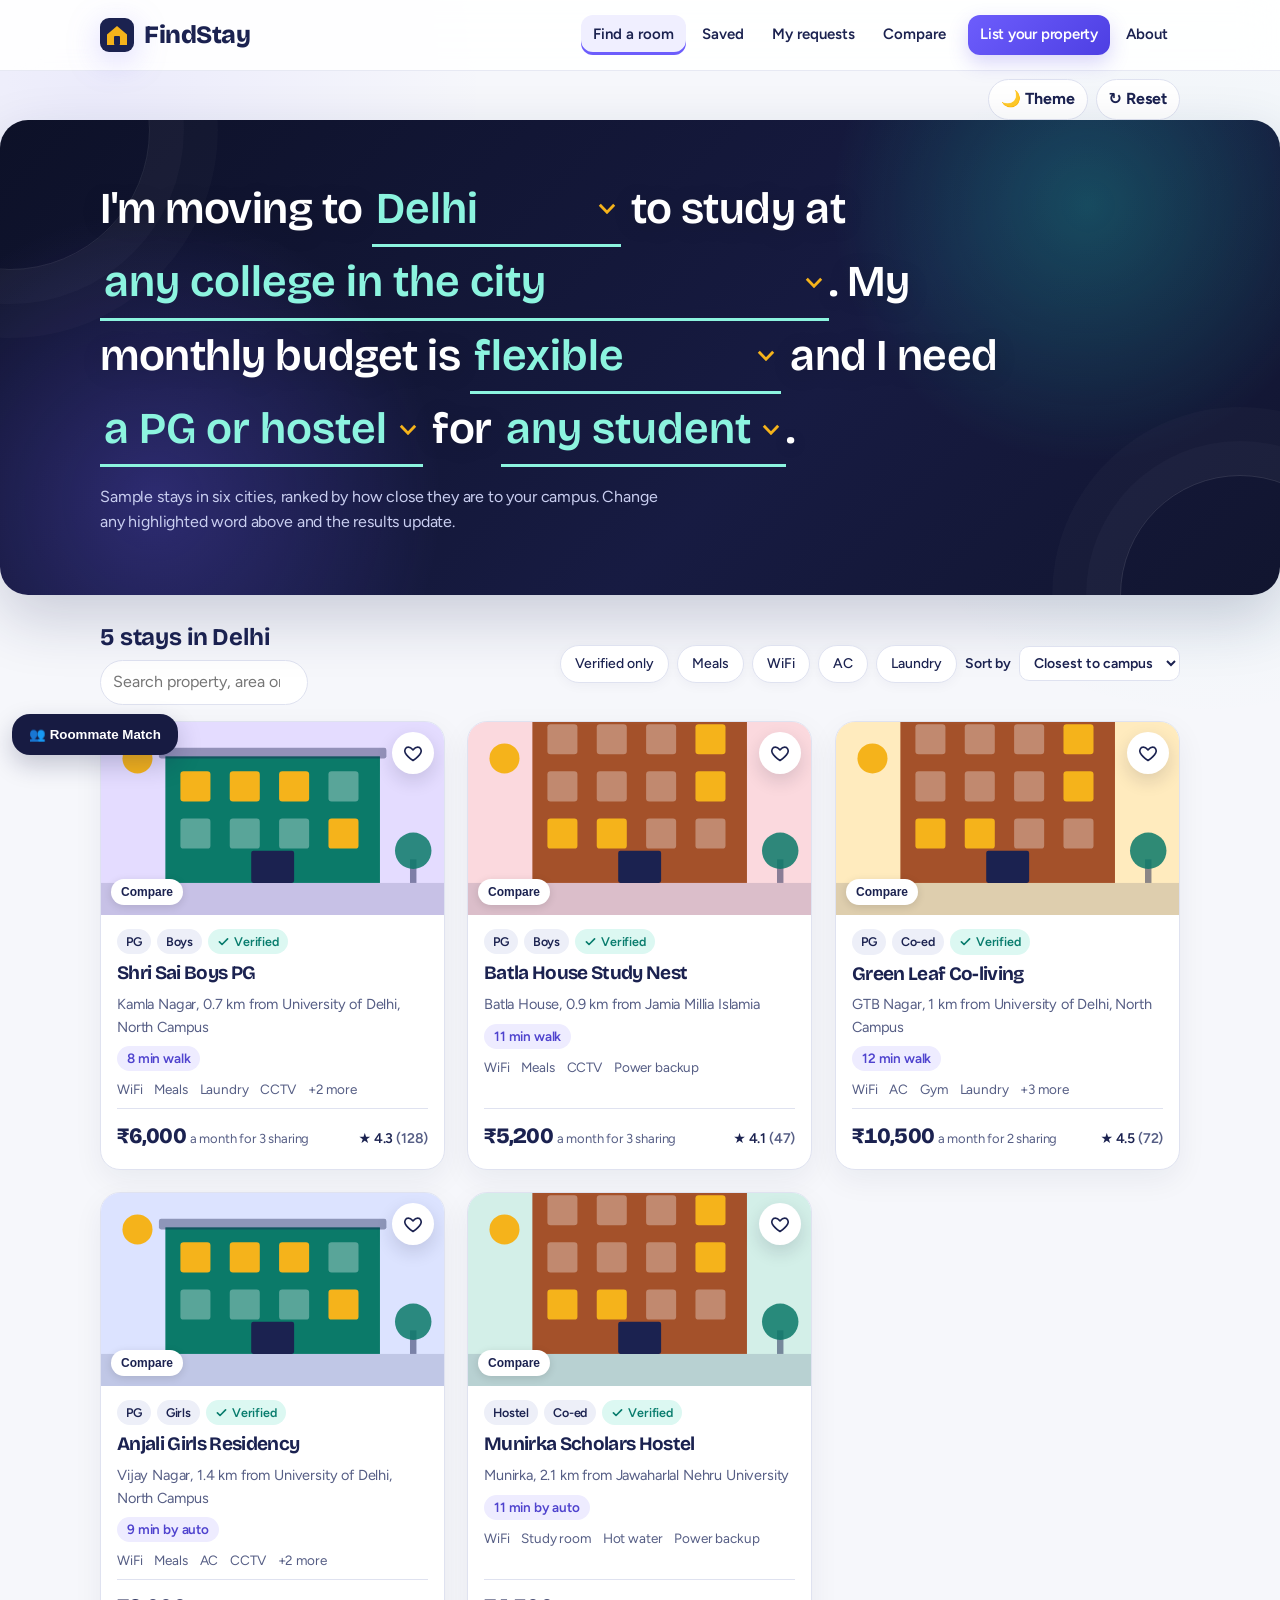
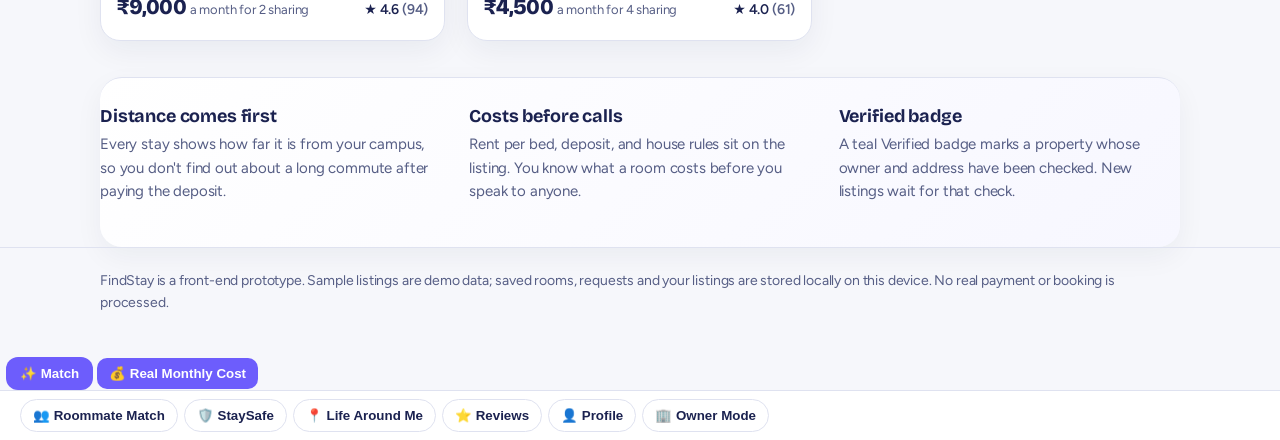
==== commit c8298c6b: "Include premium upgrade CSS in index.html Added a link to the premium upgrade CSS file." ====
--- a/index.html
+++ b/index.html
@@ -6,7 +6,8 @@
 <title>FindStay — PG, Hostel & Student Stay</title>
   <meta name="theme-color" content="#1B2250">
   <meta name="description" content="Find, save, compare and request PG or hostel rooms near your college.">
-  <link rel="manifest" href="manifest.webmanifest">
+  <link rel="manifest" href="manifest.webmanifest"> 
+  <link rel="stylesheet" href="findstay-premium-upgrade-3.css">
 <link rel="preconnect" href="https://fonts.googleapis.com">
 <link rel="preconnect" href="https://fonts.gstatic.com" crossorigin>
 <link href="https://fonts.googleapis.com/css2?family=Bricolage+Grotesque:opsz,wght@12..96,500..800&family=Figtree:wght@400..700&display=swap" rel="stylesheet">
--- a/findstay-premium-upgrade-3.css
+++ b/findstay-premium-upgrade-3.css
@@ -0,0 +1,70 @@
+/* FindStay Premium UI Upgrade
+   Add this style block before </head> in index.html.
+   Visual-only improvements: existing app logic and features are untouched. */
+:root{
+  --fs-upgrade-navy:#172554;
+  --fs-upgrade-blue:#2563eb;
+  --fs-upgrade-cyan:#06b6d4;
+  --fs-upgrade-gold:#f5b31b;
+  --fs-upgrade-shadow:0 14px 38px rgba(23,37,84,.10);
+  --fs-upgrade-shadow-hover:0 20px 46px rgba(23,37,84,.16);
+}
+html{scroll-behavior:smooth;scroll-padding-top:90px}
+body{letter-spacing:-.01em;-webkit-font-smoothing:antialiased;text-rendering:optimizeLegibility}
+.wrap{width:min(1180px,calc(100% - 32px))}
+.top{backdrop-filter:blur(16px);-webkit-backdrop-filter:blur(16px)}
+.top-row{min-height:70px;gap:14px}
+.brand{letter-spacing:-.04em}
+.brand strong,.brand b{letter-spacing:-.045em}
+.nav{gap:6px}
+.nav a,.nav button,.tool-btn{transition:background .18s ease,color .18s ease,transform .18s ease,border-color .18s ease}
+.hero{
+  position:relative;isolation:isolate;overflow:hidden;border-radius:28px;
+  background:radial-gradient(ellipse at 90% 0%,rgba(6,182,212,.19),transparent 38%),
+             radial-gradient(ellipse at 0% 100%,rgba(245,179,27,.16),transparent 40%),
+             linear-gradient(135deg,#172554 0%,#1e3a8a 58%,#155e75 100%);
+  color:#fff;box-shadow:0 24px 60px rgba(23,37,84,.20);
+}
+.hero:after{content:"";position:absolute;inset:auto -70px -130px auto;width:300px;height:300px;border:1px solid rgba(255,255,255,.16);border-radius:50%;box-shadow:0 0 0 28px rgba(255,255,255,.035),0 0 0 58px rgba(255,255,255,.025);pointer-events:none;z-index:-1}
+.hero h1,.hero .page-title{letter-spacing:-.055em;line-height:1.04;text-wrap:balance}
+.hero-sub,.hero .lede{color:rgba(255,255,255,.82)}
+.cta,.btn{border-radius:13px;font-weight:800;letter-spacing:-.015em;transition:transform .18s ease,box-shadow .18s ease,filter .18s ease}
+.cta{box-shadow:0 8px 20px rgba(245,179,27,.22)}
+.btn:hover,.cta:hover{transform:translateY(-2px);filter:brightness(1.02)}
+.btn:active,.cta:active{transform:translateY(0)}
+.tool-btn,.chip,.sortbox{border-radius:999px}
+.quick-search input,.field input,.field select,.field textarea,input,select,textarea{transition:border-color .18s ease,box-shadow .18s ease}
+input:focus-visible,select:focus-visible,textarea:focus-visible,button:focus-visible,a:focus-visible{outline:3px solid rgba(37,99,235,.38);outline-offset:3px}
+.filters{gap:9px}
+.chip{font-weight:750}
+.grid{gap:20px}
+.card,.compare-card{border-radius:20px;overflow:hidden;border:1px solid rgba(148,163,184,.25);box-shadow:0 5px 20px rgba(15,23,42,.055);transition:transform .22s ease,box-shadow .22s ease,border-color .22s ease}
+.card:hover,.compare-card:hover{transform:translateY(-4px);box-shadow:var(--fs-upgrade-shadow-hover);border-color:rgba(37,99,235,.32)}
+.thumb{overflow:hidden}
+.thumb img,.thumb svg{transition:transform .45s cubic-bezier(.2,.7,.2,1)}
+.card:hover .thumb img,.card:hover .thumb svg{transform:scale(1.035)}
+.card-body{padding:18px}
+.card h3,.card-title{letter-spacing:-.035em;line-height:1.2}
+.tags .tag,.tag,.mine-tag{border-radius:999px}
+.price{font-variant-numeric:tabular-nums;letter-spacing:-.04em}
+.section-title{letter-spacing:-.04em}
+.notice{border-radius:14px}
+.dlg-head,.dlg-body{border-radius:20px}
+.compare-bar{border:1px solid rgba(255,255,255,.12);backdrop-filter:blur(14px)}
+.toast{border-radius:14px;box-shadow:var(--fs-upgrade-shadow)}
+.empty{border:1px dashed rgba(148,163,184,.65);border-radius:20px;padding:28px}
+@media(max-width:720px){
+  .wrap{width:min(calc(100% - 24px),1180px)}
+  .top-row{min-height:60px}
+  .hero{border-radius:22px}
+  .hero h1,.hero .page-title{font-size:clamp(2rem,8vw,3.3rem)}
+  .grid{gap:14px}
+  .card,.compare-card{border-radius:17px}
+  .card-body{padding:15px}
+  .section-title{gap:10px}
+  .app-tools{gap:8px}
+}
+@media(prefers-reduced-motion:reduce){
+  html{scroll-behavior:auto}
+  *,*:before,*:after{animation-duration:.01ms!important;animation-iteration-count:1!important;transition-duration:.01ms!important;scroll-behavior:auto!important}
+}
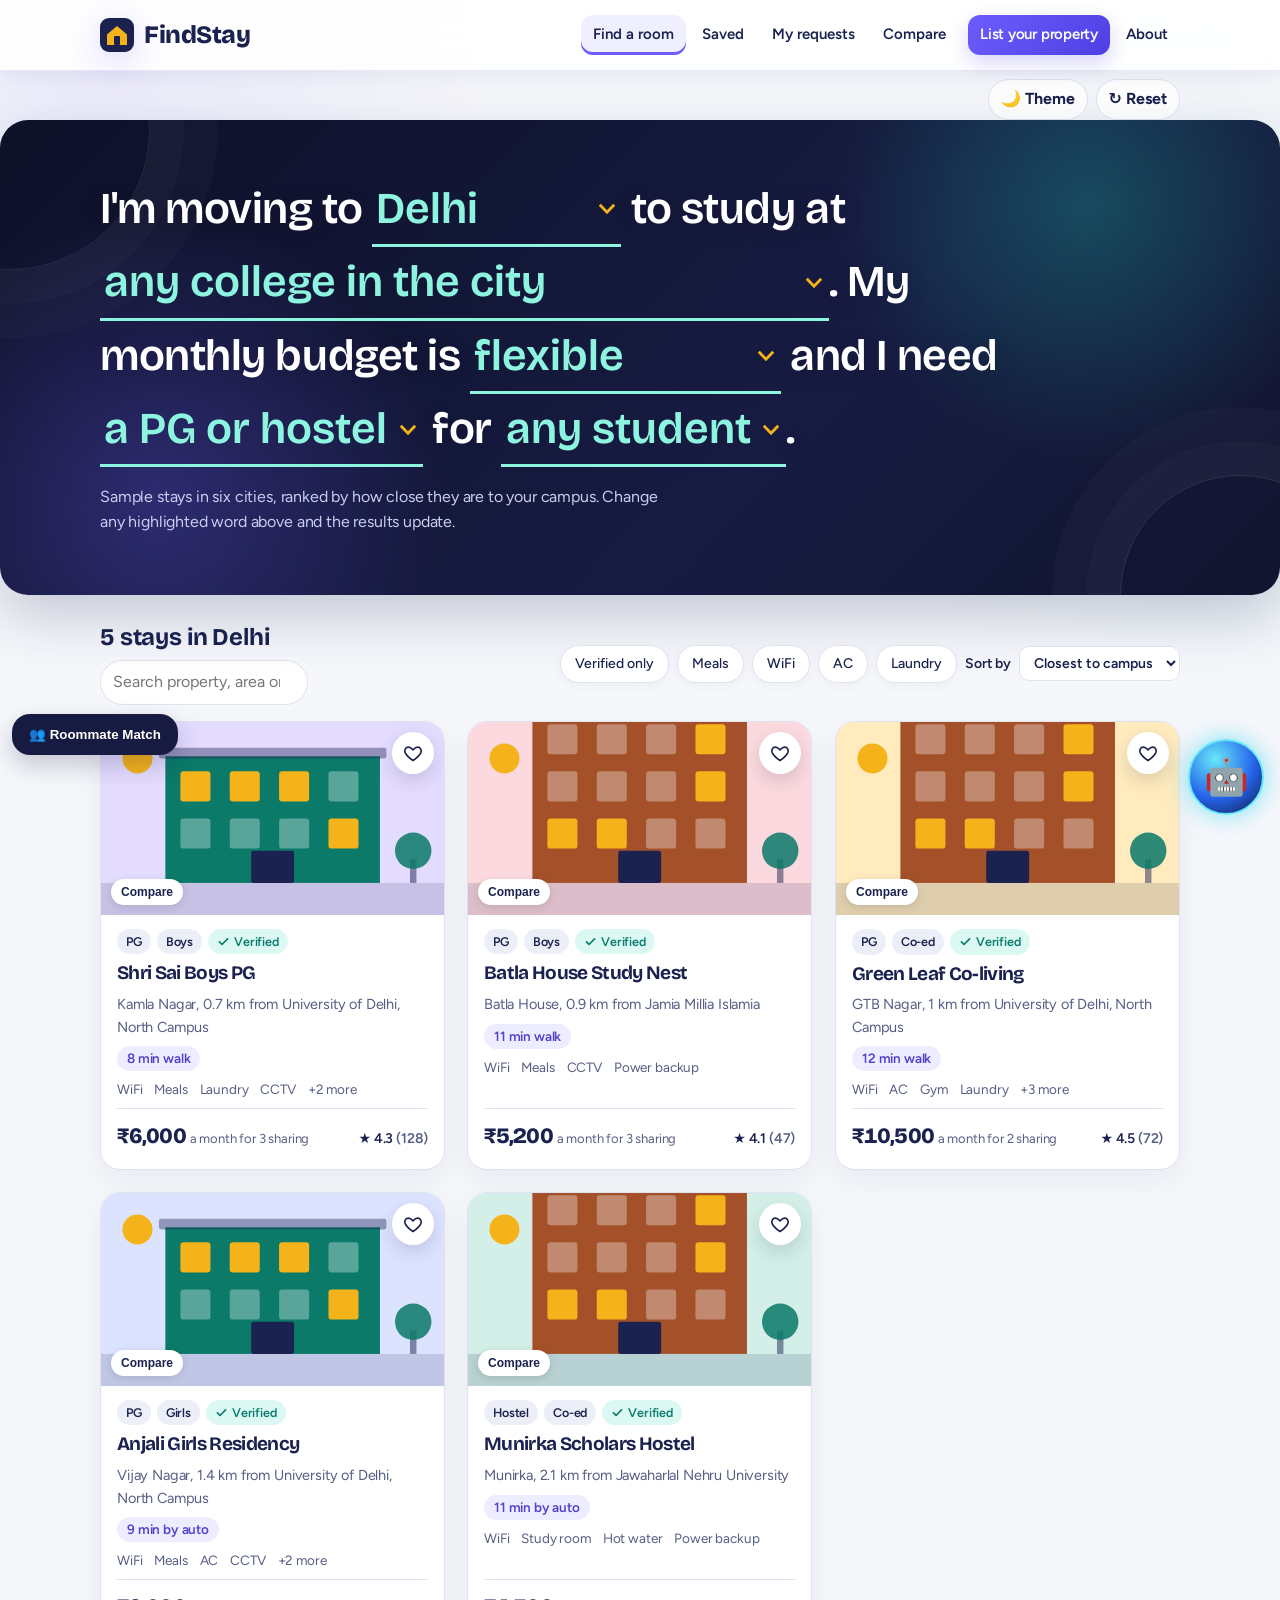
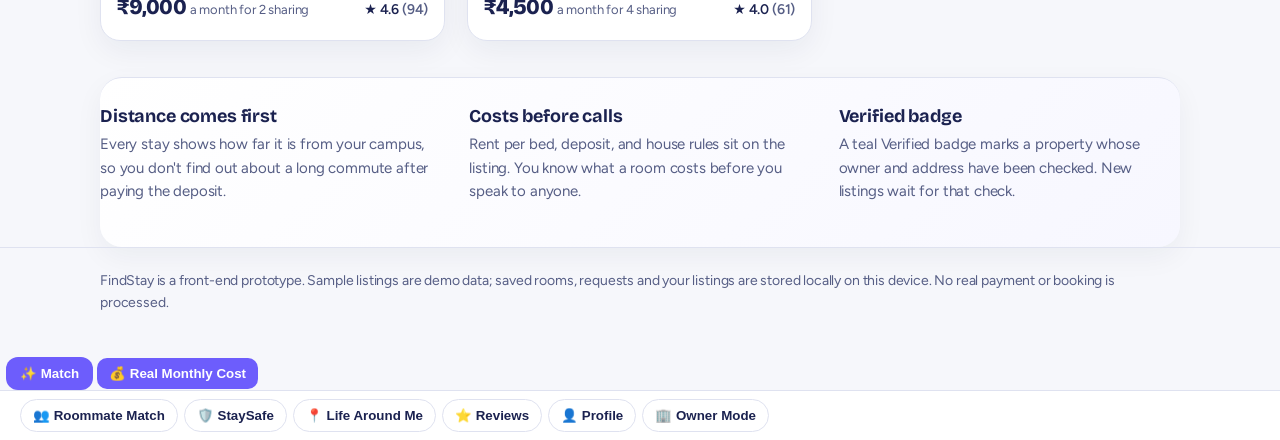
==== commit fe4f5a35: "Add moving FindStay robot" ====
--- a/index.html
+++ b/index.html
@@ -2640,5 +2640,64 @@
 document.addEventListener('click',function(e){var b=e.target.closest('[data-fs-view]');if(b){e.preventDefault();finalShow(b.dataset.fsView)}var roleBtn=e.target.closest('[data-role]');if(roleBtn){role=roleBtn.dataset.role;document.getElementById('fsAuthStatus').textContent='Mode: '+role;document.querySelectorAll('[data-role]').forEach(function(x){x.className=x.dataset.role===role?'btn small':'btn ghost small'});document.getElementById('fsRole').textContent=role}if(e.target.id==='fsSearchBtn'){var c=fsCity.value,a=fsArea.value.trim(),bgt=+fsBudget.value||0,t=fsType.value,g=fsGender.value;document.getElementById('fsSearchResult').textContent='Searching '+c+(a?' · '+a:'')+(bgt?' · up to ₹'+bgt:'')+' · '+t+' · '+g+'. Matching your current FindStay data.'}if(e.target.id==='fsResetBtn'){fsArea.value='';fsBudget.value='';fsType.value='any';fsGender.value='Any';document.getElementById('fsSearchResult').textContent='Filters reset.'}if(e.target.id==='fsNotifyBtn'){document.getElementById('fsNotices').innerHTML='<div class="fs-kpi">✓ All notifications marked as read.</div>'}});
 document.addEventListener('submit',function(e){if(e.target.id==='fsAuthForm'){e.preventDefault();localStorage.setItem('findstay-auth',JSON.stringify({name:fsAuthName.value,phone:fsAuthPhone.value,email:fsAuthEmail.value,role:role}));document.getElementById('fsAuthStatus').textContent='Signed in locally as '+fsAuthName.value+' · '+role;document.getElementById('fsRole').textContent=role;alert('Demo account created. Connect a backend for real authentication.')}});
 function updateCounts(){try{var d=JSON.parse(localStorage.getItem('thikana-prototype-v1')||'{}');document.getElementById('fsSavedCount').textContent=(d.saved||[]).length;document.getElementById('fsReqCount').textContent=(d.requests||[]).length;document.getElementById('fsPropCount').textContent=(d.custom||[]).length}catch(e){}}
-})();</script></body>
+})();</script> 
+
+<!-- FindStay Moving Robot Assistant -->
+<style>
+#fs-robot {
+  position: fixed;
+  right: 16px;
+  bottom: 85px;
+  z-index: 9999;
+  border: 2px solid #67e8f9;
+  border-radius: 50%;
+  width: 76px;
+  height: 76px;
+  background: radial-gradient(circle at 35% 25%, #67e8f9, #2563eb 55%, #111b46);
+  box-shadow: 0 0 24px #22d3ee99;
+  display: grid;
+  place-items: center;
+  animation: fs-float 2.5s ease-in-out infinite;
+  cursor: pointer;
+  color: white;
+  font-size: 36px;
+}
+@keyframes fs-float {
+  0%, 100% { transform: translateY(0) rotate(-3deg); }
+  50% { transform: translateY(-12px) rotate(3deg); }
+}
+#fs-robot-help {
+  display: none;
+  position: fixed;
+  right: 16px;
+  bottom: 170px;
+  z-index: 9999;
+  width: min(280px, calc(100vw - 32px));
+  padding: 18px;
+  border-radius: 18px;
+  background: #111b46;
+  color: white;
+  box-shadow: 0 8px 35px #0005;
+  font: 15px/1.5 system-ui, sans-serif;
+}
+#fs-robot-help button {
+  margin-top: 10px;
+  padding: 9px 14px;
+  border: 0;
+  border-radius: 10px;
+  background: #67e8f9;
+  color: #111b46;
+  font-weight: bold;
+}
+</style>
+
+<div id="fs-robot-help" role="status">
+  <strong>Hi! I'm FindStay Bot 🤖</strong>
+  <p>Room dhoondhna hai? Search aur filters se shuru karo. Apne pasand ke rooms save ya compare bhi kar sakte ho!</p>
+  <button onclick="document.getElementById('fs-robot-help').style.display='none'">Got it!</button>
+</div>
+
+<button id="fs-robot" type="button" aria-label="Open FindStay robot assistant"
+  onclick="var p=document.getElementById('fs-robot-help');p.style.display=p.style.display==='block'?'none':'block'">🤖</button>
+</body>
 </html>
--- a/findstay-premium-upgrade-3.css
+++ b/findstay-premium-upgrade-3.css
@@ -67,4 +67,75 @@
 @media(prefers-reduced-motion:reduce){
   html{scroll-behavior:auto}
   *,*:before,*:after{animation-duration:.01ms!important;animation-iteration-count:1!important;transition-duration:.01ms!important;scroll-behavior:auto!important}
+} 
+
+/* FindStay Premium Design Upgrade */
+body {
+  background:
+    radial-gradient(ellipse at top left, #e0f7ff 0%, transparent 45%),
+    #f4f6fc;
 }
+
+.top {
+  background: rgba(255, 255, 255, 0.94);
+  box-shadow: 0 5px 24px rgba(23, 37, 84, 0.08);
+}
+
+.hero {
+  background:
+    radial-gradient(circle at 85% 15%, rgba(34, 211, 238, 0.3), transparent 30%),
+    linear-gradient(135deg, #0b1539, #1e3a8a, #155e75);
+  color: #fff;
+  border-radius: 28px;
+  box-shadow: 0 22px 55px rgba(23, 37, 84, 0.22);
+  overflow: hidden;
+}
+
+.card,
+.compare-card {
+  border: 1px solid rgba(148, 163, 184, 0.25);
+  border-radius: 20px;
+  box-shadow: 0 8px 28px rgba(23, 37, 84, 0.09);
+  transition: transform 0.25s ease, box-shadow 0.25s ease;
+}
+
+.card:hover,
+.compare-card:hover {
+  transform: translateY(-5px);
+  box-shadow: 0 18px 40px rgba(37, 99, 235, 0.16);
+}
+
+button,
+.btn,
+.cta {
+  transition: transform 0.2s ease, filter 0.2s ease;
+}
+
+button:hover,
+.btn:hover,
+.cta:hover {
+  filter: brightness(1.05);
+}
+
+.chip {
+  border-radius: 999px;
+}
+
+input:focus,
+select:focus,
+textarea:focus {
+  outline: 3px solid rgba(6, 182, 212, 0.28);
+  outline-offset: 2px;
+}
+
+@media (max-width: 720px) {
+  .hero {
+    border-radius: 20px;
+  }
+
+  .card,
+  .compare-card {
+    border-radius: 16px;
+  }
+}
+
